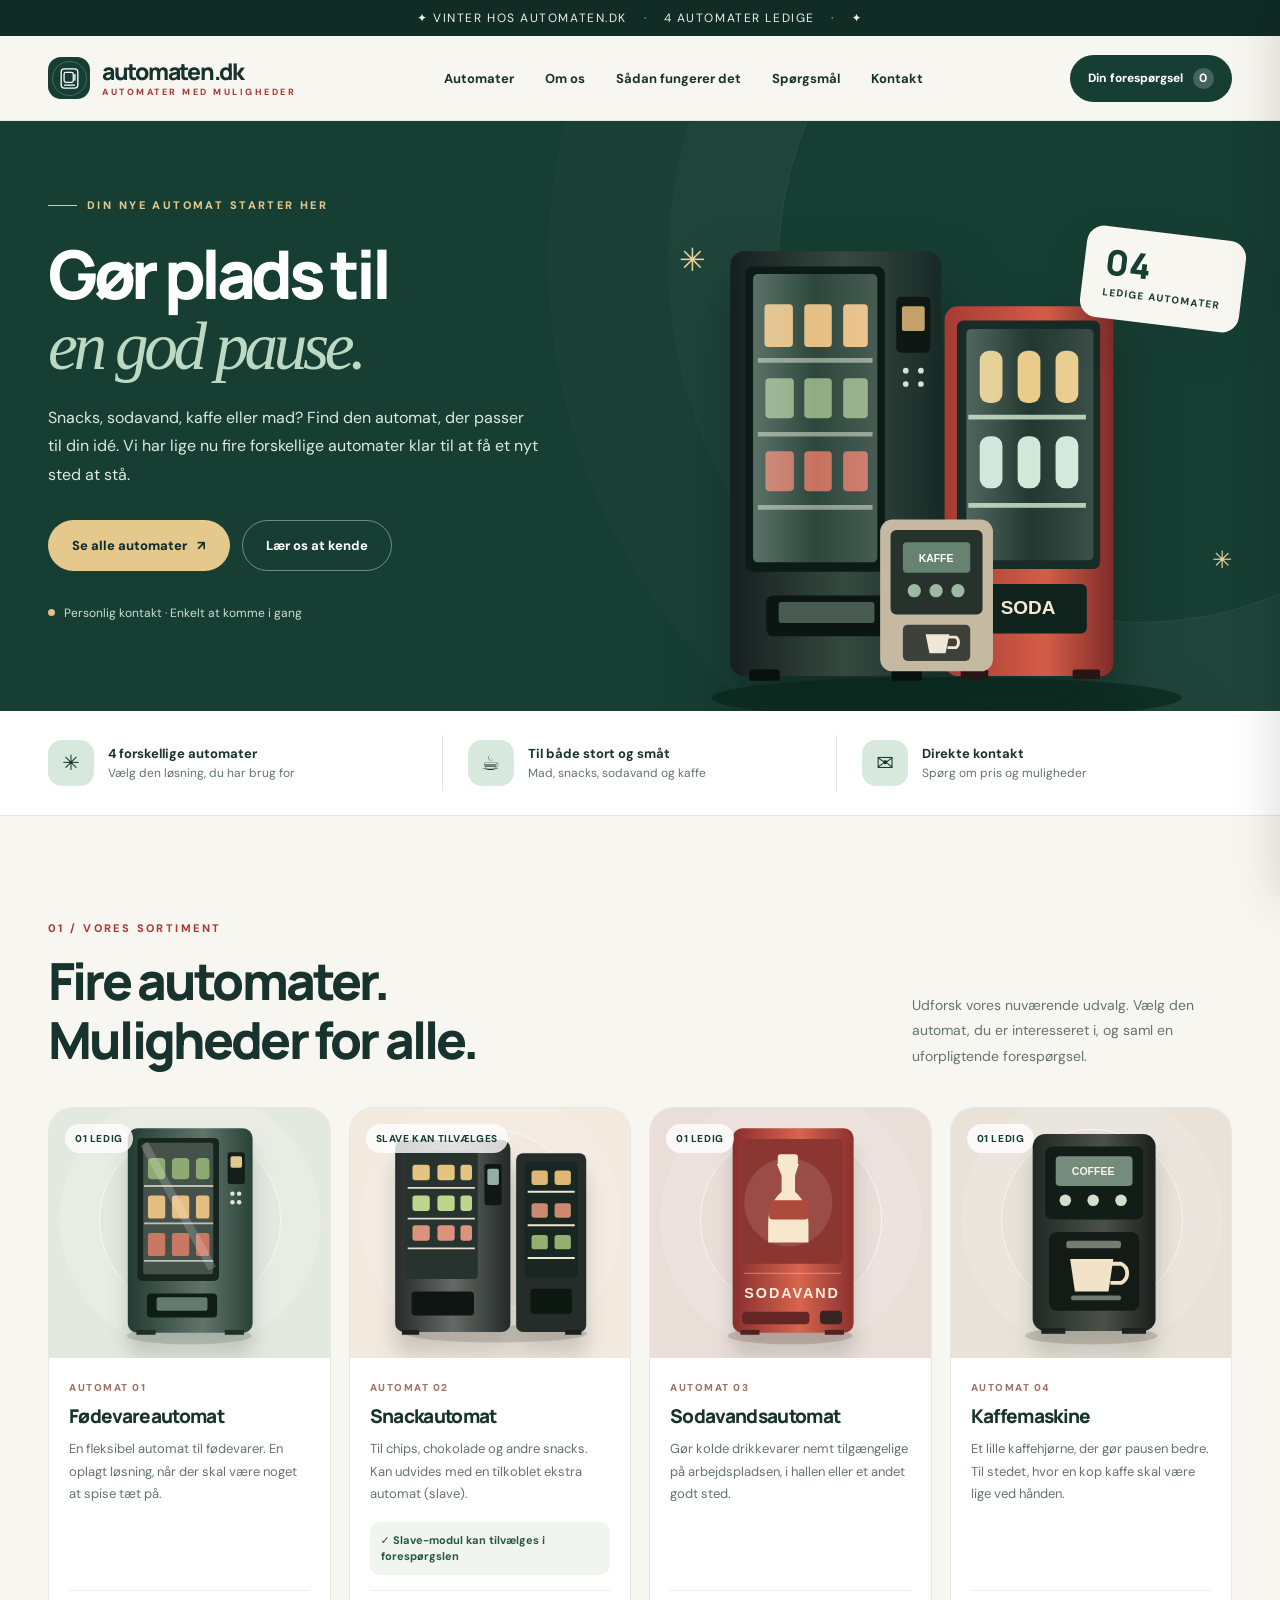
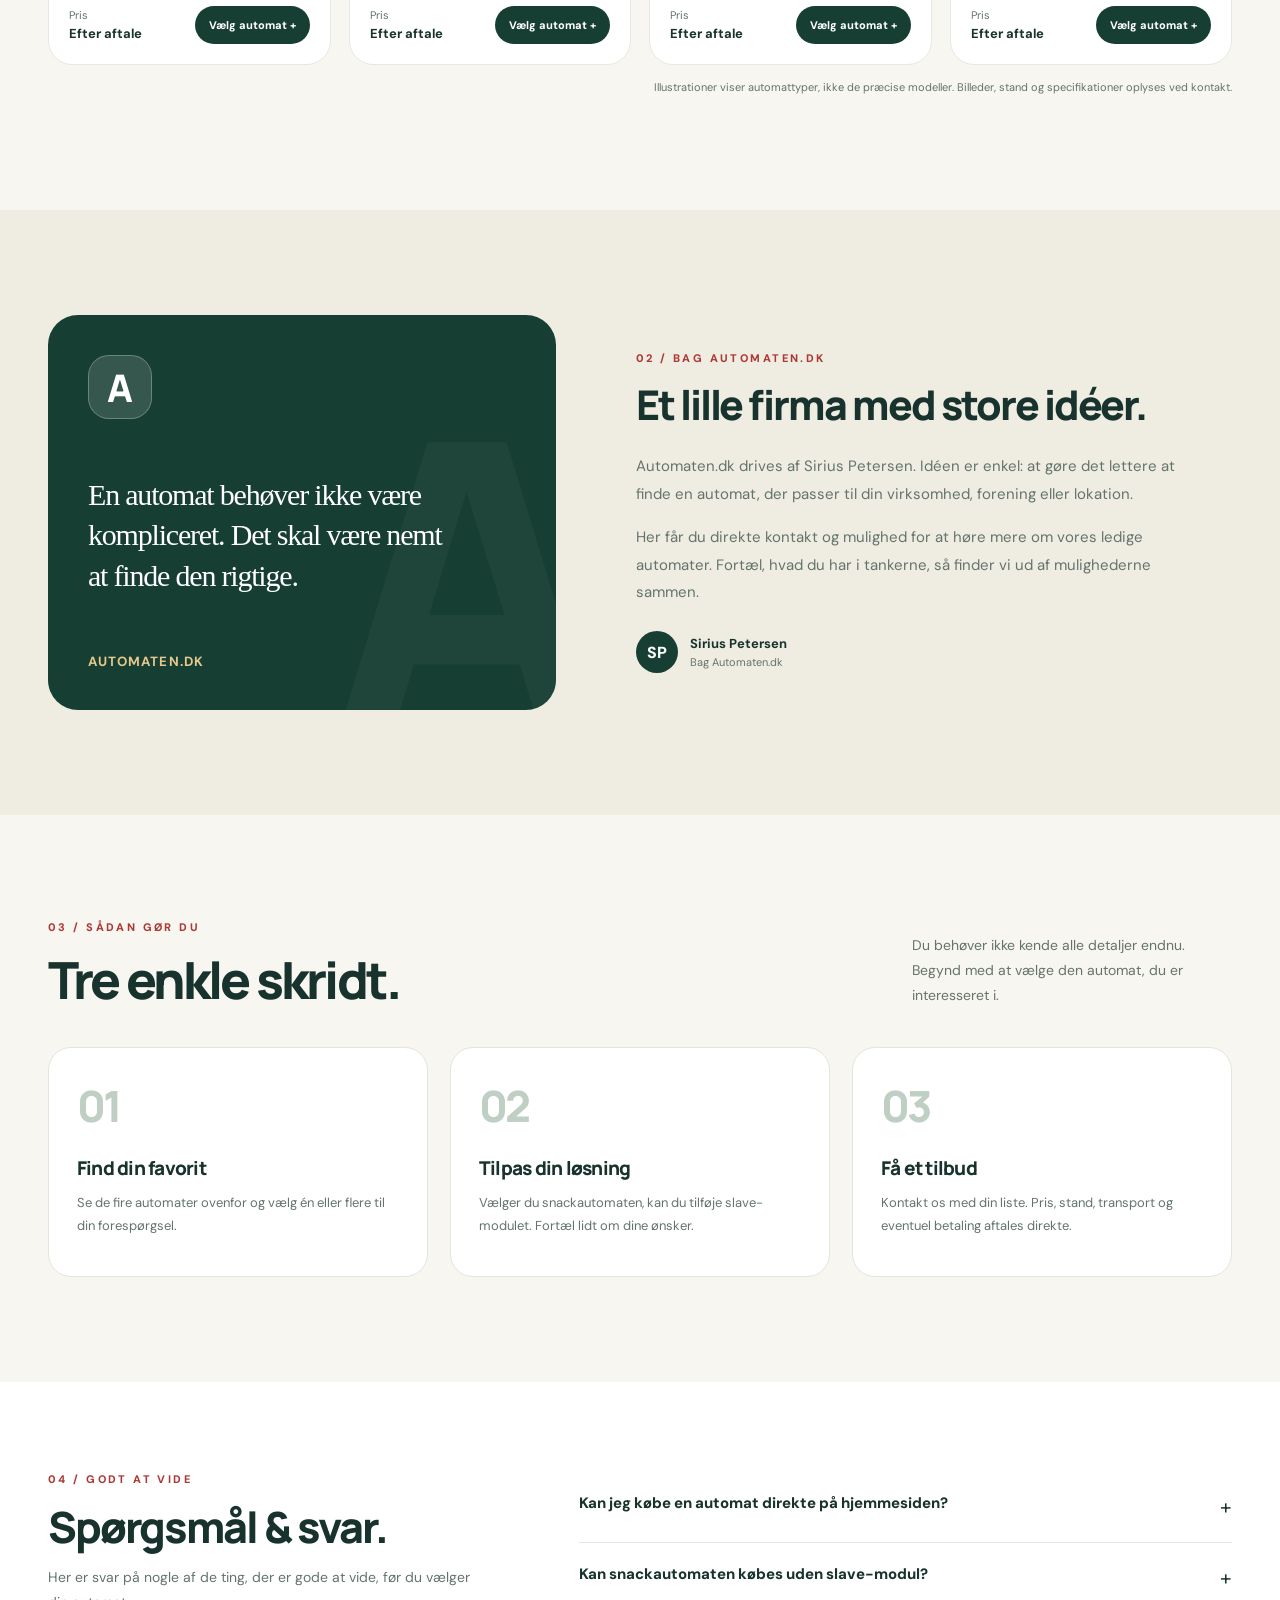
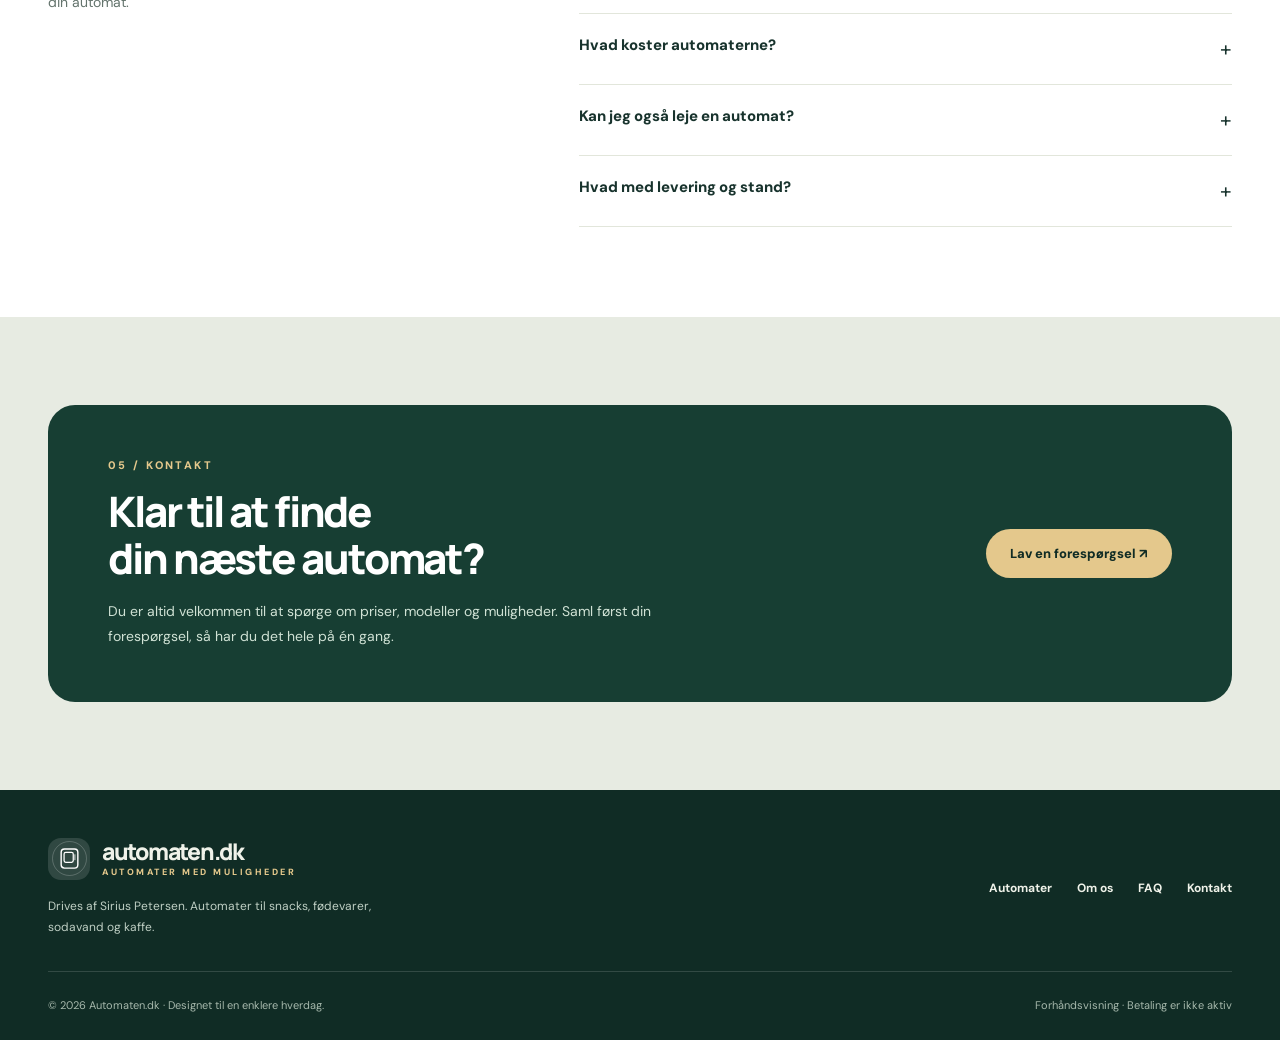
==== automaten/index.html @ 6dcc4770 "Tilføj ny Automaten.dk hjemmeside som forhåndsvisning" ====
<!doctype html>
<html lang="da">
<head>
  <meta charset="utf-8">
  <meta name="viewport" content="width=device-width, initial-scale=1">
  <meta name="theme-color" content="#173e33">
  <meta name="description" content="Automaten.dk – find en automat til din virksomhed eller lokation. Se vores fire ledige automater: fødevarer, snacks, sodavand og kaffe.">
  <meta name="robots" content="noindex, nofollow">
  <title>Automaten.dk — Automater til hverdagens pauser</title>
  <link rel="icon" href="favicon.svg" type="image/svg+xml">
  <link rel="preconnect" href="https://fonts.googleapis.com">
  <link rel="preconnect" href="https://fonts.gstatic.com" crossorigin>
  <link href="https://fonts.googleapis.com/css2?family=DM+Sans:wght@400;500;600;700&family=Manrope:wght@400;500;600;700;800&display=swap" rel="stylesheet">
  <style>
    :root{--pine:#173e33;--pine-dark:#102c25;--pine-mid:#255745;--mint:#d7e9dd;--paper:#f8f6f0;--cream:#efece2;--ink:#18332d;--muted:#64746d;--line:#e2e6db;--red:#ac3935;--gold:#e4c88c;--shadow:0 16px 50px rgba(20,45,35,.08)}
    *{box-sizing:border-box}html{scroll-behavior:smooth;scroll-padding-top:92px}body{margin:0;overflow-x:hidden;background:var(--paper);color:var(--ink);font-family:"DM Sans",system-ui,sans-serif;-webkit-font-smoothing:antialiased}button,input,textarea,select{font:inherit}button{cursor:pointer}a{color:inherit;text-decoration:none}img,svg{max-width:100%}button:focus-visible,a:focus-visible,input:focus-visible,select:focus-visible,textarea:focus-visible{outline:3px solid #c99a54;outline-offset:3px}.container{max-width:1240px;margin:auto;padding:0 28px}.skip{position:absolute;top:-70px;left:12px;z-index:200;background:#fff;padding:12px}.skip:focus{top:8px}.topbar{background:var(--pine-dark);color:#ecf1e8;text-align:center;font-size:12px;letter-spacing:.13em;text-transform:uppercase;padding:10px 16px}.topbar span{color:var(--gold);margin:0 12px}.site-header{position:sticky;top:0;z-index:50;background:rgba(248,246,240,.96);border-bottom:1px solid var(--line);backdrop-filter:blur(14px)}.nav{display:flex;align-items:center;justify-content:space-between;gap:22px;height:84px}.brand{display:flex;gap:12px;align-items:center;white-space:nowrap}.brand-symbol{height:42px;width:42px;background:var(--pine);border-radius:13px;color:#fff;display:grid;place-items:center;position:relative;overflow:hidden}.brand-symbol:after{content:"";position:absolute;width:33px;height:33px;border:1px solid #ffffff35;border-radius:50%}.brand-symbol svg{width:25px;height:25px;position:relative;z-index:1}.brand-text{display:flex;flex-direction:column;line-height:1}.brand-text strong{font-family:Manrope,sans-serif;font-weight:800;letter-spacing:-.055em;font-size:23px}.brand-text small{margin-top:5px;font-size:9px;letter-spacing:.28em;font-weight:800;color:var(--red)}.nav-links{display:flex;align-items:center;gap:31px;font-size:13px;font-weight:700}.nav-links a:hover,.footer a:hover{text-decoration:underline;text-underline-offset:5px}.nav-actions{display:flex;gap:10px;align-items:center}.cart-nav,.primary-btn,.outline-btn,.dark-btn{display:inline-flex;align-items:center;justify-content:center;gap:10px;border:0;border-radius:100px;font-weight:800;white-space:nowrap;transition:transform .2s,background .2s,box-shadow .2s}.cart-nav{background:var(--pine);color:white;padding:13px 18px;font-size:12px}.cart-nav b{display:grid;place-items:center;width:21px;height:21px;background:#fff3;color:inherit;border-radius:50%}.cart-nav:hover,.primary-btn:hover,.dark-btn:hover{transform:translateY(-2px);box-shadow:0 9px 20px #102c2533}.menu-toggle{display:none;border:1px solid var(--line);border-radius:50%;width:43px;height:43px;background:white;color:var(--pine);font-size:19px}.hero{background:var(--pine);color:#fff;overflow:hidden;position:relative}.hero:before{content:"";position:absolute;inset:-220px -220px auto auto;border:1px solid #ffffff14;border-radius:50%;width:720px;height:720px;box-shadow:0 0 0 110px #ffffff05,0 0 0 230px #ffffff04;pointer-events:none}.hero-inner{min-height:590px;display:grid;grid-template-columns:1.05fr .95fr;align-items:center;gap:20px;position:relative;z-index:1}.hero-copy{padding:70px 0 83px}.eyebrow,.section-tag{font-size:11px;letter-spacing:.22em;text-transform:uppercase;font-weight:800}.eyebrow{display:flex;align-items:center;gap:10px;color:var(--gold)}.eyebrow:before{content:"";display:block;height:1px;width:29px;background:var(--gold)}h1,h2,h3,p{margin-top:0}.hero h1{max-width:670px;font-family:Manrope,sans-serif;font-size:clamp(45px,5.25vw,79px);line-height:1.045;letter-spacing:-.065em;margin:26px 0 21px;font-weight:800}.hero h1 em{font-family:Georgia,serif;font-style:italic;font-weight:400;color:#bcd9c4;letter-spacing:-.065em}.hero-copy>p{max-width:490px;color:#dce9dd;font-size:16px;line-height:1.8;margin-bottom:30px}.hero-buttons{display:flex;flex-wrap:wrap;gap:12px}.primary-btn{padding:16px 24px;background:var(--gold);color:var(--pine-dark);font-size:13px}.outline-btn{padding:16px 23px;border:1px solid #ffffff65;color:white;background:transparent;font-size:13px}.outline-btn:hover{background:#ffffff15}.hero-note{display:flex;align-items:center;gap:9px;color:#ccded2;font-size:12px;margin-top:34px}.hero-note i{background:#e1c285;height:7px;width:7px;border-radius:50%}.hero-art{position:relative;align-self:stretch;display:flex;align-items:end;justify-content:center;min-height:520px}.hero-art svg{width:min(550px,100%);max-height:590px;transform:translateY(12px);filter:drop-shadow(0 35px 30px #091b1680)}.float-label{position:absolute;top:19%;right:-2%;padding:18px 21px;background:var(--paper);color:var(--pine);border-radius:17px;box-shadow:var(--shadow);transform:rotate(7deg)}.float-label strong{display:block;font:800 35px/1 Manrope}.float-label span{font-size:10px;letter-spacing:.12em;text-transform:uppercase;font-weight:800}.twinkle{position:absolute;color:#e5d49d;font-size:32px}.twinkle.a{top:20%;left:0}.twinkle.b{bottom:23%;right:0;font-size:24px}.highlights{border-bottom:1px solid var(--line);background:#fff}.highlights-inner{display:grid;grid-template-columns:repeat(3,1fr);padding-top:24px;padding-bottom:24px}.highlight{display:flex;gap:14px;align-items:center;padding:5px 25px;border-right:1px solid var(--line)}.highlight:first-child{padding-left:0}.highlight:last-child{border:0}.highlight-icon{border-radius:14px;height:46px;min-width:46px;display:grid;place-items:center;background:var(--mint);font-size:21px}.highlight strong{display:block;font-size:13px}.highlight small{display:block;font-size:12px;color:var(--muted);margin-top:3px;line-height:1.4}.section{padding:105px 0}.section-head{display:flex;align-items:end;justify-content:space-between;gap:30px;margin-bottom:38px}.section-tag{color:var(--red);margin-bottom:16px;display:block}.section-head h2,.heading-large{font:800 clamp(34px,4vw,53px)/1.15 Manrope,sans-serif;letter-spacing:-.055em;max-width:660px;margin:0}.section-head p{max-width:320px;color:var(--muted);font-size:14px;line-height:1.8;margin:0}.products{display:grid;grid-template-columns:repeat(4,minmax(0,1fr));gap:18px}.product{background:#fff;border:1px solid #e8e8e2;border-radius:24px;overflow:hidden;display:flex;flex-direction:column;transition:transform .25s,box-shadow .25s}.product:hover{transform:translateY(-5px);box-shadow:var(--shadow)}.product-media{height:250px;display:grid;place-items:center;position:relative;overflow:hidden;background:#e8eae2}.product[data-kind="food"] .product-media{background:#e4e9df}.product[data-kind="snack"] .product-media{background:#f2e9df}.product[data-kind="soda"] .product-media{background:#eaded9}.product[data-kind="coffee"] .product-media{background:#e8e2d8}.product-media:before{content:"";width:180px;height:180px;border:1px solid #ffffffa6;border-radius:50%;position:absolute;top:21px;left:calc(50% - 90px);box-shadow:0 0 0 40px #ffffff20}.machine-figure{width:95%;height:240px;position:relative;z-index:1;filter:drop-shadow(0 19px 10px #28372d33)}.media-label{position:absolute;z-index:2;left:16px;top:16px;border-radius:30px;background:#fffc;color:var(--pine);font-size:10px;letter-spacing:.06em;font-weight:800;padding:8px 10px}.product-body{padding:23px 20px 20px;display:flex;flex-direction:column;flex:1}.product-index{color:#a17064;letter-spacing:.15em;font-size:10px;text-transform:uppercase;font-weight:800}.product h3{font:800 19px/1.3 Manrope,sans-serif;letter-spacing:-.035em;margin:10px 0}.product p{font-size:13px;color:var(--muted);line-height:1.7;flex:1;margin-bottom:17px}.prod-extra{font-size:11px;line-height:1.5;color:var(--pine-mid);background:#f1f5ef;padding:10px 11px;border-radius:10px;margin-bottom:15px;font-weight:700}.prod-bottom{display:flex;align-items:center;justify-content:space-between;gap:8px;border-top:1px solid #eceee8;padding-top:15px}.prod-bottom span{font-size:11px;color:var(--muted)}.prod-bottom span strong{display:block;color:var(--ink);font-size:13px;margin-top:3px}.add-btn{border:0;border-radius:100px;background:var(--pine);color:white;padding:12px 14px;font-size:11px;font-weight:800;white-space:nowrap}.add-btn:hover{background:#2a5a47}.add-btn.added{background:#e9f1e8;color:var(--pine)}.note-under{margin-top:15px;font-size:11px;color:var(--muted);text-align:right}.split{background:var(--cream)}.split-inner{display:grid;grid-template-columns:.92fr 1.08fr;gap:80px;align-items:center}.story-card{border-radius:30px;background:var(--pine);min-height:395px;padding:40px;color:#fff;position:relative;overflow:hidden;display:flex;flex-direction:column;justify-content:space-between}.story-card:after{content:"A";font:800 390px/.8 Manrope;position:absolute;right:-44px;bottom:-20px;color:#ffffff09;pointer-events:none}.story-card .story-mark{height:64px;width:64px;background:#fff2;border:1px solid #fff4;border-radius:21px;display:grid;place-items:center;font:800 38px Manrope}.story-card blockquote{font:500 30px/1.36 Georgia,serif;max-width:360px;letter-spacing:-.04em;margin:30px 0;position:relative;z-index:1}.story-card small{font-weight:700;letter-spacing:.08em;color:var(--gold);position:relative;z-index:1}.story-copy h2{font:800 clamp(32px,3.2vw,49px)/1.15 Manrope;letter-spacing:-.05em;margin-bottom:25px}.story-copy p{line-height:1.85;color:var(--muted);font-size:15px;max-width:550px}.story-sign{margin-top:24px;display:flex;align-items:center;gap:12px}.avatar{height:42px;width:42px;background:var(--pine);color:#fff;display:grid;place-items:center;border-radius:50%;font-weight:800}.story-sign strong{display:block;font-size:13px}.story-sign small{display:block;font-size:11px;color:var(--muted);margin-top:3px}.steps{display:grid;grid-template-columns:repeat(3,1fr);gap:22px}.step{border:1px solid var(--line);background:#fff;border-radius:23px;padding:28px;min-height:230px}.step-num{font:800 43px Manrope;letter-spacing:-.06em;color:#c0cfc3}.step h3{font:800 19px Manrope;margin:20px 0 10px;letter-spacing:-.04em}.step p{color:var(--muted);font-size:13px;line-height:1.8;margin:0}.faq-area{background:#fff;padding:90px 0}.faq-grid{display:grid;grid-template-columns:.8fr 1.2fr;gap:95px}.faq-grid h2{font:800 43px/1.15 Manrope;letter-spacing:-.05em;margin:0 0 14px}.faq-grid p{color:var(--muted);font-size:14px;line-height:1.8}.faq-list details{border-bottom:1px solid var(--line);padding:21px 0}.faq-list summary{font-size:15px;font-weight:800;cursor:pointer;display:flex;justify-content:space-between;gap:16px;list-style:none}.faq-list summary::-webkit-details-marker{display:none}.faq-list summary:after{content:"+";font-size:21px;font-weight:400}.faq-list details[open] summary:after{content:"−"}.faq-list details p{margin:15px 25px 0 0;color:var(--muted);font-size:13px;line-height:1.8}.contact-section{background:#e7ebe2;padding:88px 0}.contact-card{border-radius:27px;background:var(--pine);color:#fff;padding:53px 60px;display:flex;justify-content:space-between;gap:50px;align-items:center}.contact-card .section-tag{color:var(--gold)}.contact-card h2{font:800 42px/1.13 Manrope;letter-spacing:-.05em;margin:0 0 16px}.contact-card p{color:#d0e2d5;max-width:580px;font-size:14px;line-height:1.8;margin:0}.contact-card .primary-btn{flex:0 0 auto}.footer{background:var(--pine-dark);color:#eff2e9;padding:48px 0 28px}.footer-top{display:flex;justify-content:space-between;gap:40px;padding-bottom:32px;border-bottom:1px solid #ffffff24}.footer .brand-symbol{background:#ffffff22}.footer .brand-text small{color:var(--gold)}.footer p{margin:16px 0 0;max-width:370px;font-size:12px;line-height:1.8;color:#bfcfc4}.footer-links{display:flex;gap:25px;align-self:center;font-size:12px;font-weight:700}.footer-bottom{display:flex;justify-content:space-between;gap:15px;color:#a6b8ac;font-size:11px;padding-top:26px}.overlay{position:fixed;inset:0;background:#06130f99;z-index:110;display:none}.overlay.open{display:block}.drawer{position:fixed;right:0;top:0;bottom:0;z-index:111;width:min(100%,510px);background:var(--paper);box-shadow:-15px 0 45px #0002;transform:translateX(102%);transition:transform .25s;display:flex;flex-direction:column}.drawer.open{transform:translateX(0)}.drawer-top{background:var(--pine);color:white;padding:29px 30px;display:flex;justify-content:space-between;gap:15px;align-items:center}.drawer-top small{color:var(--gold);font-size:10px;letter-spacing:.18em;font-weight:800;text-transform:uppercase}.drawer-top h2{font:800 25px Manrope;letter-spacing:-.045em;margin:7px 0 0}.x-button{border:1px solid #ffffff6b;width:39px;height:39px;border-radius:50%;background:transparent;color:#fff;font-size:22px}.drawer-inner{padding:26px 30px;overflow-y:auto;flex:1}.basket-empty{padding:48px 0;text-align:center;color:var(--muted);font-size:14px;line-height:1.8}.basket-empty b{display:block;color:var(--pine);font-size:36px;margin-bottom:6px}.basket-row{display:flex;justify-content:space-between;gap:12px;padding:14px 0;border-bottom:1px solid var(--line);font-size:14px}.basket-row strong{display:block}.basket-row small{font-size:11px;color:var(--muted)}.remove-btn{border:0;background:transparent;color:#9d4140;text-decoration:underline;font-size:11px;font-weight:700}.addon-label{display:flex;gap:11px;align-items:flex-start;padding:14px;background:#e9efe5;border:1px solid #dce6d8;border-radius:12px;font-size:13px;line-height:1.6;margin:18px 0}.addon-label input{margin:3px 0;accent-color:var(--pine);width:17px;height:17px}.addon-label small{display:block;color:var(--muted);font-size:11px}.drawer h3{font:800 17px Manrope;margin:25px 0 12px}.field-grid{display:grid;grid-template-columns:1fr 1fr;gap:12px}.field{display:flex;flex-direction:column;gap:7px;margin-bottom:13px}.field label{font-size:11px;font-weight:800}.field input,.field select,.field textarea{border:1px solid #d6ded1;border-radius:10px;background:#fff;padding:12px 12px;min-width:0;font-size:13px;color:var(--ink)}.field textarea{min-height:76px;resize:vertical}.drawer-actions{margin-top:17px;display:grid;gap:9px}.dark-btn{background:var(--pine);color:#fff;padding:15px;font-size:13px;width:100%}.secondary-btn{border:1px solid #b8cabb;background:transparent;color:var(--pine);font-weight:800;font-size:13px;padding:13px;border-radius:99px}.hint{font-size:11px;line-height:1.7;color:var(--muted);margin:14px 0 0}.toast{position:fixed;bottom:20px;left:50%;transform:translateX(-50%) translateY(20px);padding:12px 19px;border-radius:100px;background:var(--pine-dark);color:#fff;z-index:300;opacity:0;pointer-events:none;transition:.25s;white-space:nowrap;font-size:12px}.toast.visible{opacity:1;transform:translateX(-50%) translateY(0)}.mobile-cta{display:none}.shop-notice{border-left:3px solid var(--gold);padding-left:12px;color:var(--muted);font-size:12px;line-height:1.7;margin:15px 0}.no-scroll{overflow:hidden}
    @media(max-width:1100px){.products{grid-template-columns:repeat(2,1fr)}.product-media{height:285px}.machine-figure{height:270px}.hero h1{font-size:58px}.split-inner{gap:45px}}
    @media(max-width:750px){.container{padding-left:20px;padding-right:20px}.nav{height:70px}.brand-symbol{height:38px;width:38px}.brand-text strong{font-size:20px}.nav-links{display:none;position:absolute;top:70px;left:0;right:0;background:var(--paper);border-bottom:1px solid var(--line);padding:22px;flex-direction:column;align-items:flex-start;gap:23px;box-shadow:var(--shadow)}.nav-links.open{display:flex}.menu-toggle{display:block}.cart-nav{padding:11px 12px}.cart-nav>span{display:none}.hero-inner{grid-template-columns:1fr;min-height:0}.hero-copy{padding:66px 0 0}.hero h1{font-size:clamp(45px,9vw,66px)}.hero-art{min-height:350px;max-height:380px}.hero-art svg{width:420px;max-height:380px}.float-label{right:8%;top:6%;padding:12px 15px}.float-label strong{font-size:29px}.hero-note{margin-top:24px}.highlights-inner{grid-template-columns:1fr;gap:15px;padding-top:20px;padding-bottom:20px}.highlight,.highlight:first-child{border:0;padding:0}.section{padding:68px 0}.section-head{display:block}.section-head p{margin-top:17px;max-width:520px}.split-inner,.faq-grid{grid-template-columns:1fr;gap:35px}.story-card{min-height:300px}.story-card blockquote{font-size:27px}.steps{grid-template-columns:1fr;gap:13px}.step{min-height:0}.contact-card{display:block;padding:34px 27px}.contact-card h2{font-size:33px}.contact-card .primary-btn{margin-top:25px}.footer-top,.footer-bottom{display:block}.footer-links{margin-top:27px}.footer-bottom span{display:block;margin-top:9px}}
    @media(max-width:510px){.topbar{font-size:9px;letter-spacing:.08em}.topbar span{margin:0 5px}.hero h1{letter-spacing:-.05em}.hero-copy>p{font-size:14px}.products{grid-template-columns:1fr;gap:14px}.product-media{height:276px}.machine-figure{height:267px}.section-head h2,.heading-large{font-size:36px}.drawer-top{padding:22px}.drawer-inner{padding:22px}.field-grid{grid-template-columns:1fr;gap:0}.footer-links{flex-wrap:wrap}.mobile-cta{display:flex;position:fixed;z-index:45;bottom:0;left:0;right:0;padding:9px 15px calc(9px + env(safe-area-inset-bottom));background:#f8f6f0ed;border-top:1px solid var(--line)}.mobile-cta button{width:100%}.footer{padding-bottom:95px}}
    @media(prefers-reduced-motion:reduce){html{scroll-behavior:auto}*,*:before,*:after{animation-duration:.01ms!important;transition-duration:.01ms!important}}
  </style>
</head>
<body>
  <a class="skip" href="#main">Spring til indhold</a>
  <div class="topbar">✦ Vinter hos Automaten.dk <span>·</span> 4 automater ledige <span>·</span> ✦</div>
  <header class="site-header">
    <div class="container nav">
      <a href="#top" class="brand" aria-label="Automaten.dk – forside">
        <div class="brand-symbol"><svg viewBox="0 0 30 30" fill="none" aria-hidden="true"><rect x="5" y="3.5" width="20" height="23" rx="4" stroke="currentColor" stroke-width="1.6"/><rect x="8.5" y="7.5" width="11" height="12" rx="2" stroke="currentColor" stroke-width="1.5"/><path d="M21.5 10v7M9 23h12" stroke="currentColor" stroke-width="1.6" stroke-linecap="round"/></svg></div>
        <div class="brand-text"><strong>automaten.dk</strong><small>AUTOMATER MED MULIGHEDER</small></div>
      </a>
      <nav class="nav-links" id="navLinks" aria-label="Hovedmenu"><a href="#automater">Automater</a><a href="#om">Om os</a><a href="#saadan">Sådan fungerer det</a><a href="#faq">Spørgsmål</a><a href="#kontakt">Kontakt</a></nav>
      <div class="nav-actions"><button class="cart-nav" id="openCart" type="button" aria-label="Åbn din forespørgsel"><span>Din forespørgsel</span><b id="cartCount">0</b></button><button class="menu-toggle" id="menuToggle" type="button" aria-label="Åbn menu" aria-controls="navLinks" aria-expanded="false">☰</button></div>
    </div>
  </header>
  <main id="main">
    <section class="hero" id="top">
      <div class="container hero-inner">
        <div class="hero-copy">
          <div class="eyebrow">DIN NYE AUTOMAT STARTER HER</div>
          <h1>Gør plads til<br><em>en god pause.</em></h1>
          <p>Snacks, sodavand, kaffe eller mad? Find den automat, der passer til din idé. Vi har lige nu fire forskellige automater klar til at få et nyt sted at stå.</p>
          <div class="hero-buttons"><a href="#automater" class="primary-btn">Se alle automater <span aria-hidden="true">↗</span></a><a href="#om" class="outline-btn">Lær os at kende</a></div>
          <div class="hero-note"><i></i>Personlig kontakt · Enkelt at komme i gang</div>
        </div>
        <div class="hero-art" aria-label="Illustration af forskellige vendingautomater" role="img">
          <span class="twinkle a" aria-hidden="true">✳</span><span class="twinkle b" aria-hidden="true">✳</span>
          <svg viewBox="0 0 580 590" aria-hidden="true"><defs><linearGradient id="h1" x1="0" x2="1"><stop stop-color="#151f1d"/><stop offset=".55" stop-color="#364941"/><stop offset="1" stop-color="#182a25"/></linearGradient><linearGradient id="h2" x1="0" x2="1"><stop stop-color="#a63b34"/><stop offset=".6" stop-color="#d45d47"/><stop offset="1" stop-color="#802b29"/></linearGradient><linearGradient id="glass"><stop stop-color="#d8e8e2" stop-opacity=".3"/><stop offset=".5" stop-color="#d9fff2" stop-opacity=".05"/><stop offset="1" stop-color="#fff" stop-opacity=".16"/></linearGradient></defs>
            <ellipse cx="280" cy="563" rx="248" ry="22" fill="#09251b" opacity=".65"/><g transform="translate(52 92)"><rect width="222" height="448" rx="15" fill="url(#h1)"/><rect x="16" y="16" width="147" height="322" rx="8" fill="#0c1a18"/><rect x="24" y="24" width="131" height="304" rx="5" fill="#253d32"/>
            <g fill="#e7bb7d"><rect x="36" y="56" width="30" height="45" rx="4"/><rect x="78" y="56" width="29" height="45" rx="4"/><rect x="119" y="56" width="26" height="45" rx="4"/></g><g fill="#8da67e"><rect x="37" y="134" width="30" height="42" rx="4"/><rect x="78" y="134" width="29" height="42" rx="4"/><rect x="119" y="134" width="26" height="42" rx="4"/></g><g fill="#c76a58"><rect x="37" y="211" width="30" height="42" rx="4"/><rect x="78" y="211" width="29" height="42" rx="4"/><rect x="119" y="211" width="26" height="42" rx="4"/></g><g stroke="#d9e3d2" stroke-opacity=".55" stroke-width="5"><path d="M29 115h121M29 193h121M29 270h121"/></g><rect x="24" y="24" width="131" height="304" rx="5" fill="url(#glass)"/><rect x="175" y="48" width="36" height="59" rx="5" fill="#0f1715"/><rect x="181" y="58" width="24" height="26" rx="2" fill="#c5a16a"/><g fill="#d6e2d4"><circle cx="185" cy="126" r="3"/><circle cx="201" cy="126" r="3"/><circle cx="185" cy="140" r="3"/><circle cx="201" cy="140" r="3"/></g><rect x="38" y="363" width="128" height="43" rx="7" fill="#0b1513"/><rect x="51" y="370" width="101" height="22" rx="3" fill="#485b50"/><rect x="20" y="441" width="32" height="12" rx="3" fill="#080f0d"/><rect x="170" y="441" width="32" height="12" rx="3" fill="#080f0d"/></g>
            <g transform="translate(278 150)"><rect width="178" height="390" rx="14" fill="url(#h2)"/><rect x="13" y="15" width="151" height="262" rx="7" fill="#172c26"/><rect x="21" y="23" width="135" height="246" rx="5" fill="#182d26"/><g fill="#e9c883"><rect x="37" y="47" width="24" height="55" rx="10"/><rect x="77" y="47" width="24" height="55" rx="10"/><rect x="117" y="47" width="24" height="55" rx="10"/></g><g fill="#d1e6d9"><rect x="37" y="137" width="24" height="55" rx="10"/><rect x="77" y="137" width="24" height="55" rx="10"/><rect x="117" y="137" width="24" height="55" rx="10"/></g><path d="M25 117h124M25 210h124" stroke="#acc6a9" stroke-width="5"/><rect x="23" y="24" width="134" height="244" rx="5" fill="url(#glass)"/><rect x="27" y="293" width="123" height="52" rx="6" fill="#10231d"/><text x="88" y="325" fill="#f7e8d2" text-anchor="middle" font-family="Arial" font-weight="bold" font-size="20">SODA</text><rect x="17" y="383" width="29" height="10" rx="2" fill="#271714"/><rect x="135" y="383" width="29" height="10" rx="2" fill="#271714"/></g>
            <g transform="translate(210 375)"><rect width="119" height="160" rx="13" fill="#c6b9a2"/><rect x="11" y="11" width="97" height="89" rx="6" fill="#28322d"/><rect x="24" y="24" width="71" height="32" rx="4" fill="#668372"/><text x="59" y="45" fill="#fff" font-size="11" font-weight="bold" text-anchor="middle" font-family="Arial">KAFFE</text><g fill="#9db9a2"><circle cx="36" cy="75" r="7"/><circle cx="59" cy="75" r="7"/><circle cx="82" cy="75" r="7"/></g><rect x="24" y="111" width="71" height="38" rx="5" fill="#3d413a"/><path d="M48 121h25l-4 20H52z" fill="#f0e7d7"/><path d="M71 124h9a7 7 0 010 11h-9" fill="none" stroke="#f0e7d7" stroke-width="3"/></g>
          </svg>
          <div class="float-label"><strong>04</strong><span>ledige automater</span></div>
        </div>
      </div>
    </section>
    <section class="highlights" aria-label="Fordele"><div class="container highlights-inner"><div class="highlight"><div class="highlight-icon">✳</div><div><strong>4 forskellige automater</strong><small>Vælg den løsning, du har brug for</small></div></div><div class="highlight"><div class="highlight-icon">☕</div><div><strong>Til både stort og småt</strong><small>Mad, snacks, sodavand og kaffe</small></div></div><div class="highlight"><div class="highlight-icon">✉</div><div><strong>Direkte kontakt</strong><small>Spørg om pris og muligheder</small></div></div></div></section>
    <section class="section" id="automater"><div class="container"><div class="section-head"><div><span class="section-tag">01 / VORES SORTIMENT</span><h2>Fire automater.<br>Muligheder for alle.</h2></div><p>Udforsk vores nuværende udvalg. Vælg den automat, du er interesseret i, og saml en uforpligtende forespørgsel.</p></div>
      <div class="products">
        <article class="product" data-kind="food"><div class="product-media"><span class="media-label">01 LEDIG</span><svg class="machine-figure" viewBox="0 0 260 250" role="img" aria-label="Illustration af fødevareautomat"><defs><linearGradient id="fgrad" x1="0" x2="1"><stop stop-color="#243b33"/><stop offset=".6" stop-color="#61746a"/><stop offset="1" stop-color="#294238"/></linearGradient></defs><ellipse cx="130" cy="232" rx="65" ry="9" fill="#374f4133"/><rect x="66" y="16" width="130" height="213" rx="10" fill="url(#fgrad)"/><rect x="76" y="26" width="85" height="149" rx="5" fill="#17251f"/><rect x="82" y="31" width="73" height="137" rx="3" fill="#e4f2e5" fill-opacity=".22"/><g fill="#8eaa73"><rect x="87" y="47" width="18" height="22" rx="4"/><rect x="112" y="47" width="18" height="22" rx="4"/><rect x="137" y="47" width="14" height="22" rx="4"/></g><g fill="#e4bd83"><rect x="87" y="86" width="18" height="24" rx="3"/><rect x="112" y="86" width="18" height="24" rx="3"/><rect x="137" y="86" width="14" height="24" rx="3"/></g><g fill="#c97862"><rect x="87" y="125" width="18" height="24" rx="3"/><rect x="112" y="125" width="18" height="24" rx="3"/><rect x="137" y="125" width="14" height="24" rx="3"/></g><g stroke="#f1eee0" stroke-opacity=".7" stroke-width="2"><path d="M83 76h72M83 115h72M83 154h72"/></g><path d="M83 32l71 130" stroke="#fff" stroke-opacity=".18" stroke-width="9"/><rect x="170" y="41" width="18" height="33" rx="3" fill="#141f1a"/><rect x="173" y="45" width="12" height="12" rx="2" fill="#e2c98e"/><g fill="#e4e7db"><circle cx="175" cy="84" r="2.3"/><circle cx="182" cy="84" r="2.3"/><circle cx="175" cy="93" r="2.3"/><circle cx="182" cy="93" r="2.3"/></g><rect x="86" y="188" width="73" height="25" rx="4" fill="#0f1d17"/><rect x="96" y="192" width="53" height="14" rx="2" fill="#667b6d"/><rect x="75" y="226" width="20" height="5" fill="#202e24"/><rect x="167" y="226" width="20" height="5" fill="#202e24"/></svg></div><div class="product-body"><span class="product-index">AUTOMAT 01</span><h3>Fødevareautomat</h3><p>En fleksibel automat til fødevarer. En oplagt løsning, når der skal være noget at spise tæt på.</p><div class="prod-bottom"><span>Pris<strong>Efter aftale</strong></span><button type="button" class="add-btn" data-add="food">Vælg automat +</button></div></div></article>
        <article class="product" data-kind="snack"><div class="product-media"><span class="media-label">SLAVE KAN TILVÆLGES</span><svg class="machine-figure" viewBox="0 0 260 250" role="img" aria-label="Illustration af snackautomat med tilkoblet slave-modul"><defs><linearGradient id="sgrad"><stop stop-color="#262a2a"/><stop offset=".5" stop-color="#656a66"/><stop offset="1" stop-color="#232a28"/></linearGradient></defs><ellipse cx="137" cy="230" rx="94" ry="9" fill="#45362930"/><rect x="31" y="28" width="120" height="200" rx="9" fill="url(#sgrad)"/><rect x="41" y="40" width="76" height="133" rx="4" fill="#14221d"/><g fill="#e4be76"><rect x="49" y="54" width="18" height="16" rx="3"/><rect x="75" y="54" width="18" height="16" rx="3"/><rect x="99" y="54" width="12" height="16" rx="3"/></g><g fill="#b9d184"><rect x="49" y="86" width="18" height="16" rx="3"/><rect x="75" y="86" width="18" height="16" rx="3"/><rect x="99" y="86" width="12" height="16" rx="3"/></g><g fill="#d98a73"><rect x="49" y="117" width="18" height="16" rx="3"/><rect x="75" y="117" width="18" height="16" rx="3"/><rect x="99" y="117" width="12" height="16" rx="3"/></g><g stroke="#e1dacb" stroke-width="2"><path d="M44 78h70M44 110h70M44 141h70"/></g><rect x="41" y="40" width="76" height="133" rx="4" fill="#fff" fill-opacity=".08"/><rect x="124" y="53" width="18" height="43" rx="3" fill="#101716"/><rect x="127" y="58" width="12" height="17" rx="2" fill="#93afa3"/><rect x="48" y="186" width="65" height="25" rx="4" fill="#0d1613"/><rect x="157" y="42" width="73" height="186" rx="7" fill="#242d29"/><rect x="166" y="51" width="55" height="120" rx="4" fill="#182721"/><g fill="#dfb777"><rect x="173" y="60" width="17" height="15" rx="3"/><rect x="197" y="60" width="17" height="15" rx="3"/></g><g fill="#cc8971"><rect x="173" y="94" width="17" height="15" rx="3"/><rect x="197" y="94" width="17" height="15" rx="3"/></g><g fill="#96af70"><rect x="173" y="127" width="17" height="15" rx="3"/><rect x="197" y="127" width="17" height="15" rx="3"/></g><g stroke="#eee3d4" stroke-width="2"><path d="M169 82h49M169 117h49M169 151h49"/></g><rect x="172" y="183" width="43" height="26" rx="3" fill="#0d1812"/><rect x="38" y="226" width="18" height="5" fill="#1c201b"/><rect x="208" y="226" width="17" height="5" fill="#1c201b"/></svg></div><div class="product-body"><span class="product-index">AUTOMAT 02</span><h3>Snackautomat</h3><p>Til chips, chokolade og andre snacks. Kan udvides med en tilkoblet ekstra automat (slave).</p><div class="prod-extra">✓ Slave-modul kan tilvælges i forespørgslen</div><div class="prod-bottom"><span>Pris<strong>Efter aftale</strong></span><button type="button" class="add-btn" data-add="snack">Vælg automat +</button></div></div></article>
        <article class="product" data-kind="soda"><div class="product-media"><span class="media-label">01 LEDIG</span><svg class="machine-figure" viewBox="0 0 260 250" role="img" aria-label="Illustration af sodavandsautomat"><defs><linearGradient id="sodagrad"><stop stop-color="#892e2f"/><stop offset=".55" stop-color="#d8644d"/><stop offset="1" stop-color="#8b3030"/></linearGradient></defs><ellipse cx="130" cy="232" rx="65" ry="9" fill="#67382a38"/><rect x="70" y="16" width="126" height="213" rx="10" fill="url(#sodagrad)"/><rect x="80" y="27" width="105" height="130" rx="5" fill="#8c3631"/><circle cx="128" cy="93" r="46" fill="#f1e0cf" fill-opacity=".13"/><path d="M116 53h23l-4 12v17c9 8 14 18 14 34v19h-42v-19c0-16 5-26 14-34V65z" fill="#f7e7cc"/><rect x="117" y="43" width="21" height="12" rx="3" fill="#f7e7cc"/><rect x="108" y="91" width="41" height="20" rx="4" fill="#ad4a3c"/><path d="M82 167h101" stroke="#f6d3bd" stroke-opacity=".5"/><text x="132" y="193" fill="#fff0de" text-anchor="middle" font-family="Arial" font-size="15" font-weight="bold" letter-spacing="2">SODAVAND</text><rect x="80" y="207" width="70" height="13" rx="4" fill="#642525"/><rect x="161" y="206" width="23" height="14" rx="4" fill="#372521"/><rect x="78" y="226" width="20" height="5" fill="#4e2323"/><rect x="166" y="226" width="20" height="5" fill="#4e2323"/></svg></div><div class="product-body"><span class="product-index">AUTOMAT 03</span><h3>Sodavandsautomat</h3><p>Gør kolde drikkevarer nemt tilgængelige på arbejdspladsen, i hallen eller et andet godt sted.</p><div class="prod-bottom"><span>Pris<strong>Efter aftale</strong></span><button type="button" class="add-btn" data-add="soda">Vælg automat +</button></div></div></article>
        <article class="product" data-kind="coffee"><div class="product-media"><span class="media-label">01 LEDIG</span><svg class="machine-figure" viewBox="0 0 260 250" role="img" aria-label="Illustration af kaffemaskine"><defs><linearGradient id="cgrad"><stop stop-color="#212925"/><stop offset=".57" stop-color="#4b5149"/><stop offset="1" stop-color="#1b201d"/></linearGradient></defs><ellipse cx="130" cy="232" rx="69" ry="9" fill="#44392c33"/><rect x="69" y="22" width="128" height="205" rx="13" fill="url(#cgrad)"/><rect x="82" y="35" width="102" height="76" rx="7" fill="#131d18"/><rect x="93" y="45" width="80" height="31" rx="4" fill="#758b7b"/><text x="132" y="65" text-anchor="middle" font-size="11" fill="#f9f4e6" font-weight="bold" font-family="Arial">COFFEE</text><g fill="#d2dfc9"><circle cx="103" cy="91" r="6"/><circle cx="132" cy="91" r="6"/><circle cx="161" cy="91" r="6"/></g><rect x="86" y="124" width="94" height="82" rx="8" fill="#141b16"/><rect x="104" y="133" width="57" height="8" rx="3" fill="#737d70"/><path d="M108 152h45l-5 34h-35z" fill="#f1e2c8"/><path d="M150 157h11a11 11 0 010 20h-11" fill="none" stroke="#f1e2c8" stroke-width="4"/><rect x="109" y="190" width="52" height="5" rx="2" fill="#707970"/><rect x="78" y="224" width="25" height="6" fill="#1d221e"/><rect x="162" y="224" width="25" height="6" fill="#1d221e"/></svg></div><div class="product-body"><span class="product-index">AUTOMAT 04</span><h3>Kaffemaskine</h3><p>Et lille kaffehjørne, der gør pausen bedre. Til stedet, hvor en kop kaffe skal være lige ved hånden.</p><div class="prod-bottom"><span>Pris<strong>Efter aftale</strong></span><button type="button" class="add-btn" data-add="coffee">Vælg automat +</button></div></div></article>
      </div><p class="note-under">Illustrationer viser automattyper, ikke de præcise modeller. Billeder, stand og specifikationer oplyses ved kontakt.</p></div></section>
    <section class="section split" id="om"><div class="container split-inner"><div class="story-card"><div class="story-mark">A</div><blockquote>En automat behøver ikke være kompliceret. Det skal være nemt at finde den rigtige.</blockquote><small>AUTOMATEN.DK</small></div><div class="story-copy"><span class="section-tag">02 / BAG AUTOMATEN.DK</span><h2>Et lille firma med store idéer.</h2><p>Automaten.dk drives af Sirius Petersen. Idéen er enkel: at gøre det lettere at finde en automat, der passer til din virksomhed, forening eller lokation.</p><p>Her får du direkte kontakt og mulighed for at høre mere om vores ledige automater. Fortæl, hvad du har i tankerne, så finder vi ud af mulighederne sammen.</p><div class="story-sign"><div class="avatar">SP</div><div><strong>Sirius Petersen</strong><small>Bag Automaten.dk</small></div></div></div></div></section>
    <section class="section" id="saadan"><div class="container"><div class="section-head"><div><span class="section-tag">03 / SÅDAN GØR DU</span><h2>Tre enkle skridt.</h2></div><p>Du behøver ikke kende alle detaljer endnu. Begynd med at vælge den automat, du er interesseret i.</p></div><div class="steps"><article class="step"><div class="step-num">01</div><h3>Find din favorit</h3><p>Se de fire automater ovenfor og vælg én eller flere til din forespørgsel.</p></article><article class="step"><div class="step-num">02</div><h3>Tilpas din løsning</h3><p>Vælger du snackautomaten, kan du tilføje slave-modulet. Fortæl lidt om dine ønsker.</p></article><article class="step"><div class="step-num">03</div><h3>Få et tilbud</h3><p>Kontakt os med din liste. Pris, stand, transport og eventuel betaling aftales direkte.</p></article></div></div></section>
    <section class="faq-area" id="faq"><div class="container faq-grid"><div><span class="section-tag">04 / GODT AT VIDE</span><h2>Spørgsmål & svar.</h2><p>Her er svar på nogle af de ting, der er gode at vide, før du vælger din automat.</p></div><div class="faq-list"><details><summary>Kan jeg købe en automat direkte på hjemmesiden?</summary><p>Du kan sammensætte en forespørgsel her på siden. Onlinebetaling er endnu ikke aktiveret; selve købet og betalingen aftales efter kontakt.</p></details><details><summary>Kan snackautomaten købes uden slave-modul?</summary><p>Ja. Slave-modulet er et valgfrit tilkøb til snackautomaten og kan vælges fra eller til i din forespørgsel.</p></details><details><summary>Hvad koster automaterne?</summary><p>Priserne er ikke offentliggjort endnu. Send en forespørgsel på den automat, du er interesseret i, og få oplysninger om pris og vilkår.</p></details><details><summary>Kan jeg også leje en automat?</summary><p>Du kan angive i din forespørgsel, at du ønsker at høre om leje. Vi afklarer, om det er muligt for den valgte automat.</p></details><details><summary>Hvad med levering og stand?</summary><p>Transport, placering, stand og øvrige specifikationer aftales individuelt. Illustrationerne på siden er ikke fotografier af de konkrete maskiner.</p></details></div></div></section>
    <section class="contact-section" id="kontakt"><div class="container"><div class="contact-card"><div><span class="section-tag">05 / KONTAKT</span><h2>Klar til at finde<br>din næste automat?</h2><p>Du er altid velkommen til at spørge om priser, modeller og muligheder. Saml først din forespørgsel, så har du det hele på én gang.</p></div><button type="button" class="primary-btn" data-open-cart>Lav en forespørgsel ↗</button></div></div></section>
  </main>
  <footer class="footer"><div class="container"><div class="footer-top"><div><a class="brand" href="#top"><div class="brand-symbol"><svg viewBox="0 0 30 30" fill="none" aria-hidden="true"><rect x="5" y="3.5" width="20" height="23" rx="4" stroke="currentColor" stroke-width="1.7"/><rect x="8.5" y="7.5" width="11" height="12" rx="2" stroke="currentColor" stroke-width="1.5"/><path d="M21.5 10v7" stroke="currentColor"/></svg></div><div class="brand-text"><strong>automaten.dk</strong><small>AUTOMATER MED MULIGHEDER</small></div></a><p>Drives af Sirius Petersen. Automater til snacks, fødevarer, sodavand og kaffe.</p></div><nav class="footer-links" aria-label="Footermenu"><a href="#automater">Automater</a><a href="#om">Om os</a><a href="#faq">FAQ</a><a href="#kontakt">Kontakt</a></nav></div><div class="footer-bottom"><span>© <span id="year">2026</span> Automaten.dk · Designet til en enklere hverdag.</span><span>Forhåndsvisning · Betaling er ikke aktiv</span></div></div></footer>
  <div class="overlay" id="overlay" aria-hidden="true"></div>
  <aside class="drawer" id="drawer" role="dialog" aria-modal="true" aria-labelledby="drawerTitle" aria-hidden="true" inert><div class="drawer-top"><div><small>Din udvalgte løsning</small><h2 id="drawerTitle">Send en forespørgsel</h2></div><button type="button" class="x-button" id="closeCart" aria-label="Luk">×</button></div><div class="drawer-inner"><div id="basketContent"><div class="basket-empty"><b>✳</b>Der er ikke valgt nogen automater endnu.<br>Gå til udvalget, og vælg en automat.</div></div><form id="orderForm"><h3>Kontaktoplysninger</h3><div class="field-grid"><div class="field"><label for="customerName">Navn *</label><input id="customerName" name="name" autocomplete="name" required placeholder="Dit navn"></div><div class="field"><label for="customerEmail">E-mail *</label><input id="customerEmail" name="email" type="email" autocomplete="email" required placeholder="navn@eksempel.dk"></div></div><div class="field-grid"><div class="field"><label for="customerPhone">Telefon</label><input id="customerPhone" name="phone" type="tel" autocomplete="tel" placeholder="Valgfrit"></div><div class="field"><label for="customerArea">By / postnummer</label><input id="customerArea" name="area" autocomplete="postal-code" placeholder="Valgfrit"></div></div><div class="field"><label for="inquiryType">Jeg vil gerne høre om</label><select id="inquiryType" name="type"><option value="Køb">Køb</option><option value="Leje (hvis muligt)">Leje (hvis muligt)</option></select></div><div class="field"><label for="customerMessage">Besked (valgfri)</label><textarea id="customerMessage" name="message" placeholder="Fortæl lidt om, hvor automaten skal stå..."></textarea></div><div class="shop-notice">Dette er en forespørgsel – ikke en bindende bestilling. Der er ingen automatisk afsendelse eller betaling i denne forhåndsvisning.</div><div class="drawer-actions"><button type="submit" class="dark-btn">Kopiér min forespørgsel ↗</button><button type="button" class="secondary-btn" id="selectMore">Vælg flere automater</button></div><p class="hint" id="formStatus" role="status">Når du klikker på kopier, får du en færdig tekst, som du kan sende til Automaten.dk. Kontaktmail og betalingsmulighed tilføjes ved lancering.</p></form></div></aside>
  <div class="mobile-cta"><button type="button" class="dark-btn" data-open-cart>Min forespørgsel (<span id="mobileCount">0</span>)</button></div>
  <div class="toast" id="toast" role="status" aria-live="polite">Føjet til din forespørgsel</div>
  <script>
    (() => {
      'use strict';
      const products = {food:'Fødevareautomat',snack:'Snackautomat',soda:'Sodavandsautomat',coffee:'Kaffemaskine'};
      const selected = new Set();
      let withSlave = false;
      const drawer = document.getElementById('drawer');
      const overlay = document.getElementById('overlay');
      const basket = document.getElementById('basketContent');
      const form = document.getElementById('orderForm');
      const menu = document.getElementById('navLinks');
      let lastFocus = null;
      let toastTimer;
      document.getElementById('year').textContent = new Date().getFullYear();
      function toast(message){const el=document.getElementById('toast');el.textContent=message;el.classList.add('visible');clearTimeout(toastTimer);toastTimer=setTimeout(()=>el.classList.remove('visible'),2200)}
      function openDrawer(){lastFocus=document.activeElement;drawer.inert=false;drawer.setAttribute('aria-hidden','false');drawer.classList.add('open');overlay.classList.add('open');document.body.classList.add('no-scroll');document.getElementById('closeCart').focus()}
      function closeDrawer(){drawer.classList.remove('open');overlay.classList.remove('open');drawer.setAttribute('aria-hidden','true');drawer.inert=true;document.body.classList.remove('no-scroll');if(lastFocus?.focus)lastFocus.focus()}
      function render(){
        document.getElementById('cartCount').textContent=selected.size;
        document.getElementById('mobileCount').textContent=selected.size;
        document.querySelectorAll('[data-add]').forEach(btn=>{const active=selected.has(btn.dataset.add);btn.classList.toggle('added',active);btn.textContent=active?'Valgt ✓':'Vælg automat +';btn.setAttribute('aria-pressed',String(active))});
        basket.replaceChildren();
        if(!selected.size){const empty=document.createElement('div');empty.className='basket-empty';empty.innerHTML='<b>✳</b>Der er ikke valgt nogen automater endnu.<br>Gå til udvalget, og vælg en automat.';basket.appendChild(empty)}
        else{
          const sub=document.createElement('p');sub.className='shop-notice';sub.textContent=selected.size+' automat'+(selected.size>1?'er':'')+' valgt · Pris efter aftale';basket.appendChild(sub);
          Object.entries(products).forEach(([key,name])=>{if(!selected.has(key))return;const r=document.createElement('div');r.className='basket-row';const left=document.createElement('div');const title=document.createElement('strong');title.textContent=name;const note=document.createElement('small');note.textContent='1 stk. · Pris efter aftale';left.append(title,note);const remove=document.createElement('button');remove.type='button';remove.className='remove-btn';remove.textContent='Fjern';remove.addEventListener('click',()=>{selected.delete(key);if(key==='snack')withSlave=false;render()});r.append(left,remove);basket.appendChild(r)});
          if(selected.has('snack')){const label=document.createElement('label');label.className='addon-label';const check=document.createElement('input');check.type='checkbox';check.checked=withSlave;check.addEventListener('change',e=>{withSlave=e.target.checked});const txt=document.createElement('span');txt.innerHTML='<strong>Tilføj slave-modul</strong><small>Ekstra tilkoblet modul til snackautomaten · pris efter aftale</small>';label.append(check,txt);basket.appendChild(label)}
        }
        form.querySelector('button[type="submit"]').disabled=!selected.size;
        form.querySelector('button[type="submit"]').style.opacity=selected.size?'1':'.55';
      }
      document.querySelectorAll('[data-add]').forEach(btn=>btn.addEventListener('click',()=>{const key=btn.dataset.add;if(selected.has(key)){selected.delete(key);if(key==='snack')withSlave=false;toast('Fjernet fra forespørgslen')}else{selected.add(key);toast('Føjet til din forespørgsel')}render();openDrawer()}));
      document.querySelectorAll('[data-open-cart],#openCart').forEach(btn=>btn.addEventListener('click',openDrawer));
      document.getElementById('closeCart').addEventListener('click',closeDrawer);
      document.getElementById('selectMore').addEventListener('click',()=>{closeDrawer();document.getElementById('automater').scrollIntoView({behavior:'smooth'})});
      overlay.addEventListener('click',closeDrawer);
      document.addEventListener('keydown',e=>{if(e.key==='Escape'&&drawer.classList.contains('open'))closeDrawer();if(e.key==='Tab'&&drawer.classList.contains('open')){const focusables=[...drawer.querySelectorAll('button:not(:disabled),input,select,textarea,a[href]')];const f=focusables[0],l=focusables[focusables.length-1];if(e.shiftKey&&document.activeElement===f){e.preventDefault();l.focus()}else if(!e.shiftKey&&document.activeElement===l){e.preventDefault();f.focus()}}});
      const toggle=document.getElementById('menuToggle');toggle.addEventListener('click',()=>{const opened=menu.classList.toggle('open');toggle.setAttribute('aria-expanded',String(opened));toggle.textContent=opened?'×':'☰'});menu.querySelectorAll('a').forEach(a=>a.addEventListener('click',()=>{menu.classList.remove('open');toggle.setAttribute('aria-expanded','false');toggle.textContent='☰'}));
      form.addEventListener('submit',async e=>{e.preventDefault();if(!selected.size){toast('Vælg mindst én automat');return}if(!form.reportValidity())return;const data=new FormData(form);const safe=s=>String(s||'').trim();const choices=Object.entries(products).filter(([key])=>selected.has(key)).map(([key,name])=>'• '+name+(key==='snack'?(withSlave?' + slave-modul':' (uden slave-modul)'):'')).join('\n');const message='BESTILLINGSFORESPØRGSEL – AUTOMATEN.DK\n\nJeg er interesseret i:\n'+choices+'\n\nJeg ønsker: '+safe(data.get('type'))+'\nNavn: '+safe(data.get('name'))+'\nE-mail: '+safe(data.get('email'))+'\nTelefon: '+safe(data.get('phone'))+'\nBy/postnummer: '+safe(data.get('area'))+'\n\nBesked:\n'+safe(data.get('message'))+'\n\nJeg vil gerne høre mere om pris og muligheder. Dette er ikke en bindende ordre.';
        try{await navigator.clipboard.writeText(message);toast('Forespørgslen er kopieret!');document.getElementById('formStatus').textContent='Din forespørgsel er kopieret. Indsæt teksten i en besked til Automaten.dk. Der er ikke sendt nogen ordre eller betaling.'}catch(_){const ta=document.createElement('textarea');ta.value=message;ta.style.position='fixed';ta.style.left='-9999px';document.body.append(ta);ta.select();const ok=document.execCommand('copy');ta.remove();document.getElementById('formStatus').textContent=ok?'Forespørgslen er kopieret.':'Kopiering er ikke tilgængelig i denne browser. Brug en anden browser.';toast(ok?'Forespørgslen er kopieret!':'Kopiering mislykkedes')}
      });
      render();
    })();
  </script>
</body>
</html>
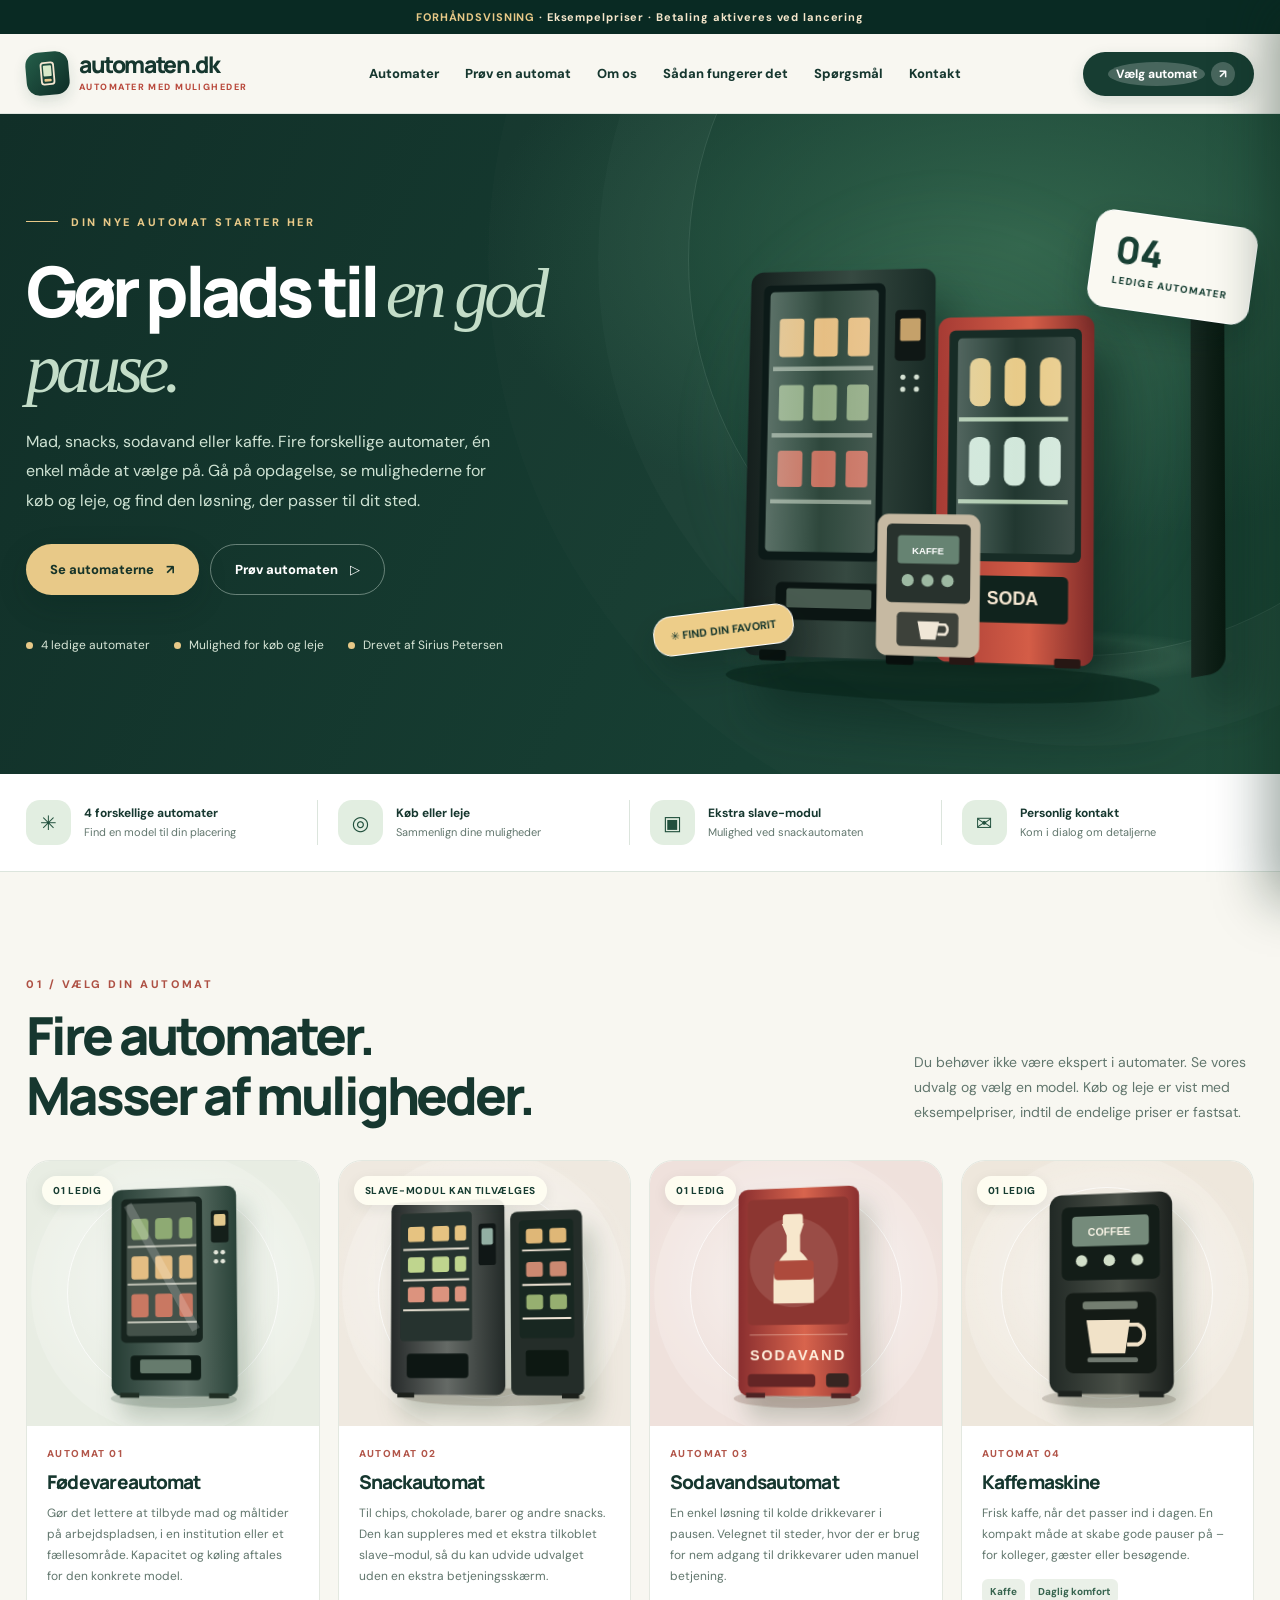
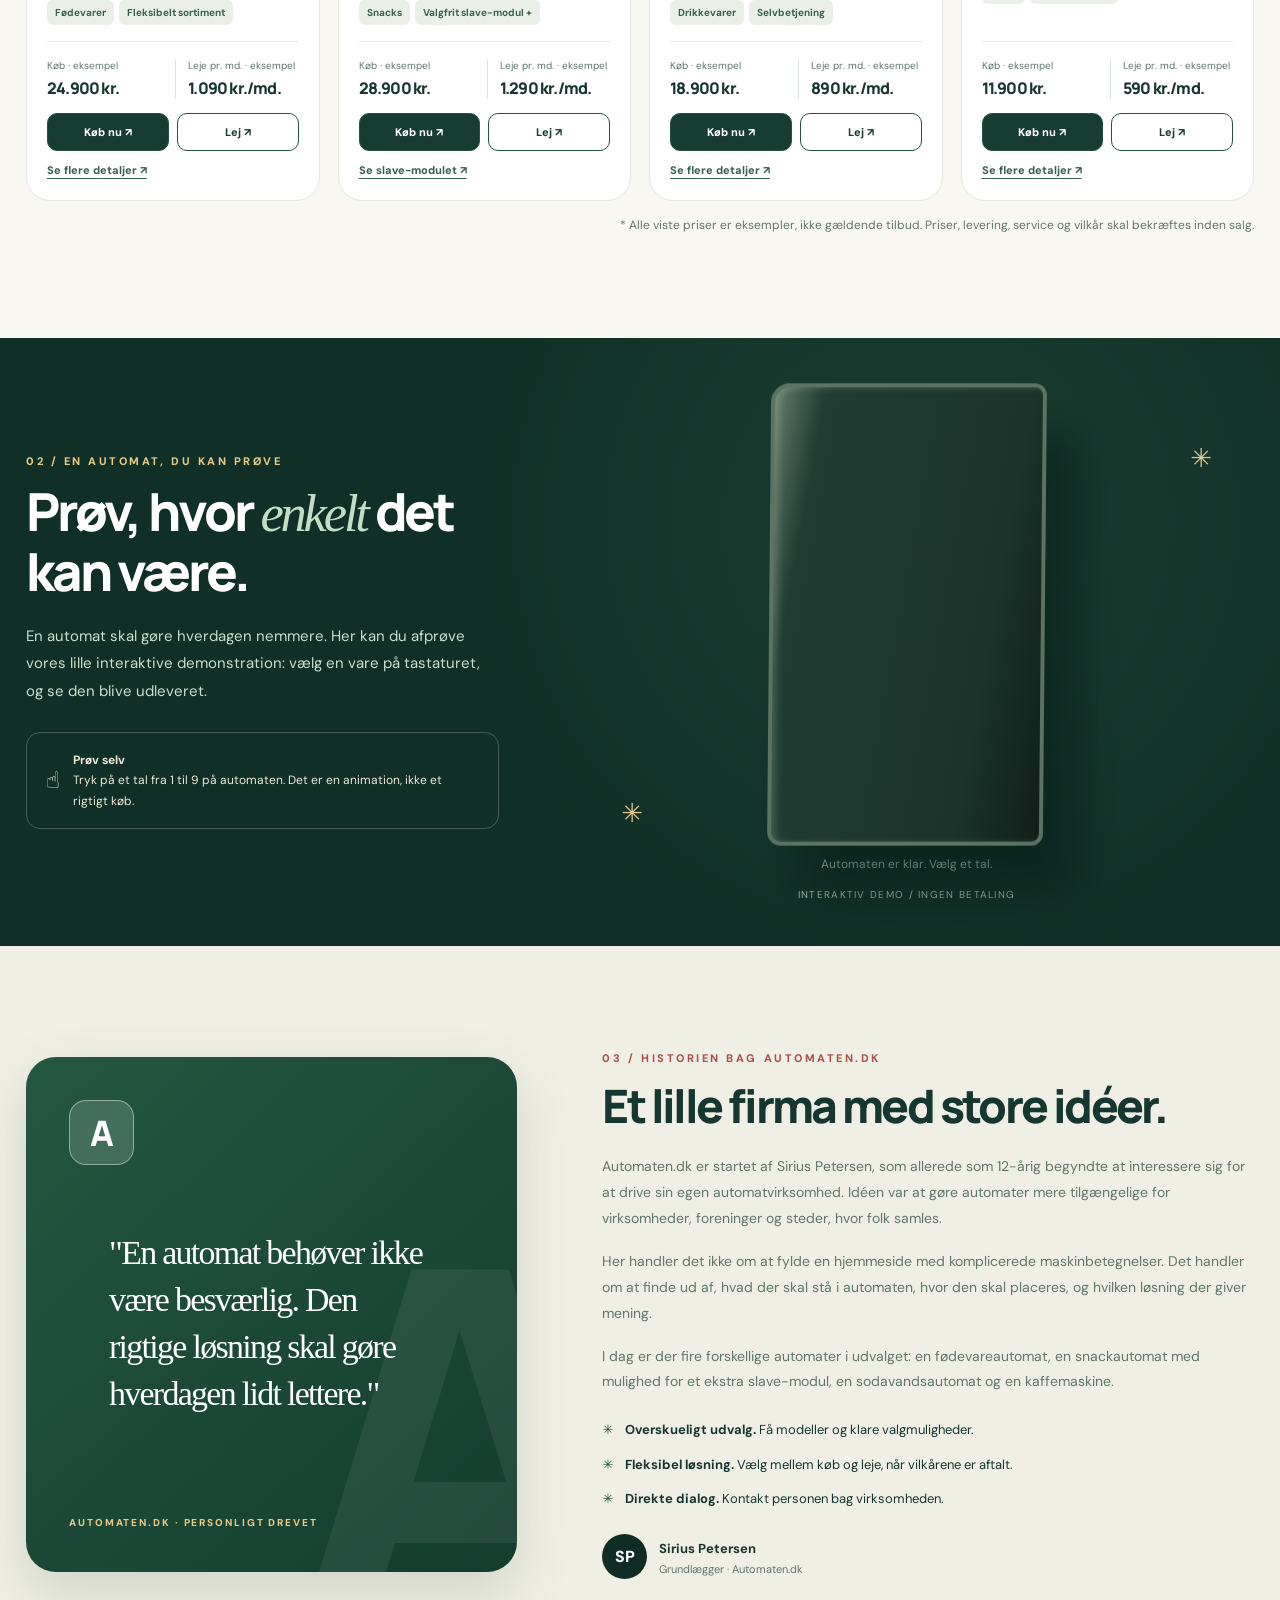
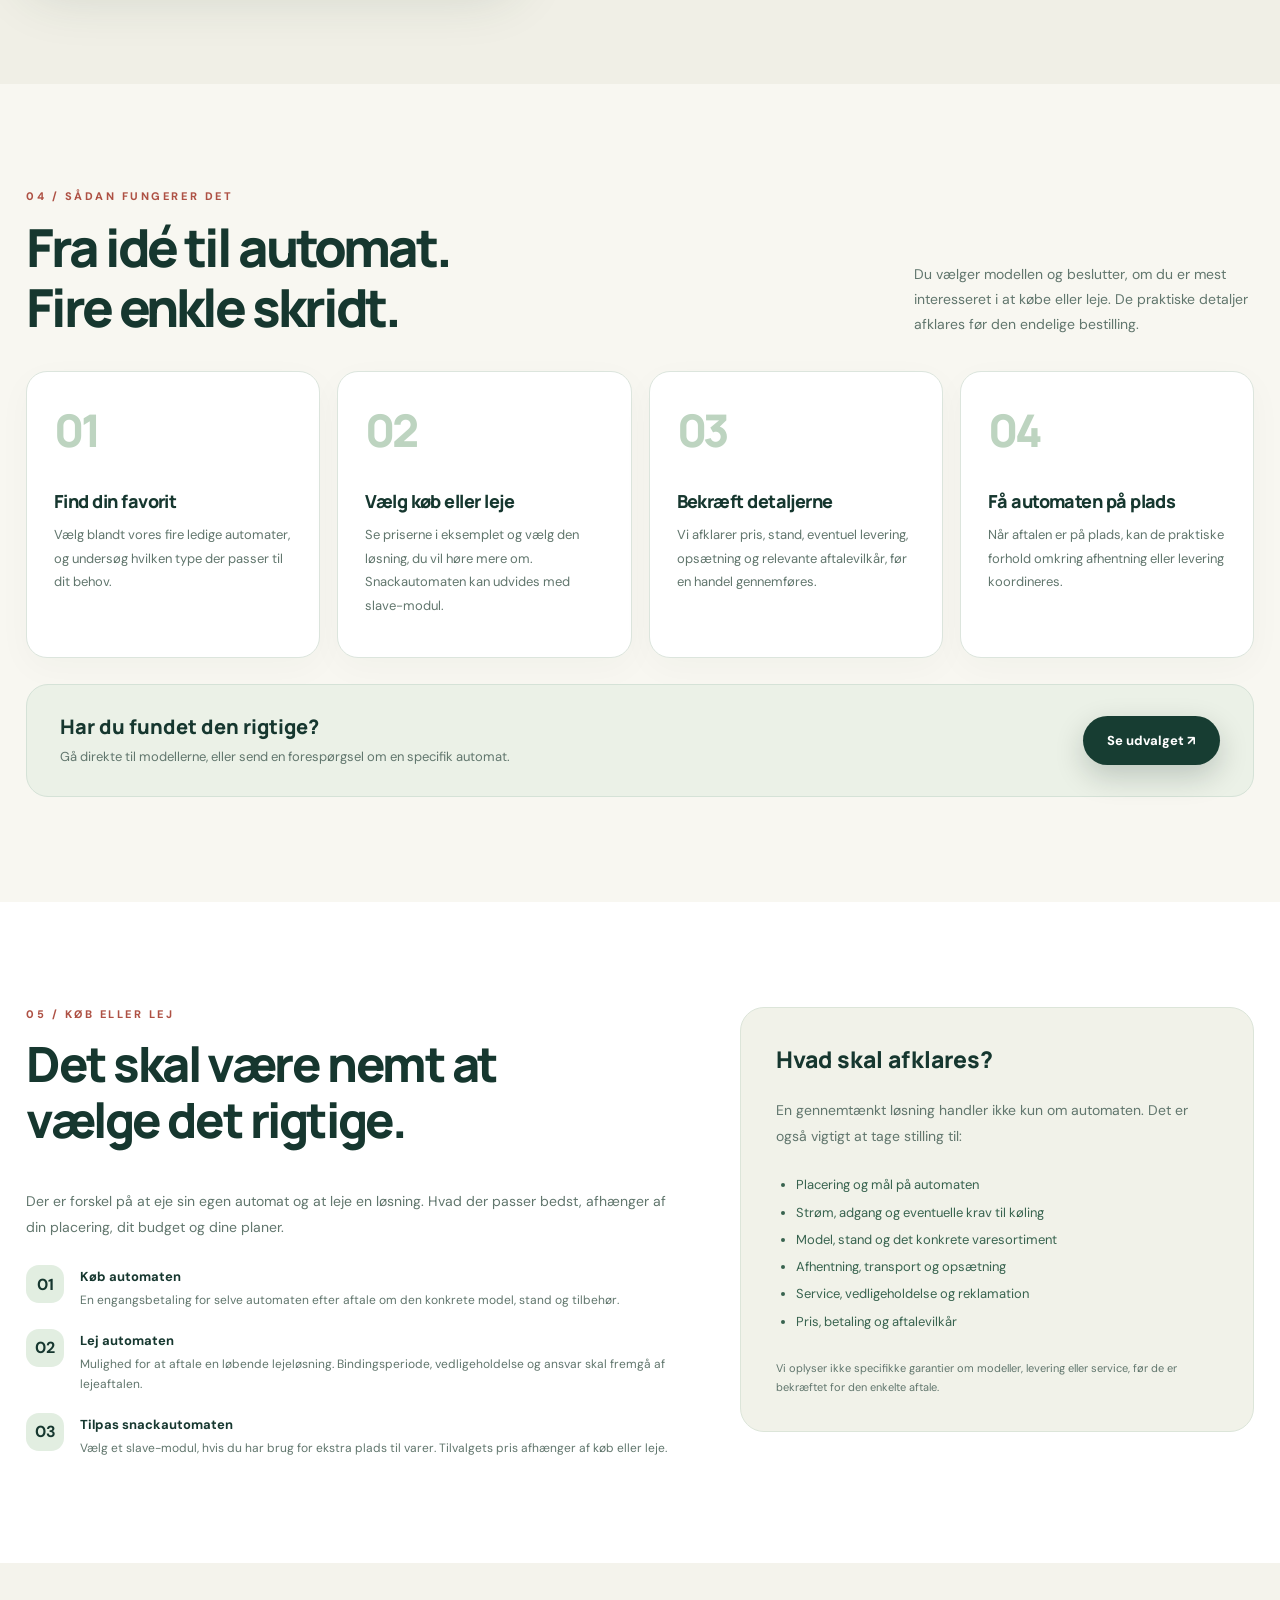
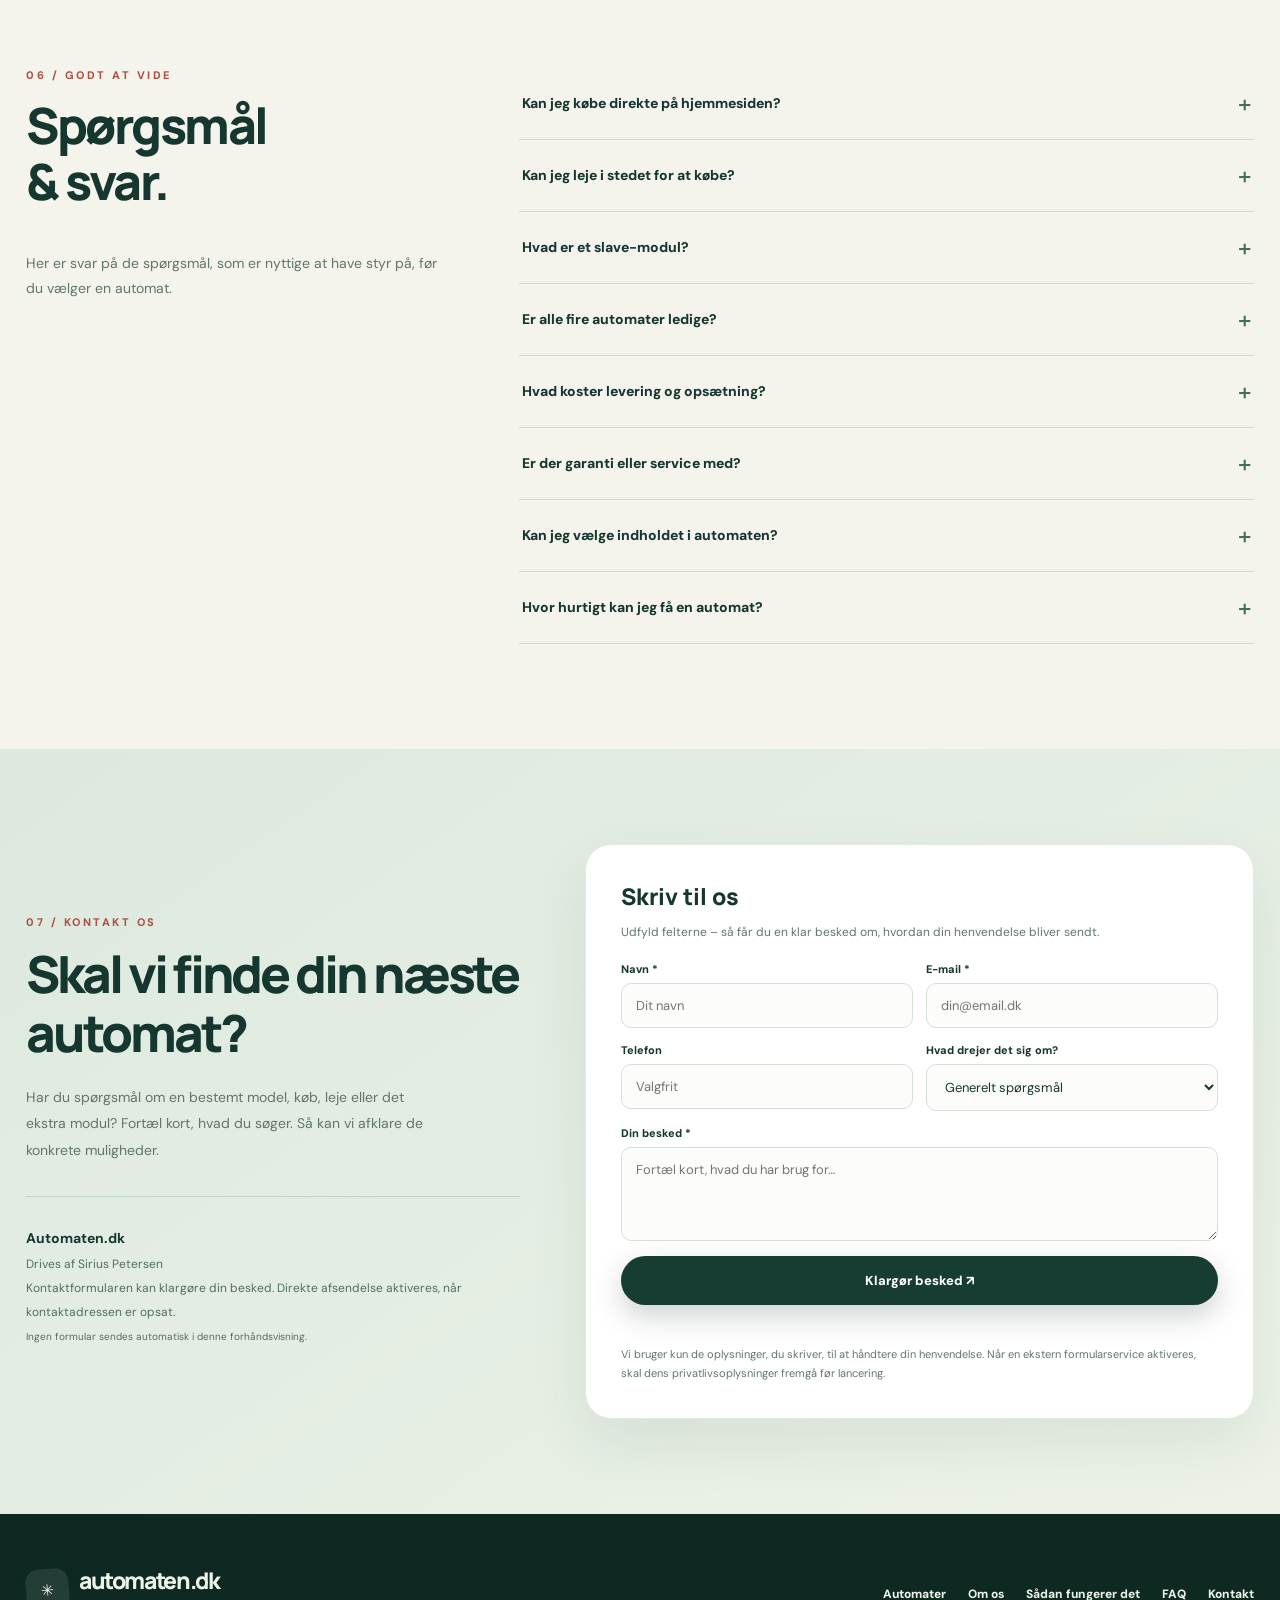
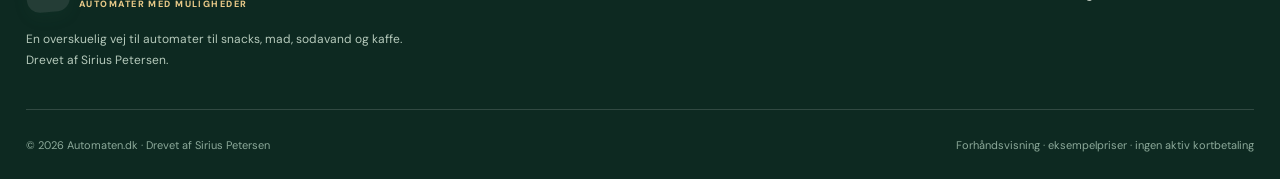
==== commit b4fe1bec: "Upgrade Automaten.dk with 3D animation, interactive machine and configurable checkout demo" ====
--- a/automaten/index.html
+++ b/automaten/index.html
@@ -1,121 +1,156 @@
 <!doctype html>
 <html lang="da">
 <head>
-  <meta charset="utf-8">
-  <meta name="viewport" content="width=device-width, initial-scale=1">
-  <meta name="theme-color" content="#173e33">
-  <meta name="description" content="Automaten.dk – find en automat til din virksomhed eller lokation. Se vores fire ledige automater: fødevarer, snacks, sodavand og kaffe.">
-  <meta name="robots" content="noindex, nofollow">
-  <title>Automaten.dk — Automater til hverdagens pauser</title>
-  <link rel="icon" href="favicon.svg" type="image/svg+xml">
-  <link rel="preconnect" href="https://fonts.googleapis.com">
-  <link rel="preconnect" href="https://fonts.gstatic.com" crossorigin>
-  <link href="https://fonts.googleapis.com/css2?family=DM+Sans:wght@400;500;600;700&family=Manrope:wght@400;500;600;700;800&display=swap" rel="stylesheet">
-  <style>
-    :root{--pine:#173e33;--pine-dark:#102c25;--pine-mid:#255745;--mint:#d7e9dd;--paper:#f8f6f0;--cream:#efece2;--ink:#18332d;--muted:#64746d;--line:#e2e6db;--red:#ac3935;--gold:#e4c88c;--shadow:0 16px 50px rgba(20,45,35,.08)}
-    *{box-sizing:border-box}html{scroll-behavior:smooth;scroll-padding-top:92px}body{margin:0;overflow-x:hidden;background:var(--paper);color:var(--ink);font-family:"DM Sans",system-ui,sans-serif;-webkit-font-smoothing:antialiased}button,input,textarea,select{font:inherit}button{cursor:pointer}a{color:inherit;text-decoration:none}img,svg{max-width:100%}button:focus-visible,a:focus-visible,input:focus-visible,select:focus-visible,textarea:focus-visible{outline:3px solid #c99a54;outline-offset:3px}.container{max-width:1240px;margin:auto;padding:0 28px}.skip{position:absolute;top:-70px;left:12px;z-index:200;background:#fff;padding:12px}.skip:focus{top:8px}.topbar{background:var(--pine-dark);color:#ecf1e8;text-align:center;font-size:12px;letter-spacing:.13em;text-transform:uppercase;padding:10px 16px}.topbar span{color:var(--gold);margin:0 12px}.site-header{position:sticky;top:0;z-index:50;background:rgba(248,246,240,.96);border-bottom:1px solid var(--line);backdrop-filter:blur(14px)}.nav{display:flex;align-items:center;justify-content:space-between;gap:22px;height:84px}.brand{display:flex;gap:12px;align-items:center;white-space:nowrap}.brand-symbol{height:42px;width:42px;background:var(--pine);border-radius:13px;color:#fff;display:grid;place-items:center;position:relative;overflow:hidden}.brand-symbol:after{content:"";position:absolute;width:33px;height:33px;border:1px solid #ffffff35;border-radius:50%}.brand-symbol svg{width:25px;height:25px;position:relative;z-index:1}.brand-text{display:flex;flex-direction:column;line-height:1}.brand-text strong{font-family:Manrope,sans-serif;font-weight:800;letter-spacing:-.055em;font-size:23px}.brand-text small{margin-top:5px;font-size:9px;letter-spacing:.28em;font-weight:800;color:var(--red)}.nav-links{display:flex;align-items:center;gap:31px;font-size:13px;font-weight:700}.nav-links a:hover,.footer a:hover{text-decoration:underline;text-underline-offset:5px}.nav-actions{display:flex;gap:10px;align-items:center}.cart-nav,.primary-btn,.outline-btn,.dark-btn{display:inline-flex;align-items:center;justify-content:center;gap:10px;border:0;border-radius:100px;font-weight:800;white-space:nowrap;transition:transform .2s,background .2s,box-shadow .2s}.cart-nav{background:var(--pine);color:white;padding:13px 18px;font-size:12px}.cart-nav b{display:grid;place-items:center;width:21px;height:21px;background:#fff3;color:inherit;border-radius:50%}.cart-nav:hover,.primary-btn:hover,.dark-btn:hover{transform:translateY(-2px);box-shadow:0 9px 20px #102c2533}.menu-toggle{display:none;border:1px solid var(--line);border-radius:50%;width:43px;height:43px;background:white;color:var(--pine);font-size:19px}.hero{background:var(--pine);color:#fff;overflow:hidden;position:relative}.hero:before{content:"";position:absolute;inset:-220px -220px auto auto;border:1px solid #ffffff14;border-radius:50%;width:720px;height:720px;box-shadow:0 0 0 110px #ffffff05,0 0 0 230px #ffffff04;pointer-events:none}.hero-inner{min-height:590px;display:grid;grid-template-columns:1.05fr .95fr;align-items:center;gap:20px;position:relative;z-index:1}.hero-copy{padding:70px 0 83px}.eyebrow,.section-tag{font-size:11px;letter-spacing:.22em;text-transform:uppercase;font-weight:800}.eyebrow{display:flex;align-items:center;gap:10px;color:var(--gold)}.eyebrow:before{content:"";display:block;height:1px;width:29px;background:var(--gold)}h1,h2,h3,p{margin-top:0}.hero h1{max-width:670px;font-family:Manrope,sans-serif;font-size:clamp(45px,5.25vw,79px);line-height:1.045;letter-spacing:-.065em;margin:26px 0 21px;font-weight:800}.hero h1 em{font-family:Georgia,serif;font-style:italic;font-weight:400;color:#bcd9c4;letter-spacing:-.065em}.hero-copy>p{max-width:490px;color:#dce9dd;font-size:16px;line-height:1.8;margin-bottom:30px}.hero-buttons{display:flex;flex-wrap:wrap;gap:12px}.primary-btn{padding:16px 24px;background:var(--gold);color:var(--pine-dark);font-size:13px}.outline-btn{padding:16px 23px;border:1px solid #ffffff65;color:white;background:transparent;font-size:13px}.outline-btn:hover{background:#ffffff15}.hero-note{display:flex;align-items:center;gap:9px;color:#ccded2;font-size:12px;margin-top:34px}.hero-note i{background:#e1c285;height:7px;width:7px;border-radius:50%}.hero-art{position:relative;align-self:stretch;display:flex;align-items:end;justify-content:center;min-height:520px}.hero-art svg{width:min(550px,100%);max-height:590px;transform:translateY(12px);filter:drop-shadow(0 35px 30px #091b1680)}.float-label{position:absolute;top:19%;right:-2%;padding:18px 21px;background:var(--paper);color:var(--pine);border-radius:17px;box-shadow:var(--shadow);transform:rotate(7deg)}.float-label strong{display:block;font:800 35px/1 Manrope}.float-label span{font-size:10px;letter-spacing:.12em;text-transform:uppercase;font-weight:800}.twinkle{position:absolute;color:#e5d49d;font-size:32px}.twinkle.a{top:20%;left:0}.twinkle.b{bottom:23%;right:0;font-size:24px}.highlights{border-bottom:1px solid var(--line);background:#fff}.highlights-inner{display:grid;grid-template-columns:repeat(3,1fr);padding-top:24px;padding-bottom:24px}.highlight{display:flex;gap:14px;align-items:center;padding:5px 25px;border-right:1px solid var(--line)}.highlight:first-child{padding-left:0}.highlight:last-child{border:0}.highlight-icon{border-radius:14px;height:46px;min-width:46px;display:grid;place-items:center;background:var(--mint);font-size:21px}.highlight strong{display:block;font-size:13px}.highlight small{display:block;font-size:12px;color:var(--muted);margin-top:3px;line-height:1.4}.section{padding:105px 0}.section-head{display:flex;align-items:end;justify-content:space-between;gap:30px;margin-bottom:38px}.section-tag{color:var(--red);margin-bottom:16px;display:block}.section-head h2,.heading-large{font:800 clamp(34px,4vw,53px)/1.15 Manrope,sans-serif;letter-spacing:-.055em;max-width:660px;margin:0}.section-head p{max-width:320px;color:var(--muted);font-size:14px;line-height:1.8;margin:0}.products{display:grid;grid-template-columns:repeat(4,minmax(0,1fr));gap:18px}.product{background:#fff;border:1px solid #e8e8e2;border-radius:24px;overflow:hidden;display:flex;flex-direction:column;transition:transform .25s,box-shadow .25s}.product:hover{transform:translateY(-5px);box-shadow:var(--shadow)}.product-media{height:250px;display:grid;place-items:center;position:relative;overflow:hidden;background:#e8eae2}.product[data-kind="food"] .product-media{background:#e4e9df}.product[data-kind="snack"] .product-media{background:#f2e9df}.product[data-kind="soda"] .product-media{background:#eaded9}.product[data-kind="coffee"] .product-media{background:#e8e2d8}.product-media:before{content:"";width:180px;height:180px;border:1px solid #ffffffa6;border-radius:50%;position:absolute;top:21px;left:calc(50% - 90px);box-shadow:0 0 0 40px #ffffff20}.machine-figure{width:95%;height:240px;position:relative;z-index:1;filter:drop-shadow(0 19px 10px #28372d33)}.media-label{position:absolute;z-index:2;left:16px;top:16px;border-radius:30px;background:#fffc;color:var(--pine);font-size:10px;letter-spacing:.06em;font-weight:800;padding:8px 10px}.product-body{padding:23px 20px 20px;display:flex;flex-direction:column;flex:1}.product-index{color:#a17064;letter-spacing:.15em;font-size:10px;text-transform:uppercase;font-weight:800}.product h3{font:800 19px/1.3 Manrope,sans-serif;letter-spacing:-.035em;margin:10px 0}.product p{font-size:13px;color:var(--muted);line-height:1.7;flex:1;margin-bottom:17px}.prod-extra{font-size:11px;line-height:1.5;color:var(--pine-mid);background:#f1f5ef;padding:10px 11px;border-radius:10px;margin-bottom:15px;font-weight:700}.prod-bottom{display:flex;align-items:center;justify-content:space-between;gap:8px;border-top:1px solid #eceee8;padding-top:15px}.prod-bottom span{font-size:11px;color:var(--muted)}.prod-bottom span strong{display:block;color:var(--ink);font-size:13px;margin-top:3px}.add-btn{border:0;border-radius:100px;background:var(--pine);color:white;padding:12px 14px;font-size:11px;font-weight:800;white-space:nowrap}.add-btn:hover{background:#2a5a47}.add-btn.added{background:#e9f1e8;color:var(--pine)}.note-under{margin-top:15px;font-size:11px;color:var(--muted);text-align:right}.split{background:var(--cream)}.split-inner{display:grid;grid-template-columns:.92fr 1.08fr;gap:80px;align-items:center}.story-card{border-radius:30px;background:var(--pine);min-height:395px;padding:40px;color:#fff;position:relative;overflow:hidden;display:flex;flex-direction:column;justify-content:space-between}.story-card:after{content:"A";font:800 390px/.8 Manrope;position:absolute;right:-44px;bottom:-20px;color:#ffffff09;pointer-events:none}.story-card .story-mark{height:64px;width:64px;background:#fff2;border:1px solid #fff4;border-radius:21px;display:grid;place-items:center;font:800 38px Manrope}.story-card blockquote{font:500 30px/1.36 Georgia,serif;max-width:360px;letter-spacing:-.04em;margin:30px 0;position:relative;z-index:1}.story-card small{font-weight:700;letter-spacing:.08em;color:var(--gold);position:relative;z-index:1}.story-copy h2{font:800 clamp(32px,3.2vw,49px)/1.15 Manrope;letter-spacing:-.05em;margin-bottom:25px}.story-copy p{line-height:1.85;color:var(--muted);font-size:15px;max-width:550px}.story-sign{margin-top:24px;display:flex;align-items:center;gap:12px}.avatar{height:42px;width:42px;background:var(--pine);color:#fff;display:grid;place-items:center;border-radius:50%;font-weight:800}.story-sign strong{display:block;font-size:13px}.story-sign small{display:block;font-size:11px;color:var(--muted);margin-top:3px}.steps{display:grid;grid-template-columns:repeat(3,1fr);gap:22px}.step{border:1px solid var(--line);background:#fff;border-radius:23px;padding:28px;min-height:230px}.step-num{font:800 43px Manrope;letter-spacing:-.06em;color:#c0cfc3}.step h3{font:800 19px Manrope;margin:20px 0 10px;letter-spacing:-.04em}.step p{color:var(--muted);font-size:13px;line-height:1.8;margin:0}.faq-area{background:#fff;padding:90px 0}.faq-grid{display:grid;grid-template-columns:.8fr 1.2fr;gap:95px}.faq-grid h2{font:800 43px/1.15 Manrope;letter-spacing:-.05em;margin:0 0 14px}.faq-grid p{color:var(--muted);font-size:14px;line-height:1.8}.faq-list details{border-bottom:1px solid var(--line);padding:21px 0}.faq-list summary{font-size:15px;font-weight:800;cursor:pointer;display:flex;justify-content:space-between;gap:16px;list-style:none}.faq-list summary::-webkit-details-marker{display:none}.faq-list summary:after{content:"+";font-size:21px;font-weight:400}.faq-list details[open] summary:after{content:"−"}.faq-list details p{margin:15px 25px 0 0;color:var(--muted);font-size:13px;line-height:1.8}.contact-section{background:#e7ebe2;padding:88px 0}.contact-card{border-radius:27px;background:var(--pine);color:#fff;padding:53px 60px;display:flex;justify-content:space-between;gap:50px;align-items:center}.contact-card .section-tag{color:var(--gold)}.contact-card h2{font:800 42px/1.13 Manrope;letter-spacing:-.05em;margin:0 0 16px}.contact-card p{color:#d0e2d5;max-width:580px;font-size:14px;line-height:1.8;margin:0}.contact-card .primary-btn{flex:0 0 auto}.footer{background:var(--pine-dark);color:#eff2e9;padding:48px 0 28px}.footer-top{display:flex;justify-content:space-between;gap:40px;padding-bottom:32px;border-bottom:1px solid #ffffff24}.footer .brand-symbol{background:#ffffff22}.footer .brand-text small{color:var(--gold)}.footer p{margin:16px 0 0;max-width:370px;font-size:12px;line-height:1.8;color:#bfcfc4}.footer-links{display:flex;gap:25px;align-self:center;font-size:12px;font-weight:700}.footer-bottom{display:flex;justify-content:space-between;gap:15px;color:#a6b8ac;font-size:11px;padding-top:26px}.overlay{position:fixed;inset:0;background:#06130f99;z-index:110;display:none}.overlay.open{display:block}.drawer{position:fixed;right:0;top:0;bottom:0;z-index:111;width:min(100%,510px);background:var(--paper);box-shadow:-15px 0 45px #0002;transform:translateX(102%);transition:transform .25s;display:flex;flex-direction:column}.drawer.open{transform:translateX(0)}.drawer-top{background:var(--pine);color:white;padding:29px 30px;display:flex;justify-content:space-between;gap:15px;align-items:center}.drawer-top small{color:var(--gold);font-size:10px;letter-spacing:.18em;font-weight:800;text-transform:uppercase}.drawer-top h2{font:800 25px Manrope;letter-spacing:-.045em;margin:7px 0 0}.x-button{border:1px solid #ffffff6b;width:39px;height:39px;border-radius:50%;background:transparent;color:#fff;font-size:22px}.drawer-inner{padding:26px 30px;overflow-y:auto;flex:1}.basket-empty{padding:48px 0;text-align:center;color:var(--muted);font-size:14px;line-height:1.8}.basket-empty b{display:block;color:var(--pine);font-size:36px;margin-bottom:6px}.basket-row{display:flex;justify-content:space-between;gap:12px;padding:14px 0;border-bottom:1px solid var(--line);font-size:14px}.basket-row strong{display:block}.basket-row small{font-size:11px;color:var(--muted)}.remove-btn{border:0;background:transparent;color:#9d4140;text-decoration:underline;font-size:11px;font-weight:700}.addon-label{display:flex;gap:11px;align-items:flex-start;padding:14px;background:#e9efe5;border:1px solid #dce6d8;border-radius:12px;font-size:13px;line-height:1.6;margin:18px 0}.addon-label input{margin:3px 0;accent-color:var(--pine);width:17px;height:17px}.addon-label small{display:block;color:var(--muted);font-size:11px}.drawer h3{font:800 17px Manrope;margin:25px 0 12px}.field-grid{display:grid;grid-template-columns:1fr 1fr;gap:12px}.field{display:flex;flex-direction:column;gap:7px;margin-bottom:13px}.field label{font-size:11px;font-weight:800}.field input,.field select,.field textarea{border:1px solid #d6ded1;border-radius:10px;background:#fff;padding:12px 12px;min-width:0;font-size:13px;color:var(--ink)}.field textarea{min-height:76px;resize:vertical}.drawer-actions{margin-top:17px;display:grid;gap:9px}.dark-btn{background:var(--pine);color:#fff;padding:15px;font-size:13px;width:100%}.secondary-btn{border:1px solid #b8cabb;background:transparent;color:var(--pine);font-weight:800;font-size:13px;padding:13px;border-radius:99px}.hint{font-size:11px;line-height:1.7;color:var(--muted);margin:14px 0 0}.toast{position:fixed;bottom:20px;left:50%;transform:translateX(-50%) translateY(20px);padding:12px 19px;border-radius:100px;background:var(--pine-dark);color:#fff;z-index:300;opacity:0;pointer-events:none;transition:.25s;white-space:nowrap;font-size:12px}.toast.visible{opacity:1;transform:translateX(-50%) translateY(0)}.mobile-cta{display:none}.shop-notice{border-left:3px solid var(--gold);padding-left:12px;color:var(--muted);font-size:12px;line-height:1.7;margin:15px 0}.no-scroll{overflow:hidden}
-    @media(max-width:1100px){.products{grid-template-columns:repeat(2,1fr)}.product-media{height:285px}.machine-figure{height:270px}.hero h1{font-size:58px}.split-inner{gap:45px}}
-    @media(max-width:750px){.container{padding-left:20px;padding-right:20px}.nav{height:70px}.brand-symbol{height:38px;width:38px}.brand-text strong{font-size:20px}.nav-links{display:none;position:absolute;top:70px;left:0;right:0;background:var(--paper);border-bottom:1px solid var(--line);padding:22px;flex-direction:column;align-items:flex-start;gap:23px;box-shadow:var(--shadow)}.nav-links.open{display:flex}.menu-toggle{display:block}.cart-nav{padding:11px 12px}.cart-nav>span{display:none}.hero-inner{grid-template-columns:1fr;min-height:0}.hero-copy{padding:66px 0 0}.hero h1{font-size:clamp(45px,9vw,66px)}.hero-art{min-height:350px;max-height:380px}.hero-art svg{width:420px;max-height:380px}.float-label{right:8%;top:6%;padding:12px 15px}.float-label strong{font-size:29px}.hero-note{margin-top:24px}.highlights-inner{grid-template-columns:1fr;gap:15px;padding-top:20px;padding-bottom:20px}.highlight,.highlight:first-child{border:0;padding:0}.section{padding:68px 0}.section-head{display:block}.section-head p{margin-top:17px;max-width:520px}.split-inner,.faq-grid{grid-template-columns:1fr;gap:35px}.story-card{min-height:300px}.story-card blockquote{font-size:27px}.steps{grid-template-columns:1fr;gap:13px}.step{min-height:0}.contact-card{display:block;padding:34px 27px}.contact-card h2{font-size:33px}.contact-card .primary-btn{margin-top:25px}.footer-top,.footer-bottom{display:block}.footer-links{margin-top:27px}.footer-bottom span{display:block;margin-top:9px}}
-    @media(max-width:510px){.topbar{font-size:9px;letter-spacing:.08em}.topbar span{margin:0 5px}.hero h1{letter-spacing:-.05em}.hero-copy>p{font-size:14px}.products{grid-template-columns:1fr;gap:14px}.product-media{height:276px}.machine-figure{height:267px}.section-head h2,.heading-large{font-size:36px}.drawer-top{padding:22px}.drawer-inner{padding:22px}.field-grid{grid-template-columns:1fr;gap:0}.footer-links{flex-wrap:wrap}.mobile-cta{display:flex;position:fixed;z-index:45;bottom:0;left:0;right:0;padding:9px 15px calc(9px + env(safe-area-inset-bottom));background:#f8f6f0ed;border-top:1px solid var(--line)}.mobile-cta button{width:100%}.footer{padding-bottom:95px}}
-    @media(prefers-reduced-motion:reduce){html{scroll-behavior:auto}*,*:before,*:after{animation-duration:.01ms!important;transition-duration:.01ms!important}}
-  </style>
+<meta charset="utf-8"><meta name="viewport" content="width=device-width, initial-scale=1"><meta name="theme-color" content="#112f29">
+<meta name="robots" content="noindex,nofollow">
+<meta name="description" content="Automaten.dk – vælg mellem fødevareautomat, snackautomat med valgfrit slave-modul, sodavandsautomat og kaffemaskine. Se muligheder for køb og leje.">
+<title>Automaten.dk · Din næste automat begynder her</title><link rel="icon" type="image/svg+xml" href="favicon.svg">
+<link rel="preconnect" href="https://fonts.googleapis.com"><link rel="preconnect" href="https://fonts.gstatic.com" crossorigin>
+<link href="https://fonts.googleapis.com/css2?family=DM+Sans:wght@400;500;600;700;800&family=Manrope:wght@400;500;600;700;800&display=swap" rel="stylesheet">
+<style>
+:root{--green:#173d32;--deep:#102c25;--forest:#245343;--sage:#d7e5d8;--red:#b94d43;--cream:#f8f7f1;--gold:#e8c988;--text:#16372f;--sub:#61766d;--line:#dce5dd;--white:#fff;--shadow:0 20px 55px #0b30221a}
+*{box-sizing:border-box}html{scroll-behavior:smooth;scroll-padding-top:85px}body{margin:0;background:var(--cream);color:var(--text);font-family:DM Sans,system-ui,sans-serif;overflow-x:hidden;-webkit-font-smoothing:antialiased}body.noscroll{overflow:hidden}a{color:inherit;text-decoration:none}button,input,textarea,select{font:inherit}button{cursor:pointer}button:disabled{cursor:not-allowed;opacity:.6}img,svg{display:block;max-width:100%}h1,h2,h3,p,blockquote{margin-top:0}button:focus-visible,a:focus-visible,input:focus-visible,textarea:focus-visible,select:focus-visible,summary:focus-visible{outline:3px solid #ddb66e;outline-offset:4px}[hidden]{display:none!important}::selection{background:#d6e7d0;color:#102c25}
+.wrap{width:min(1240px,calc(100% - 52px));margin-inline:auto}.skip{position:absolute;left:10px;top:-100px;background:#fff;padding:14px;z-index:500}.skip:focus{top:8px}.showcase{background:#092a23;color:#f6e7cc;text-align:center;font-size:11px;letter-spacing:.08em;padding:10px 20px;font-weight:700}.showcase strong{color:var(--gold)}.nav-shell{background:rgba(248,247,241,.94);position:sticky;top:0;z-index:70;border-bottom:1px solid #dfe5df;backdrop-filter:blur(18px)}.nav{min-height:79px;display:flex;align-items:center;justify-content:space-between;gap:22px}.logo{display:flex;align-items:center;gap:10px;flex-shrink:0}.logo-mark{width:43px;height:43px;border-radius:13px;display:grid;place-items:center;background:linear-gradient(135deg,#255f4a,#0e2c26);box-shadow:0 6px 14px #1b4c3a24;transform:rotate(-5deg)}.logo-mark svg{width:27px}.logo-words strong{font:800 23px/.95 Manrope;letter-spacing:-.06em;display:block}.logo-words small{display:block;font-size:9px;font-weight:800;color:#b9493c;letter-spacing:.16em;margin-top:6px}.links{display:flex;align-items:center;gap:26px;font-size:13px;font-weight:800}.links a:hover{text-decoration:underline;text-underline-offset:5px}.nav-cta{border:0;border-radius:100px;background:var(--green);color:#fff;padding:14px 19px;font-weight:800;font-size:12px;white-space:nowrap;box-shadow:0 6px 16px #19453426}.nav-cta span{border-radius:50%;background:#ffffff36;padding:4px 8px;margin-left:6px}.hamburger{display:none;background:#fff;border:1px solid var(--line);border-radius:50%;height:43px;width:43px;color:var(--green);font-size:22px}
+.hero{min-height:660px;background:radial-gradient(ellipse 65% 70% at 80% 20%,#32654c 0%,transparent 65%),linear-gradient(115deg,#112f28,#173f33 66%,#1c4937);position:relative;color:white;overflow:hidden}.hero:before{content:"";position:absolute;inset:-250px -200px auto auto;height:790px;width:790px;border-radius:50%;border:1px solid #d4eddd20;box-shadow:0 0 0 90px #ffffff05,0 0 0 200px #ffffff03}.hero-inner{display:grid;grid-template-columns:1fr 1.05fr;align-items:center;gap:30px;min-height:650px;position:relative}.hero-content{padding:80px 0 90px;z-index:2}.eyebrow,.overline{font-size:11px;letter-spacing:.23em;font-weight:800;text-transform:uppercase}.eyebrow{color:var(--gold);display:flex;align-items:center;gap:13px}.eyebrow:before{content:"";width:32px;height:1px;background:var(--gold)}.hero h1{font:800 clamp(52px,5.45vw,83px)/1.04 Manrope;letter-spacing:-.07em;margin:26px 0 21px;max-width:680px}.hero h1 i{font-family:Georgia,serif;font-weight:400;color:#c3ddc8}.hero-desc{max-width:490px;color:#cfe3d4;font-size:16px;line-height:1.85;margin-bottom:29px}.hero-actions{display:flex;flex-wrap:wrap;gap:11px}.pill-btn{border:0;border-radius:100px;background:var(--gold);color:#173429;display:inline-flex;justify-content:center;align-items:center;padding:16px 24px;gap:12px;font-weight:800;font-size:13px;box-shadow:0 11px 30px #071e1733;transition:.23s}.pill-btn:hover{transform:translateY(-3px);box-shadow:0 17px 32px #071e1744}.outline-light{background:transparent;color:#fff;box-shadow:none;border:1px solid #f2fff361}.hero-bottom{display:flex;gap:24px;flex-wrap:wrap;margin-top:42px;color:#d8e6d7;font-size:12px}.hero-bottom span{display:flex;align-items:center;gap:8px}.hero-bottom i{width:7px;height:7px;border-radius:50%;background:var(--gold)}
+.hero-visual{height:590px;position:relative;display:grid;place-items:center;perspective:1200px}.hero-glow{position:absolute;width:540px;height:540px;border-radius:50%;background:radial-gradient(circle,#63977935 0,#112f2800 70%);filter:blur(10px);animation:breathe 6s ease-in-out infinite}.hero-platform{position:absolute;left:13%;right:3%;bottom:35px;height:86px;border-radius:50%;background:radial-gradient(ellipse,#091a1559 10%,#6d967a22 55%,transparent 72%);transform:rotateX(58deg)}.hero-unit{width:min(94%,555px);height:520px;position:relative;transform-style:preserve-3d;transform:rotateY(-10deg) rotateX(4deg) translateY(5px);transition:transform .35s ease;filter:drop-shadow(18px 31px 22px #051b1580);animation:floatUp 5s ease-in-out infinite}.hero-unit::after{content:"";position:absolute;top:65px;bottom:38px;right:18px;width:32px;background:linear-gradient(90deg,#172820,#081910);transform:skewY(-12deg) translateX(11px);border-radius:0 11px 15px 0;z-index:-1}.hero-unit img{height:100%;width:100%;object-fit:contain}.floating-sticker{position:absolute;z-index:3;background:#faf9f2;color:#184034;padding:19px 22px;border:1px solid #fff;box-shadow:0 15px 35px #071d174d;border-radius:18px;transform:rotate(8deg);top:74px;right:0;animation:floatUp 4s ease-in-out infinite reverse}.floating-sticker strong{font:800 37px/1 Manrope;display:block}.floating-sticker span{font-size:10px;font-weight:800;letter-spacing:.11em}.floating-sticker.btm{top:auto;right:auto;left:2%;bottom:84px;transform:rotate(-7deg);padding:12px 16px;background:#edcd89;font-size:11px;font-weight:800;color:#19392e;animation-delay:.8s}.snowflakes{position:absolute;inset:0;pointer-events:none;overflow:hidden}.snowflakes i{position:absolute;top:-30px;left:var(--x);width:var(--s);height:var(--s);border-radius:50%;background:#f7ffec8a;animation:snowFall var(--dur) linear infinite;animation-delay:var(--delay)}@keyframes snowFall{to{transform:translateY(720px) translateX(70px);opacity:0}}@keyframes breathe{50%{transform:scale(1.12)}}@keyframes floatUp{50%{transform:translateY(-11px) rotateZ(1deg)}}
+.trust{background:#fff;border-bottom:1px solid var(--line)}.trust-in{display:grid;grid-template-columns:repeat(4,1fr);padding:26px 0;gap:20px}.trust-item{display:flex;gap:13px;align-items:center;padding-right:17px;border-right:1px solid var(--line)}.trust-item:last-child{border:0}.trust-icon{min-width:45px;height:45px;display:grid;place-items:center;border-radius:14px;color:#21503d;background:#e2eee1;font-size:20px}.trust-item b{display:block;font-size:12px}.trust-item small{display:block;color:var(--sub);line-height:1.5;font-size:11px;margin-top:3px}
+.section{padding:105px 0}.overline{color:#ae5144;display:block;margin-bottom:15px}.sec-head{display:flex;justify-content:space-between;align-items:end;gap:35px;margin-bottom:34px}.sec-head h2,h2.big{font:800 clamp(34px,4.1vw,53px)/1.14 Manrope;letter-spacing:-.059em;margin:0}.sec-head p{max-width:340px;color:var(--sub);font-size:14px;line-height:1.8;margin:0}.notice{border-left:3px solid #c29056;padding:8px 14px;color:#607469;font-size:12px;line-height:1.7;background:#f4f2e9;border-radius:0 8px 8px 0}.catalog{display:grid;grid-template-columns:repeat(4,minmax(0,1fr));gap:18px}.prod{background:white;border:1px solid #e3e8e0;border-radius:24px;overflow:hidden;display:flex;flex-direction:column;position:relative;transform-style:preserve-3d;transition:transform .25s ease,box-shadow .3s ease}.prod:hover{transform:translateY(-8px);box-shadow:0 24px 55px #1e3e2c23}.prod-visual{height:265px;background:radial-gradient(ellipse 60% 55% at 50% 45%,#ffffff9b,transparent 90%),#e8ede3;position:relative;display:flex;align-items:center;justify-content:center;perspective:850px;overflow:hidden}.prod:nth-child(2) .prod-visual{background-color:#efe9e0}.prod:nth-child(3) .prod-visual{background-color:#efe1dc}.prod:nth-child(4) .prod-visual{background-color:#eee7dc}.prod-visual:before{content:"";position:absolute;width:210px;height:210px;border-radius:50%;border:1px solid #ffffffbd;box-shadow:0 0 0 36px #ffffff29}.prod-machine{max-width:100%;height:245px;width:95%;object-fit:contain;position:relative;z-index:1;filter:drop-shadow(10px 19px 12px #28472c40);transform:rotateY(-11deg) rotateX(4deg) rotateZ(-1deg);transition:transform .5s cubic-bezier(.2,.7,.2,1),filter .4s}.prod:hover .prod-machine{transform:rotateY(11deg) rotateX(-1deg) translateY(-7px) scale(1.06);filter:drop-shadow(17px 23px 15px #294b3049)}.prod-status{position:absolute;top:15px;left:15px;background:#fffef2e9;border-radius:30px;padding:8px 11px;color:var(--green);font-size:10px;letter-spacing:.07em;font-weight:800;z-index:2;box-shadow:0 4px 14px #192f2314}.prod-inner{padding:21px 20px 23px;display:flex;flex-direction:column;flex:1}.prod-num{font-size:10px;color:#b2564a;font-weight:800;letter-spacing:.14em}.prod h3{font:800 19px Manrope;letter-spacing:-.04em;margin:9px 0 8px}.prod p{font-size:12px;line-height:1.75;color:var(--sub);margin:0 0 13px}.features{display:flex;flex-wrap:wrap;gap:5px;margin-bottom:16px}.features span{font-size:10px;background:#eaf0e8;color:#36634e;padding:6px 8px;border-radius:6px;font-weight:700}.prod-prices{margin-top:auto;border-top:1px solid #e6ebe4;padding:17px 0 14px;display:grid;grid-template-columns:1fr 1fr;gap:5px}.prod-prices div+div{border-left:1px solid var(--line);padding-left:12px}.prod-prices small{display:block;font-size:10px;color:var(--sub);margin-bottom:5px}.prod-prices strong{font:800 16px Manrope;letter-spacing:-.05em}.prod-buttons{display:grid;grid-template-columns:1fr 1fr;gap:8px}.prod-buttons button{border:1px solid var(--forest);border-radius:10px;background:var(--green);color:white;padding:11px 5px;font-size:11px;font-weight:800;transition:.2s}.prod-buttons button:hover{background:#33674f;transform:translateY(-2px)}.prod-buttons button+button{color:var(--green);background:transparent}.prod-buttons button+button:hover{background:#e9f0e6}.prod-link{background:none;border:0;color:#38614e;text-decoration:underline;text-underline-offset:4px;padding:12px 0 0;font-size:11px;font-weight:800;text-align:left}.offer-note{margin:16px 0 0;font-size:12px;color:var(--sub);text-align:right}
+.demo-area{background:radial-gradient(circle at 72% 30%,#336a5444,transparent 48%),#102f26;color:white;overflow:hidden;position:relative}.demo-grid{display:grid;grid-template-columns:.81fr 1.19fr;gap:60px;align-items:center}.demo-copy{padding:110px 0}.demo-copy .overline{color:var(--gold)}.demo-copy h2{font:800 clamp(37px,4.1vw,55px)/1.09 Manrope;letter-spacing:-.06em;margin:0 0 22px}.demo-copy h2 em{font:italic 400 1em Georgia;color:#c2dfc5}.demo-copy p{color:#cadfce;font-size:15px;line-height:1.85}.demo-instr{margin-top:26px;padding:17px 19px;border:1px solid #ffffff3a;border-radius:14px;color:#eee9d8;font-size:12px;line-height:1.7;display:flex;gap:13px;align-items:center}.demo-instr span{font-size:23px}.demo-stage{min-height:570px;display:grid;place-items:center;perspective:1000px;padding:45px 0}.demo-machine{width:280px;height:463px;border-radius:19px 12px 12px 14px;background:linear-gradient(100deg,#647c6b 0,#203d33 15%,#1a332b 75%,#101f1a 100%);border:4px solid #5a7364;box-shadow:35px 50px 45px #061a148a,inset 5px 1px 7px #f0ffe527;position:relative;transform:rotateY(-10deg) rotateX(3deg);transform-style:preserve-3d;transition:transform .2s}.demo-machine::after{content:"";position:absolute;inset:8px -28px 4px auto;width:27px;background:linear-gradient(90deg,#142c22,#091a14);transform:rotateY(65deg);transform-origin:left center;border-radius:0 7px 7px 0}.demo-face{position:absolute;inset:13px;display:grid;grid-template-columns:1fr 65px;gap:9px}.demo-window{background:linear-gradient(155deg,#344e3e,#13271f);border:5px solid #0b1c17;border-radius:9px;position:relative;overflow:hidden;padding:22px 10px;box-shadow:inset 0 2px 25px #0a1c17}.demo-window::after{content:"";position:absolute;inset:0;background:linear-gradient(115deg,#d6ffee25 0%,transparent 35%,#d6ffee0d 50%,transparent 63%);pointer-events:none}.product-shelves{display:grid;grid-template-columns:repeat(3,1fr);grid-template-rows:repeat(3,80px);gap:4px;align-items:end}.shelf-slot{position:relative;display:grid;place-items:center;height:78px;border-bottom:5px solid #9eb5a289;box-shadow:0 2px 3px #0e1e11}.shelf-item{width:29px;height:46px;border-radius:5px 5px 7px 7px;box-shadow:inset -5px 0 5px #0002,0 4px 5px #0007;transform:translateY(-4px);position:relative;background:var(--slot);transition:transform .2s}.shelf-item:before{content:"";position:absolute;top:5px;left:5px;right:5px;height:10px;border-radius:3px;background:#fff6}.shelf-item:after{content:"";position:absolute;top:21px;left:3px;right:3px;height:6px;border-radius:3px;background:#fff5}.demo-controls{display:flex;flex-direction:column;align-items:center;gap:17px;padding-top:22px}.demo-screen{background:#c8e1b5;color:#203c2e;font:800 13px Manrope;border-radius:3px;padding:12px 4px;text-align:center;width:100%;box-shadow:inset 0 0 9px #778e61}.demo-keypad{display:grid;grid-template-columns:repeat(3,1fr);gap:5px;width:100%}.demo-keypad button{width:17px;height:17px;padding:0;border:1px solid #92a899;background:#445d4d;color:white;border-radius:4px;font-weight:800;font-size:9px;box-shadow:0 3px 0 #0e1b14}.demo-keypad button:active{transform:translateY(2px);box-shadow:0 1px 0 #0e1b14}.demo-mouth{position:absolute;left:22px;bottom:20px;width:155px;height:41px;border-radius:4px 4px 8px 8px;background:linear-gradient(#081912,#3b5346);border:4px solid #0d2118;box-shadow:inset 0 7px 10px #06130c}.demo-drop{position:absolute;z-index:10;top:200px;left:90px;width:32px;height:43px;border-radius:5px;background:#e0bc83;opacity:0;transform:translateY(-40px) rotate(0deg);pointer-events:none}.demo-drop.drop{animation:dispense 1s cubic-bezier(.55,.08,.72,.22) forwards}.demo-mouth span{position:absolute;left:10px;bottom:2px;font-size:11px;font-weight:700;color:#ccd9cc}.demo-base{position:absolute;bottom:2px;left:16px;width:250px;height:8px;background:#10231c;border-radius:2px}.demo-status{font-size:12px;color:#c6dfc5;min-height:22px;margin-top:10px;text-align:center}.demo-infos{text-align:center;margin-top:10px;font-size:10px;letter-spacing:.13em;color:#b2c9b4;text-transform:uppercase}.small-star{position:absolute;color:#e1c78f;font-size:26px;top:17%;right:6%;animation:twinkle 3s ease-in-out infinite}.small-star.other{top:auto;bottom:19%;right:auto;left:9%;animation-delay:1s}@keyframes twinkle{50%{opacity:.35;transform:scale(.65)}}@keyframes dispense{0%{opacity:1;transform:translateY(-100px) rotate(-10deg)}60%{opacity:1;transform:translateY(110px) rotate(20deg)}86%{opacity:1;transform:translateY(130px) rotate(90deg)}100%{opacity:0;transform:translateY(130px) rotate(90deg)}}
+.about{background:#f0efe6}.about-grid{display:grid;grid-template-columns:.86fr 1.14fr;gap:85px;align-items:center}.about-card{min-height:515px;background:linear-gradient(137deg,#245740,#143c2e);border-radius:30px;padding:43px;color:#fff;position:relative;overflow:hidden;display:flex;flex-direction:column;justify-content:space-between;box-shadow:0 22px 55px #24452b28}.about-card:before{content:"A";position:absolute;right:-30px;bottom:-75px;font:800 480px/.9 Manrope;color:#fff1;letter-spacing:-.16em}.about-stamp{width:65px;height:65px;border-radius:17px;border:1px solid #ffffff6b;background:#ffffff28;display:grid;place-items:center;font:800 35px Manrope}.about-card blockquote{font:400 clamp(27px,2.65vw,37px)/1.38 Georgia,serif;max-width:360px;letter-spacing:-.05em;position:relative}.about-card small{color:var(--gold);letter-spacing:.19em;font-size:10px;font-weight:800}.about-text h2{font:800 clamp(33px,3.6vw,51px)/1.12 Manrope;letter-spacing:-.057em;margin-bottom:23px}.about-text p{color:var(--sub);line-height:1.85;font-size:14px;margin-bottom:17px}.about-points{display:grid;gap:13px;margin:24px 0}.about-points div{display:flex;align-items:flex-start;gap:12px;font-size:13px;line-height:1.65}.about-points i{font-style:normal;color:var(--forest);font-weight:800}.signature{margin-top:24px;display:flex;gap:12px;align-items:center}.signature span{border-radius:50%;background:var(--deep);color:white;width:45px;height:45px;display:grid;place-items:center;font-weight:800}.signature strong{font-size:13px}.signature small{display:block;font-size:11px;color:var(--sub);margin-top:4px}
+.steps{display:grid;grid-template-columns:repeat(4,1fr);gap:17px}.step{background:white;border:1px solid var(--line);border-radius:21px;padding:27px;min-height:275px;box-shadow:0 10px 35px #203c2c08;transition:.2s}.step:hover{transform:translateY(-5px)}.step strong{font:800 45px Manrope;color:#bdd4c0;letter-spacing:-.07em}.step h3{font:800 18px Manrope;margin:28px 0 10px;letter-spacing:-.03em}.step p{color:var(--sub);font-size:13px;line-height:1.8}.wide-action{border:1px solid #d5e2d7;border-radius:22px;padding:28px 33px;margin-top:26px;display:flex;align-items:center;justify-content:space-between;gap:24px;background:#ebf1e7}.wide-action p{font-size:13px;color:var(--sub);line-height:1.7;margin:6px 0 0}.wide-action h3{margin:0;font:800 20px Manrope}.wide-action .pill-btn{background:var(--green);color:white}
+.promise{background:#fff}.promise-grid{display:grid;grid-template-columns:1.12fr .88fr;gap:60px;align-items:start}.promise h2{font:800 clamp(33px,3.8vw,49px)/1.16 Manrope;letter-spacing:-.05em;max-width:520px}.promise>div p,.promise-grid p{font-size:14px;color:var(--sub);line-height:1.83}.promise-bullets{display:grid;gap:18px;margin-top:25px}.promise-bullets>div{display:flex;gap:16px;align-items:start}.promise-bullets b{width:38px;height:38px;flex:0 0 auto;border-radius:13px;background:#e2eee1;display:grid;place-items:center}.promise-bullets strong{font-size:13px}.promise-bullets span{display:block;font-size:12px;color:var(--sub);line-height:1.7;margin-top:4px}.service-card{background:#f1f2e9;border:1px solid #dce5d9;border-radius:24px;padding:35px}.service-card h3{font:800 23px Manrope}.service-card p{font-size:13px}.service-card ul{margin:22px 0 0;padding-left:20px;color:#38634f;font-size:13px;line-height:2.1}.service-card small{display:block;font-size:11px;color:var(--sub);margin-top:24px;line-height:1.7}
+.faq{background:#f4f3ec}.faq-grid{display:grid;grid-template-columns:.72fr 1.28fr;gap:80px}.faq-grid h2{font:800 clamp(34px,3.9vw,50px)/1.13 Manrope;letter-spacing:-.05em}.faq-grid p{font-size:14px;color:var(--sub);line-height:1.8}.faq-list details{padding:20px 3px;border-bottom:1px solid #cedbd0}.faq-list summary{cursor:pointer;list-style:none;font-size:14px;font-weight:800;display:flex;justify-content:space-between;align-items:center;gap:20px}.faq-list summary::-webkit-details-marker{display:none}.faq-list summary::after{content:"+";font-size:24px;color:#416e56;font-weight:500}.faq-list details[open] summary::after{content:"−"}.faq-list details p{font-size:13px;line-height:1.9;color:var(--sub);margin:13px 35px 0 0}
+.contact-section{background:linear-gradient(145deg,#dce9df,#edf2e8);padding:95px 0}.contact-grid{display:grid;grid-template-columns:.85fr 1.15fr;gap:65px;align-items:center}.contact-intro h2{font:800 clamp(34px,4vw,52px)/1.16 Manrope;letter-spacing:-.06em;margin:0 0 21px}.contact-intro p{color:var(--sub);font-size:14px;line-height:1.9;max-width:420px}.contact-address{border-top:1px solid #c0d4c5;padding-top:27px;margin-top:32px;font-size:12px;line-height:2;color:#526f5d}.contact-address strong{display:block;color:var(--text);font-size:14px}.contact-address a{text-decoration:underline}.contact-panel{background:#fff;border-radius:26px;border:1px solid #e2e9e3;box-shadow:0 25px 60px #23452d16;padding:35px}.contact-panel h3{font:800 23px Manrope;margin-bottom:10px}.contact-panel>p{color:var(--sub);font-size:12px;line-height:1.7;margin-bottom:20px}.contact-panel label,.drawer-form label{display:block;font-size:11px;font-weight:800;margin-bottom:7px}.form-row{display:grid;grid-template-columns:1fr 1fr;gap:13px}.field{margin-bottom:15px}.field input,.field select,.field textarea{display:block;width:100%;border:1px solid #d6e0d6;border-radius:10px;background:#fcfdfb;padding:13px 14px;color:var(--text);outline:0;font-size:13px}.field textarea{min-height:94px;resize:vertical}.field input:focus,.field textarea:focus,.field select:focus{border-color:#4b9371;box-shadow:0 0 0 3px #addbc32e}.contact-panel .pill-btn{background:var(--green);color:#fff;width:100%}.form-foot{font-size:11px;line-height:1.7;color:var(--sub);margin:12px 0 0}.form-feedback{font-size:12px;font-weight:800;color:#286743;min-height:18px;margin:10px 0 0}
+.footer{background:#0d2921;color:#eef3e9;padding:55px 0 25px}.footer-top{display:flex;align-items:flex-start;justify-content:space-between;gap:40px;border-bottom:1px solid #ffffff26;padding-bottom:38px}.footer .logo-mark{background:#ffffff18}.footer .logo-words small{color:var(--gold)}.footer p{font-size:12px;line-height:1.75;color:#b5c9bb;max-width:385px;margin:17px 0 0}.footer-nav{display:flex;flex-wrap:wrap;gap:22px;align-items:center;font-size:12px;font-weight:800;margin-top:17px}.footer-nav a:hover{text-decoration:underline}.footer-bottom{display:flex;justify-content:space-between;gap:20px;padding-top:27px;color:#8ca99a;font-size:11px;line-height:1.6}
+.scrim{position:fixed;inset:0;background:#071a1499;z-index:190;opacity:0;pointer-events:none;transition:.26s}.scrim.show{opacity:1;pointer-events:auto}.drawer{position:fixed;right:0;top:0;bottom:0;width:min(100%,540px);z-index:200;background:#f9faf5;box-shadow:-18px 0 50px #09251966;transform:translateX(101%);transition:transform .3s cubic-bezier(.22,.68,.3,1);display:flex;flex-direction:column}.drawer.show{transform:translateX(0)}.drawer-head{padding:26px 28px;color:white;background:linear-gradient(120deg,#163d30,#0e2d23);display:flex;align-items:center;justify-content:space-between;gap:18px}.drawer-head small{font-size:10px;letter-spacing:.19em;color:var(--gold);font-weight:800}.drawer-head h2{font:800 25px Manrope;letter-spacing:-.055em;margin:6px 0 0}.close{background:transparent;border:1px solid #ffffff69;color:white;width:41px;height:41px;border-radius:50%;font-size:25px;flex-shrink:0}.drawer-scroll{overflow:auto;padding:26px 29px 38px;flex:1}.drawer-summary{background:#e9f0e7;border:1px solid #d4e3d2;border-radius:15px;padding:18px;margin-bottom:19px}.drawer-summary h3{margin:0 0 7px;font:800 19px Manrope}.drawer-summary p{margin:0;color:#58705e;font-size:12px;line-height:1.7}.price-block{border:1px solid #dce4d9;border-radius:12px;padding:17px;background:white;display:flex;justify-content:space-between;gap:15px;align-items:center;margin-bottom:15px}.price-block small{font-size:10px;color:var(--sub)}.price-block strong{font:800 22px Manrope;letter-spacing:-.03em}.price-block span{font-size:12px;color:var(--sub)}.drawer-form{margin-top:21px}.drawer-form input,.drawer-form select,.drawer-form textarea{display:block;width:100%;border:1px solid #d7e0d6;border-radius:10px;padding:12px 13px;color:var(--text);background:#fff;font-size:13px}.drawer-form textarea{min-height:85px;resize:vertical}.drawer-form .field{margin-bottom:13px}.slave-select{background:#e9f0e6;border-radius:12px;padding:16px;display:flex!important;align-items:flex-start;gap:12px;font-size:13px!important;line-height:1.7;border:1px solid #d4e3d5}.slave-select input{width:18px;height:18px;flex:0 0 auto;margin:3px 0;accent-color:#245d40}.slave-select small{display:block;color:var(--sub);font-size:11px;margin-top:5px}.drawer-actions{display:grid;gap:9px;margin:20px 0}.drawer-actions button,.drawer-actions a{display:flex;align-items:center;justify-content:center;border-radius:12px;border:0;padding:15px 18px;font-size:13px;font-weight:800;color:white;background:var(--green);text-align:center}.drawer-actions .secondary{border:1px solid #b7cdbb;background:transparent;color:var(--green)}.drawer-hint{font-size:11px;color:#67796b;line-height:1.7;border-left:3px solid #d2af67;padding-left:13px}.drawer-status{font-size:12px;font-weight:800;color:#377347;min-height:18px;margin:8px 0}.toast{position:fixed;left:50%;bottom:22px;transform:translate(-50%,18px);opacity:0;z-index:350;pointer-events:none;padding:13px 19px;border-radius:100px;background:#102e24;color:white;box-shadow:0 15px 30px #09251a33;font-size:12px;font-weight:800;transition:.25s;max-width:90%;text-align:center}.toast.on{transform:translate(-50%,0);opacity:1}.mobile-btn{display:none}.reveal{opacity:.9;transform:translateY(8px);transition:opacity .65s ease,transform .65s ease}.reveal.in{opacity:1;transform:translateY(0)}
+@media(max-width:1090px){.links{gap:13px}.catalog{grid-template-columns:repeat(2,1fr)}.prod-visual{height:300px}.prod-machine{height:275px}.hero h1{font-size:64px}.about-grid{gap:40px}.steps{grid-template-columns:repeat(2,1fr)}}
+@media(max-width:760px){.wrap{width:min(100% - 36px,1240px)}.nav{min-height:71px}.logo-words strong{font-size:19px}.logo-words small{font-size:8px}.logo-mark{width:39px;height:39px}.hamburger{display:grid;place-items:center}.nav-cta{margin-left:auto;padding:11px 12px}.nav-cta .nav-cta-label{display:none}.links{display:none;position:absolute;top:71px;left:0;right:0;background:var(--cream);border-bottom:1px solid var(--line);padding:24px;flex-direction:column;align-items:flex-start;gap:24px;box-shadow:0 18px 28px #061f1527}.links.open{display:flex}.hero-inner{grid-template-columns:1fr;gap:0;min-height:unset}.hero{min-height:0}.hero-content{padding:65px 0 0}.hero h1{font-size:clamp(48px,10vw,73px)}.hero-desc{font-size:14px;line-height:1.8}.hero-bottom{margin-top:26px}.hero-visual{height:425px}.hero-unit{height:390px;width:min(100%,420px)}.floating-sticker{top:26px;right:3%;padding:13px}.floating-sticker strong{font-size:27px}.floating-sticker.btm{bottom:38px}.hero-platform{bottom:0}.trust-in{grid-template-columns:repeat(2,1fr);padding:22px 0}.trust-item{border:0;padding-right:0}.section{padding:71px 0}.sec-head{display:block}.sec-head p{max-width:520px;margin-top:17px}.catalog{gap:12px}.prod-inner{padding:18px 15px}.prod-visual{height:260px}.prod-machine{height:244px}.demo-grid,.about-grid,.promise-grid,.faq-grid,.contact-grid{grid-template-columns:1fr;gap:32px}.demo-copy{padding:72px 0 0}.demo-stage{min-height:530px;padding:15px 0 75px}.about-card{min-height:360px;padding:28px}.about-card:before{font-size:400px}.promise-grid{gap:26px}.faq-grid{gap:10px}.contact-section{padding:70px 0}.contact-panel{padding:23px}.footer-top{display:block}.footer-nav{margin-top:30px}.footer-bottom{flex-direction:column}.mobile-btn{display:block;position:fixed;bottom:0;left:0;right:0;z-index:68;background:#fdfefbf0;padding:10px 18px max(10px,env(safe-area-inset-bottom));border-top:1px solid #dbe5d9;backdrop-filter:blur(10px)}.mobile-btn button{background:var(--green);color:#fff;border:0;border-radius:100px;font-size:13px;font-weight:800;padding:13px 18px;width:100%}body{padding-bottom:61px}}
+@media(max-width:520px){.catalog{grid-template-columns:1fr}.prod-visual{height:290px}.prod-machine{height:270px}.trust-in{grid-template-columns:1fr 1fr;gap:17px}.trust-item{align-items:flex-start}.trust-icon{min-width:36px;height:36px;font-size:16px}.trust-item b{font-size:11px}.trust-item small{font-size:10px}.steps{grid-template-columns:1fr}.step{min-height:0;padding:24px}.step h3{margin:15px 0 7px}.wide-action{display:block;padding:23px}.wide-action .pill-btn{margin-top:17px}.form-row{grid-template-columns:1fr;gap:0}.contact-panel h3{font-size:21px}.drawer-scroll{padding:20px}.drawer-head{padding:23px 20px}.hero-visual{height:375px}.hero-unit{height:345px}.demo-machine{transform:scale(.92) rotateY(-8deg)}.hero-bottom{gap:12px}}
+@media(prefers-reduced-motion:reduce){*,*:before,*:after{animation-duration:.01ms!important;transition-duration:.01ms!important;scroll-behavior:auto!important}.reveal{opacity:1;transform:none}}
+</style>
+
 </head>
 <body>
-  <a class="skip" href="#main">Spring til indhold</a>
-  <div class="topbar">✦ Vinter hos Automaten.dk <span>·</span> 4 automater ledige <span>·</span> ✦</div>
-  <header class="site-header">
-    <div class="container nav">
-      <a href="#top" class="brand" aria-label="Automaten.dk – forside">
-        <div class="brand-symbol"><svg viewBox="0 0 30 30" fill="none" aria-hidden="true"><rect x="5" y="3.5" width="20" height="23" rx="4" stroke="currentColor" stroke-width="1.6"/><rect x="8.5" y="7.5" width="11" height="12" rx="2" stroke="currentColor" stroke-width="1.5"/><path d="M21.5 10v7M9 23h12" stroke="currentColor" stroke-width="1.6" stroke-linecap="round"/></svg></div>
-        <div class="brand-text"><strong>automaten.dk</strong><small>AUTOMATER MED MULIGHEDER</small></div>
-      </a>
-      <nav class="nav-links" id="navLinks" aria-label="Hovedmenu"><a href="#automater">Automater</a><a href="#om">Om os</a><a href="#saadan">Sådan fungerer det</a><a href="#faq">Spørgsmål</a><a href="#kontakt">Kontakt</a></nav>
-      <div class="nav-actions"><button class="cart-nav" id="openCart" type="button" aria-label="Åbn din forespørgsel"><span>Din forespørgsel</span><b id="cartCount">0</b></button><button class="menu-toggle" id="menuToggle" type="button" aria-label="Åbn menu" aria-controls="navLinks" aria-expanded="false">☰</button></div>
-    </div>
-  </header>
-  <main id="main">
-    <section class="hero" id="top">
-      <div class="container hero-inner">
-        <div class="hero-copy">
-          <div class="eyebrow">DIN NYE AUTOMAT STARTER HER</div>
-          <h1>Gør plads til<br><em>en god pause.</em></h1>
-          <p>Snacks, sodavand, kaffe eller mad? Find den automat, der passer til din idé. Vi har lige nu fire forskellige automater klar til at få et nyt sted at stå.</p>
-          <div class="hero-buttons"><a href="#automater" class="primary-btn">Se alle automater <span aria-hidden="true">↗</span></a><a href="#om" class="outline-btn">Lær os at kende</a></div>
-          <div class="hero-note"><i></i>Personlig kontakt · Enkelt at komme i gang</div>
-        </div>
-        <div class="hero-art" aria-label="Illustration af forskellige vendingautomater" role="img">
-          <span class="twinkle a" aria-hidden="true">✳</span><span class="twinkle b" aria-hidden="true">✳</span>
-          <svg viewBox="0 0 580 590" aria-hidden="true"><defs><linearGradient id="h1" x1="0" x2="1"><stop stop-color="#151f1d"/><stop offset=".55" stop-color="#364941"/><stop offset="1" stop-color="#182a25"/></linearGradient><linearGradient id="h2" x1="0" x2="1"><stop stop-color="#a63b34"/><stop offset=".6" stop-color="#d45d47"/><stop offset="1" stop-color="#802b29"/></linearGradient><linearGradient id="glass"><stop stop-color="#d8e8e2" stop-opacity=".3"/><stop offset=".5" stop-color="#d9fff2" stop-opacity=".05"/><stop offset="1" stop-color="#fff" stop-opacity=".16"/></linearGradient></defs>
-            <ellipse cx="280" cy="563" rx="248" ry="22" fill="#09251b" opacity=".65"/><g transform="translate(52 92)"><rect width="222" height="448" rx="15" fill="url(#h1)"/><rect x="16" y="16" width="147" height="322" rx="8" fill="#0c1a18"/><rect x="24" y="24" width="131" height="304" rx="5" fill="#253d32"/>
-            <g fill="#e7bb7d"><rect x="36" y="56" width="30" height="45" rx="4"/><rect x="78" y="56" width="29" height="45" rx="4"/><rect x="119" y="56" width="26" height="45" rx="4"/></g><g fill="#8da67e"><rect x="37" y="134" width="30" height="42" rx="4"/><rect x="78" y="134" width="29" height="42" rx="4"/><rect x="119" y="134" width="26" height="42" rx="4"/></g><g fill="#c76a58"><rect x="37" y="211" width="30" height="42" rx="4"/><rect x="78" y="211" width="29" height="42" rx="4"/><rect x="119" y="211" width="26" height="42" rx="4"/></g><g stroke="#d9e3d2" stroke-opacity=".55" stroke-width="5"><path d="M29 115h121M29 193h121M29 270h121"/></g><rect x="24" y="24" width="131" height="304" rx="5" fill="url(#glass)"/><rect x="175" y="48" width="36" height="59" rx="5" fill="#0f1715"/><rect x="181" y="58" width="24" height="26" rx="2" fill="#c5a16a"/><g fill="#d6e2d4"><circle cx="185" cy="126" r="3"/><circle cx="201" cy="126" r="3"/><circle cx="185" cy="140" r="3"/><circle cx="201" cy="140" r="3"/></g><rect x="38" y="363" width="128" height="43" rx="7" fill="#0b1513"/><rect x="51" y="370" width="101" height="22" rx="3" fill="#485b50"/><rect x="20" y="441" width="32" height="12" rx="3" fill="#080f0d"/><rect x="170" y="441" width="32" height="12" rx="3" fill="#080f0d"/></g>
-            <g transform="translate(278 150)"><rect width="178" height="390" rx="14" fill="url(#h2)"/><rect x="13" y="15" width="151" height="262" rx="7" fill="#172c26"/><rect x="21" y="23" width="135" height="246" rx="5" fill="#182d26"/><g fill="#e9c883"><rect x="37" y="47" width="24" height="55" rx="10"/><rect x="77" y="47" width="24" height="55" rx="10"/><rect x="117" y="47" width="24" height="55" rx="10"/></g><g fill="#d1e6d9"><rect x="37" y="137" width="24" height="55" rx="10"/><rect x="77" y="137" width="24" height="55" rx="10"/><rect x="117" y="137" width="24" height="55" rx="10"/></g><path d="M25 117h124M25 210h124" stroke="#acc6a9" stroke-width="5"/><rect x="23" y="24" width="134" height="244" rx="5" fill="url(#glass)"/><rect x="27" y="293" width="123" height="52" rx="6" fill="#10231d"/><text x="88" y="325" fill="#f7e8d2" text-anchor="middle" font-family="Arial" font-weight="bold" font-size="20">SODA</text><rect x="17" y="383" width="29" height="10" rx="2" fill="#271714"/><rect x="135" y="383" width="29" height="10" rx="2" fill="#271714"/></g>
-            <g transform="translate(210 375)"><rect width="119" height="160" rx="13" fill="#c6b9a2"/><rect x="11" y="11" width="97" height="89" rx="6" fill="#28322d"/><rect x="24" y="24" width="71" height="32" rx="4" fill="#668372"/><text x="59" y="45" fill="#fff" font-size="11" font-weight="bold" text-anchor="middle" font-family="Arial">KAFFE</text><g fill="#9db9a2"><circle cx="36" cy="75" r="7"/><circle cx="59" cy="75" r="7"/><circle cx="82" cy="75" r="7"/></g><rect x="24" y="111" width="71" height="38" rx="5" fill="#3d413a"/><path d="M48 121h25l-4 20H52z" fill="#f0e7d7"/><path d="M71 124h9a7 7 0 010 11h-9" fill="none" stroke="#f0e7d7" stroke-width="3"/></g>
-          </svg>
-          <div class="float-label"><strong>04</strong><span>ledige automater</span></div>
-        </div>
-      </div>
-    </section>
-    <section class="highlights" aria-label="Fordele"><div class="container highlights-inner"><div class="highlight"><div class="highlight-icon">✳</div><div><strong>4 forskellige automater</strong><small>Vælg den løsning, du har brug for</small></div></div><div class="highlight"><div class="highlight-icon">☕</div><div><strong>Til både stort og småt</strong><small>Mad, snacks, sodavand og kaffe</small></div></div><div class="highlight"><div class="highlight-icon">✉</div><div><strong>Direkte kontakt</strong><small>Spørg om pris og muligheder</small></div></div></div></section>
-    <section class="section" id="automater"><div class="container"><div class="section-head"><div><span class="section-tag">01 / VORES SORTIMENT</span><h2>Fire automater.<br>Muligheder for alle.</h2></div><p>Udforsk vores nuværende udvalg. Vælg den automat, du er interesseret i, og saml en uforpligtende forespørgsel.</p></div>
-      <div class="products">
-        <article class="product" data-kind="food"><div class="product-media"><span class="media-label">01 LEDIG</span><svg class="machine-figure" viewBox="0 0 260 250" role="img" aria-label="Illustration af fødevareautomat"><defs><linearGradient id="fgrad" x1="0" x2="1"><stop stop-color="#243b33"/><stop offset=".6" stop-color="#61746a"/><stop offset="1" stop-color="#294238"/></linearGradient></defs><ellipse cx="130" cy="232" rx="65" ry="9" fill="#374f4133"/><rect x="66" y="16" width="130" height="213" rx="10" fill="url(#fgrad)"/><rect x="76" y="26" width="85" height="149" rx="5" fill="#17251f"/><rect x="82" y="31" width="73" height="137" rx="3" fill="#e4f2e5" fill-opacity=".22"/><g fill="#8eaa73"><rect x="87" y="47" width="18" height="22" rx="4"/><rect x="112" y="47" width="18" height="22" rx="4"/><rect x="137" y="47" width="14" height="22" rx="4"/></g><g fill="#e4bd83"><rect x="87" y="86" width="18" height="24" rx="3"/><rect x="112" y="86" width="18" height="24" rx="3"/><rect x="137" y="86" width="14" height="24" rx="3"/></g><g fill="#c97862"><rect x="87" y="125" width="18" height="24" rx="3"/><rect x="112" y="125" width="18" height="24" rx="3"/><rect x="137" y="125" width="14" height="24" rx="3"/></g><g stroke="#f1eee0" stroke-opacity=".7" stroke-width="2"><path d="M83 76h72M83 115h72M83 154h72"/></g><path d="M83 32l71 130" stroke="#fff" stroke-opacity=".18" stroke-width="9"/><rect x="170" y="41" width="18" height="33" rx="3" fill="#141f1a"/><rect x="173" y="45" width="12" height="12" rx="2" fill="#e2c98e"/><g fill="#e4e7db"><circle cx="175" cy="84" r="2.3"/><circle cx="182" cy="84" r="2.3"/><circle cx="175" cy="93" r="2.3"/><circle cx="182" cy="93" r="2.3"/></g><rect x="86" y="188" width="73" height="25" rx="4" fill="#0f1d17"/><rect x="96" y="192" width="53" height="14" rx="2" fill="#667b6d"/><rect x="75" y="226" width="20" height="5" fill="#202e24"/><rect x="167" y="226" width="20" height="5" fill="#202e24"/></svg></div><div class="product-body"><span class="product-index">AUTOMAT 01</span><h3>Fødevareautomat</h3><p>En fleksibel automat til fødevarer. En oplagt løsning, når der skal være noget at spise tæt på.</p><div class="prod-bottom"><span>Pris<strong>Efter aftale</strong></span><button type="button" class="add-btn" data-add="food">Vælg automat +</button></div></div></article>
-        <article class="product" data-kind="snack"><div class="product-media"><span class="media-label">SLAVE KAN TILVÆLGES</span><svg class="machine-figure" viewBox="0 0 260 250" role="img" aria-label="Illustration af snackautomat med tilkoblet slave-modul"><defs><linearGradient id="sgrad"><stop stop-color="#262a2a"/><stop offset=".5" stop-color="#656a66"/><stop offset="1" stop-color="#232a28"/></linearGradient></defs><ellipse cx="137" cy="230" rx="94" ry="9" fill="#45362930"/><rect x="31" y="28" width="120" height="200" rx="9" fill="url(#sgrad)"/><rect x="41" y="40" width="76" height="133" rx="4" fill="#14221d"/><g fill="#e4be76"><rect x="49" y="54" width="18" height="16" rx="3"/><rect x="75" y="54" width="18" height="16" rx="3"/><rect x="99" y="54" width="12" height="16" rx="3"/></g><g fill="#b9d184"><rect x="49" y="86" width="18" height="16" rx="3"/><rect x="75" y="86" width="18" height="16" rx="3"/><rect x="99" y="86" width="12" height="16" rx="3"/></g><g fill="#d98a73"><rect x="49" y="117" width="18" height="16" rx="3"/><rect x="75" y="117" width="18" height="16" rx="3"/><rect x="99" y="117" width="12" height="16" rx="3"/></g><g stroke="#e1dacb" stroke-width="2"><path d="M44 78h70M44 110h70M44 141h70"/></g><rect x="41" y="40" width="76" height="133" rx="4" fill="#fff" fill-opacity=".08"/><rect x="124" y="53" width="18" height="43" rx="3" fill="#101716"/><rect x="127" y="58" width="12" height="17" rx="2" fill="#93afa3"/><rect x="48" y="186" width="65" height="25" rx="4" fill="#0d1613"/><rect x="157" y="42" width="73" height="186" rx="7" fill="#242d29"/><rect x="166" y="51" width="55" height="120" rx="4" fill="#182721"/><g fill="#dfb777"><rect x="173" y="60" width="17" height="15" rx="3"/><rect x="197" y="60" width="17" height="15" rx="3"/></g><g fill="#cc8971"><rect x="173" y="94" width="17" height="15" rx="3"/><rect x="197" y="94" width="17" height="15" rx="3"/></g><g fill="#96af70"><rect x="173" y="127" width="17" height="15" rx="3"/><rect x="197" y="127" width="17" height="15" rx="3"/></g><g stroke="#eee3d4" stroke-width="2"><path d="M169 82h49M169 117h49M169 151h49"/></g><rect x="172" y="183" width="43" height="26" rx="3" fill="#0d1812"/><rect x="38" y="226" width="18" height="5" fill="#1c201b"/><rect x="208" y="226" width="17" height="5" fill="#1c201b"/></svg></div><div class="product-body"><span class="product-index">AUTOMAT 02</span><h3>Snackautomat</h3><p>Til chips, chokolade og andre snacks. Kan udvides med en tilkoblet ekstra automat (slave).</p><div class="prod-extra">✓ Slave-modul kan tilvælges i forespørgslen</div><div class="prod-bottom"><span>Pris<strong>Efter aftale</strong></span><button type="button" class="add-btn" data-add="snack">Vælg automat +</button></div></div></article>
-        <article class="product" data-kind="soda"><div class="product-media"><span class="media-label">01 LEDIG</span><svg class="machine-figure" viewBox="0 0 260 250" role="img" aria-label="Illustration af sodavandsautomat"><defs><linearGradient id="sodagrad"><stop stop-color="#892e2f"/><stop offset=".55" stop-color="#d8644d"/><stop offset="1" stop-color="#8b3030"/></linearGradient></defs><ellipse cx="130" cy="232" rx="65" ry="9" fill="#67382a38"/><rect x="70" y="16" width="126" height="213" rx="10" fill="url(#sodagrad)"/><rect x="80" y="27" width="105" height="130" rx="5" fill="#8c3631"/><circle cx="128" cy="93" r="46" fill="#f1e0cf" fill-opacity=".13"/><path d="M116 53h23l-4 12v17c9 8 14 18 14 34v19h-42v-19c0-16 5-26 14-34V65z" fill="#f7e7cc"/><rect x="117" y="43" width="21" height="12" rx="3" fill="#f7e7cc"/><rect x="108" y="91" width="41" height="20" rx="4" fill="#ad4a3c"/><path d="M82 167h101" stroke="#f6d3bd" stroke-opacity=".5"/><text x="132" y="193" fill="#fff0de" text-anchor="middle" font-family="Arial" font-size="15" font-weight="bold" letter-spacing="2">SODAVAND</text><rect x="80" y="207" width="70" height="13" rx="4" fill="#642525"/><rect x="161" y="206" width="23" height="14" rx="4" fill="#372521"/><rect x="78" y="226" width="20" height="5" fill="#4e2323"/><rect x="166" y="226" width="20" height="5" fill="#4e2323"/></svg></div><div class="product-body"><span class="product-index">AUTOMAT 03</span><h3>Sodavandsautomat</h3><p>Gør kolde drikkevarer nemt tilgængelige på arbejdspladsen, i hallen eller et andet godt sted.</p><div class="prod-bottom"><span>Pris<strong>Efter aftale</strong></span><button type="button" class="add-btn" data-add="soda">Vælg automat +</button></div></div></article>
-        <article class="product" data-kind="coffee"><div class="product-media"><span class="media-label">01 LEDIG</span><svg class="machine-figure" viewBox="0 0 260 250" role="img" aria-label="Illustration af kaffemaskine"><defs><linearGradient id="cgrad"><stop stop-color="#212925"/><stop offset=".57" stop-color="#4b5149"/><stop offset="1" stop-color="#1b201d"/></linearGradient></defs><ellipse cx="130" cy="232" rx="69" ry="9" fill="#44392c33"/><rect x="69" y="22" width="128" height="205" rx="13" fill="url(#cgrad)"/><rect x="82" y="35" width="102" height="76" rx="7" fill="#131d18"/><rect x="93" y="45" width="80" height="31" rx="4" fill="#758b7b"/><text x="132" y="65" text-anchor="middle" font-size="11" fill="#f9f4e6" font-weight="bold" font-family="Arial">COFFEE</text><g fill="#d2dfc9"><circle cx="103" cy="91" r="6"/><circle cx="132" cy="91" r="6"/><circle cx="161" cy="91" r="6"/></g><rect x="86" y="124" width="94" height="82" rx="8" fill="#141b16"/><rect x="104" y="133" width="57" height="8" rx="3" fill="#737d70"/><path d="M108 152h45l-5 34h-35z" fill="#f1e2c8"/><path d="M150 157h11a11 11 0 010 20h-11" fill="none" stroke="#f1e2c8" stroke-width="4"/><rect x="109" y="190" width="52" height="5" rx="2" fill="#707970"/><rect x="78" y="224" width="25" height="6" fill="#1d221e"/><rect x="162" y="224" width="25" height="6" fill="#1d221e"/></svg></div><div class="product-body"><span class="product-index">AUTOMAT 04</span><h3>Kaffemaskine</h3><p>Et lille kaffehjørne, der gør pausen bedre. Til stedet, hvor en kop kaffe skal være lige ved hånden.</p><div class="prod-bottom"><span>Pris<strong>Efter aftale</strong></span><button type="button" class="add-btn" data-add="coffee">Vælg automat +</button></div></div></article>
-      </div><p class="note-under">Illustrationer viser automattyper, ikke de præcise modeller. Billeder, stand og specifikationer oplyses ved kontakt.</p></div></section>
-    <section class="section split" id="om"><div class="container split-inner"><div class="story-card"><div class="story-mark">A</div><blockquote>En automat behøver ikke være kompliceret. Det skal være nemt at finde den rigtige.</blockquote><small>AUTOMATEN.DK</small></div><div class="story-copy"><span class="section-tag">02 / BAG AUTOMATEN.DK</span><h2>Et lille firma med store idéer.</h2><p>Automaten.dk drives af Sirius Petersen. Idéen er enkel: at gøre det lettere at finde en automat, der passer til din virksomhed, forening eller lokation.</p><p>Her får du direkte kontakt og mulighed for at høre mere om vores ledige automater. Fortæl, hvad du har i tankerne, så finder vi ud af mulighederne sammen.</p><div class="story-sign"><div class="avatar">SP</div><div><strong>Sirius Petersen</strong><small>Bag Automaten.dk</small></div></div></div></div></section>
-    <section class="section" id="saadan"><div class="container"><div class="section-head"><div><span class="section-tag">03 / SÅDAN GØR DU</span><h2>Tre enkle skridt.</h2></div><p>Du behøver ikke kende alle detaljer endnu. Begynd med at vælge den automat, du er interesseret i.</p></div><div class="steps"><article class="step"><div class="step-num">01</div><h3>Find din favorit</h3><p>Se de fire automater ovenfor og vælg én eller flere til din forespørgsel.</p></article><article class="step"><div class="step-num">02</div><h3>Tilpas din løsning</h3><p>Vælger du snackautomaten, kan du tilføje slave-modulet. Fortæl lidt om dine ønsker.</p></article><article class="step"><div class="step-num">03</div><h3>Få et tilbud</h3><p>Kontakt os med din liste. Pris, stand, transport og eventuel betaling aftales direkte.</p></article></div></div></section>
-    <section class="faq-area" id="faq"><div class="container faq-grid"><div><span class="section-tag">04 / GODT AT VIDE</span><h2>Spørgsmål & svar.</h2><p>Her er svar på nogle af de ting, der er gode at vide, før du vælger din automat.</p></div><div class="faq-list"><details><summary>Kan jeg købe en automat direkte på hjemmesiden?</summary><p>Du kan sammensætte en forespørgsel her på siden. Onlinebetaling er endnu ikke aktiveret; selve købet og betalingen aftales efter kontakt.</p></details><details><summary>Kan snackautomaten købes uden slave-modul?</summary><p>Ja. Slave-modulet er et valgfrit tilkøb til snackautomaten og kan vælges fra eller til i din forespørgsel.</p></details><details><summary>Hvad koster automaterne?</summary><p>Priserne er ikke offentliggjort endnu. Send en forespørgsel på den automat, du er interesseret i, og få oplysninger om pris og vilkår.</p></details><details><summary>Kan jeg også leje en automat?</summary><p>Du kan angive i din forespørgsel, at du ønsker at høre om leje. Vi afklarer, om det er muligt for den valgte automat.</p></details><details><summary>Hvad med levering og stand?</summary><p>Transport, placering, stand og øvrige specifikationer aftales individuelt. Illustrationerne på siden er ikke fotografier af de konkrete maskiner.</p></details></div></div></section>
-    <section class="contact-section" id="kontakt"><div class="container"><div class="contact-card"><div><span class="section-tag">05 / KONTAKT</span><h2>Klar til at finde<br>din næste automat?</h2><p>Du er altid velkommen til at spørge om priser, modeller og muligheder. Saml først din forespørgsel, så har du det hele på én gang.</p></div><button type="button" class="primary-btn" data-open-cart>Lav en forespørgsel ↗</button></div></div></section>
-  </main>
-  <footer class="footer"><div class="container"><div class="footer-top"><div><a class="brand" href="#top"><div class="brand-symbol"><svg viewBox="0 0 30 30" fill="none" aria-hidden="true"><rect x="5" y="3.5" width="20" height="23" rx="4" stroke="currentColor" stroke-width="1.7"/><rect x="8.5" y="7.5" width="11" height="12" rx="2" stroke="currentColor" stroke-width="1.5"/><path d="M21.5 10v7" stroke="currentColor"/></svg></div><div class="brand-text"><strong>automaten.dk</strong><small>AUTOMATER MED MULIGHEDER</small></div></a><p>Drives af Sirius Petersen. Automater til snacks, fødevarer, sodavand og kaffe.</p></div><nav class="footer-links" aria-label="Footermenu"><a href="#automater">Automater</a><a href="#om">Om os</a><a href="#faq">FAQ</a><a href="#kontakt">Kontakt</a></nav></div><div class="footer-bottom"><span>© <span id="year">2026</span> Automaten.dk · Designet til en enklere hverdag.</span><span>Forhåndsvisning · Betaling er ikke aktiv</span></div></div></footer>
-  <div class="overlay" id="overlay" aria-hidden="true"></div>
-  <aside class="drawer" id="drawer" role="dialog" aria-modal="true" aria-labelledby="drawerTitle" aria-hidden="true" inert><div class="drawer-top"><div><small>Din udvalgte løsning</small><h2 id="drawerTitle">Send en forespørgsel</h2></div><button type="button" class="x-button" id="closeCart" aria-label="Luk">×</button></div><div class="drawer-inner"><div id="basketContent"><div class="basket-empty"><b>✳</b>Der er ikke valgt nogen automater endnu.<br>Gå til udvalget, og vælg en automat.</div></div><form id="orderForm"><h3>Kontaktoplysninger</h3><div class="field-grid"><div class="field"><label for="customerName">Navn *</label><input id="customerName" name="name" autocomplete="name" required placeholder="Dit navn"></div><div class="field"><label for="customerEmail">E-mail *</label><input id="customerEmail" name="email" type="email" autocomplete="email" required placeholder="navn@eksempel.dk"></div></div><div class="field-grid"><div class="field"><label for="customerPhone">Telefon</label><input id="customerPhone" name="phone" type="tel" autocomplete="tel" placeholder="Valgfrit"></div><div class="field"><label for="customerArea">By / postnummer</label><input id="customerArea" name="area" autocomplete="postal-code" placeholder="Valgfrit"></div></div><div class="field"><label for="inquiryType">Jeg vil gerne høre om</label><select id="inquiryType" name="type"><option value="Køb">Køb</option><option value="Leje (hvis muligt)">Leje (hvis muligt)</option></select></div><div class="field"><label for="customerMessage">Besked (valgfri)</label><textarea id="customerMessage" name="message" placeholder="Fortæl lidt om, hvor automaten skal stå..."></textarea></div><div class="shop-notice">Dette er en forespørgsel – ikke en bindende bestilling. Der er ingen automatisk afsendelse eller betaling i denne forhåndsvisning.</div><div class="drawer-actions"><button type="submit" class="dark-btn">Kopiér min forespørgsel ↗</button><button type="button" class="secondary-btn" id="selectMore">Vælg flere automater</button></div><p class="hint" id="formStatus" role="status">Når du klikker på kopier, får du en færdig tekst, som du kan sende til Automaten.dk. Kontaktmail og betalingsmulighed tilføjes ved lancering.</p></form></div></aside>
-  <div class="mobile-cta"><button type="button" class="dark-btn" data-open-cart>Min forespørgsel (<span id="mobileCount">0</span>)</button></div>
-  <div class="toast" id="toast" role="status" aria-live="polite">Føjet til din forespørgsel</div>
-  <script>
-    (() => {
-      'use strict';
-      const products = {food:'Fødevareautomat',snack:'Snackautomat',soda:'Sodavandsautomat',coffee:'Kaffemaskine'};
-      const selected = new Set();
-      let withSlave = false;
-      const drawer = document.getElementById('drawer');
-      const overlay = document.getElementById('overlay');
-      const basket = document.getElementById('basketContent');
-      const form = document.getElementById('orderForm');
-      const menu = document.getElementById('navLinks');
-      let lastFocus = null;
-      let toastTimer;
-      document.getElementById('year').textContent = new Date().getFullYear();
-      function toast(message){const el=document.getElementById('toast');el.textContent=message;el.classList.add('visible');clearTimeout(toastTimer);toastTimer=setTimeout(()=>el.classList.remove('visible'),2200)}
-      function openDrawer(){lastFocus=document.activeElement;drawer.inert=false;drawer.setAttribute('aria-hidden','false');drawer.classList.add('open');overlay.classList.add('open');document.body.classList.add('no-scroll');document.getElementById('closeCart').focus()}
-      function closeDrawer(){drawer.classList.remove('open');overlay.classList.remove('open');drawer.setAttribute('aria-hidden','true');drawer.inert=true;document.body.classList.remove('no-scroll');if(lastFocus?.focus)lastFocus.focus()}
-      function render(){
-        document.getElementById('cartCount').textContent=selected.size;
-        document.getElementById('mobileCount').textContent=selected.size;
-        document.querySelectorAll('[data-add]').forEach(btn=>{const active=selected.has(btn.dataset.add);btn.classList.toggle('added',active);btn.textContent=active?'Valgt ✓':'Vælg automat +';btn.setAttribute('aria-pressed',String(active))});
-        basket.replaceChildren();
-        if(!selected.size){const empty=document.createElement('div');empty.className='basket-empty';empty.innerHTML='<b>✳</b>Der er ikke valgt nogen automater endnu.<br>Gå til udvalget, og vælg en automat.';basket.appendChild(empty)}
-        else{
-          const sub=document.createElement('p');sub.className='shop-notice';sub.textContent=selected.size+' automat'+(selected.size>1?'er':'')+' valgt · Pris efter aftale';basket.appendChild(sub);
-          Object.entries(products).forEach(([key,name])=>{if(!selected.has(key))return;const r=document.createElement('div');r.className='basket-row';const left=document.createElement('div');const title=document.createElement('strong');title.textContent=name;const note=document.createElement('small');note.textContent='1 stk. · Pris efter aftale';left.append(title,note);const remove=document.createElement('button');remove.type='button';remove.className='remove-btn';remove.textContent='Fjern';remove.addEventListener('click',()=>{selected.delete(key);if(key==='snack')withSlave=false;render()});r.append(left,remove);basket.appendChild(r)});
-          if(selected.has('snack')){const label=document.createElement('label');label.className='addon-label';const check=document.createElement('input');check.type='checkbox';check.checked=withSlave;check.addEventListener('change',e=>{withSlave=e.target.checked});const txt=document.createElement('span');txt.innerHTML='<strong>Tilføj slave-modul</strong><small>Ekstra tilkoblet modul til snackautomaten · pris efter aftale</small>';label.append(check,txt);basket.appendChild(label)}
-        }
-        form.querySelector('button[type="submit"]').disabled=!selected.size;
-        form.querySelector('button[type="submit"]').style.opacity=selected.size?'1':'.55';
-      }
-      document.querySelectorAll('[data-add]').forEach(btn=>btn.addEventListener('click',()=>{const key=btn.dataset.add;if(selected.has(key)){selected.delete(key);if(key==='snack')withSlave=false;toast('Fjernet fra forespørgslen')}else{selected.add(key);toast('Føjet til din forespørgsel')}render();openDrawer()}));
-      document.querySelectorAll('[data-open-cart],#openCart').forEach(btn=>btn.addEventListener('click',openDrawer));
-      document.getElementById('closeCart').addEventListener('click',closeDrawer);
-      document.getElementById('selectMore').addEventListener('click',()=>{closeDrawer();document.getElementById('automater').scrollIntoView({behavior:'smooth'})});
-      overlay.addEventListener('click',closeDrawer);
-      document.addEventListener('keydown',e=>{if(e.key==='Escape'&&drawer.classList.contains('open'))closeDrawer();if(e.key==='Tab'&&drawer.classList.contains('open')){const focusables=[...drawer.querySelectorAll('button:not(:disabled),input,select,textarea,a[href]')];const f=focusables[0],l=focusables[focusables.length-1];if(e.shiftKey&&document.activeElement===f){e.preventDefault();l.focus()}else if(!e.shiftKey&&document.activeElement===l){e.preventDefault();f.focus()}}});
-      const toggle=document.getElementById('menuToggle');toggle.addEventListener('click',()=>{const opened=menu.classList.toggle('open');toggle.setAttribute('aria-expanded',String(opened));toggle.textContent=opened?'×':'☰'});menu.querySelectorAll('a').forEach(a=>a.addEventListener('click',()=>{menu.classList.remove('open');toggle.setAttribute('aria-expanded','false');toggle.textContent='☰'}));
-      form.addEventListener('submit',async e=>{e.preventDefault();if(!selected.size){toast('Vælg mindst én automat');return}if(!form.reportValidity())return;const data=new FormData(form);const safe=s=>String(s||'').trim();const choices=Object.entries(products).filter(([key])=>selected.has(key)).map(([key,name])=>'• '+name+(key==='snack'?(withSlave?' + slave-modul':' (uden slave-modul)'):'')).join('\n');const message='BESTILLINGSFORESPØRGSEL – AUTOMATEN.DK\n\nJeg er interesseret i:\n'+choices+'\n\nJeg ønsker: '+safe(data.get('type'))+'\nNavn: '+safe(data.get('name'))+'\nE-mail: '+safe(data.get('email'))+'\nTelefon: '+safe(data.get('phone'))+'\nBy/postnummer: '+safe(data.get('area'))+'\n\nBesked:\n'+safe(data.get('message'))+'\n\nJeg vil gerne høre mere om pris og muligheder. Dette er ikke en bindende ordre.';
-        try{await navigator.clipboard.writeText(message);toast('Forespørgslen er kopieret!');document.getElementById('formStatus').textContent='Din forespørgsel er kopieret. Indsæt teksten i en besked til Automaten.dk. Der er ikke sendt nogen ordre eller betaling.'}catch(_){const ta=document.createElement('textarea');ta.value=message;ta.style.position='fixed';ta.style.left='-9999px';document.body.append(ta);ta.select();const ok=document.execCommand('copy');ta.remove();document.getElementById('formStatus').textContent=ok?'Forespørgslen er kopieret.':'Kopiering er ikke tilgængelig i denne browser. Brug en anden browser.';toast(ok?'Forespørgslen er kopieret!':'Kopiering mislykkedes')}
-      });
-      render();
-    })();
-  </script>
-</body>
-</html>+<a class="skip" href="#main">Spring til indhold</a>
+<div class="showcase" id="demoBanner"><strong>FORHÅNDSVISNING</strong> · Eksempelpriser · Betaling aktiveres ved lancering</div>
+<header class="nav-shell"><div class="wrap nav">
+<a class="logo" href="#top" aria-label="Automaten.dk — forside"><span class="logo-mark" aria-hidden="true"><svg viewBox="0 0 30 30" fill="none"><rect x="8" y="3" width="14" height="24" rx="3" stroke="#f6e7d2" stroke-width="2"/><rect x="10.5" y="6" width="9" height="12" rx="1" fill="#d8e9c9"/><rect x="11" y="21" width="8" height="3" rx="1" fill="#edc98c"/></svg></span><span class="logo-words"><strong>automaten.dk</strong><small>AUTOMATER MED MULIGHEDER</small></span></a>
+<nav class="links" id="navLinks" aria-label="Hovedmenu"><a href="#automater">Automater</a><a href="#prøv">Prøv en automat</a><a href="#om">Om os</a><a href="#saadan">Sådan fungerer det</a><a href="#faq">Spørgsmål</a><a href="#kontakt">Kontakt</a></nav>
+<button class="nav-cta" type="button" id="navOrder"><span class="nav-cta-label">Vælg automat</span><span aria-hidden="true">↗</span></button><button class="hamburger" id="hamburger" type="button" aria-controls="navLinks" aria-expanded="false" aria-label="Åbn menu">☰</button>
+</div></header>
+<main id="main">
+<section class="hero" id="top"><div class="snowflakes" aria-hidden="true" id="snowflakes"></div><div class="wrap hero-inner">
+<div class="hero-content"><span class="eyebrow">DIN NYE AUTOMAT STARTER HER</span><h1>Gør plads til <i>en god pause.</i></h1><p class="hero-desc">Mad, snacks, sodavand eller kaffe. Fire forskellige automater, én enkel måde at vælge på. Gå på opdagelse, se mulighederne for køb og leje, og find den løsning, der passer til dit sted.</p><div class="hero-actions"><a href="#automater" class="pill-btn">Se automaterne <span aria-hidden="true">↗</span></a><a href="#prøv" class="pill-btn outline-light">Prøv automaten <span aria-hidden="true">▷</span></a></div><div class="hero-bottom"><span><i></i> 4 ledige automater</span><span><i></i> Mulighed for køb og leje</span><span><i></i> Drevet af Sirius Petersen</span></div></div>
+<div class="hero-visual" id="heroVisual"><div class="hero-glow"></div><div class="hero-platform"></div><div class="hero-unit" id="heroUnit"><img src="data:image/svg+xml;charset=UTF-8,%3Csvg%20xmlns%3D%22http%3A//www.w3.org/2000/svg%22%20viewBox%3D%220%200%20580%20590%22%20aria-hidden%3D%22true%22%3E%3Cdefs%3E%3ClinearGradient%20id%3D%22h1%22%20x1%3D%220%22%20x2%3D%221%22%3E%3Cstop%20stop-color%3D%22%23151f1d%22/%3E%3Cstop%20offset%3D%22.55%22%20stop-color%3D%22%23364941%22/%3E%3Cstop%20offset%3D%221%22%20stop-color%3D%22%23182a25%22/%3E%3C/linearGradient%3E%3ClinearGradient%20id%3D%22h2%22%20x1%3D%220%22%20x2%3D%221%22%3E%3Cstop%20stop-color%3D%22%23a63b34%22/%3E%3Cstop%20offset%3D%22.6%22%20stop-color%3D%22%23d45d47%22/%3E%3Cstop%20offset%3D%221%22%20stop-color%3D%22%23802b29%22/%3E%3C/linearGradient%3E%3ClinearGradient%20id%3D%22glass%22%3E%3Cstop%20stop-color%3D%22%23d8e8e2%22%20stop-opacity%3D%22.3%22/%3E%3Cstop%20offset%3D%22.5%22%20stop-color%3D%22%23d9fff2%22%20stop-opacity%3D%22.05%22/%3E%3Cstop%20offset%3D%221%22%20stop-color%3D%22%23fff%22%20stop-opacity%3D%22.16%22/%3E%3C/linearGradient%3E%3C/defs%3E%0A%20%20%20%20%20%20%20%20%20%20%20%20%3Cellipse%20cx%3D%22280%22%20cy%3D%22563%22%20rx%3D%22248%22%20ry%3D%2222%22%20fill%3D%22%2309251b%22%20opacity%3D%22.65%22/%3E%3Cg%20transform%3D%22translate%2852%2092%29%22%3E%3Crect%20width%3D%22222%22%20height%3D%22448%22%20rx%3D%2215%22%20fill%3D%22url%28%23h1%29%22/%3E%3Crect%20x%3D%2216%22%20y%3D%2216%22%20width%3D%22147%22%20height%3D%22322%22%20rx%3D%228%22%20fill%3D%22%230c1a18%22/%3E%3Crect%20x%3D%2224%22%20y%3D%2224%22%20width%3D%22131%22%20height%3D%22304%22%20rx%3D%225%22%20fill%3D%22%23253d32%22/%3E%0A%20%20%20%20%20%20%20%20%20%20%20%20%3Cg%20fill%3D%22%23e7bb7d%22%3E%3Crect%20x%3D%2236%22%20y%3D%2256%22%20width%3D%2230%22%20height%3D%2245%22%20rx%3D%224%22/%3E%3Crect%20x%3D%2278%22%20y%3D%2256%22%20width%3D%2229%22%20height%3D%2245%22%20rx%3D%224%22/%3E%3Crect%20x%3D%22119%22%20y%3D%2256%22%20width%3D%2226%22%20height%3D%2245%22%20rx%3D%224%22/%3E%3C/g%3E%3Cg%20fill%3D%22%238da67e%22%3E%3Crect%20x%3D%2237%22%20y%3D%22134%22%20width%3D%2230%22%20height%3D%2242%22%20rx%3D%224%22/%3E%3Crect%20x%3D%2278%22%20y%3D%22134%22%20width%3D%2229%22%20height%3D%2242%22%20rx%3D%224%22/%3E%3Crect%20x%3D%22119%22%20y%3D%22134%22%20width%3D%2226%22%20height%3D%2242%22%20rx%3D%224%22/%3E%3C/g%3E%3Cg%20fill%3D%22%23c76a58%22%3E%3Crect%20x%3D%2237%22%20y%3D%22211%22%20width%3D%2230%22%20height%3D%2242%22%20rx%3D%224%22/%3E%3Crect%20x%3D%2278%22%20y%3D%22211%22%20width%3D%2229%22%20height%3D%2242%22%20rx%3D%224%22/%3E%3Crect%20x%3D%22119%22%20y%3D%22211%22%20width%3D%2226%22%20height%3D%2242%22%20rx%3D%224%22/%3E%3C/g%3E%3Cg%20stroke%3D%22%23d9e3d2%22%20stroke-opacity%3D%22.55%22%20stroke-width%3D%225%22%3E%3Cpath%20d%3D%22M29%20115h121M29%20193h121M29%20270h121%22/%3E%3C/g%3E%3Crect%20x%3D%2224%22%20y%3D%2224%22%20width%3D%22131%22%20height%3D%22304%22%20rx%3D%225%22%20fill%3D%22url%28%23glass%29%22/%3E%3Crect%20x%3D%22175%22%20y%3D%2248%22%20width%3D%2236%22%20height%3D%2259%22%20rx%3D%225%22%20fill%3D%22%230f1715%22/%3E%3Crect%20x%3D%22181%22%20y%3D%2258%22%20width%3D%2224%22%20height%3D%2226%22%20rx%3D%222%22%20fill%3D%22%23c5a16a%22/%3E%3Cg%20fill%3D%22%23d6e2d4%22%3E%3Ccircle%20cx%3D%22185%22%20cy%3D%22126%22%20r%3D%223%22/%3E%3Ccircle%20cx%3D%22201%22%20cy%3D%22126%22%20r%3D%223%22/%3E%3Ccircle%20cx%3D%22185%22%20cy%3D%22140%22%20r%3D%223%22/%3E%3Ccircle%20cx%3D%22201%22%20cy%3D%22140%22%20r%3D%223%22/%3E%3C/g%3E%3Crect%20x%3D%2238%22%20y%3D%22363%22%20width%3D%22128%22%20height%3D%2243%22%20rx%3D%227%22%20fill%3D%22%230b1513%22/%3E%3Crect%20x%3D%2251%22%20y%3D%22370%22%20width%3D%22101%22%20height%3D%2222%22%20rx%3D%223%22%20fill%3D%22%23485b50%22/%3E%3Crect%20x%3D%2220%22%20y%3D%22441%22%20width%3D%2232%22%20height%3D%2212%22%20rx%3D%223%22%20fill%3D%22%23080f0d%22/%3E%3Crect%20x%3D%22170%22%20y%3D%22441%22%20width%3D%2232%22%20height%3D%2212%22%20rx%3D%223%22%20fill%3D%22%23080f0d%22/%3E%3C/g%3E%0A%20%20%20%20%20%20%20%20%20%20%20%20%3Cg%20transform%3D%22translate%28278%20150%29%22%3E%3Crect%20width%3D%22178%22%20height%3D%22390%22%20rx%3D%2214%22%20fill%3D%22url%28%23h2%29%22/%3E%3Crect%20x%3D%2213%22%20y%3D%2215%22%20width%3D%22151%22%20height%3D%22262%22%20rx%3D%227%22%20fill%3D%22%23172c26%22/%3E%3Crect%20x%3D%2221%22%20y%3D%2223%22%20width%3D%22135%22%20height%3D%22246%22%20rx%3D%225%22%20fill%3D%22%23182d26%22/%3E%3Cg%20fill%3D%22%23e9c883%22%3E%3Crect%20x%3D%2237%22%20y%3D%2247%22%20width%3D%2224%22%20height%3D%2255%22%20rx%3D%2210%22/%3E%3Crect%20x%3D%2277%22%20y%3D%2247%22%20width%3D%2224%22%20height%3D%2255%22%20rx%3D%2210%22/%3E%3Crect%20x%3D%22117%22%20y%3D%2247%22%20width%3D%2224%22%20height%3D%2255%22%20rx%3D%2210%22/%3E%3C/g%3E%3Cg%20fill%3D%22%23d1e6d9%22%3E%3Crect%20x%3D%2237%22%20y%3D%22137%22%20width%3D%2224%22%20height%3D%2255%22%20rx%3D%2210%22/%3E%3Crect%20x%3D%2277%22%20y%3D%22137%22%20width%3D%2224%22%20height%3D%2255%22%20rx%3D%2210%22/%3E%3Crect%20x%3D%22117%22%20y%3D%22137%22%20width%3D%2224%22%20height%3D%2255%22%20rx%3D%2210%22/%3E%3C/g%3E%3Cpath%20d%3D%22M25%20117h124M25%20210h124%22%20stroke%3D%22%23acc6a9%22%20stroke-width%3D%225%22/%3E%3Crect%20x%3D%2223%22%20y%3D%2224%22%20width%3D%22134%22%20height%3D%22244%22%20rx%3D%225%22%20fill%3D%22url%28%23glass%29%22/%3E%3Crect%20x%3D%2227%22%20y%3D%22293%22%20width%3D%22123%22%20height%3D%2252%22%20rx%3D%226%22%20fill%3D%22%2310231d%22/%3E%3Ctext%20x%3D%2288%22%20y%3D%22325%22%20fill%3D%22%23f7e8d2%22%20text-anchor%3D%22middle%22%20font-family%3D%22Arial%22%20font-weight%3D%22bold%22%20font-size%3D%2220%22%3ESODA%3C/text%3E%3Crect%20x%3D%2217%22%20y%3D%22383%22%20width%3D%2229%22%20height%3D%2210%22%20rx%3D%222%22%20fill%3D%22%23271714%22/%3E%3Crect%20x%3D%22135%22%20y%3D%22383%22%20width%3D%2229%22%20height%3D%2210%22%20rx%3D%222%22%20fill%3D%22%23271714%22/%3E%3C/g%3E%0A%20%20%20%20%20%20%20%20%20%20%20%20%3Cg%20transform%3D%22translate%28210%20375%29%22%3E%3Crect%20width%3D%22119%22%20height%3D%22160%22%20rx%3D%2213%22%20fill%3D%22%23c6b9a2%22/%3E%3Crect%20x%3D%2211%22%20y%3D%2211%22%20width%3D%2297%22%20height%3D%2289%22%20rx%3D%226%22%20fill%3D%22%2328322d%22/%3E%3Crect%20x%3D%2224%22%20y%3D%2224%22%20width%3D%2271%22%20height%3D%2232%22%20rx%3D%224%22%20fill%3D%22%23668372%22/%3E%3Ctext%20x%3D%2259%22%20y%3D%2245%22%20fill%3D%22%23fff%22%20font-size%3D%2211%22%20font-weight%3D%22bold%22%20text-anchor%3D%22middle%22%20font-family%3D%22Arial%22%3EKAFFE%3C/text%3E%3Cg%20fill%3D%22%239db9a2%22%3E%3Ccircle%20cx%3D%2236%22%20cy%3D%2275%22%20r%3D%227%22/%3E%3Ccircle%20cx%3D%2259%22%20cy%3D%2275%22%20r%3D%227%22/%3E%3Ccircle%20cx%3D%2282%22%20cy%3D%2275%22%20r%3D%227%22/%3E%3C/g%3E%3Crect%20x%3D%2224%22%20y%3D%22111%22%20width%3D%2271%22%20height%3D%2238%22%20rx%3D%225%22%20fill%3D%22%233d413a%22/%3E%3Cpath%20d%3D%22M48%20121h25l-4%2020H52z%22%20fill%3D%22%23f0e7d7%22/%3E%3Cpath%20d%3D%22M71%20124h9a7%207%200%20010%2011h-9%22%20fill%3D%22none%22%20stroke%3D%22%23f0e7d7%22%20stroke-width%3D%223%22/%3E%3C/g%3E%0A%20%20%20%20%20%20%20%20%20%20%3C/svg%3E" width="580" height="590" alt="Illustration af automater til snacks, sodavand og kaffe"></div><div class="floating-sticker"><strong>04</strong><span>LEDIGE AUTOMATER</span></div><div class="floating-sticker btm">✳ FIND DIN FAVORIT</div></div>
+</div></section>
+<section class="trust" aria-label="Overblik"><div class="wrap trust-in"><div class="trust-item"><span class="trust-icon">✳</span><div><b>4 forskellige automater</b><small>Find en model til din placering</small></div></div><div class="trust-item"><span class="trust-icon">◎</span><div><b>Køb eller leje</b><small>Sammenlign dine muligheder</small></div></div><div class="trust-item"><span class="trust-icon">▣</span><div><b>Ekstra slave-modul</b><small>Mulighed ved snackautomaten</small></div></div><div class="trust-item"><span class="trust-icon">✉</span><div><b>Personlig kontakt</b><small>Kom i dialog om detaljerne</small></div></div></div></section>
+<section class="section" id="automater"><div class="wrap"><div class="sec-head reveal"><div><span class="overline">01 / VÆLG DIN AUTOMAT</span><h2>Fire automater.<br>Masser af muligheder.</h2></div><p>Du behøver ikke være ekspert i automater. Se vores udvalg og vælg en model. Køb og leje er vist med eksempelpriser, indtil de endelige priser er fastsat.</p></div>
+<div class="catalog" id="catalog">
+<article class="prod reveal" data-product="food"><div class="prod-visual"><span class="prod-status">01 LEDIG</span><img class="prod-machine" src="data:image/svg+xml;charset=UTF-8,%3Csvg%20xmlns%3D%22http%3A//www.w3.org/2000/svg%22%20class%3D%22machine-figure%22%20viewBox%3D%220%200%20260%20250%22%20role%3D%22img%22%20aria-label%3D%22Illustration%20af%20f%C3%B8devareautomat%22%3E%3Cdefs%3E%3ClinearGradient%20id%3D%22fgrad%22%20x1%3D%220%22%20x2%3D%221%22%3E%3Cstop%20stop-color%3D%22%23243b33%22/%3E%3Cstop%20offset%3D%22.6%22%20stop-color%3D%22%2361746a%22/%3E%3Cstop%20offset%3D%221%22%20stop-color%3D%22%23294238%22/%3E%3C/linearGradient%3E%3C/defs%3E%3Cellipse%20cx%3D%22130%22%20cy%3D%22232%22%20rx%3D%2265%22%20ry%3D%229%22%20fill%3D%22%23374f4133%22/%3E%3Crect%20x%3D%2266%22%20y%3D%2216%22%20width%3D%22130%22%20height%3D%22213%22%20rx%3D%2210%22%20fill%3D%22url%28%23fgrad%29%22/%3E%3Crect%20x%3D%2276%22%20y%3D%2226%22%20width%3D%2285%22%20height%3D%22149%22%20rx%3D%225%22%20fill%3D%22%2317251f%22/%3E%3Crect%20x%3D%2282%22%20y%3D%2231%22%20width%3D%2273%22%20height%3D%22137%22%20rx%3D%223%22%20fill%3D%22%23e4f2e5%22%20fill-opacity%3D%22.22%22/%3E%3Cg%20fill%3D%22%238eaa73%22%3E%3Crect%20x%3D%2287%22%20y%3D%2247%22%20width%3D%2218%22%20height%3D%2222%22%20rx%3D%224%22/%3E%3Crect%20x%3D%22112%22%20y%3D%2247%22%20width%3D%2218%22%20height%3D%2222%22%20rx%3D%224%22/%3E%3Crect%20x%3D%22137%22%20y%3D%2247%22%20width%3D%2214%22%20height%3D%2222%22%20rx%3D%224%22/%3E%3C/g%3E%3Cg%20fill%3D%22%23e4bd83%22%3E%3Crect%20x%3D%2287%22%20y%3D%2286%22%20width%3D%2218%22%20height%3D%2224%22%20rx%3D%223%22/%3E%3Crect%20x%3D%22112%22%20y%3D%2286%22%20width%3D%2218%22%20height%3D%2224%22%20rx%3D%223%22/%3E%3Crect%20x%3D%22137%22%20y%3D%2286%22%20width%3D%2214%22%20height%3D%2224%22%20rx%3D%223%22/%3E%3C/g%3E%3Cg%20fill%3D%22%23c97862%22%3E%3Crect%20x%3D%2287%22%20y%3D%22125%22%20width%3D%2218%22%20height%3D%2224%22%20rx%3D%223%22/%3E%3Crect%20x%3D%22112%22%20y%3D%22125%22%20width%3D%2218%22%20height%3D%2224%22%20rx%3D%223%22/%3E%3Crect%20x%3D%22137%22%20y%3D%22125%22%20width%3D%2214%22%20height%3D%2224%22%20rx%3D%223%22/%3E%3C/g%3E%3Cg%20stroke%3D%22%23f1eee0%22%20stroke-opacity%3D%22.7%22%20stroke-width%3D%222%22%3E%3Cpath%20d%3D%22M83%2076h72M83%20115h72M83%20154h72%22/%3E%3C/g%3E%3Cpath%20d%3D%22M83%2032l71%20130%22%20stroke%3D%22%23fff%22%20stroke-opacity%3D%22.18%22%20stroke-width%3D%229%22/%3E%3Crect%20x%3D%22170%22%20y%3D%2241%22%20width%3D%2218%22%20height%3D%2233%22%20rx%3D%223%22%20fill%3D%22%23141f1a%22/%3E%3Crect%20x%3D%22173%22%20y%3D%2245%22%20width%3D%2212%22%20height%3D%2212%22%20rx%3D%222%22%20fill%3D%22%23e2c98e%22/%3E%3Cg%20fill%3D%22%23e4e7db%22%3E%3Ccircle%20cx%3D%22175%22%20cy%3D%2284%22%20r%3D%222.3%22/%3E%3Ccircle%20cx%3D%22182%22%20cy%3D%2284%22%20r%3D%222.3%22/%3E%3Ccircle%20cx%3D%22175%22%20cy%3D%2293%22%20r%3D%222.3%22/%3E%3Ccircle%20cx%3D%22182%22%20cy%3D%2293%22%20r%3D%222.3%22/%3E%3C/g%3E%3Crect%20x%3D%2286%22%20y%3D%22188%22%20width%3D%2273%22%20height%3D%2225%22%20rx%3D%224%22%20fill%3D%22%230f1d17%22/%3E%3Crect%20x%3D%2296%22%20y%3D%22192%22%20width%3D%2253%22%20height%3D%2214%22%20rx%3D%222%22%20fill%3D%22%23667b6d%22/%3E%3Crect%20x%3D%2275%22%20y%3D%22226%22%20width%3D%2220%22%20height%3D%225%22%20fill%3D%22%23202e24%22/%3E%3Crect%20x%3D%22167%22%20y%3D%22226%22%20width%3D%2220%22%20height%3D%225%22%20fill%3D%22%23202e24%22/%3E%3C/svg%3E" alt="Illustration af en fødevareautomat" loading="lazy"></div><div class="prod-inner"><span class="prod-num">AUTOMAT 01</span><h3>Fødevareautomat</h3><p>Gør det lettere at tilbyde mad og måltider på arbejdspladsen, i en institution eller et fællesområde. Kapacitet og køling aftales for den konkrete model.</p><div class="features"><span>Fødevarer</span><span>Fleksibelt sortiment</span></div><div class="prod-prices"><div><small>Køb · eksempel</small><strong data-price="food:buy">–</strong></div><div><small>Leje pr. md. · eksempel</small><strong data-price="food:rent">–</strong></div></div><div class="prod-buttons"><button type="button" data-order="food:buy">Køb nu ↗</button><button type="button" data-order="food:rent">Lej ↗</button></div><button type="button" class="prod-link" data-details="food">Se flere detaljer ↗</button></div></article>
+<article class="prod reveal" data-product="snack"><div class="prod-visual"><span class="prod-status">SLAVE-MODUL KAN TILVÆLGES</span><img class="prod-machine" src="data:image/svg+xml;charset=UTF-8,%3Csvg%20xmlns%3D%22http%3A//www.w3.org/2000/svg%22%20class%3D%22machine-figure%22%20viewBox%3D%220%200%20260%20250%22%20role%3D%22img%22%20aria-label%3D%22Illustration%20af%20snackautomat%20med%20tilkoblet%20slave-modul%22%3E%3Cdefs%3E%3ClinearGradient%20id%3D%22sgrad%22%3E%3Cstop%20stop-color%3D%22%23262a2a%22/%3E%3Cstop%20offset%3D%22.5%22%20stop-color%3D%22%23656a66%22/%3E%3Cstop%20offset%3D%221%22%20stop-color%3D%22%23232a28%22/%3E%3C/linearGradient%3E%3C/defs%3E%3Cellipse%20cx%3D%22137%22%20cy%3D%22230%22%20rx%3D%2294%22%20ry%3D%229%22%20fill%3D%22%2345362930%22/%3E%3Crect%20x%3D%2231%22%20y%3D%2228%22%20width%3D%22120%22%20height%3D%22200%22%20rx%3D%229%22%20fill%3D%22url%28%23sgrad%29%22/%3E%3Crect%20x%3D%2241%22%20y%3D%2240%22%20width%3D%2276%22%20height%3D%22133%22%20rx%3D%224%22%20fill%3D%22%2314221d%22/%3E%3Cg%20fill%3D%22%23e4be76%22%3E%3Crect%20x%3D%2249%22%20y%3D%2254%22%20width%3D%2218%22%20height%3D%2216%22%20rx%3D%223%22/%3E%3Crect%20x%3D%2275%22%20y%3D%2254%22%20width%3D%2218%22%20height%3D%2216%22%20rx%3D%223%22/%3E%3Crect%20x%3D%2299%22%20y%3D%2254%22%20width%3D%2212%22%20height%3D%2216%22%20rx%3D%223%22/%3E%3C/g%3E%3Cg%20fill%3D%22%23b9d184%22%3E%3Crect%20x%3D%2249%22%20y%3D%2286%22%20width%3D%2218%22%20height%3D%2216%22%20rx%3D%223%22/%3E%3Crect%20x%3D%2275%22%20y%3D%2286%22%20width%3D%2218%22%20height%3D%2216%22%20rx%3D%223%22/%3E%3Crect%20x%3D%2299%22%20y%3D%2286%22%20width%3D%2212%22%20height%3D%2216%22%20rx%3D%223%22/%3E%3C/g%3E%3Cg%20fill%3D%22%23d98a73%22%3E%3Crect%20x%3D%2249%22%20y%3D%22117%22%20width%3D%2218%22%20height%3D%2216%22%20rx%3D%223%22/%3E%3Crect%20x%3D%2275%22%20y%3D%22117%22%20width%3D%2218%22%20height%3D%2216%22%20rx%3D%223%22/%3E%3Crect%20x%3D%2299%22%20y%3D%22117%22%20width%3D%2212%22%20height%3D%2216%22%20rx%3D%223%22/%3E%3C/g%3E%3Cg%20stroke%3D%22%23e1dacb%22%20stroke-width%3D%222%22%3E%3Cpath%20d%3D%22M44%2078h70M44%20110h70M44%20141h70%22/%3E%3C/g%3E%3Crect%20x%3D%2241%22%20y%3D%2240%22%20width%3D%2276%22%20height%3D%22133%22%20rx%3D%224%22%20fill%3D%22%23fff%22%20fill-opacity%3D%22.08%22/%3E%3Crect%20x%3D%22124%22%20y%3D%2253%22%20width%3D%2218%22%20height%3D%2243%22%20rx%3D%223%22%20fill%3D%22%23101716%22/%3E%3Crect%20x%3D%22127%22%20y%3D%2258%22%20width%3D%2212%22%20height%3D%2217%22%20rx%3D%222%22%20fill%3D%22%2393afa3%22/%3E%3Crect%20x%3D%2248%22%20y%3D%22186%22%20width%3D%2265%22%20height%3D%2225%22%20rx%3D%224%22%20fill%3D%22%230d1613%22/%3E%3Crect%20x%3D%22157%22%20y%3D%2242%22%20width%3D%2273%22%20height%3D%22186%22%20rx%3D%227%22%20fill%3D%22%23242d29%22/%3E%3Crect%20x%3D%22166%22%20y%3D%2251%22%20width%3D%2255%22%20height%3D%22120%22%20rx%3D%224%22%20fill%3D%22%23182721%22/%3E%3Cg%20fill%3D%22%23dfb777%22%3E%3Crect%20x%3D%22173%22%20y%3D%2260%22%20width%3D%2217%22%20height%3D%2215%22%20rx%3D%223%22/%3E%3Crect%20x%3D%22197%22%20y%3D%2260%22%20width%3D%2217%22%20height%3D%2215%22%20rx%3D%223%22/%3E%3C/g%3E%3Cg%20fill%3D%22%23cc8971%22%3E%3Crect%20x%3D%22173%22%20y%3D%2294%22%20width%3D%2217%22%20height%3D%2215%22%20rx%3D%223%22/%3E%3Crect%20x%3D%22197%22%20y%3D%2294%22%20width%3D%2217%22%20height%3D%2215%22%20rx%3D%223%22/%3E%3C/g%3E%3Cg%20fill%3D%22%2396af70%22%3E%3Crect%20x%3D%22173%22%20y%3D%22127%22%20width%3D%2217%22%20height%3D%2215%22%20rx%3D%223%22/%3E%3Crect%20x%3D%22197%22%20y%3D%22127%22%20width%3D%2217%22%20height%3D%2215%22%20rx%3D%223%22/%3E%3C/g%3E%3Cg%20stroke%3D%22%23eee3d4%22%20stroke-width%3D%222%22%3E%3Cpath%20d%3D%22M169%2082h49M169%20117h49M169%20151h49%22/%3E%3C/g%3E%3Crect%20x%3D%22172%22%20y%3D%22183%22%20width%3D%2243%22%20height%3D%2226%22%20rx%3D%223%22%20fill%3D%22%230d1812%22/%3E%3Crect%20x%3D%2238%22%20y%3D%22226%22%20width%3D%2218%22%20height%3D%225%22%20fill%3D%22%231c201b%22/%3E%3Crect%20x%3D%22208%22%20y%3D%22226%22%20width%3D%2217%22%20height%3D%225%22%20fill%3D%22%231c201b%22/%3E%3C/svg%3E" alt="Illustration af snackautomat med tilkoblet modul" loading="lazy"></div><div class="prod-inner"><span class="prod-num">AUTOMAT 02</span><h3>Snackautomat</h3><p>Til chips, chokolade, barer og andre snacks. Den kan suppleres med et ekstra tilkoblet slave-modul, så du kan udvide udvalget uden en ekstra betjeningsskærm.</p><div class="features"><span>Snacks</span><span>Valgfrit slave-modul +</span></div><div class="prod-prices"><div><small>Køb · eksempel</small><strong data-price="snack:buy">–</strong></div><div><small>Leje pr. md. · eksempel</small><strong data-price="snack:rent">–</strong></div></div><div class="prod-buttons"><button type="button" data-order="snack:buy">Køb nu ↗</button><button type="button" data-order="snack:rent">Lej ↗</button></div><button type="button" class="prod-link" data-details="snack">Se slave-modulet ↗</button></div></article>
+<article class="prod reveal" data-product="soda"><div class="prod-visual"><span class="prod-status">01 LEDIG</span><img class="prod-machine" src="data:image/svg+xml;charset=UTF-8,%3Csvg%20xmlns%3D%22http%3A//www.w3.org/2000/svg%22%20class%3D%22machine-figure%22%20viewBox%3D%220%200%20260%20250%22%20role%3D%22img%22%20aria-label%3D%22Illustration%20af%20sodavandsautomat%22%3E%3Cdefs%3E%3ClinearGradient%20id%3D%22sodagrad%22%3E%3Cstop%20stop-color%3D%22%23892e2f%22/%3E%3Cstop%20offset%3D%22.55%22%20stop-color%3D%22%23d8644d%22/%3E%3Cstop%20offset%3D%221%22%20stop-color%3D%22%238b3030%22/%3E%3C/linearGradient%3E%3C/defs%3E%3Cellipse%20cx%3D%22130%22%20cy%3D%22232%22%20rx%3D%2265%22%20ry%3D%229%22%20fill%3D%22%2367382a38%22/%3E%3Crect%20x%3D%2270%22%20y%3D%2216%22%20width%3D%22126%22%20height%3D%22213%22%20rx%3D%2210%22%20fill%3D%22url%28%23sodagrad%29%22/%3E%3Crect%20x%3D%2280%22%20y%3D%2227%22%20width%3D%22105%22%20height%3D%22130%22%20rx%3D%225%22%20fill%3D%22%238c3631%22/%3E%3Ccircle%20cx%3D%22128%22%20cy%3D%2293%22%20r%3D%2246%22%20fill%3D%22%23f1e0cf%22%20fill-opacity%3D%22.13%22/%3E%3Cpath%20d%3D%22M116%2053h23l-4%2012v17c9%208%2014%2018%2014%2034v19h-42v-19c0-16%205-26%2014-34V65z%22%20fill%3D%22%23f7e7cc%22/%3E%3Crect%20x%3D%22117%22%20y%3D%2243%22%20width%3D%2221%22%20height%3D%2212%22%20rx%3D%223%22%20fill%3D%22%23f7e7cc%22/%3E%3Crect%20x%3D%22108%22%20y%3D%2291%22%20width%3D%2241%22%20height%3D%2220%22%20rx%3D%224%22%20fill%3D%22%23ad4a3c%22/%3E%3Cpath%20d%3D%22M82%20167h101%22%20stroke%3D%22%23f6d3bd%22%20stroke-opacity%3D%22.5%22/%3E%3Ctext%20x%3D%22132%22%20y%3D%22193%22%20fill%3D%22%23fff0de%22%20text-anchor%3D%22middle%22%20font-family%3D%22Arial%22%20font-size%3D%2215%22%20font-weight%3D%22bold%22%20letter-spacing%3D%222%22%3ESODAVAND%3C/text%3E%3Crect%20x%3D%2280%22%20y%3D%22207%22%20width%3D%2270%22%20height%3D%2213%22%20rx%3D%224%22%20fill%3D%22%23642525%22/%3E%3Crect%20x%3D%22161%22%20y%3D%22206%22%20width%3D%2223%22%20height%3D%2214%22%20rx%3D%224%22%20fill%3D%22%23372521%22/%3E%3Crect%20x%3D%2278%22%20y%3D%22226%22%20width%3D%2220%22%20height%3D%225%22%20fill%3D%22%234e2323%22/%3E%3Crect%20x%3D%22166%22%20y%3D%22226%22%20width%3D%2220%22%20height%3D%225%22%20fill%3D%22%234e2323%22/%3E%3C/svg%3E" alt="Illustration af sodavandsautomat" loading="lazy"></div><div class="prod-inner"><span class="prod-num">AUTOMAT 03</span><h3>Sodavandsautomat</h3><p>En enkel løsning til kolde drikkevarer i pausen. Velegnet til steder, hvor der er brug for nem adgang til drikkevarer uden manuel betjening.</p><div class="features"><span>Drikkevarer</span><span>Selvbetjening</span></div><div class="prod-prices"><div><small>Køb · eksempel</small><strong data-price="soda:buy">–</strong></div><div><small>Leje pr. md. · eksempel</small><strong data-price="soda:rent">–</strong></div></div><div class="prod-buttons"><button type="button" data-order="soda:buy">Køb nu ↗</button><button type="button" data-order="soda:rent">Lej ↗</button></div><button type="button" class="prod-link" data-details="soda">Se flere detaljer ↗</button></div></article>
+<article class="prod reveal" data-product="coffee"><div class="prod-visual"><span class="prod-status">01 LEDIG</span><img class="prod-machine" src="data:image/svg+xml;charset=UTF-8,%3Csvg%20xmlns%3D%22http%3A//www.w3.org/2000/svg%22%20class%3D%22machine-figure%22%20viewBox%3D%220%200%20260%20250%22%20role%3D%22img%22%20aria-label%3D%22Illustration%20af%20kaffemaskine%22%3E%3Cdefs%3E%3ClinearGradient%20id%3D%22cgrad%22%3E%3Cstop%20stop-color%3D%22%23212925%22/%3E%3Cstop%20offset%3D%22.57%22%20stop-color%3D%22%234b5149%22/%3E%3Cstop%20offset%3D%221%22%20stop-color%3D%22%231b201d%22/%3E%3C/linearGradient%3E%3C/defs%3E%3Cellipse%20cx%3D%22130%22%20cy%3D%22232%22%20rx%3D%2269%22%20ry%3D%229%22%20fill%3D%22%2344392c33%22/%3E%3Crect%20x%3D%2269%22%20y%3D%2222%22%20width%3D%22128%22%20height%3D%22205%22%20rx%3D%2213%22%20fill%3D%22url%28%23cgrad%29%22/%3E%3Crect%20x%3D%2282%22%20y%3D%2235%22%20width%3D%22102%22%20height%3D%2276%22%20rx%3D%227%22%20fill%3D%22%23131d18%22/%3E%3Crect%20x%3D%2293%22%20y%3D%2245%22%20width%3D%2280%22%20height%3D%2231%22%20rx%3D%224%22%20fill%3D%22%23758b7b%22/%3E%3Ctext%20x%3D%22132%22%20y%3D%2265%22%20text-anchor%3D%22middle%22%20font-size%3D%2211%22%20fill%3D%22%23f9f4e6%22%20font-weight%3D%22bold%22%20font-family%3D%22Arial%22%3ECOFFEE%3C/text%3E%3Cg%20fill%3D%22%23d2dfc9%22%3E%3Ccircle%20cx%3D%22103%22%20cy%3D%2291%22%20r%3D%226%22/%3E%3Ccircle%20cx%3D%22132%22%20cy%3D%2291%22%20r%3D%226%22/%3E%3Ccircle%20cx%3D%22161%22%20cy%3D%2291%22%20r%3D%226%22/%3E%3C/g%3E%3Crect%20x%3D%2286%22%20y%3D%22124%22%20width%3D%2294%22%20height%3D%2282%22%20rx%3D%228%22%20fill%3D%22%23141b16%22/%3E%3Crect%20x%3D%22104%22%20y%3D%22133%22%20width%3D%2257%22%20height%3D%228%22%20rx%3D%223%22%20fill%3D%22%23737d70%22/%3E%3Cpath%20d%3D%22M108%20152h45l-5%2034h-35z%22%20fill%3D%22%23f1e2c8%22/%3E%3Cpath%20d%3D%22M150%20157h11a11%2011%200%20010%2020h-11%22%20fill%3D%22none%22%20stroke%3D%22%23f1e2c8%22%20stroke-width%3D%224%22/%3E%3Crect%20x%3D%22109%22%20y%3D%22190%22%20width%3D%2252%22%20height%3D%225%22%20rx%3D%222%22%20fill%3D%22%23707970%22/%3E%3Crect%20x%3D%2278%22%20y%3D%22224%22%20width%3D%2225%22%20height%3D%226%22%20fill%3D%22%231d221e%22/%3E%3Crect%20x%3D%22162%22%20y%3D%22224%22%20width%3D%2225%22%20height%3D%226%22%20fill%3D%22%231d221e%22/%3E%3C/svg%3E" alt="Illustration af kaffemaskine" loading="lazy"></div><div class="prod-inner"><span class="prod-num">AUTOMAT 04</span><h3>Kaffemaskine</h3><p>Frisk kaffe, når det passer ind i dagen. En kompakt måde at skabe gode pauser på – for kolleger, gæster eller besøgende.</p><div class="features"><span>Kaffe</span><span>Daglig komfort</span></div><div class="prod-prices"><div><small>Køb · eksempel</small><strong data-price="coffee:buy">–</strong></div><div><small>Leje pr. md. · eksempel</small><strong data-price="coffee:rent">–</strong></div></div><div class="prod-buttons"><button type="button" data-order="coffee:buy">Køb nu ↗</button><button type="button" data-order="coffee:rent">Lej ↗</button></div><button type="button" class="prod-link" data-details="coffee">Se flere detaljer ↗</button></div></article>
+</div><p class="offer-note">* Alle viste priser er eksempler, ikke gældende tilbud. Priser, levering, service og vilkår skal bekræftes inden salg.</p></div></section>
+<section class="demo-area" id="prøv"><div class="wrap demo-grid"><div class="demo-copy reveal"><span class="overline">02 / EN AUTOMAT, DU KAN PRØVE</span><h2>Prøv, hvor <em>enkelt</em> det kan være.</h2><p>En automat skal gøre hverdagen nemmere. Her kan du afprøve vores lille interaktive demonstration: vælg en vare på tastaturet, og se den blive udleveret.</p><div class="demo-instr"><span>☝</span><div><strong>Prøv selv</strong><br>Tryk på et tal fra 1 til 9 på automaten. Det er en animation, ikke et rigtigt køb.</div></div></div>
+<div class="demo-stage"><span class="small-star" aria-hidden="true">✳</span><span class="small-star other" aria-hidden="true">✳</span><div><div class="demo-machine" id="demoMachine" aria-label="Interaktiv automatdemo"><div class="demo-face"><div class="demo-window"><div class="product-shelves" aria-hidden="true"><div class="shelf-slot"><span class="shelf-item" style="--slot:#e6c48c"></span></div><div class="shelf-slot"><span class="shelf-item" style="--slot:#ca6b57"></span></div><div class="shelf-slot"><span class="shelf-item" style="--slot:#93b58b"></span></div><div class="shelf-slot"><span class="shelf-item" style="--slot:#88a7c7"></span></div><div class="shelf-slot"><span class="shelf-item" style="--slot:#e5c58d"></span></div><div class="shelf-slot"><span class="shelf-item" style="--slot:#d76e57"></span></div><div class="shelf-slot"><span class="shelf-item" style="--slot:#afc88d"></span></div><div class="shelf-slot"><span class="shelf-item" style="--slot:#bfa9c7"></span></div><div class="shelf-slot"><span class="shelf-item" style="--slot:#e4a676"></span></div></div></div><div class="demo-controls"><div class="demo-screen" id="demoScreen" aria-live="polite">VÆLG</div><div class="demo-keypad" aria-label="Vælg vare"><button type="button" data-dispense="1" aria-label="Vælg vare 1">1</button><button type="button" data-dispense="2" aria-label="Vælg vare 2">2</button><button type="button" data-dispense="3" aria-label="Vælg vare 3">3</button><button type="button" data-dispense="4" aria-label="Vælg vare 4">4</button><button type="button" data-dispense="5" aria-label="Vælg vare 5">5</button><button type="button" data-dispense="6" aria-label="Vælg vare 6">6</button><button type="button" data-dispense="7" aria-label="Vælg vare 7">7</button><button type="button" data-dispense="8" aria-label="Vælg vare 8">8</button><button type="button" data-dispense="9" aria-label="Vælg vare 9">9</button></div></div></div><div class="demo-mouth"><span>UDLEVERING</span></div><div class="demo-drop" id="demoDrop" aria-hidden="true"></div><div class="demo-base"></div></div><div class="demo-status" id="demoStatus" role="status" aria-live="polite">Automaten er klar. Vælg et tal.</div><div class="demo-infos">INTERAKTIV DEMO / INGEN BETALING</div></div></div></div></section>
+<section class="section about" id="om"><div class="wrap about-grid"><div class="about-card reveal"><div class="about-stamp">A</div><blockquote>"En automat behøver ikke være besværlig. Den rigtige løsning skal gøre hverdagen lidt lettere."</blockquote><small>AUTOMATEN.DK · PERSONLIGT DREVET</small></div><div class="about-text reveal"><span class="overline">03 / HISTORIEN BAG AUTOMATEN.DK</span><h2>Et lille firma med store idéer.</h2><p>Automaten.dk er startet af Sirius Petersen, som allerede som 12-årig begyndte at interessere sig for at drive sin egen automatvirksomhed. Idéen var at gøre automater mere tilgængelige for virksomheder, foreninger og steder, hvor folk samles.</p><p>Her handler det ikke om at fylde en hjemmeside med komplicerede maskinbetegnelser. Det handler om at finde ud af, hvad der skal stå i automaten, hvor den skal placeres, og hvilken løsning der giver mening.</p><p>I dag er der fire forskellige automater i udvalget: en fødevareautomat, en snackautomat med mulighed for et ekstra slave-modul, en sodavandsautomat og en kaffemaskine.</p><div class="about-points"><div><i>✳</i><span><strong>Overskueligt udvalg.</strong> Få modeller og klare valgmuligheder.</span></div><div><i>✳</i><span><strong>Fleksibel løsning.</strong> Vælg mellem køb og leje, når vilkårene er aftalt.</span></div><div><i>✳</i><span><strong>Direkte dialog.</strong> Kontakt personen bag virksomheden.</span></div></div><div class="signature"><span>SP</span><div><strong>Sirius Petersen</strong><small>Grundlægger · Automaten.dk</small></div></div></div></div></section>
+<section class="section" id="saadan"><div class="wrap"><div class="sec-head reveal"><div><span class="overline">04 / SÅDAN FUNGERER DET</span><h2>Fra idé til automat.<br>Fire enkle skridt.</h2></div><p>Du vælger modellen og beslutter, om du er mest interesseret i at købe eller leje. De praktiske detaljer afklares før den endelige bestilling.</p></div><div class="steps"><div class="step reveal"><strong>01</strong><h3>Find din favorit</h3><p>Vælg blandt vores fire ledige automater, og undersøg hvilken type der passer til dit behov.</p></div><div class="step reveal"><strong>02</strong><h3>Vælg køb eller leje</h3><p>Se priserne i eksemplet og vælg den løsning, du vil høre mere om. Snackautomaten kan udvides med slave-modul.</p></div><div class="step reveal"><strong>03</strong><h3>Bekræft detaljerne</h3><p>Vi afklarer pris, stand, eventuel levering, opsætning og relevante aftalevilkår, før en handel gennemføres.</p></div><div class="step reveal"><strong>04</strong><h3>Få automaten på plads</h3><p>Når aftalen er på plads, kan de praktiske forhold omkring afhentning eller levering koordineres.</p></div></div><div class="wide-action reveal"><div><h3>Har du fundet den rigtige?</h3><p>Gå direkte til modellerne, eller send en forespørgsel om en specifik automat.</p></div><a href="#automater" class="pill-btn">Se udvalget ↗</a></div></div></section>
+<section class="section promise"><div class="wrap promise-grid"><div class="reveal"><span class="overline">05 / KØB ELLER LEJ</span><h2>Det skal være nemt at vælge det rigtige.</h2><p>Der er forskel på at eje sin egen automat og at leje en løsning. Hvad der passer bedst, afhænger af din placering, dit budget og dine planer.</p><div class="promise-bullets"><div><b>01</b><div><strong>Køb automaten</strong><span>En engangsbetaling for selve automaten efter aftale om den konkrete model, stand og tilbehør.</span></div></div><div><b>02</b><div><strong>Lej automaten</strong><span>Mulighed for at aftale en løbende lejeløsning. Bindingsperiode, vedligeholdelse og ansvar skal fremgå af lejeaftalen.</span></div></div><div><b>03</b><div><strong>Tilpas snackautomaten</strong><span>Vælg et slave-modul, hvis du har brug for ekstra plads til varer. Tilvalgets pris afhænger af køb eller leje.</span></div></div></div></div><aside class="service-card reveal"><h3>Hvad skal afklares?</h3><p>En gennemtænkt løsning handler ikke kun om automaten. Det er også vigtigt at tage stilling til:</p><ul><li>Placering og mål på automaten</li><li>Strøm, adgang og eventuelle krav til køling</li><li>Model, stand og det konkrete varesortiment</li><li>Afhentning, transport og opsætning</li><li>Service, vedligeholdelse og reklamation</li><li>Pris, betaling og aftalevilkår</li></ul><small>Vi oplyser ikke specifikke garantier om modeller, levering eller service, før de er bekræftet for den enkelte aftale.</small></aside></div></section>
+<section class="section faq" id="faq"><div class="wrap faq-grid"><div class="reveal"><span class="overline">06 / GODT AT VIDE</span><h2>Spørgsmål<br>& svar.</h2><p>Her er svar på de spørgsmål, som er nyttige at have styr på, før du vælger en automat.</p></div><div class="faq-list reveal"><details><summary>Kan jeg købe direkte på hjemmesiden?</summary><p>Siden er forberedt til direkte betaling via sikre betalingslinks. Indtil priser og betalingslinks er sat op, kan du sende en uforpligtende forespørgsel. Du bliver ikke trukket penge uden en aktiv betalingsside.</p></details><details><summary>Kan jeg leje i stedet for at købe?</summary><p>Du kan vælge leje som ønsket løsning. En eventuel lejeaftale kræver, at pris, periode, ansvar og øvrige betingelser er afklaret, før den indgås.</p></details><details><summary>Hvad er et slave-modul?</summary><p>Et slave-modul er en ekstra, tilkoblet del til snackautomaten. Det kan udvide antallet af varer, mens betjeningen sker via hovedautomaten. Modulet kan vælges til ved køb eller leje.</p></details><details><summary>Er alle fire automater ledige?</summary><p>Det aktuelle udvalg er oplyst som fire ledige automater. Tilgængeligheden skal altid bekræftes, før du indgår en aftale.</p></details><details><summary>Hvad koster levering og opsætning?</summary><p>Det afhænger blandt andet af placering, afstand og maskintype. Levering og opsætning er ikke inkluderet i eksempelpriserne, medmindre det aftales særskilt.</p></details><details><summary>Er der garanti eller service med?</summary><p>Det afhænger af den konkrete maskine og aftale. Spørg gerne om maskinens stand og hvilke rettigheder, vedligeholdelses- eller servicevilkår der gælder.</p></details><details><summary>Kan jeg vælge indholdet i automaten?</summary><p>Automaternes indretning og sortiment varierer. Du er velkommen til at beskrive dine ønsker, så det kan undersøges, om modellen passer til dem.</p></details><details><summary>Hvor hurtigt kan jeg få en automat?</summary><p>Det afhænger af tilgængelighed og aftale om afhentning eller levering. En præcis dato kan først aftales efter kontakt.</p></details></div></div></section>
+<section class="contact-section" id="kontakt"><div class="wrap contact-grid"><div class="contact-intro reveal"><span class="overline">07 / KONTAKT OS</span><h2>Skal vi finde din næste automat?</h2><p>Har du spørgsmål om en bestemt model, køb, leje eller det ekstra modul? Fortæl kort, hvad du søger. Så kan vi afklare de konkrete muligheder.</p><div class="contact-address"><strong>Automaten.dk</strong><span>Drives af Sirius Petersen</span><div id="contactEmailLine">Kontaktformularen kan klargøre din besked. Direkte afsendelse aktiveres, når kontaktadressen er opsat.</div><small id="contactModeHint">Ingen formular sendes automatisk i denne forhåndsvisning.</small></div></div><div class="contact-panel reveal"><h3>Skriv til os</h3><p>Udfyld felterne – så får du en klar besked om, hvordan din henvendelse bliver sendt.</p><form id="contactForm"><div class="form-row"><div class="field"><label for="contactName">Navn *</label><input id="contactName" name="name" required autocomplete="name" placeholder="Dit navn" maxlength="100"></div><div class="field"><label for="contactEmail">E-mail *</label><input id="contactEmail" type="email" name="email" required autocomplete="email" placeholder="din@email.dk" maxlength="150"></div></div><div class="form-row"><div class="field"><label for="contactPhone">Telefon</label><input id="contactPhone" type="tel" name="phone" autocomplete="tel" placeholder="Valgfrit" maxlength="40"></div><div class="field"><label for="contactTopic">Hvad drejer det sig om?</label><select name="topic" id="contactTopic"><option>Generelt spørgsmål</option><option>Køb af automat</option><option>Leje af automat</option><option>Snackautomat + slave-modul</option><option>Andet</option></select></div></div><div class="field"><label for="contactMessage">Din besked *</label><textarea id="contactMessage" name="message" required maxlength="4000" placeholder="Fortæl kort, hvad du har brug for…"></textarea></div><button class="pill-btn" type="submit" id="contactSubmit">Klargør besked ↗</button><div class="form-feedback" id="contactStatus" role="status" aria-live="polite"></div><p class="form-foot">Vi bruger kun de oplysninger, du skriver, til at håndtere din henvendelse. Når en ekstern formularservice aktiveres, skal dens privatlivsoplysninger fremgå før lancering.</p></form></div></div></section>
+</main><footer class="footer"><div class="wrap"><div class="footer-top"><div><a class="logo" href="#top"><span class="logo-mark" aria-hidden="true">✳</span><span class="logo-words"><strong>automaten.dk</strong><small>AUTOMATER MED MULIGHEDER</small></span></a><p>En overskuelig vej til automater til snacks, mad, sodavand og kaffe. Drevet af Sirius Petersen.</p></div><nav class="footer-nav" aria-label="Footermenu"><a href="#automater">Automater</a><a href="#om">Om os</a><a href="#saadan">Sådan fungerer det</a><a href="#faq">FAQ</a><a href="#kontakt">Kontakt</a></nav></div><div class="footer-bottom"><span>© <span id="year">2026</span> Automaten.dk · Drevet af Sirius Petersen</span><span id="footerDemo">Forhåndsvisning · eksempelpriser · ingen aktiv kortbetaling</span></div></div></footer>
+<div class="scrim" id="scrim"></div><aside class="drawer" id="drawer" aria-hidden="true" inert aria-label="Bestilling og forespørgsel" role="dialog" aria-modal="true"><div class="drawer-head"><div><small>DIN AUTOMAT · NÆSTE SKRIDT</small><h2 id="drawerTitle">Vælg din løsning</h2></div><button class="close" type="button" id="drawerClose" aria-label="Luk">×</button></div><div class="drawer-scroll"><div class="drawer-summary"><h3 id="drawerProduct">Vælg en automat</h3><p id="drawerDescription"></p></div><div class="price-block"><div><small id="drawerPriceLabel">Eksempelpris</small><br><strong id="drawerPrice">–</strong></div><span id="drawerPriceExtra">Pris skal bekræftes</span></div><div id="slaveWrap"><label class="slave-select" for="slaveAddon"><input type="checkbox" id="slaveAddon"><span><strong>Tilføj slave-modul</strong><small>Ekstra tilkoblet modul. Den samlede eksempelpris opdateres automatisk.</small></span></label></div><div class="drawer-actions"><a href="#" id="stripeButton" hidden rel="noopener noreferrer" target="_self">Betal sikkert ↗</a></div><p class="drawer-hint" id="checkoutHint">Du kan sende en forespørgsel nedenfor. Der sker ingen betaling i denne forhåndsvisning.</p><form class="drawer-form" id="orderForm"><h3>Din forespørgsel</h3><div class="form-row"><div class="field"><label for="buyerName">Navn *</label><input id="buyerName" name="name" required autocomplete="name" maxlength="100"></div><div class="field"><label for="buyerEmail">E-mail *</label><input id="buyerEmail" name="email" type="email" required autocomplete="email" maxlength="150"></div></div><div class="form-row"><div class="field"><label for="buyerPhone">Telefon</label><input id="buyerPhone" type="tel" name="phone" autocomplete="tel" maxlength="40"></div><div class="field"><label for="buyerArea">By / postnummer</label><input id="buyerArea" name="area" maxlength="120" placeholder="Valgfrit"></div></div><div class="field"><label for="buyerMessage">Andet, vi skal vide?</label><textarea id="buyerMessage" name="message" maxlength="4000" placeholder="Hvor skal automaten stå? Har du særlige ønsker?"></textarea></div><div class="drawer-actions"><button id="orderSubmit" type="submit">Klargør forespørgsel ↗</button><button id="drawerBack" type="button" class="secondary">Se andre automater</button></div><div class="drawer-status" id="orderStatus" aria-live="polite" role="status"></div><p class="drawer-hint">Valget er ikke bindende, før pris og vilkår er bekræftet. Eksempelpriser må ikke opfattes som et købstilbud.</p></form></div></aside>
+<div class="toast" id="toast" role="status" aria-live="polite"></div><div class="mobile-btn"><button type="button" id="mobileOrder">Se ledige automater ↗</button></div>
+<script>
+/* AUTOMATEN.DK – redigér oplysninger her.
+   Det er bevidst kun offentlige indstillinger. Læg ALDRIG API-nøgler,
+   adgangskoder, Stripe secret keys eller personoplysninger her. */
+window.AUTOMATEN_CONFIG = {
+  preview: true,                 // Slå først fra, når alt er juridisk/teknisk klar
+  pricesAreExamples: true,       // Eksempelpriser er IKKE bindende tilbud
+  contactEmail: "",              // Skriv kun den e-mail, du vil offentliggøre
+  formspreeEndpoint: "",         // Fx https://formspree.io/f/DITFORMID
+  products: {
+    food: {
+      name: "Fødevareautomat",
+      purchase: 24900, monthly: 1090,
+      description: "En automat til fødevarer. Specifikationer og køling bekræftes for den konkrete model.",
+      links: { purchase: "", monthly: "" }
+    },
+    snack: {
+      name: "Snackautomat",
+      purchase: 28900, monthly: 1290,
+      description: "En snackautomat, som kan udvides med et slave-modul.",
+      links: { purchase: "", monthly: "", purchaseWithSlave: "", monthlyWithSlave: "" }
+    },
+    soda: {
+      name: "Sodavandsautomat",
+      purchase: 18900, monthly: 890,
+      description: "En automat til kolde drikkevarer. Model og stand bekræftes før aftale.",
+      links: { purchase: "", monthly: "" }
+    },
+    coffee: {
+      name: "Kaffemaskine",
+      purchase: 11900, monthly: 590,
+      description: "En kaffeløsning til dagligdagen. Varesortiment og model afklares før aftale.",
+      links: { purchase: "", monthly: "" }
+    }
+  },
+  slave: { purchase: 6900, monthly: 290 }
+};
+
+</script><script>
+(() => {
+'use strict';
+const cfg=window.AUTOMATEN_CONFIG;
+const $=(sel,root=document)=>root.querySelector(sel);
+const $$=(sel,root=document)=>Array.from(root.querySelectorAll(sel));
+const format=(value)=>new Intl.NumberFormat('da-DK',{style:'currency',currency:'DKK',maximumFractionDigits:0}).format(value);
+const names={food:'Fødevareautomat',snack:'Snackautomat',soda:'Sodavandsautomat',coffee:'Kaffemaskine'};
+const draw=$('#drawer'),scrim=$('#scrim');
+let selection={id:'snack',kind:'purchase',slave:false};let previousFocus=null;let toastHandle=null;
+const endpointValid=()=>/^https:\/\/formspree\.io\/f\/[a-zA-Z0-9]+\/?$/.test((cfg.formspreeEndpoint||'').trim());
+const contactValid=()=>/^[^\s@]+@[^\s@]+\.[^\s@]+$/.test((cfg.contactEmail||'').trim());
+const isPaymentUrl=(url)=>{try{const u=new URL(url);return u.protocol==='https:'&&(['buy.stripe.com','checkout.stripe.com'].includes(u.hostname))}catch{return false}};
+const resetStatus=()=>{$('#orderStatus').textContent='';};
+function toast(text){const t=$('#toast');t.textContent=text;t.classList.add('on');clearTimeout(toastHandle);toastHandle=setTimeout(()=>t.classList.remove('on'),2500)}
+function openDrawer(){previousFocus=document.activeElement;draw.inert=false;draw.classList.add('show');scrim.classList.add('show');draw.setAttribute('aria-hidden','false');document.body.classList.add('noscroll');$('#drawerClose').focus()}
+function closeDrawer(){draw.classList.remove('show');scrim.classList.remove('show');draw.setAttribute('aria-hidden','true');draw.inert=true;document.body.classList.remove('noscroll');previousFocus?.focus?.()}
+function getLink(){const p=cfg.products[selection.id];const key=selection.kind+(selection.slave&&selection.id==='snack'?'WithSlave':'');return p.links?.[key]||''}
+function selectedPrice(){const p=cfg.products[selection.id];return p[selection.kind==='purchase'?'purchase':'monthly'] + (selection.slave&&selection.id==='snack'?cfg.slave[selection.kind==='purchase'?'purchase':'monthly']:0)}
+function refreshDrawer(){const p=cfg.products[selection.id],type=selection.kind==='purchase'?'Køb':'Leje';$('#drawerTitle').textContent=selection.kind==='purchase'?'Køb af automat':'Leje af automat';$('#drawerProduct').textContent=p.name+(selection.slave?' + slave-modul':'');$('#drawerDescription').textContent=p.description;$('#slaveWrap').hidden=selection.id!=='snack';$('#slaveAddon').checked=selection.slave;$('#drawerPrice').textContent=format(selectedPrice())+(selection.kind==='monthly'?' / md.':'');$('#drawerPriceLabel').textContent=(cfg.pricesAreExamples?'Eksempelpris · ':'')+type;$('#drawerPriceExtra').textContent=selection.kind==='monthly'?'Lejevilkår aftales':'Pris inkl. valgt tilbehør';const link=getLink();const live=!cfg.preview&&!cfg.pricesAreExamples&&isPaymentUrl(link);const btn=$('#stripeButton');btn.hidden=!live;if(live){btn.href=link;btn.textContent=selection.kind==='purchase'?'Gå til sikker betaling ↗':'Gå til sikker lejeaftale ↗';}
+$('#checkoutHint').textContent=live?'Du sendes til en sikker, ekstern betalingsside. Gennemgå alle betingelser, inden du betaler.':'Onlinebetaling er endnu ikke aktiv for dette valg. Brug forespørgslen nedenfor – der bliver ikke trukket penge.';$('#orderSubmit').textContent=endpointValid()?'Send forespørgsel ↗':contactValid()?'Åbn e-mail med forespørgsel ↗':'Kopiér forespørgsel ↗';resetStatus();}
+function choose(id,kind,details=false){selection={id,kind,slave:false};refreshDrawer();openDrawer();if(details){$('#drawerDescription').textContent+=' Vi gennemgår dimensioner, stand, muligheder for opfyldning og andre detaljer, når modellen er bekræftet.';}}
+function buildInquiry(type,values){const p=cfg.products[selection.id];return `AUTOMATEN.DK – ${type}\n\nØnsket automat: ${p.name}${selection.slave?' + slave-modul':''}\nØnsket løsning: ${selection.kind==='purchase'?'Køb':'Leje'}\nVejledende eksempelpris: ${format(selectedPrice())}${selection.kind==='monthly'?' pr. måned':''}\nBemærk: Eksempelprisen er IKKE bindende og skal bekræftes.\n\nNavn: ${values.get('name')||''}\nE-mail: ${values.get('email')||''}\nTelefon: ${values.get('phone')||''}\nOmråde: ${values.get('area')||''}\nBesked: ${values.get('message')||''}\n\nJeg vil gerne høre mere om tilgængelighed og de endelige vilkår.`;}
+async function copyText(text){try{await navigator.clipboard.writeText(text);return true}catch{try{const el=document.createElement('textarea');el.value=text;el.style.position='fixed';el.style.left='-9999px';document.body.append(el);el.select();const ok=document.execCommand('copy');el.remove();return ok}catch{return false}}}
+async function transmit({text,email,name,formType,status,subject}){const e=cfg.contactEmail.trim();if(endpointValid()){
+ const body=new FormData();body.append('name',name);body.append('email',email);body.append('message',text);body.append('_subject',subject);body.append('type',formType);
+ status.textContent='Sender henvendelsen…';try{const response=await fetch(cfg.formspreeEndpoint,{method:'POST',headers:{Accept:'application/json'},body});if(!response.ok)throw new Error('Kunne ikke sende');status.textContent='Henvendelsen er sendt. Tak!';toast('Henvendelsen er sendt');return 'sent'}catch(error){status.textContent='Afsendelsen mislykkedes. Du kan prøve igen eller kopiere beskeden.';toast('Kunne ikke sende');return 'failed'}}
+ if(contactValid()){const url='mailto:'+encodeURIComponent(e)+'?subject='+encodeURIComponent(subject)+'&body='+encodeURIComponent(text);window.location.href=url;status.textContent='Dit e-mailprogram åbnes med teksten. Husk at trykke Send dér – intet er afsendt endnu.';return 'mailto'}
+ const ok=await copyText(text);status.textContent=ok?'Beskeden er kopieret. Der er endnu ikke angivet en kontaktadresse, så den er ikke sendt.':'Kunne ikke kopiere automatisk. Kontaktadressen skal sættes op før lancering.';toast(ok?'Beskeden er kopieret':'Der er ingen aktiv modtager');return ok?'copied':'failed'
+}
+$$('[data-price]').forEach(el=>{const [id,type]=el.dataset.price.split(':');el.textContent=format(cfg.products[id][type==='buy'?'purchase':'monthly'])+(type==='rent'?'/md.':'')});
+$$('[data-order]').forEach(button=>button.addEventListener('click',()=>{const [id,type]=button.dataset.order.split(':');const kind=type==='buy'?'purchase':'monthly';const link=cfg.products[id]?.links?.[kind]||'';if(id!=='snack'&&!cfg.preview&&!cfg.pricesAreExamples&&isPaymentUrl(link)){window.location.assign(link);return;}choose(id,kind)}));
+$$('[data-details]').forEach(button=>button.addEventListener('click',()=>choose(button.dataset.details,'purchase',true)));
+$('#slaveAddon').addEventListener('change',e=>{selection.slave=e.target.checked;refreshDrawer()});
+$('#drawerClose').addEventListener('click',closeDrawer);scrim.addEventListener('click',closeDrawer);
+$('#drawerBack').addEventListener('click',()=>{closeDrawer();$('#automater').scrollIntoView({behavior:'smooth'})});
+$('#navOrder').addEventListener('click',()=>{$('#automater').scrollIntoView({behavior:'smooth'})});
+$('#mobileOrder').addEventListener('click',()=>{$('#automater').scrollIntoView({behavior:'smooth'})});
+const menu=$('#navLinks'),burger=$('#hamburger');burger.addEventListener('click',()=>{const active=menu.classList.toggle('open');burger.setAttribute('aria-expanded',String(active));burger.textContent=active?'×':'☰'});$$('a',menu).forEach(link=>link.addEventListener('click',()=>{menu.classList.remove('open');burger.setAttribute('aria-expanded','false');burger.textContent='☰'}));
+document.addEventListener('keydown',(e)=>{if(e.key==='Escape'&&draw.classList.contains('show'))closeDrawer();if(e.key==='Tab'&&draw.classList.contains('show')){const nodes=$$('a[href]:not([hidden]),button:not(:disabled):not([hidden]),input,textarea,select',draw).filter(el=>el.offsetParent!==null);if(!nodes.length)return;const first=nodes[0],last=nodes[nodes.length-1];if(e.shiftKey&&document.activeElement===first){e.preventDefault();last.focus()}else if(!e.shiftKey&&document.activeElement===last){e.preventDefault();first.focus()}}});
+$('#orderForm').addEventListener('submit',async(e)=>{e.preventDefault();const form=e.target;if(!form.reportValidity())return;const data=new FormData(form);const text=buildInquiry('BESTILLINGSFORESPØRGSEL',data);const button=$('#orderSubmit');button.disabled=true;await transmit({text,email:String(data.get('email')||''),name:String(data.get('name')||''),formType:'Bestillingsforespørgsel',status:$('#orderStatus'),subject:'Forespørgsel: '+cfg.products[selection.id].name});button.disabled=false});
+$('#contactForm').addEventListener('submit',async(e)=>{e.preventDefault();const form=e.target;if(!form.reportValidity())return;const data=new FormData(form);const text=`AUTOMATEN.DK – KONTAKT\n\nNavn: ${data.get('name')}\nE-mail: ${data.get('email')}\nTelefon: ${data.get('phone')}\nEmne: ${data.get('topic')}\n\nBesked:\n${data.get('message')}`;const button=$('#contactSubmit');button.disabled=true;const result=await transmit({text,email:String(data.get('email')||''),name:String(data.get('name')||''),formType:String(data.get('topic')||''),status:$('#contactStatus'),subject:'Automaten.dk – '+data.get('topic')});button.disabled=false;if(result==='sent')form.reset()});
+if(contactValid()){$('#contactEmailLine').textContent=cfg.contactEmail;$('#contactModeHint').textContent='Kontaktformularen kan åbne dit e-mailprogram med en forudfyldt besked.'}if(endpointValid()){$('#contactModeHint').textContent='Formularen sender din besked sikkert via vores kontaktformular.';$('#contactSubmit').textContent='Send besked ↗'}else if(contactValid()){$('#contactSubmit').textContent='Åbn e-mail ↗'}
+if(!cfg.preview&&!cfg.pricesAreExamples){$('#demoBanner').hidden=true;$('#footerDemo').textContent='Kontakt os for levering, service og aftalevilkår';$$('.offer-note').forEach(e=>e.textContent='Priser og vilkår skal altid bekræftes i bestillingsprocessen.')} 
+$('#year').textContent=new Date().getFullYear();
+const m=$('#demoMachine'),screen=$('#demoScreen'),status=$('#demoStatus'),drop=$('#demoDrop');let dispensing=false;
+function dispense(i){if(dispensing)return;dispensing=true;const slot=$$('.shelf-item')[i-1];screen.textContent='VARE '+i;status.textContent='Vare '+i+' udleveres…';drop.style.background=getComputedStyle(slot).backgroundColor;drop.classList.remove('drop');void drop.offsetWidth;drop.classList.add('drop');slot.style.transform='translateY(-4px) scale(.8)';setTimeout(()=>{screen.textContent='TAK!';status.textContent='Vare '+i+' er leveret. Prøv igen!';slot.style.transform='';dispensing=false},1050)}
+$$('[data-dispense]').forEach(button=>button.addEventListener('click',()=>dispense(Number(button.dataset.dispense))));
+if(window.matchMedia('(prefers-reduced-motion: no-preference)').matches){
+  const obs=new IntersectionObserver((entries)=>entries.forEach(entry=>{if(entry.isIntersecting){entry.target.classList.add('in');obs.unobserve(entry.target)}}),{rootMargin:'0px 0px -70px 0px',threshold:.05});$$('.reveal').forEach(el=>obs.observe(el));
+  const hero=$('#heroVisual');hero.addEventListener('pointermove',e=>{if(e.pointerType==='touch')return;const r=hero.getBoundingClientRect();const x=(e.clientX-r.left)/r.width-.5,y=(e.clientY-r.top)/r.height-.5;$('#heroUnit').style.transform=`rotateY(${(-10+x*13).toFixed(1)}deg) rotateX(${(4-y*8).toFixed(1)}deg) translateY(5px)`});hero.addEventListener('pointerleave',()=>$('#heroUnit').style.transform='');
+  const flakes=$('#snowflakes');for(let i=0;i<17;i++){const x=(i*37.7)%100,delay=-((i*1.37)%17),duration=12+((i*3.7)%12),size=2+(i%4)*1.25;const flake=document.createElement('i');flake.style.cssText=`--x:${x}%;--s:${size}px;--dur:${duration}s;--delay:${delay}s;opacity:.5`;flakes.append(flake)}
+} else $$('.reveal').forEach(e=>e.classList.add('in'));
+})();
+</script></body></html>
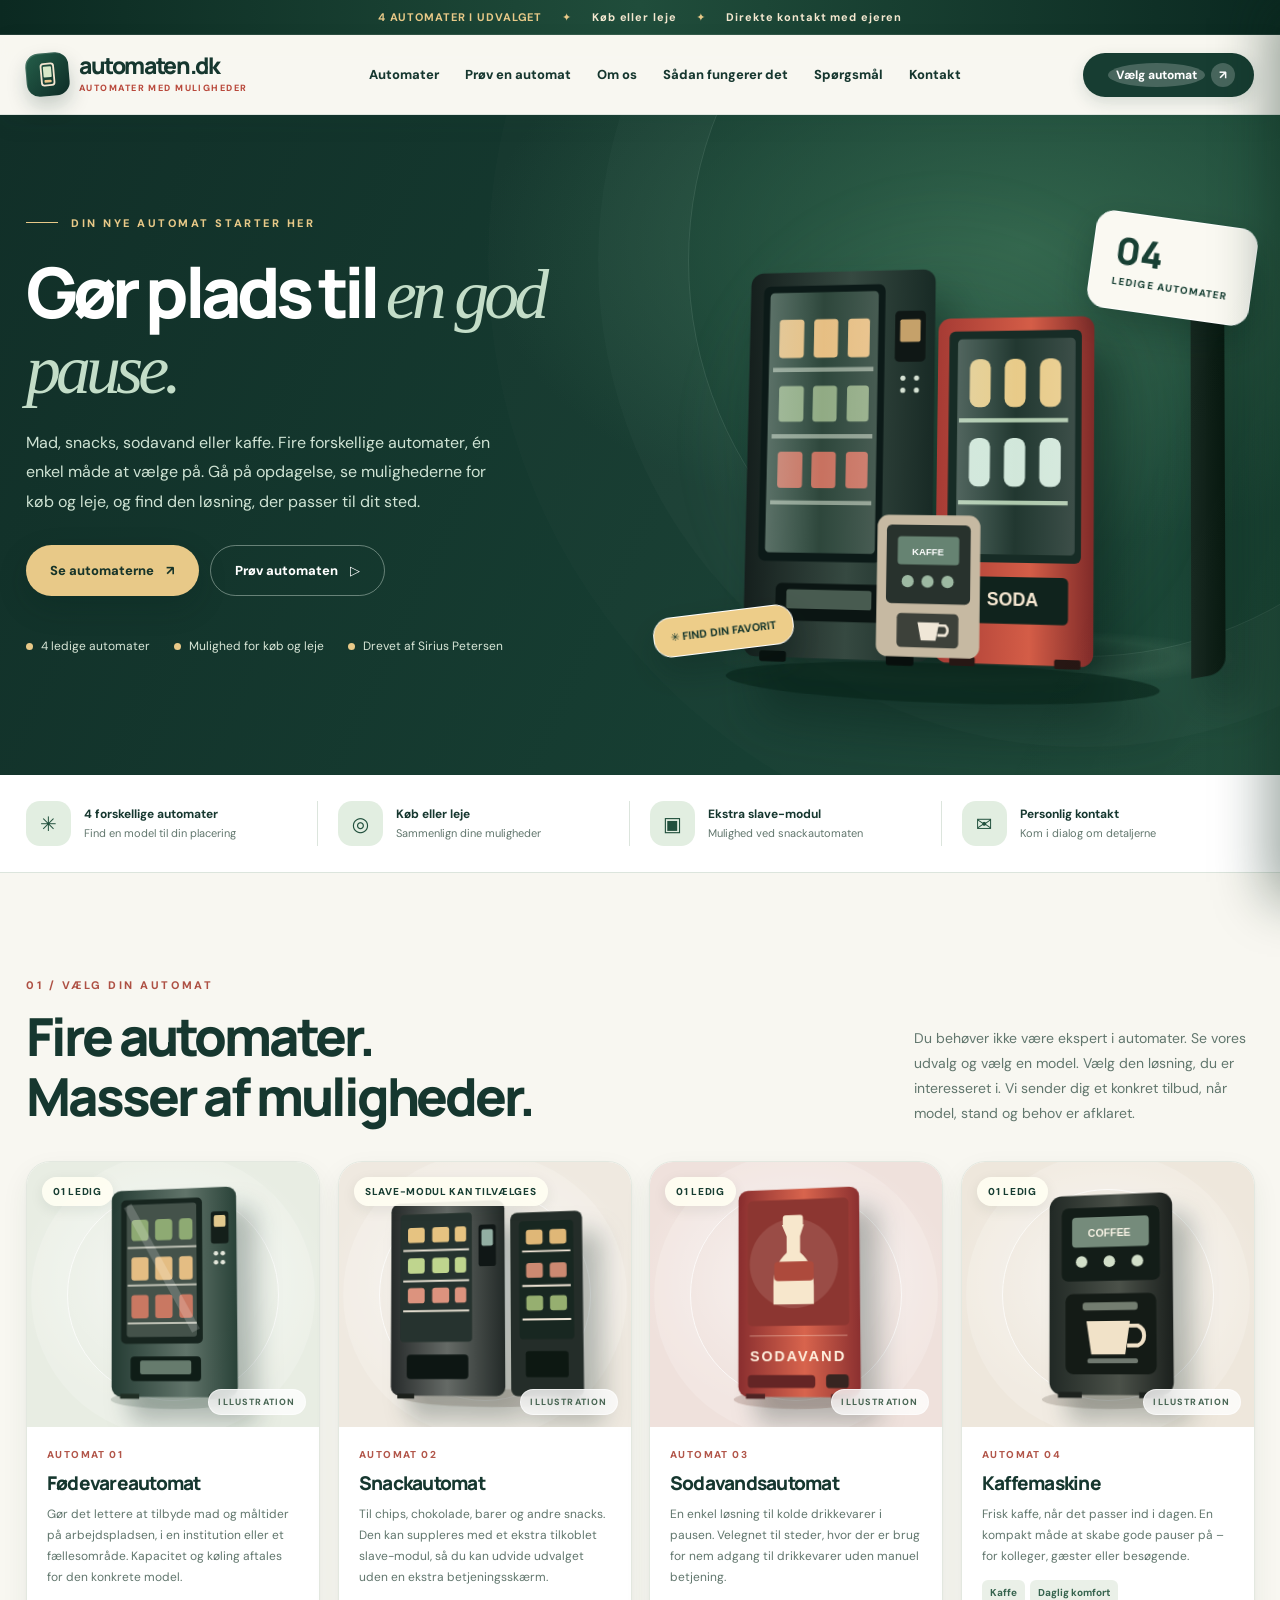
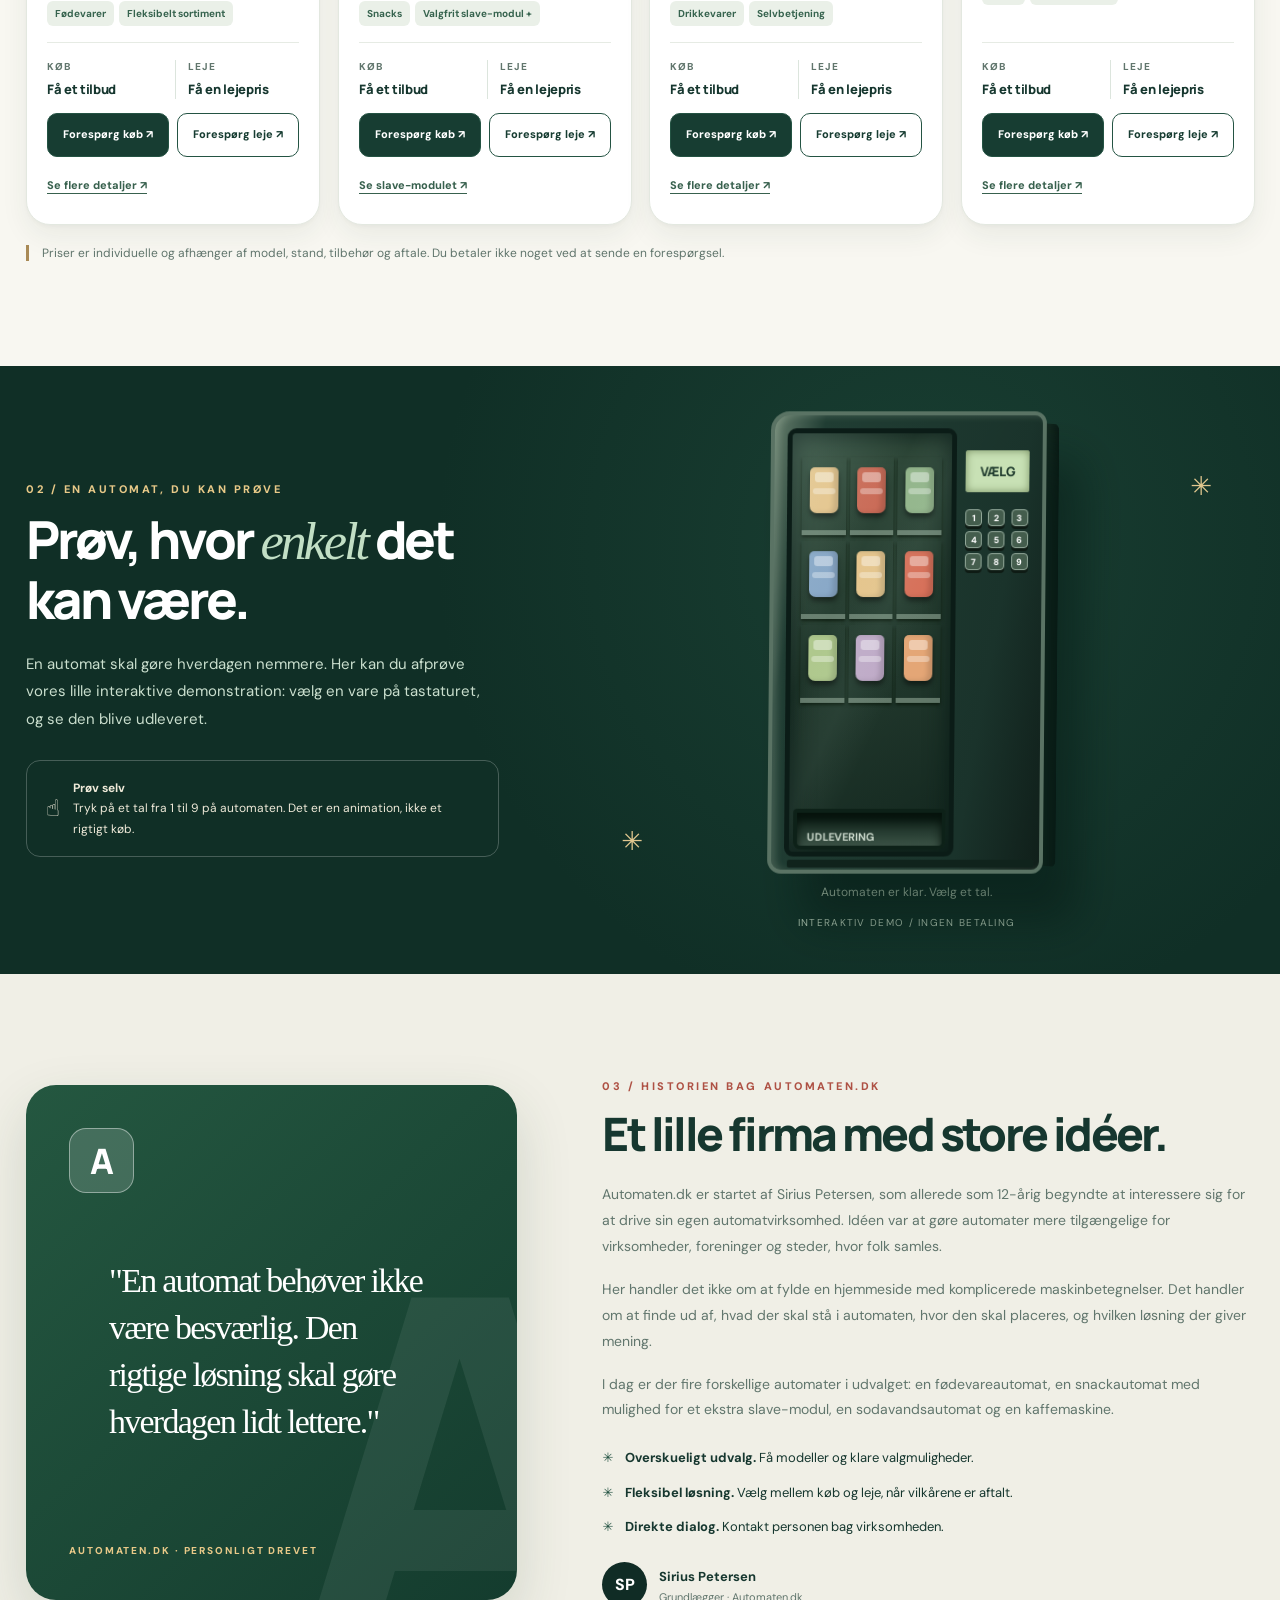
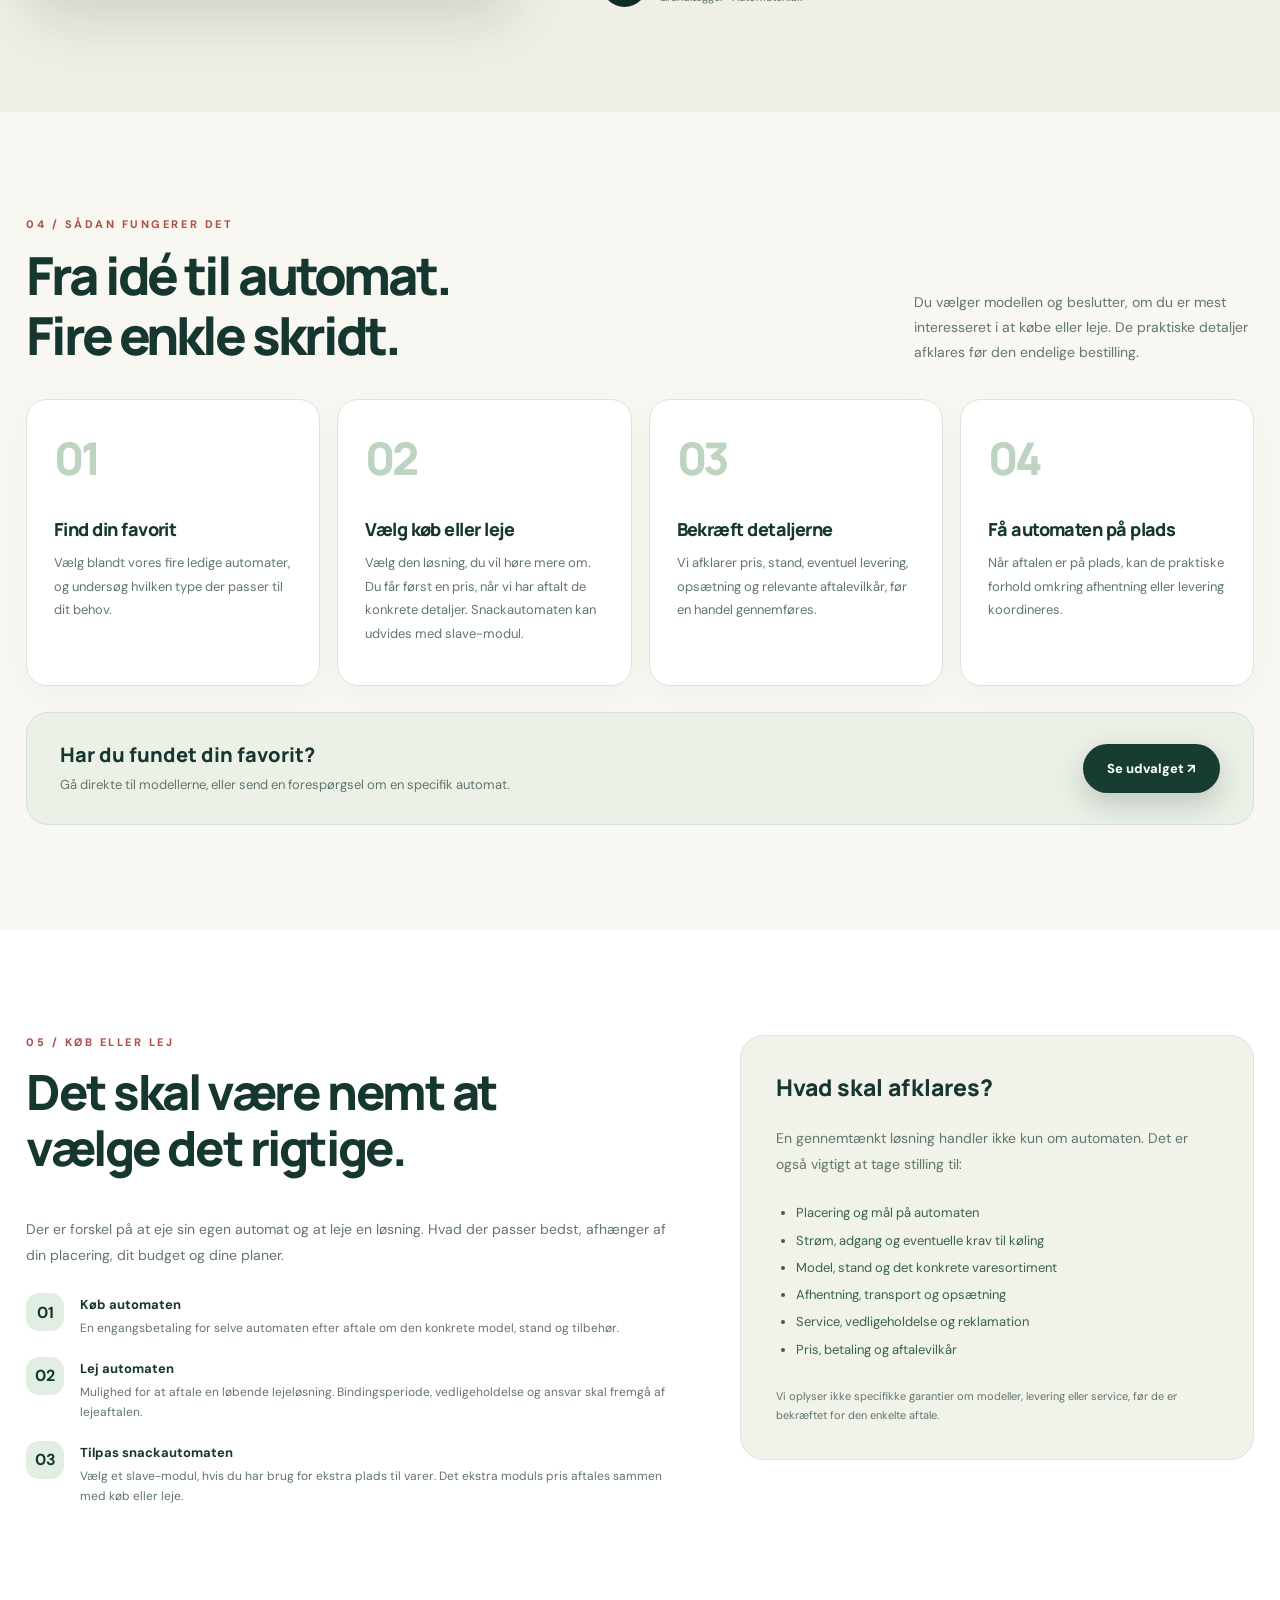
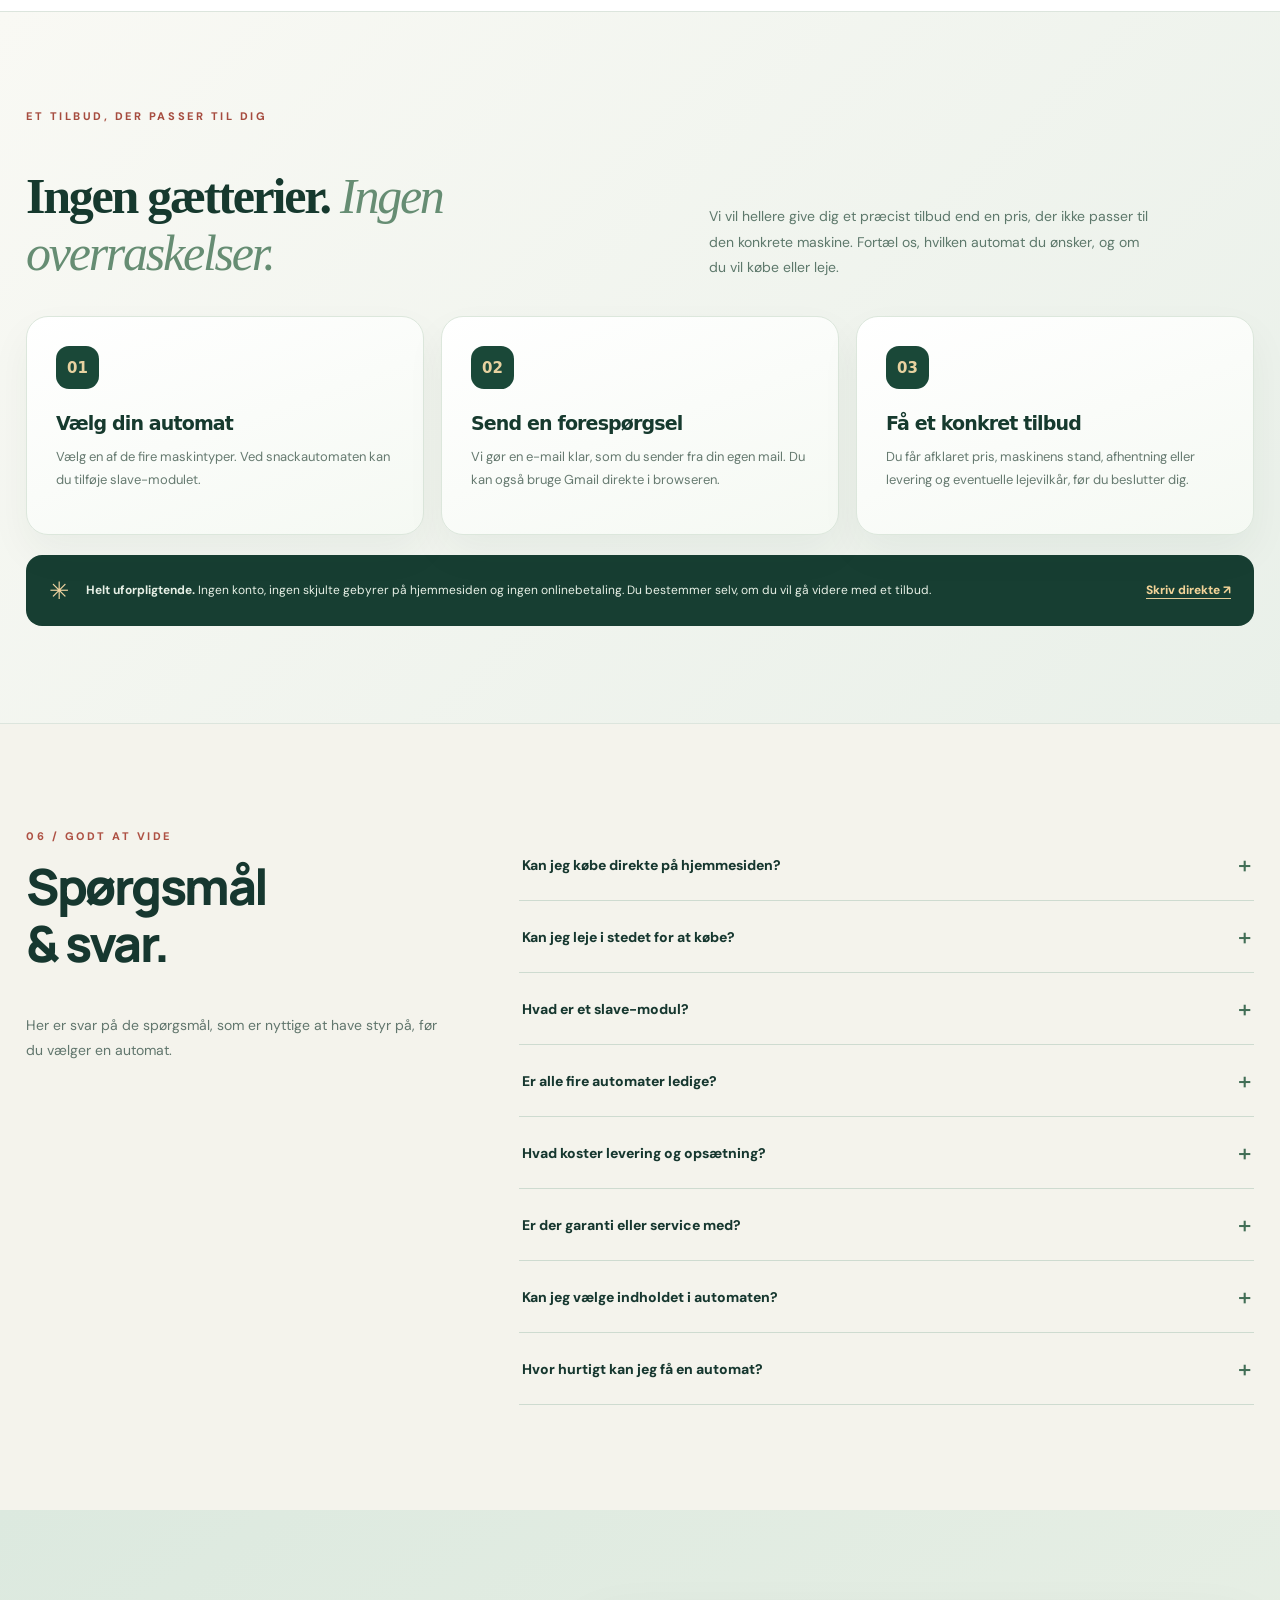
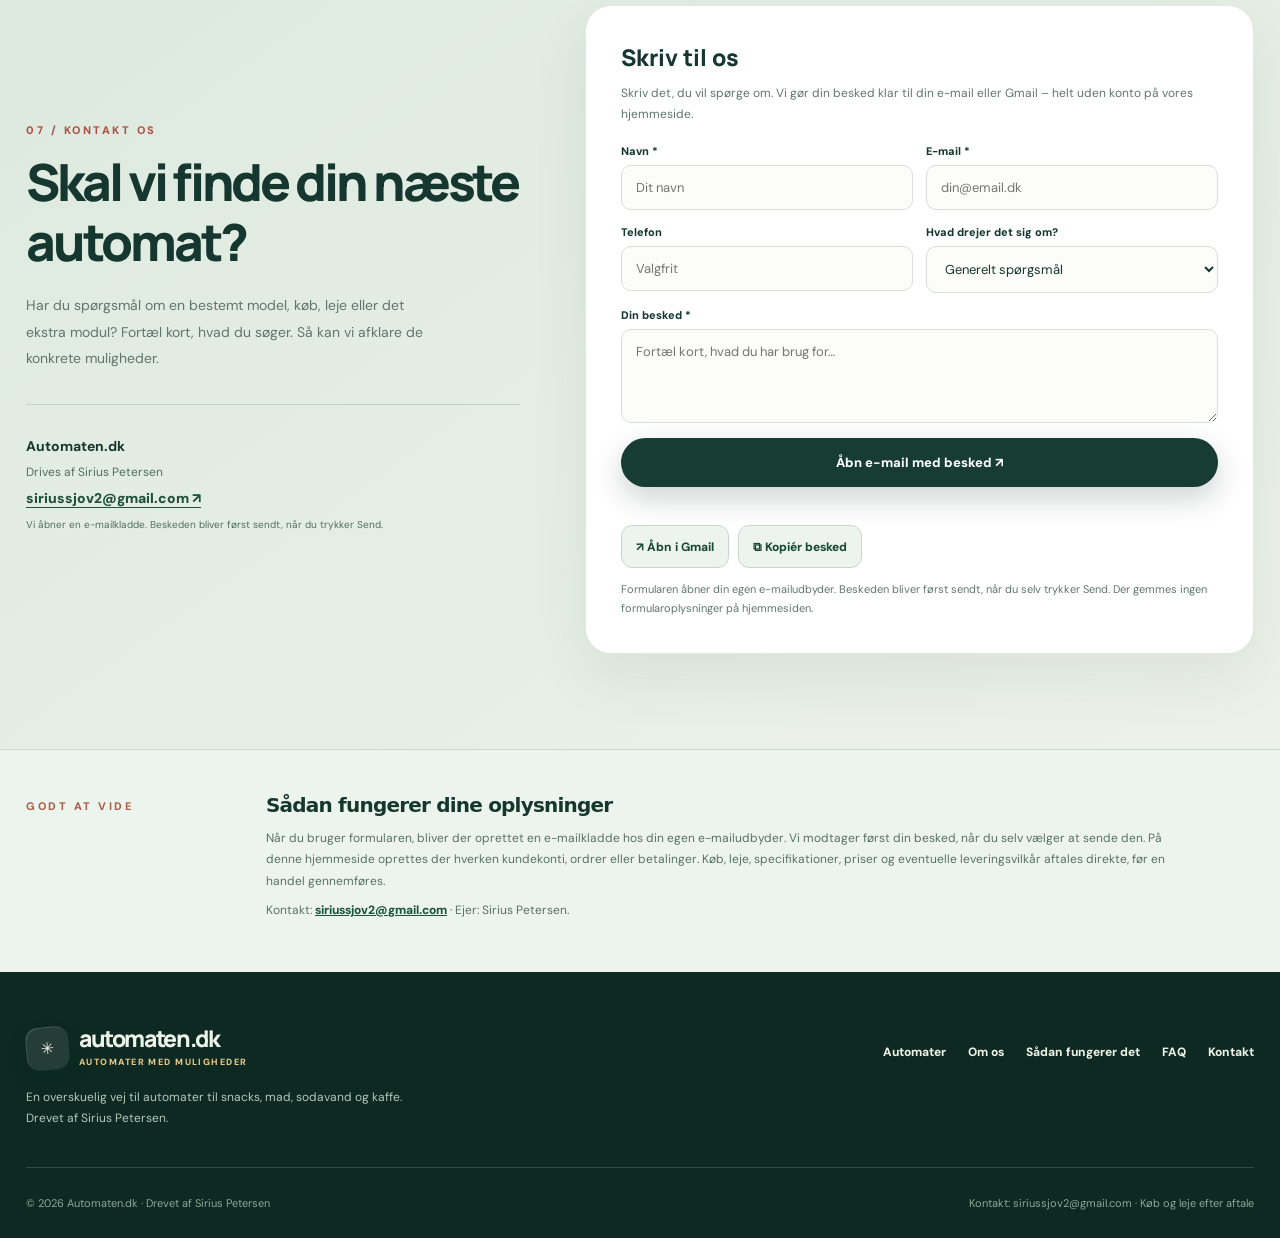
==== commit 2944d5b8: "Publish Automaten.dk inquiry-ready site: honest pricing, working email and Gmail contact, polished 3" ====
--- a/automaten/index.html
+++ b/automaten/index.html
@@ -2,9 +2,11 @@
 <html lang="da">
 <head>
 <meta charset="utf-8"><meta name="viewport" content="width=device-width, initial-scale=1"><meta name="theme-color" content="#112f29">
-<meta name="robots" content="noindex,nofollow">
+<meta name="robots" content="index,follow,max-image-preview:large">
 <meta name="description" content="Automaten.dk – vælg mellem fødevareautomat, snackautomat med valgfrit slave-modul, sodavandsautomat og kaffemaskine. Se muligheder for køb og leje.">
-<title>Automaten.dk · Din næste automat begynder her</title><link rel="icon" type="image/svg+xml" href="favicon.svg">
+<link rel="canonical" href="https://sirius-petersen.github.io/sirius-petersen/automaten/">
+<meta property="og:type" content="website"><meta property="og:locale" content="da_DK"><meta property="og:title" content="Automaten.dk – køb eller lej en automat"><meta property="og:description" content="Fire automater. Køb eller leje. Snackautomat med valgfrit slave-modul. Kontakt direkte – få et tilbud på den rigtige løsning."><meta property="og:url" content="https://sirius-petersen.github.io/sirius-petersen/automaten/"><meta name="color-scheme" content="light">
+<title>Automaten.dk – Køb eller lej en automat | 4 modeller</title><link rel="icon" type="image/svg+xml" href="favicon.svg">
 <link rel="preconnect" href="https://fonts.googleapis.com"><link rel="preconnect" href="https://fonts.gstatic.com" crossorigin>
 <link href="https://fonts.googleapis.com/css2?family=DM+Sans:wght@400;500;600;700;800&family=Manrope:wght@400;500;600;700;800&display=swap" rel="stylesheet">
 <style>
@@ -27,12 +29,69 @@
 @media(max-width:760px){.wrap{width:min(100% - 36px,1240px)}.nav{min-height:71px}.logo-words strong{font-size:19px}.logo-words small{font-size:8px}.logo-mark{width:39px;height:39px}.hamburger{display:grid;place-items:center}.nav-cta{margin-left:auto;padding:11px 12px}.nav-cta .nav-cta-label{display:none}.links{display:none;position:absolute;top:71px;left:0;right:0;background:var(--cream);border-bottom:1px solid var(--line);padding:24px;flex-direction:column;align-items:flex-start;gap:24px;box-shadow:0 18px 28px #061f1527}.links.open{display:flex}.hero-inner{grid-template-columns:1fr;gap:0;min-height:unset}.hero{min-height:0}.hero-content{padding:65px 0 0}.hero h1{font-size:clamp(48px,10vw,73px)}.hero-desc{font-size:14px;line-height:1.8}.hero-bottom{margin-top:26px}.hero-visual{height:425px}.hero-unit{height:390px;width:min(100%,420px)}.floating-sticker{top:26px;right:3%;padding:13px}.floating-sticker strong{font-size:27px}.floating-sticker.btm{bottom:38px}.hero-platform{bottom:0}.trust-in{grid-template-columns:repeat(2,1fr);padding:22px 0}.trust-item{border:0;padding-right:0}.section{padding:71px 0}.sec-head{display:block}.sec-head p{max-width:520px;margin-top:17px}.catalog{gap:12px}.prod-inner{padding:18px 15px}.prod-visual{height:260px}.prod-machine{height:244px}.demo-grid,.about-grid,.promise-grid,.faq-grid,.contact-grid{grid-template-columns:1fr;gap:32px}.demo-copy{padding:72px 0 0}.demo-stage{min-height:530px;padding:15px 0 75px}.about-card{min-height:360px;padding:28px}.about-card:before{font-size:400px}.promise-grid{gap:26px}.faq-grid{gap:10px}.contact-section{padding:70px 0}.contact-panel{padding:23px}.footer-top{display:block}.footer-nav{margin-top:30px}.footer-bottom{flex-direction:column}.mobile-btn{display:block;position:fixed;bottom:0;left:0;right:0;z-index:68;background:#fdfefbf0;padding:10px 18px max(10px,env(safe-area-inset-bottom));border-top:1px solid #dbe5d9;backdrop-filter:blur(10px)}.mobile-btn button{background:var(--green);color:#fff;border:0;border-radius:100px;font-size:13px;font-weight:800;padding:13px 18px;width:100%}body{padding-bottom:61px}}
 @media(max-width:520px){.catalog{grid-template-columns:1fr}.prod-visual{height:290px}.prod-machine{height:270px}.trust-in{grid-template-columns:1fr 1fr;gap:17px}.trust-item{align-items:flex-start}.trust-icon{min-width:36px;height:36px;font-size:16px}.trust-item b{font-size:11px}.trust-item small{font-size:10px}.steps{grid-template-columns:1fr}.step{min-height:0;padding:24px}.step h3{margin:15px 0 7px}.wide-action{display:block;padding:23px}.wide-action .pill-btn{margin-top:17px}.form-row{grid-template-columns:1fr;gap:0}.contact-panel h3{font-size:21px}.drawer-scroll{padding:20px}.drawer-head{padding:23px 20px}.hero-visual{height:375px}.hero-unit{height:345px}.demo-machine{transform:scale(.92) rotateY(-8deg)}.hero-bottom{gap:12px}}
 @media(prefers-reduced-motion:reduce){*,*:before,*:after{animation-duration:.01ms!important;transition-duration:.01ms!important;scroll-behavior:auto!important}.reveal{opacity:1;transform:none}}
+
+/* AUTOMATEN.DK – publikationsklar designpolering */
+:root{--shadow:0 24px 66px #0b302222}
+.showcase{background:linear-gradient(90deg,#0b2921,#204d3b,#0b2921);color:#f4e8d0;border-bottom:1px solid #ffffff19}
+.showcase-dot{color:var(--gold);margin:0 16px}
+.nav-shell{box-shadow:0 8px 26px #113e3110}
+.logo-mark{box-shadow:0 10px 20px #0a302436,inset 1px 1px 0 #ffffff25}
+.hero{isolation:isolate}
+.hero:after{content:"";position:absolute;inset:0;pointer-events:none;background:linear-gradient(115deg,transparent 38%,#ffffff05 49%,transparent 56%);background-size:240% 100%;animation:heroSheen 14s linear infinite;z-index:0}
+@keyframes heroSheen{0%{background-position:120% 0}100%{background-position:-110% 0}}
+.prod{box-shadow:0 11px 28px #193b2811,0 2px 5px #193b2809;transform-style:preserve-3d;will-change:transform;transition:transform .35s cubic-bezier(.2,.8,.2,1),box-shadow .35s}
+.prod:hover{box-shadow:0 28px 70px #0c3d2930,0 10px 25px #0c3d2918}
+.prod-visual{isolation:isolate}
+.prod-visual:after{content:"";pointer-events:none;position:absolute;top:-20%;left:-70%;width:70%;height:160%;background:linear-gradient(105deg,transparent 30%,#ffffff5d 50%,transparent 65%);transform:rotate(16deg) translateX(-180%);transition:transform .85s cubic-bezier(.2,.7,.2,1);z-index:3;mix-blend-mode:screen}
+.prod:hover .prod-visual:after{transform:rotate(16deg) translateX(480%)}
+.prod-machine{filter:drop-shadow(18px 22px 12px #051f1b45)!important;transition:transform .4s cubic-bezier(.2,.8,.2,1),filter .4s}
+.prod:hover .prod-machine{transform:translateY(-7px) rotateY(-4deg) scale(1.035);filter:drop-shadow(22px 28px 13px #051f1b59)!important}
+.render-note{position:absolute;bottom:12px;right:13px;z-index:4;font-size:9px;font-weight:800;letter-spacing:.13em;text-transform:uppercase;color:#496654;background:#ffffffc7;border:1px solid #ffffff95;padding:6px 9px;border-radius:100px;backdrop-filter:blur(8px)}
+.prod-prices strong{font-size:13px!important;letter-spacing:-.025em!important;white-space:normal}
+.prod-prices small{font-size:10px;text-transform:uppercase;letter-spacing:.08em;font-weight:800}
+.prod-buttons button{min-height:44px;font-size:11px;padding:10px 6px;line-height:1.2}
+.prod-link{min-height:44px}
+.offer-note{text-align:left;border-left:3px solid #a98a56;padding-left:13px;margin-top:20px}
+.direct-mail-link{font-weight:850;font-size:14px;color:#1f523c;text-decoration:underline;text-underline-offset:4px}
+.contact-panel,.story-panel,.step-card{box-shadow:0 24px 60px #173a2c13}
+.email-alternatives{display:flex;gap:9px;flex-wrap:wrap;margin-top:10px}
+.email-alternatives button{border:1px solid #c6d9c9;background:#edf4ed;color:#174936;padding:11px 14px;border-radius:11px;font-size:12px;font-weight:800;min-height:43px;transition:.2s}
+.email-alternatives button:hover{background:#dfece2;transform:translateY(-2px)}
+.drawer .email-alternatives button{flex:1}
+.services-more{padding:97px 0;background:linear-gradient(135deg,#f9f9f4,#e9f0e9);border-top:1px solid #dce5dd;border-bottom:1px solid #dce5dd}
+.detail-heading{display:grid;grid-template-columns:1.2fr 1fr;align-items:end;gap:30px;margin-bottom:35px}
+.detail-heading .overline{grid-column:1/-1;color:#a64c3f}
+.detail-heading h2{font:800 clamp(32px,4vw,50px)/1.13 Georgia,serif;color:#16392e;letter-spacing:-.045em;margin:0}
+.detail-heading h2 em{font-weight:400;color:#668d73}
+.detail-heading>p{margin:0;max-width:450px;font-size:14px;line-height:1.85;color:#5d786b}
+.detail-grid{display:grid;grid-template-columns:repeat(3,minmax(0,1fr));gap:17px}
+.detail-tile{padding:29px;border-radius:22px;min-height:219px;border:1px solid #dce7dc;background:linear-gradient(160deg,#fff,#f5f9f3);box-shadow:0 18px 40px #183e2c0d;transition:transform .25s}
+.detail-tile:hover{transform:translateY(-4px)}
+.detail-tile>span{display:inline-grid;place-items:center;width:43px;height:43px;border-radius:13px;background:#1a4838;color:#e8d2a0;font:800 15px system-ui}
+.detail-tile h3{font:800 19px/1.3 system-ui;margin:22px 0 9px;color:#163a2e;letter-spacing:-.045em}
+.detail-tile p{font-size:13px;line-height:1.8;color:#667a70;margin:0}
+.privacy-ribbon{display:flex;gap:17px;align-items:center;margin-top:20px;border-radius:16px;padding:20px 23px;background:#173e32;color:#e7f0e6}
+.privacy-ribbon>span{font-size:24px;color:#efd3a1}
+.privacy-ribbon p{font-size:12px;line-height:1.65;margin:0;flex:1}
+.privacy-ribbon a{font-size:12px;font-weight:800;flex:0 0 auto;color:#f2d398;border-bottom:1px solid #e6cd99}
+.clarity{background:#edf4ed;border-top:1px solid #cbdace;padding:42px 0}
+.clarity-inner{display:grid;grid-template-columns:210px 1fr;gap:30px;align-items:start}
+.clarity .overline{color:#ac5f48;padding-top:7px}
+.clarity h2{font:800 20px/1.3 system-ui;letter-spacing:-.04em;margin:0 0 10px}
+.clarity p{max-width:920px;color:#587265;font-size:12px;line-height:1.8;margin:0 0 8px}
+.clarity a{font-weight:800;color:#16543b;text-decoration:underline}
+.no-js{margin:0;padding:30px;text-align:center;background:#fff4d0;color:#17362b}
+#orderStatus,#contactStatus{line-height:1.7}
+:focus-visible{outline:3px solid #d2a84f!important;outline-offset:3px!important}
+@media(max-width:850px){.detail-heading{display:block}.detail-heading>p{margin-top:18px}.detail-grid{grid-template-columns:1fr;gap:11px}.detail-tile{min-height:0}.privacy-ribbon{flex-wrap:wrap}.clarity-inner{grid-template-columns:1fr;gap:12px}}
+@media(max-width:560px){.showcase{font-size:9px;letter-spacing:0}.showcase-dot{margin:0 4px}.services-more{padding:63px 0}.detail-tile{padding:23px}.privacy-ribbon{padding:20px}.privacy-ribbon a{flex-basis:100%}.email-alternatives{display:grid;grid-template-columns:1fr 1fr}.email-alternatives button{font-size:11px;padding:9px 8px}.prod-prices strong{font-size:12px!important}}
+@media(prefers-reduced-motion:reduce){.hero:after{animation:none}.prod:hover .prod-machine,.prod:hover{transform:none}.prod-visual:after{display:none}}
 </style>
 
 </head>
 <body>
 <a class="skip" href="#main">Spring til indhold</a>
-<div class="showcase" id="demoBanner"><strong>FORHÅNDSVISNING</strong> · Eksempelpriser · Betaling aktiveres ved lancering</div>
+<div class="showcase" id="demoBanner"><strong>4 AUTOMATER I UDVALGET</strong> <span class="showcase-dot" aria-hidden="true">✦</span> Køb eller leje <span class="showcase-dot" aria-hidden="true">✦</span> Direkte kontakt med ejeren</div>
 <header class="nav-shell"><div class="wrap nav">
 <a class="logo" href="#top" aria-label="Automaten.dk — forside"><span class="logo-mark" aria-hidden="true"><svg viewBox="0 0 30 30" fill="none"><rect x="8" y="3" width="14" height="24" rx="3" stroke="#f6e7d2" stroke-width="2"/><rect x="10.5" y="6" width="9" height="12" rx="1" fill="#d8e9c9"/><rect x="11" y="21" width="8" height="3" rx="1" fill="#edc98c"/></svg></span><span class="logo-words"><strong>automaten.dk</strong><small>AUTOMATER MED MULIGHEDER</small></span></a>
 <nav class="links" id="navLinks" aria-label="Hovedmenu"><a href="#automater">Automater</a><a href="#prøv">Prøv en automat</a><a href="#om">Om os</a><a href="#saadan">Sådan fungerer det</a><a href="#faq">Spørgsmål</a><a href="#kontakt">Kontakt</a></nav>
@@ -44,59 +103,52 @@
 <div class="hero-visual" id="heroVisual"><div class="hero-glow"></div><div class="hero-platform"></div><div class="hero-unit" id="heroUnit"><img src="data:image/svg+xml;charset=UTF-8,%3Csvg%20xmlns%3D%22http%3A//www.w3.org/2000/svg%22%20viewBox%3D%220%200%20580%20590%22%20aria-hidden%3D%22true%22%3E%3Cdefs%3E%3ClinearGradient%20id%3D%22h1%22%20x1%3D%220%22%20x2%3D%221%22%3E%3Cstop%20stop-color%3D%22%23151f1d%22/%3E%3Cstop%20offset%3D%22.55%22%20stop-color%3D%22%23364941%22/%3E%3Cstop%20offset%3D%221%22%20stop-color%3D%22%23182a25%22/%3E%3C/linearGradient%3E%3ClinearGradient%20id%3D%22h2%22%20x1%3D%220%22%20x2%3D%221%22%3E%3Cstop%20stop-color%3D%22%23a63b34%22/%3E%3Cstop%20offset%3D%22.6%22%20stop-color%3D%22%23d45d47%22/%3E%3Cstop%20offset%3D%221%22%20stop-color%3D%22%23802b29%22/%3E%3C/linearGradient%3E%3ClinearGradient%20id%3D%22glass%22%3E%3Cstop%20stop-color%3D%22%23d8e8e2%22%20stop-opacity%3D%22.3%22/%3E%3Cstop%20offset%3D%22.5%22%20stop-color%3D%22%23d9fff2%22%20stop-opacity%3D%22.05%22/%3E%3Cstop%20offset%3D%221%22%20stop-color%3D%22%23fff%22%20stop-opacity%3D%22.16%22/%3E%3C/linearGradient%3E%3C/defs%3E%0A%20%20%20%20%20%20%20%20%20%20%20%20%3Cellipse%20cx%3D%22280%22%20cy%3D%22563%22%20rx%3D%22248%22%20ry%3D%2222%22%20fill%3D%22%2309251b%22%20opacity%3D%22.65%22/%3E%3Cg%20transform%3D%22translate%2852%2092%29%22%3E%3Crect%20width%3D%22222%22%20height%3D%22448%22%20rx%3D%2215%22%20fill%3D%22url%28%23h1%29%22/%3E%3Crect%20x%3D%2216%22%20y%3D%2216%22%20width%3D%22147%22%20height%3D%22322%22%20rx%3D%228%22%20fill%3D%22%230c1a18%22/%3E%3Crect%20x%3D%2224%22%20y%3D%2224%22%20width%3D%22131%22%20height%3D%22304%22%20rx%3D%225%22%20fill%3D%22%23253d32%22/%3E%0A%20%20%20%20%20%20%20%20%20%20%20%20%3Cg%20fill%3D%22%23e7bb7d%22%3E%3Crect%20x%3D%2236%22%20y%3D%2256%22%20width%3D%2230%22%20height%3D%2245%22%20rx%3D%224%22/%3E%3Crect%20x%3D%2278%22%20y%3D%2256%22%20width%3D%2229%22%20height%3D%2245%22%20rx%3D%224%22/%3E%3Crect%20x%3D%22119%22%20y%3D%2256%22%20width%3D%2226%22%20height%3D%2245%22%20rx%3D%224%22/%3E%3C/g%3E%3Cg%20fill%3D%22%238da67e%22%3E%3Crect%20x%3D%2237%22%20y%3D%22134%22%20width%3D%2230%22%20height%3D%2242%22%20rx%3D%224%22/%3E%3Crect%20x%3D%2278%22%20y%3D%22134%22%20width%3D%2229%22%20height%3D%2242%22%20rx%3D%224%22/%3E%3Crect%20x%3D%22119%22%20y%3D%22134%22%20width%3D%2226%22%20height%3D%2242%22%20rx%3D%224%22/%3E%3C/g%3E%3Cg%20fill%3D%22%23c76a58%22%3E%3Crect%20x%3D%2237%22%20y%3D%22211%22%20width%3D%2230%22%20height%3D%2242%22%20rx%3D%224%22/%3E%3Crect%20x%3D%2278%22%20y%3D%22211%22%20width%3D%2229%22%20height%3D%2242%22%20rx%3D%224%22/%3E%3Crect%20x%3D%22119%22%20y%3D%22211%22%20width%3D%2226%22%20height%3D%2242%22%20rx%3D%224%22/%3E%3C/g%3E%3Cg%20stroke%3D%22%23d9e3d2%22%20stroke-opacity%3D%22.55%22%20stroke-width%3D%225%22%3E%3Cpath%20d%3D%22M29%20115h121M29%20193h121M29%20270h121%22/%3E%3C/g%3E%3Crect%20x%3D%2224%22%20y%3D%2224%22%20width%3D%22131%22%20height%3D%22304%22%20rx%3D%225%22%20fill%3D%22url%28%23glass%29%22/%3E%3Crect%20x%3D%22175%22%20y%3D%2248%22%20width%3D%2236%22%20height%3D%2259%22%20rx%3D%225%22%20fill%3D%22%230f1715%22/%3E%3Crect%20x%3D%22181%22%20y%3D%2258%22%20width%3D%2224%22%20height%3D%2226%22%20rx%3D%222%22%20fill%3D%22%23c5a16a%22/%3E%3Cg%20fill%3D%22%23d6e2d4%22%3E%3Ccircle%20cx%3D%22185%22%20cy%3D%22126%22%20r%3D%223%22/%3E%3Ccircle%20cx%3D%22201%22%20cy%3D%22126%22%20r%3D%223%22/%3E%3Ccircle%20cx%3D%22185%22%20cy%3D%22140%22%20r%3D%223%22/%3E%3Ccircle%20cx%3D%22201%22%20cy%3D%22140%22%20r%3D%223%22/%3E%3C/g%3E%3Crect%20x%3D%2238%22%20y%3D%22363%22%20width%3D%22128%22%20height%3D%2243%22%20rx%3D%227%22%20fill%3D%22%230b1513%22/%3E%3Crect%20x%3D%2251%22%20y%3D%22370%22%20width%3D%22101%22%20height%3D%2222%22%20rx%3D%223%22%20fill%3D%22%23485b50%22/%3E%3Crect%20x%3D%2220%22%20y%3D%22441%22%20width%3D%2232%22%20height%3D%2212%22%20rx%3D%223%22%20fill%3D%22%23080f0d%22/%3E%3Crect%20x%3D%22170%22%20y%3D%22441%22%20width%3D%2232%22%20height%3D%2212%22%20rx%3D%223%22%20fill%3D%22%23080f0d%22/%3E%3C/g%3E%0A%20%20%20%20%20%20%20%20%20%20%20%20%3Cg%20transform%3D%22translate%28278%20150%29%22%3E%3Crect%20width%3D%22178%22%20height%3D%22390%22%20rx%3D%2214%22%20fill%3D%22url%28%23h2%29%22/%3E%3Crect%20x%3D%2213%22%20y%3D%2215%22%20width%3D%22151%22%20height%3D%22262%22%20rx%3D%227%22%20fill%3D%22%23172c26%22/%3E%3Crect%20x%3D%2221%22%20y%3D%2223%22%20width%3D%22135%22%20height%3D%22246%22%20rx%3D%225%22%20fill%3D%22%23182d26%22/%3E%3Cg%20fill%3D%22%23e9c883%22%3E%3Crect%20x%3D%2237%22%20y%3D%2247%22%20width%3D%2224%22%20height%3D%2255%22%20rx%3D%2210%22/%3E%3Crect%20x%3D%2277%22%20y%3D%2247%22%20width%3D%2224%22%20height%3D%2255%22%20rx%3D%2210%22/%3E%3Crect%20x%3D%22117%22%20y%3D%2247%22%20width%3D%2224%22%20height%3D%2255%22%20rx%3D%2210%22/%3E%3C/g%3E%3Cg%20fill%3D%22%23d1e6d9%22%3E%3Crect%20x%3D%2237%22%20y%3D%22137%22%20width%3D%2224%22%20height%3D%2255%22%20rx%3D%2210%22/%3E%3Crect%20x%3D%2277%22%20y%3D%22137%22%20width%3D%2224%22%20height%3D%2255%22%20rx%3D%2210%22/%3E%3Crect%20x%3D%22117%22%20y%3D%22137%22%20width%3D%2224%22%20height%3D%2255%22%20rx%3D%2210%22/%3E%3C/g%3E%3Cpath%20d%3D%22M25%20117h124M25%20210h124%22%20stroke%3D%22%23acc6a9%22%20stroke-width%3D%225%22/%3E%3Crect%20x%3D%2223%22%20y%3D%2224%22%20width%3D%22134%22%20height%3D%22244%22%20rx%3D%225%22%20fill%3D%22url%28%23glass%29%22/%3E%3Crect%20x%3D%2227%22%20y%3D%22293%22%20width%3D%22123%22%20height%3D%2252%22%20rx%3D%226%22%20fill%3D%22%2310231d%22/%3E%3Ctext%20x%3D%2288%22%20y%3D%22325%22%20fill%3D%22%23f7e8d2%22%20text-anchor%3D%22middle%22%20font-family%3D%22Arial%22%20font-weight%3D%22bold%22%20font-size%3D%2220%22%3ESODA%3C/text%3E%3Crect%20x%3D%2217%22%20y%3D%22383%22%20width%3D%2229%22%20height%3D%2210%22%20rx%3D%222%22%20fill%3D%22%23271714%22/%3E%3Crect%20x%3D%22135%22%20y%3D%22383%22%20width%3D%2229%22%20height%3D%2210%22%20rx%3D%222%22%20fill%3D%22%23271714%22/%3E%3C/g%3E%0A%20%20%20%20%20%20%20%20%20%20%20%20%3Cg%20transform%3D%22translate%28210%20375%29%22%3E%3Crect%20width%3D%22119%22%20height%3D%22160%22%20rx%3D%2213%22%20fill%3D%22%23c6b9a2%22/%3E%3Crect%20x%3D%2211%22%20y%3D%2211%22%20width%3D%2297%22%20height%3D%2289%22%20rx%3D%226%22%20fill%3D%22%2328322d%22/%3E%3Crect%20x%3D%2224%22%20y%3D%2224%22%20width%3D%2271%22%20height%3D%2232%22%20rx%3D%224%22%20fill%3D%22%23668372%22/%3E%3Ctext%20x%3D%2259%22%20y%3D%2245%22%20fill%3D%22%23fff%22%20font-size%3D%2211%22%20font-weight%3D%22bold%22%20text-anchor%3D%22middle%22%20font-family%3D%22Arial%22%3EKAFFE%3C/text%3E%3Cg%20fill%3D%22%239db9a2%22%3E%3Ccircle%20cx%3D%2236%22%20cy%3D%2275%22%20r%3D%227%22/%3E%3Ccircle%20cx%3D%2259%22%20cy%3D%2275%22%20r%3D%227%22/%3E%3Ccircle%20cx%3D%2282%22%20cy%3D%2275%22%20r%3D%227%22/%3E%3C/g%3E%3Crect%20x%3D%2224%22%20y%3D%22111%22%20width%3D%2271%22%20height%3D%2238%22%20rx%3D%225%22%20fill%3D%22%233d413a%22/%3E%3Cpath%20d%3D%22M48%20121h25l-4%2020H52z%22%20fill%3D%22%23f0e7d7%22/%3E%3Cpath%20d%3D%22M71%20124h9a7%207%200%20010%2011h-9%22%20fill%3D%22none%22%20stroke%3D%22%23f0e7d7%22%20stroke-width%3D%223%22/%3E%3C/g%3E%0A%20%20%20%20%20%20%20%20%20%20%3C/svg%3E" width="580" height="590" alt="Illustration af automater til snacks, sodavand og kaffe"></div><div class="floating-sticker"><strong>04</strong><span>LEDIGE AUTOMATER</span></div><div class="floating-sticker btm">✳ FIND DIN FAVORIT</div></div>
 </div></section>
 <section class="trust" aria-label="Overblik"><div class="wrap trust-in"><div class="trust-item"><span class="trust-icon">✳</span><div><b>4 forskellige automater</b><small>Find en model til din placering</small></div></div><div class="trust-item"><span class="trust-icon">◎</span><div><b>Køb eller leje</b><small>Sammenlign dine muligheder</small></div></div><div class="trust-item"><span class="trust-icon">▣</span><div><b>Ekstra slave-modul</b><small>Mulighed ved snackautomaten</small></div></div><div class="trust-item"><span class="trust-icon">✉</span><div><b>Personlig kontakt</b><small>Kom i dialog om detaljerne</small></div></div></div></section>
-<section class="section" id="automater"><div class="wrap"><div class="sec-head reveal"><div><span class="overline">01 / VÆLG DIN AUTOMAT</span><h2>Fire automater.<br>Masser af muligheder.</h2></div><p>Du behøver ikke være ekspert i automater. Se vores udvalg og vælg en model. Køb og leje er vist med eksempelpriser, indtil de endelige priser er fastsat.</p></div>
+<section class="section" id="automater"><div class="wrap"><div class="sec-head reveal"><div><span class="overline">01 / VÆLG DIN AUTOMAT</span><h2>Fire automater.<br>Masser af muligheder.</h2></div><p>Du behøver ikke være ekspert i automater. Se vores udvalg og vælg en model. Vælg den løsning, du er interesseret i. Vi sender dig et konkret tilbud, når model, stand og behov er afklaret.</p></div>
 <div class="catalog" id="catalog">
-<article class="prod reveal" data-product="food"><div class="prod-visual"><span class="prod-status">01 LEDIG</span><img class="prod-machine" src="data:image/svg+xml;charset=UTF-8,%3Csvg%20xmlns%3D%22http%3A//www.w3.org/2000/svg%22%20class%3D%22machine-figure%22%20viewBox%3D%220%200%20260%20250%22%20role%3D%22img%22%20aria-label%3D%22Illustration%20af%20f%C3%B8devareautomat%22%3E%3Cdefs%3E%3ClinearGradient%20id%3D%22fgrad%22%20x1%3D%220%22%20x2%3D%221%22%3E%3Cstop%20stop-color%3D%22%23243b33%22/%3E%3Cstop%20offset%3D%22.6%22%20stop-color%3D%22%2361746a%22/%3E%3Cstop%20offset%3D%221%22%20stop-color%3D%22%23294238%22/%3E%3C/linearGradient%3E%3C/defs%3E%3Cellipse%20cx%3D%22130%22%20cy%3D%22232%22%20rx%3D%2265%22%20ry%3D%229%22%20fill%3D%22%23374f4133%22/%3E%3Crect%20x%3D%2266%22%20y%3D%2216%22%20width%3D%22130%22%20height%3D%22213%22%20rx%3D%2210%22%20fill%3D%22url%28%23fgrad%29%22/%3E%3Crect%20x%3D%2276%22%20y%3D%2226%22%20width%3D%2285%22%20height%3D%22149%22%20rx%3D%225%22%20fill%3D%22%2317251f%22/%3E%3Crect%20x%3D%2282%22%20y%3D%2231%22%20width%3D%2273%22%20height%3D%22137%22%20rx%3D%223%22%20fill%3D%22%23e4f2e5%22%20fill-opacity%3D%22.22%22/%3E%3Cg%20fill%3D%22%238eaa73%22%3E%3Crect%20x%3D%2287%22%20y%3D%2247%22%20width%3D%2218%22%20height%3D%2222%22%20rx%3D%224%22/%3E%3Crect%20x%3D%22112%22%20y%3D%2247%22%20width%3D%2218%22%20height%3D%2222%22%20rx%3D%224%22/%3E%3Crect%20x%3D%22137%22%20y%3D%2247%22%20width%3D%2214%22%20height%3D%2222%22%20rx%3D%224%22/%3E%3C/g%3E%3Cg%20fill%3D%22%23e4bd83%22%3E%3Crect%20x%3D%2287%22%20y%3D%2286%22%20width%3D%2218%22%20height%3D%2224%22%20rx%3D%223%22/%3E%3Crect%20x%3D%22112%22%20y%3D%2286%22%20width%3D%2218%22%20height%3D%2224%22%20rx%3D%223%22/%3E%3Crect%20x%3D%22137%22%20y%3D%2286%22%20width%3D%2214%22%20height%3D%2224%22%20rx%3D%223%22/%3E%3C/g%3E%3Cg%20fill%3D%22%23c97862%22%3E%3Crect%20x%3D%2287%22%20y%3D%22125%22%20width%3D%2218%22%20height%3D%2224%22%20rx%3D%223%22/%3E%3Crect%20x%3D%22112%22%20y%3D%22125%22%20width%3D%2218%22%20height%3D%2224%22%20rx%3D%223%22/%3E%3Crect%20x%3D%22137%22%20y%3D%22125%22%20width%3D%2214%22%20height%3D%2224%22%20rx%3D%223%22/%3E%3C/g%3E%3Cg%20stroke%3D%22%23f1eee0%22%20stroke-opacity%3D%22.7%22%20stroke-width%3D%222%22%3E%3Cpath%20d%3D%22M83%2076h72M83%20115h72M83%20154h72%22/%3E%3C/g%3E%3Cpath%20d%3D%22M83%2032l71%20130%22%20stroke%3D%22%23fff%22%20stroke-opacity%3D%22.18%22%20stroke-width%3D%229%22/%3E%3Crect%20x%3D%22170%22%20y%3D%2241%22%20width%3D%2218%22%20height%3D%2233%22%20rx%3D%223%22%20fill%3D%22%23141f1a%22/%3E%3Crect%20x%3D%22173%22%20y%3D%2245%22%20width%3D%2212%22%20height%3D%2212%22%20rx%3D%222%22%20fill%3D%22%23e2c98e%22/%3E%3Cg%20fill%3D%22%23e4e7db%22%3E%3Ccircle%20cx%3D%22175%22%20cy%3D%2284%22%20r%3D%222.3%22/%3E%3Ccircle%20cx%3D%22182%22%20cy%3D%2284%22%20r%3D%222.3%22/%3E%3Ccircle%20cx%3D%22175%22%20cy%3D%2293%22%20r%3D%222.3%22/%3E%3Ccircle%20cx%3D%22182%22%20cy%3D%2293%22%20r%3D%222.3%22/%3E%3C/g%3E%3Crect%20x%3D%2286%22%20y%3D%22188%22%20width%3D%2273%22%20height%3D%2225%22%20rx%3D%224%22%20fill%3D%22%230f1d17%22/%3E%3Crect%20x%3D%2296%22%20y%3D%22192%22%20width%3D%2253%22%20height%3D%2214%22%20rx%3D%222%22%20fill%3D%22%23667b6d%22/%3E%3Crect%20x%3D%2275%22%20y%3D%22226%22%20width%3D%2220%22%20height%3D%225%22%20fill%3D%22%23202e24%22/%3E%3Crect%20x%3D%22167%22%20y%3D%22226%22%20width%3D%2220%22%20height%3D%225%22%20fill%3D%22%23202e24%22/%3E%3C/svg%3E" alt="Illustration af en fødevareautomat" loading="lazy"></div><div class="prod-inner"><span class="prod-num">AUTOMAT 01</span><h3>Fødevareautomat</h3><p>Gør det lettere at tilbyde mad og måltider på arbejdspladsen, i en institution eller et fællesområde. Kapacitet og køling aftales for den konkrete model.</p><div class="features"><span>Fødevarer</span><span>Fleksibelt sortiment</span></div><div class="prod-prices"><div><small>Køb · eksempel</small><strong data-price="food:buy">–</strong></div><div><small>Leje pr. md. · eksempel</small><strong data-price="food:rent">–</strong></div></div><div class="prod-buttons"><button type="button" data-order="food:buy">Køb nu ↗</button><button type="button" data-order="food:rent">Lej ↗</button></div><button type="button" class="prod-link" data-details="food">Se flere detaljer ↗</button></div></article>
-<article class="prod reveal" data-product="snack"><div class="prod-visual"><span class="prod-status">SLAVE-MODUL KAN TILVÆLGES</span><img class="prod-machine" src="data:image/svg+xml;charset=UTF-8,%3Csvg%20xmlns%3D%22http%3A//www.w3.org/2000/svg%22%20class%3D%22machine-figure%22%20viewBox%3D%220%200%20260%20250%22%20role%3D%22img%22%20aria-label%3D%22Illustration%20af%20snackautomat%20med%20tilkoblet%20slave-modul%22%3E%3Cdefs%3E%3ClinearGradient%20id%3D%22sgrad%22%3E%3Cstop%20stop-color%3D%22%23262a2a%22/%3E%3Cstop%20offset%3D%22.5%22%20stop-color%3D%22%23656a66%22/%3E%3Cstop%20offset%3D%221%22%20stop-color%3D%22%23232a28%22/%3E%3C/linearGradient%3E%3C/defs%3E%3Cellipse%20cx%3D%22137%22%20cy%3D%22230%22%20rx%3D%2294%22%20ry%3D%229%22%20fill%3D%22%2345362930%22/%3E%3Crect%20x%3D%2231%22%20y%3D%2228%22%20width%3D%22120%22%20height%3D%22200%22%20rx%3D%229%22%20fill%3D%22url%28%23sgrad%29%22/%3E%3Crect%20x%3D%2241%22%20y%3D%2240%22%20width%3D%2276%22%20height%3D%22133%22%20rx%3D%224%22%20fill%3D%22%2314221d%22/%3E%3Cg%20fill%3D%22%23e4be76%22%3E%3Crect%20x%3D%2249%22%20y%3D%2254%22%20width%3D%2218%22%20height%3D%2216%22%20rx%3D%223%22/%3E%3Crect%20x%3D%2275%22%20y%3D%2254%22%20width%3D%2218%22%20height%3D%2216%22%20rx%3D%223%22/%3E%3Crect%20x%3D%2299%22%20y%3D%2254%22%20width%3D%2212%22%20height%3D%2216%22%20rx%3D%223%22/%3E%3C/g%3E%3Cg%20fill%3D%22%23b9d184%22%3E%3Crect%20x%3D%2249%22%20y%3D%2286%22%20width%3D%2218%22%20height%3D%2216%22%20rx%3D%223%22/%3E%3Crect%20x%3D%2275%22%20y%3D%2286%22%20width%3D%2218%22%20height%3D%2216%22%20rx%3D%223%22/%3E%3Crect%20x%3D%2299%22%20y%3D%2286%22%20width%3D%2212%22%20height%3D%2216%22%20rx%3D%223%22/%3E%3C/g%3E%3Cg%20fill%3D%22%23d98a73%22%3E%3Crect%20x%3D%2249%22%20y%3D%22117%22%20width%3D%2218%22%20height%3D%2216%22%20rx%3D%223%22/%3E%3Crect%20x%3D%2275%22%20y%3D%22117%22%20width%3D%2218%22%20height%3D%2216%22%20rx%3D%223%22/%3E%3Crect%20x%3D%2299%22%20y%3D%22117%22%20width%3D%2212%22%20height%3D%2216%22%20rx%3D%223%22/%3E%3C/g%3E%3Cg%20stroke%3D%22%23e1dacb%22%20stroke-width%3D%222%22%3E%3Cpath%20d%3D%22M44%2078h70M44%20110h70M44%20141h70%22/%3E%3C/g%3E%3Crect%20x%3D%2241%22%20y%3D%2240%22%20width%3D%2276%22%20height%3D%22133%22%20rx%3D%224%22%20fill%3D%22%23fff%22%20fill-opacity%3D%22.08%22/%3E%3Crect%20x%3D%22124%22%20y%3D%2253%22%20width%3D%2218%22%20height%3D%2243%22%20rx%3D%223%22%20fill%3D%22%23101716%22/%3E%3Crect%20x%3D%22127%22%20y%3D%2258%22%20width%3D%2212%22%20height%3D%2217%22%20rx%3D%222%22%20fill%3D%22%2393afa3%22/%3E%3Crect%20x%3D%2248%22%20y%3D%22186%22%20width%3D%2265%22%20height%3D%2225%22%20rx%3D%224%22%20fill%3D%22%230d1613%22/%3E%3Crect%20x%3D%22157%22%20y%3D%2242%22%20width%3D%2273%22%20height%3D%22186%22%20rx%3D%227%22%20fill%3D%22%23242d29%22/%3E%3Crect%20x%3D%22166%22%20y%3D%2251%22%20width%3D%2255%22%20height%3D%22120%22%20rx%3D%224%22%20fill%3D%22%23182721%22/%3E%3Cg%20fill%3D%22%23dfb777%22%3E%3Crect%20x%3D%22173%22%20y%3D%2260%22%20width%3D%2217%22%20height%3D%2215%22%20rx%3D%223%22/%3E%3Crect%20x%3D%22197%22%20y%3D%2260%22%20width%3D%2217%22%20height%3D%2215%22%20rx%3D%223%22/%3E%3C/g%3E%3Cg%20fill%3D%22%23cc8971%22%3E%3Crect%20x%3D%22173%22%20y%3D%2294%22%20width%3D%2217%22%20height%3D%2215%22%20rx%3D%223%22/%3E%3Crect%20x%3D%22197%22%20y%3D%2294%22%20width%3D%2217%22%20height%3D%2215%22%20rx%3D%223%22/%3E%3C/g%3E%3Cg%20fill%3D%22%2396af70%22%3E%3Crect%20x%3D%22173%22%20y%3D%22127%22%20width%3D%2217%22%20height%3D%2215%22%20rx%3D%223%22/%3E%3Crect%20x%3D%22197%22%20y%3D%22127%22%20width%3D%2217%22%20height%3D%2215%22%20rx%3D%223%22/%3E%3C/g%3E%3Cg%20stroke%3D%22%23eee3d4%22%20stroke-width%3D%222%22%3E%3Cpath%20d%3D%22M169%2082h49M169%20117h49M169%20151h49%22/%3E%3C/g%3E%3Crect%20x%3D%22172%22%20y%3D%22183%22%20width%3D%2243%22%20height%3D%2226%22%20rx%3D%223%22%20fill%3D%22%230d1812%22/%3E%3Crect%20x%3D%2238%22%20y%3D%22226%22%20width%3D%2218%22%20height%3D%225%22%20fill%3D%22%231c201b%22/%3E%3Crect%20x%3D%22208%22%20y%3D%22226%22%20width%3D%2217%22%20height%3D%225%22%20fill%3D%22%231c201b%22/%3E%3C/svg%3E" alt="Illustration af snackautomat med tilkoblet modul" loading="lazy"></div><div class="prod-inner"><span class="prod-num">AUTOMAT 02</span><h3>Snackautomat</h3><p>Til chips, chokolade, barer og andre snacks. Den kan suppleres med et ekstra tilkoblet slave-modul, så du kan udvide udvalget uden en ekstra betjeningsskærm.</p><div class="features"><span>Snacks</span><span>Valgfrit slave-modul +</span></div><div class="prod-prices"><div><small>Køb · eksempel</small><strong data-price="snack:buy">–</strong></div><div><small>Leje pr. md. · eksempel</small><strong data-price="snack:rent">–</strong></div></div><div class="prod-buttons"><button type="button" data-order="snack:buy">Køb nu ↗</button><button type="button" data-order="snack:rent">Lej ↗</button></div><button type="button" class="prod-link" data-details="snack">Se slave-modulet ↗</button></div></article>
-<article class="prod reveal" data-product="soda"><div class="prod-visual"><span class="prod-status">01 LEDIG</span><img class="prod-machine" src="data:image/svg+xml;charset=UTF-8,%3Csvg%20xmlns%3D%22http%3A//www.w3.org/2000/svg%22%20class%3D%22machine-figure%22%20viewBox%3D%220%200%20260%20250%22%20role%3D%22img%22%20aria-label%3D%22Illustration%20af%20sodavandsautomat%22%3E%3Cdefs%3E%3ClinearGradient%20id%3D%22sodagrad%22%3E%3Cstop%20stop-color%3D%22%23892e2f%22/%3E%3Cstop%20offset%3D%22.55%22%20stop-color%3D%22%23d8644d%22/%3E%3Cstop%20offset%3D%221%22%20stop-color%3D%22%238b3030%22/%3E%3C/linearGradient%3E%3C/defs%3E%3Cellipse%20cx%3D%22130%22%20cy%3D%22232%22%20rx%3D%2265%22%20ry%3D%229%22%20fill%3D%22%2367382a38%22/%3E%3Crect%20x%3D%2270%22%20y%3D%2216%22%20width%3D%22126%22%20height%3D%22213%22%20rx%3D%2210%22%20fill%3D%22url%28%23sodagrad%29%22/%3E%3Crect%20x%3D%2280%22%20y%3D%2227%22%20width%3D%22105%22%20height%3D%22130%22%20rx%3D%225%22%20fill%3D%22%238c3631%22/%3E%3Ccircle%20cx%3D%22128%22%20cy%3D%2293%22%20r%3D%2246%22%20fill%3D%22%23f1e0cf%22%20fill-opacity%3D%22.13%22/%3E%3Cpath%20d%3D%22M116%2053h23l-4%2012v17c9%208%2014%2018%2014%2034v19h-42v-19c0-16%205-26%2014-34V65z%22%20fill%3D%22%23f7e7cc%22/%3E%3Crect%20x%3D%22117%22%20y%3D%2243%22%20width%3D%2221%22%20height%3D%2212%22%20rx%3D%223%22%20fill%3D%22%23f7e7cc%22/%3E%3Crect%20x%3D%22108%22%20y%3D%2291%22%20width%3D%2241%22%20height%3D%2220%22%20rx%3D%224%22%20fill%3D%22%23ad4a3c%22/%3E%3Cpath%20d%3D%22M82%20167h101%22%20stroke%3D%22%23f6d3bd%22%20stroke-opacity%3D%22.5%22/%3E%3Ctext%20x%3D%22132%22%20y%3D%22193%22%20fill%3D%22%23fff0de%22%20text-anchor%3D%22middle%22%20font-family%3D%22Arial%22%20font-size%3D%2215%22%20font-weight%3D%22bold%22%20letter-spacing%3D%222%22%3ESODAVAND%3C/text%3E%3Crect%20x%3D%2280%22%20y%3D%22207%22%20width%3D%2270%22%20height%3D%2213%22%20rx%3D%224%22%20fill%3D%22%23642525%22/%3E%3Crect%20x%3D%22161%22%20y%3D%22206%22%20width%3D%2223%22%20height%3D%2214%22%20rx%3D%224%22%20fill%3D%22%23372521%22/%3E%3Crect%20x%3D%2278%22%20y%3D%22226%22%20width%3D%2220%22%20height%3D%225%22%20fill%3D%22%234e2323%22/%3E%3Crect%20x%3D%22166%22%20y%3D%22226%22%20width%3D%2220%22%20height%3D%225%22%20fill%3D%22%234e2323%22/%3E%3C/svg%3E" alt="Illustration af sodavandsautomat" loading="lazy"></div><div class="prod-inner"><span class="prod-num">AUTOMAT 03</span><h3>Sodavandsautomat</h3><p>En enkel løsning til kolde drikkevarer i pausen. Velegnet til steder, hvor der er brug for nem adgang til drikkevarer uden manuel betjening.</p><div class="features"><span>Drikkevarer</span><span>Selvbetjening</span></div><div class="prod-prices"><div><small>Køb · eksempel</small><strong data-price="soda:buy">–</strong></div><div><small>Leje pr. md. · eksempel</small><strong data-price="soda:rent">–</strong></div></div><div class="prod-buttons"><button type="button" data-order="soda:buy">Køb nu ↗</button><button type="button" data-order="soda:rent">Lej ↗</button></div><button type="button" class="prod-link" data-details="soda">Se flere detaljer ↗</button></div></article>
-<article class="prod reveal" data-product="coffee"><div class="prod-visual"><span class="prod-status">01 LEDIG</span><img class="prod-machine" src="data:image/svg+xml;charset=UTF-8,%3Csvg%20xmlns%3D%22http%3A//www.w3.org/2000/svg%22%20class%3D%22machine-figure%22%20viewBox%3D%220%200%20260%20250%22%20role%3D%22img%22%20aria-label%3D%22Illustration%20af%20kaffemaskine%22%3E%3Cdefs%3E%3ClinearGradient%20id%3D%22cgrad%22%3E%3Cstop%20stop-color%3D%22%23212925%22/%3E%3Cstop%20offset%3D%22.57%22%20stop-color%3D%22%234b5149%22/%3E%3Cstop%20offset%3D%221%22%20stop-color%3D%22%231b201d%22/%3E%3C/linearGradient%3E%3C/defs%3E%3Cellipse%20cx%3D%22130%22%20cy%3D%22232%22%20rx%3D%2269%22%20ry%3D%229%22%20fill%3D%22%2344392c33%22/%3E%3Crect%20x%3D%2269%22%20y%3D%2222%22%20width%3D%22128%22%20height%3D%22205%22%20rx%3D%2213%22%20fill%3D%22url%28%23cgrad%29%22/%3E%3Crect%20x%3D%2282%22%20y%3D%2235%22%20width%3D%22102%22%20height%3D%2276%22%20rx%3D%227%22%20fill%3D%22%23131d18%22/%3E%3Crect%20x%3D%2293%22%20y%3D%2245%22%20width%3D%2280%22%20height%3D%2231%22%20rx%3D%224%22%20fill%3D%22%23758b7b%22/%3E%3Ctext%20x%3D%22132%22%20y%3D%2265%22%20text-anchor%3D%22middle%22%20font-size%3D%2211%22%20fill%3D%22%23f9f4e6%22%20font-weight%3D%22bold%22%20font-family%3D%22Arial%22%3ECOFFEE%3C/text%3E%3Cg%20fill%3D%22%23d2dfc9%22%3E%3Ccircle%20cx%3D%22103%22%20cy%3D%2291%22%20r%3D%226%22/%3E%3Ccircle%20cx%3D%22132%22%20cy%3D%2291%22%20r%3D%226%22/%3E%3Ccircle%20cx%3D%22161%22%20cy%3D%2291%22%20r%3D%226%22/%3E%3C/g%3E%3Crect%20x%3D%2286%22%20y%3D%22124%22%20width%3D%2294%22%20height%3D%2282%22%20rx%3D%228%22%20fill%3D%22%23141b16%22/%3E%3Crect%20x%3D%22104%22%20y%3D%22133%22%20width%3D%2257%22%20height%3D%228%22%20rx%3D%223%22%20fill%3D%22%23737d70%22/%3E%3Cpath%20d%3D%22M108%20152h45l-5%2034h-35z%22%20fill%3D%22%23f1e2c8%22/%3E%3Cpath%20d%3D%22M150%20157h11a11%2011%200%20010%2020h-11%22%20fill%3D%22none%22%20stroke%3D%22%23f1e2c8%22%20stroke-width%3D%224%22/%3E%3Crect%20x%3D%22109%22%20y%3D%22190%22%20width%3D%2252%22%20height%3D%225%22%20rx%3D%222%22%20fill%3D%22%23707970%22/%3E%3Crect%20x%3D%2278%22%20y%3D%22224%22%20width%3D%2225%22%20height%3D%226%22%20fill%3D%22%231d221e%22/%3E%3Crect%20x%3D%22162%22%20y%3D%22224%22%20width%3D%2225%22%20height%3D%226%22%20fill%3D%22%231d221e%22/%3E%3C/svg%3E" alt="Illustration af kaffemaskine" loading="lazy"></div><div class="prod-inner"><span class="prod-num">AUTOMAT 04</span><h3>Kaffemaskine</h3><p>Frisk kaffe, når det passer ind i dagen. En kompakt måde at skabe gode pauser på – for kolleger, gæster eller besøgende.</p><div class="features"><span>Kaffe</span><span>Daglig komfort</span></div><div class="prod-prices"><div><small>Køb · eksempel</small><strong data-price="coffee:buy">–</strong></div><div><small>Leje pr. md. · eksempel</small><strong data-price="coffee:rent">–</strong></div></div><div class="prod-buttons"><button type="button" data-order="coffee:buy">Køb nu ↗</button><button type="button" data-order="coffee:rent">Lej ↗</button></div><button type="button" class="prod-link" data-details="coffee">Se flere detaljer ↗</button></div></article>
-</div><p class="offer-note">* Alle viste priser er eksempler, ikke gældende tilbud. Priser, levering, service og vilkår skal bekræftes inden salg.</p></div></section>
+<article class="prod reveal" data-product="food"><div class="prod-visual"><span class="render-note">Illustration</span><span class="prod-status">01 LEDIG</span><img class="prod-machine" src="data:image/svg+xml;charset=UTF-8,%3Csvg%20xmlns%3D%22http%3A//www.w3.org/2000/svg%22%20class%3D%22machine-figure%22%20viewBox%3D%220%200%20260%20250%22%20role%3D%22img%22%20aria-label%3D%22Illustration%20af%20f%C3%B8devareautomat%22%3E%3Cdefs%3E%3ClinearGradient%20id%3D%22fgrad%22%20x1%3D%220%22%20x2%3D%221%22%3E%3Cstop%20stop-color%3D%22%23243b33%22/%3E%3Cstop%20offset%3D%22.6%22%20stop-color%3D%22%2361746a%22/%3E%3Cstop%20offset%3D%221%22%20stop-color%3D%22%23294238%22/%3E%3C/linearGradient%3E%3C/defs%3E%3Cellipse%20cx%3D%22130%22%20cy%3D%22232%22%20rx%3D%2265%22%20ry%3D%229%22%20fill%3D%22%23374f4133%22/%3E%3Crect%20x%3D%2266%22%20y%3D%2216%22%20width%3D%22130%22%20height%3D%22213%22%20rx%3D%2210%22%20fill%3D%22url%28%23fgrad%29%22/%3E%3Crect%20x%3D%2276%22%20y%3D%2226%22%20width%3D%2285%22%20height%3D%22149%22%20rx%3D%225%22%20fill%3D%22%2317251f%22/%3E%3Crect%20x%3D%2282%22%20y%3D%2231%22%20width%3D%2273%22%20height%3D%22137%22%20rx%3D%223%22%20fill%3D%22%23e4f2e5%22%20fill-opacity%3D%22.22%22/%3E%3Cg%20fill%3D%22%238eaa73%22%3E%3Crect%20x%3D%2287%22%20y%3D%2247%22%20width%3D%2218%22%20height%3D%2222%22%20rx%3D%224%22/%3E%3Crect%20x%3D%22112%22%20y%3D%2247%22%20width%3D%2218%22%20height%3D%2222%22%20rx%3D%224%22/%3E%3Crect%20x%3D%22137%22%20y%3D%2247%22%20width%3D%2214%22%20height%3D%2222%22%20rx%3D%224%22/%3E%3C/g%3E%3Cg%20fill%3D%22%23e4bd83%22%3E%3Crect%20x%3D%2287%22%20y%3D%2286%22%20width%3D%2218%22%20height%3D%2224%22%20rx%3D%223%22/%3E%3Crect%20x%3D%22112%22%20y%3D%2286%22%20width%3D%2218%22%20height%3D%2224%22%20rx%3D%223%22/%3E%3Crect%20x%3D%22137%22%20y%3D%2286%22%20width%3D%2214%22%20height%3D%2224%22%20rx%3D%223%22/%3E%3C/g%3E%3Cg%20fill%3D%22%23c97862%22%3E%3Crect%20x%3D%2287%22%20y%3D%22125%22%20width%3D%2218%22%20height%3D%2224%22%20rx%3D%223%22/%3E%3Crect%20x%3D%22112%22%20y%3D%22125%22%20width%3D%2218%22%20height%3D%2224%22%20rx%3D%223%22/%3E%3Crect%20x%3D%22137%22%20y%3D%22125%22%20width%3D%2214%22%20height%3D%2224%22%20rx%3D%223%22/%3E%3C/g%3E%3Cg%20stroke%3D%22%23f1eee0%22%20stroke-opacity%3D%22.7%22%20stroke-width%3D%222%22%3E%3Cpath%20d%3D%22M83%2076h72M83%20115h72M83%20154h72%22/%3E%3C/g%3E%3Cpath%20d%3D%22M83%2032l71%20130%22%20stroke%3D%22%23fff%22%20stroke-opacity%3D%22.18%22%20stroke-width%3D%229%22/%3E%3Crect%20x%3D%22170%22%20y%3D%2241%22%20width%3D%2218%22%20height%3D%2233%22%20rx%3D%223%22%20fill%3D%22%23141f1a%22/%3E%3Crect%20x%3D%22173%22%20y%3D%2245%22%20width%3D%2212%22%20height%3D%2212%22%20rx%3D%222%22%20fill%3D%22%23e2c98e%22/%3E%3Cg%20fill%3D%22%23e4e7db%22%3E%3Ccircle%20cx%3D%22175%22%20cy%3D%2284%22%20r%3D%222.3%22/%3E%3Ccircle%20cx%3D%22182%22%20cy%3D%2284%22%20r%3D%222.3%22/%3E%3Ccircle%20cx%3D%22175%22%20cy%3D%2293%22%20r%3D%222.3%22/%3E%3Ccircle%20cx%3D%22182%22%20cy%3D%2293%22%20r%3D%222.3%22/%3E%3C/g%3E%3Crect%20x%3D%2286%22%20y%3D%22188%22%20width%3D%2273%22%20height%3D%2225%22%20rx%3D%224%22%20fill%3D%22%230f1d17%22/%3E%3Crect%20x%3D%2296%22%20y%3D%22192%22%20width%3D%2253%22%20height%3D%2214%22%20rx%3D%222%22%20fill%3D%22%23667b6d%22/%3E%3Crect%20x%3D%2275%22%20y%3D%22226%22%20width%3D%2220%22%20height%3D%225%22%20fill%3D%22%23202e24%22/%3E%3Crect%20x%3D%22167%22%20y%3D%22226%22%20width%3D%2220%22%20height%3D%225%22%20fill%3D%22%23202e24%22/%3E%3C/svg%3E" alt="Illustration af en fødevareautomat" loading="lazy"></div><div class="prod-inner"><span class="prod-num">AUTOMAT 01</span><h3>Fødevareautomat</h3><p>Gør det lettere at tilbyde mad og måltider på arbejdspladsen, i en institution eller et fællesområde. Kapacitet og køling aftales for den konkrete model.</p><div class="features"><span>Fødevarer</span><span>Fleksibelt sortiment</span></div><div class="prod-prices"><div><small>KØB</small><strong>Få et tilbud</strong></div><div><small>LEJE</small><strong>Få en lejepris</strong></div></div><div class="prod-buttons"><button type="button" data-order="food:buy">Forespørg køb ↗</button><button type="button" data-order="food:rent">Forespørg leje ↗</button></div><button type="button" class="prod-link" data-details="food">Se flere detaljer ↗</button></div></article>
+<article class="prod reveal" data-product="snack"><div class="prod-visual"><span class="render-note">Illustration</span><span class="prod-status">SLAVE-MODUL KAN TILVÆLGES</span><img class="prod-machine" src="data:image/svg+xml;charset=UTF-8,%3Csvg%20xmlns%3D%22http%3A//www.w3.org/2000/svg%22%20class%3D%22machine-figure%22%20viewBox%3D%220%200%20260%20250%22%20role%3D%22img%22%20aria-label%3D%22Illustration%20af%20snackautomat%20med%20tilkoblet%20slave-modul%22%3E%3Cdefs%3E%3ClinearGradient%20id%3D%22sgrad%22%3E%3Cstop%20stop-color%3D%22%23262a2a%22/%3E%3Cstop%20offset%3D%22.5%22%20stop-color%3D%22%23656a66%22/%3E%3Cstop%20offset%3D%221%22%20stop-color%3D%22%23232a28%22/%3E%3C/linearGradient%3E%3C/defs%3E%3Cellipse%20cx%3D%22137%22%20cy%3D%22230%22%20rx%3D%2294%22%20ry%3D%229%22%20fill%3D%22%2345362930%22/%3E%3Crect%20x%3D%2231%22%20y%3D%2228%22%20width%3D%22120%22%20height%3D%22200%22%20rx%3D%229%22%20fill%3D%22url%28%23sgrad%29%22/%3E%3Crect%20x%3D%2241%22%20y%3D%2240%22%20width%3D%2276%22%20height%3D%22133%22%20rx%3D%224%22%20fill%3D%22%2314221d%22/%3E%3Cg%20fill%3D%22%23e4be76%22%3E%3Crect%20x%3D%2249%22%20y%3D%2254%22%20width%3D%2218%22%20height%3D%2216%22%20rx%3D%223%22/%3E%3Crect%20x%3D%2275%22%20y%3D%2254%22%20width%3D%2218%22%20height%3D%2216%22%20rx%3D%223%22/%3E%3Crect%20x%3D%2299%22%20y%3D%2254%22%20width%3D%2212%22%20height%3D%2216%22%20rx%3D%223%22/%3E%3C/g%3E%3Cg%20fill%3D%22%23b9d184%22%3E%3Crect%20x%3D%2249%22%20y%3D%2286%22%20width%3D%2218%22%20height%3D%2216%22%20rx%3D%223%22/%3E%3Crect%20x%3D%2275%22%20y%3D%2286%22%20width%3D%2218%22%20height%3D%2216%22%20rx%3D%223%22/%3E%3Crect%20x%3D%2299%22%20y%3D%2286%22%20width%3D%2212%22%20height%3D%2216%22%20rx%3D%223%22/%3E%3C/g%3E%3Cg%20fill%3D%22%23d98a73%22%3E%3Crect%20x%3D%2249%22%20y%3D%22117%22%20width%3D%2218%22%20height%3D%2216%22%20rx%3D%223%22/%3E%3Crect%20x%3D%2275%22%20y%3D%22117%22%20width%3D%2218%22%20height%3D%2216%22%20rx%3D%223%22/%3E%3Crect%20x%3D%2299%22%20y%3D%22117%22%20width%3D%2212%22%20height%3D%2216%22%20rx%3D%223%22/%3E%3C/g%3E%3Cg%20stroke%3D%22%23e1dacb%22%20stroke-width%3D%222%22%3E%3Cpath%20d%3D%22M44%2078h70M44%20110h70M44%20141h70%22/%3E%3C/g%3E%3Crect%20x%3D%2241%22%20y%3D%2240%22%20width%3D%2276%22%20height%3D%22133%22%20rx%3D%224%22%20fill%3D%22%23fff%22%20fill-opacity%3D%22.08%22/%3E%3Crect%20x%3D%22124%22%20y%3D%2253%22%20width%3D%2218%22%20height%3D%2243%22%20rx%3D%223%22%20fill%3D%22%23101716%22/%3E%3Crect%20x%3D%22127%22%20y%3D%2258%22%20width%3D%2212%22%20height%3D%2217%22%20rx%3D%222%22%20fill%3D%22%2393afa3%22/%3E%3Crect%20x%3D%2248%22%20y%3D%22186%22%20width%3D%2265%22%20height%3D%2225%22%20rx%3D%224%22%20fill%3D%22%230d1613%22/%3E%3Crect%20x%3D%22157%22%20y%3D%2242%22%20width%3D%2273%22%20height%3D%22186%22%20rx%3D%227%22%20fill%3D%22%23242d29%22/%3E%3Crect%20x%3D%22166%22%20y%3D%2251%22%20width%3D%2255%22%20height%3D%22120%22%20rx%3D%224%22%20fill%3D%22%23182721%22/%3E%3Cg%20fill%3D%22%23dfb777%22%3E%3Crect%20x%3D%22173%22%20y%3D%2260%22%20width%3D%2217%22%20height%3D%2215%22%20rx%3D%223%22/%3E%3Crect%20x%3D%22197%22%20y%3D%2260%22%20width%3D%2217%22%20height%3D%2215%22%20rx%3D%223%22/%3E%3C/g%3E%3Cg%20fill%3D%22%23cc8971%22%3E%3Crect%20x%3D%22173%22%20y%3D%2294%22%20width%3D%2217%22%20height%3D%2215%22%20rx%3D%223%22/%3E%3Crect%20x%3D%22197%22%20y%3D%2294%22%20width%3D%2217%22%20height%3D%2215%22%20rx%3D%223%22/%3E%3C/g%3E%3Cg%20fill%3D%22%2396af70%22%3E%3Crect%20x%3D%22173%22%20y%3D%22127%22%20width%3D%2217%22%20height%3D%2215%22%20rx%3D%223%22/%3E%3Crect%20x%3D%22197%22%20y%3D%22127%22%20width%3D%2217%22%20height%3D%2215%22%20rx%3D%223%22/%3E%3C/g%3E%3Cg%20stroke%3D%22%23eee3d4%22%20stroke-width%3D%222%22%3E%3Cpath%20d%3D%22M169%2082h49M169%20117h49M169%20151h49%22/%3E%3C/g%3E%3Crect%20x%3D%22172%22%20y%3D%22183%22%20width%3D%2243%22%20height%3D%2226%22%20rx%3D%223%22%20fill%3D%22%230d1812%22/%3E%3Crect%20x%3D%2238%22%20y%3D%22226%22%20width%3D%2218%22%20height%3D%225%22%20fill%3D%22%231c201b%22/%3E%3Crect%20x%3D%22208%22%20y%3D%22226%22%20width%3D%2217%22%20height%3D%225%22%20fill%3D%22%231c201b%22/%3E%3C/svg%3E" alt="Illustration af snackautomat med tilkoblet modul" loading="lazy"></div><div class="prod-inner"><span class="prod-num">AUTOMAT 02</span><h3>Snackautomat</h3><p>Til chips, chokolade, barer og andre snacks. Den kan suppleres med et ekstra tilkoblet slave-modul, så du kan udvide udvalget uden en ekstra betjeningsskærm.</p><div class="features"><span>Snacks</span><span>Valgfrit slave-modul +</span></div><div class="prod-prices"><div><small>KØB</small><strong>Få et tilbud</strong></div><div><small>LEJE</small><strong>Få en lejepris</strong></div></div><div class="prod-buttons"><button type="button" data-order="snack:buy">Forespørg køb ↗</button><button type="button" data-order="snack:rent">Forespørg leje ↗</button></div><button type="button" class="prod-link" data-details="snack">Se slave-modulet ↗</button></div></article>
+<article class="prod reveal" data-product="soda"><div class="prod-visual"><span class="render-note">Illustration</span><span class="prod-status">01 LEDIG</span><img class="prod-machine" src="data:image/svg+xml;charset=UTF-8,%3Csvg%20xmlns%3D%22http%3A//www.w3.org/2000/svg%22%20class%3D%22machine-figure%22%20viewBox%3D%220%200%20260%20250%22%20role%3D%22img%22%20aria-label%3D%22Illustration%20af%20sodavandsautomat%22%3E%3Cdefs%3E%3ClinearGradient%20id%3D%22sodagrad%22%3E%3Cstop%20stop-color%3D%22%23892e2f%22/%3E%3Cstop%20offset%3D%22.55%22%20stop-color%3D%22%23d8644d%22/%3E%3Cstop%20offset%3D%221%22%20stop-color%3D%22%238b3030%22/%3E%3C/linearGradient%3E%3C/defs%3E%3Cellipse%20cx%3D%22130%22%20cy%3D%22232%22%20rx%3D%2265%22%20ry%3D%229%22%20fill%3D%22%2367382a38%22/%3E%3Crect%20x%3D%2270%22%20y%3D%2216%22%20width%3D%22126%22%20height%3D%22213%22%20rx%3D%2210%22%20fill%3D%22url%28%23sodagrad%29%22/%3E%3Crect%20x%3D%2280%22%20y%3D%2227%22%20width%3D%22105%22%20height%3D%22130%22%20rx%3D%225%22%20fill%3D%22%238c3631%22/%3E%3Ccircle%20cx%3D%22128%22%20cy%3D%2293%22%20r%3D%2246%22%20fill%3D%22%23f1e0cf%22%20fill-opacity%3D%22.13%22/%3E%3Cpath%20d%3D%22M116%2053h23l-4%2012v17c9%208%2014%2018%2014%2034v19h-42v-19c0-16%205-26%2014-34V65z%22%20fill%3D%22%23f7e7cc%22/%3E%3Crect%20x%3D%22117%22%20y%3D%2243%22%20width%3D%2221%22%20height%3D%2212%22%20rx%3D%223%22%20fill%3D%22%23f7e7cc%22/%3E%3Crect%20x%3D%22108%22%20y%3D%2291%22%20width%3D%2241%22%20height%3D%2220%22%20rx%3D%224%22%20fill%3D%22%23ad4a3c%22/%3E%3Cpath%20d%3D%22M82%20167h101%22%20stroke%3D%22%23f6d3bd%22%20stroke-opacity%3D%22.5%22/%3E%3Ctext%20x%3D%22132%22%20y%3D%22193%22%20fill%3D%22%23fff0de%22%20text-anchor%3D%22middle%22%20font-family%3D%22Arial%22%20font-size%3D%2215%22%20font-weight%3D%22bold%22%20letter-spacing%3D%222%22%3ESODAVAND%3C/text%3E%3Crect%20x%3D%2280%22%20y%3D%22207%22%20width%3D%2270%22%20height%3D%2213%22%20rx%3D%224%22%20fill%3D%22%23642525%22/%3E%3Crect%20x%3D%22161%22%20y%3D%22206%22%20width%3D%2223%22%20height%3D%2214%22%20rx%3D%224%22%20fill%3D%22%23372521%22/%3E%3Crect%20x%3D%2278%22%20y%3D%22226%22%20width%3D%2220%22%20height%3D%225%22%20fill%3D%22%234e2323%22/%3E%3Crect%20x%3D%22166%22%20y%3D%22226%22%20width%3D%2220%22%20height%3D%225%22%20fill%3D%22%234e2323%22/%3E%3C/svg%3E" alt="Illustration af sodavandsautomat" loading="lazy"></div><div class="prod-inner"><span class="prod-num">AUTOMAT 03</span><h3>Sodavandsautomat</h3><p>En enkel løsning til kolde drikkevarer i pausen. Velegnet til steder, hvor der er brug for nem adgang til drikkevarer uden manuel betjening.</p><div class="features"><span>Drikkevarer</span><span>Selvbetjening</span></div><div class="prod-prices"><div><small>KØB</small><strong>Få et tilbud</strong></div><div><small>LEJE</small><strong>Få en lejepris</strong></div></div><div class="prod-buttons"><button type="button" data-order="soda:buy">Forespørg køb ↗</button><button type="button" data-order="soda:rent">Forespørg leje ↗</button></div><button type="button" class="prod-link" data-details="soda">Se flere detaljer ↗</button></div></article>
+<article class="prod reveal" data-product="coffee"><div class="prod-visual"><span class="render-note">Illustration</span><span class="prod-status">01 LEDIG</span><img class="prod-machine" src="data:image/svg+xml;charset=UTF-8,%3Csvg%20xmlns%3D%22http%3A//www.w3.org/2000/svg%22%20class%3D%22machine-figure%22%20viewBox%3D%220%200%20260%20250%22%20role%3D%22img%22%20aria-label%3D%22Illustration%20af%20kaffemaskine%22%3E%3Cdefs%3E%3ClinearGradient%20id%3D%22cgrad%22%3E%3Cstop%20stop-color%3D%22%23212925%22/%3E%3Cstop%20offset%3D%22.57%22%20stop-color%3D%22%234b5149%22/%3E%3Cstop%20offset%3D%221%22%20stop-color%3D%22%231b201d%22/%3E%3C/linearGradient%3E%3C/defs%3E%3Cellipse%20cx%3D%22130%22%20cy%3D%22232%22%20rx%3D%2269%22%20ry%3D%229%22%20fill%3D%22%2344392c33%22/%3E%3Crect%20x%3D%2269%22%20y%3D%2222%22%20width%3D%22128%22%20height%3D%22205%22%20rx%3D%2213%22%20fill%3D%22url%28%23cgrad%29%22/%3E%3Crect%20x%3D%2282%22%20y%3D%2235%22%20width%3D%22102%22%20height%3D%2276%22%20rx%3D%227%22%20fill%3D%22%23131d18%22/%3E%3Crect%20x%3D%2293%22%20y%3D%2245%22%20width%3D%2280%22%20height%3D%2231%22%20rx%3D%224%22%20fill%3D%22%23758b7b%22/%3E%3Ctext%20x%3D%22132%22%20y%3D%2265%22%20text-anchor%3D%22middle%22%20font-size%3D%2211%22%20fill%3D%22%23f9f4e6%22%20font-weight%3D%22bold%22%20font-family%3D%22Arial%22%3ECOFFEE%3C/text%3E%3Cg%20fill%3D%22%23d2dfc9%22%3E%3Ccircle%20cx%3D%22103%22%20cy%3D%2291%22%20r%3D%226%22/%3E%3Ccircle%20cx%3D%22132%22%20cy%3D%2291%22%20r%3D%226%22/%3E%3Ccircle%20cx%3D%22161%22%20cy%3D%2291%22%20r%3D%226%22/%3E%3C/g%3E%3Crect%20x%3D%2286%22%20y%3D%22124%22%20width%3D%2294%22%20height%3D%2282%22%20rx%3D%228%22%20fill%3D%22%23141b16%22/%3E%3Crect%20x%3D%22104%22%20y%3D%22133%22%20width%3D%2257%22%20height%3D%228%22%20rx%3D%223%22%20fill%3D%22%23737d70%22/%3E%3Cpath%20d%3D%22M108%20152h45l-5%2034h-35z%22%20fill%3D%22%23f1e2c8%22/%3E%3Cpath%20d%3D%22M150%20157h11a11%2011%200%20010%2020h-11%22%20fill%3D%22none%22%20stroke%3D%22%23f1e2c8%22%20stroke-width%3D%224%22/%3E%3Crect%20x%3D%22109%22%20y%3D%22190%22%20width%3D%2252%22%20height%3D%225%22%20rx%3D%222%22%20fill%3D%22%23707970%22/%3E%3Crect%20x%3D%2278%22%20y%3D%22224%22%20width%3D%2225%22%20height%3D%226%22%20fill%3D%22%231d221e%22/%3E%3Crect%20x%3D%22162%22%20y%3D%22224%22%20width%3D%2225%22%20height%3D%226%22%20fill%3D%22%231d221e%22/%3E%3C/svg%3E" alt="Illustration af kaffemaskine" loading="lazy"></div><div class="prod-inner"><span class="prod-num">AUTOMAT 04</span><h3>Kaffemaskine</h3><p>Frisk kaffe, når det passer ind i dagen. En kompakt måde at skabe gode pauser på – for kolleger, gæster eller besøgende.</p><div class="features"><span>Kaffe</span><span>Daglig komfort</span></div><div class="prod-prices"><div><small>KØB</small><strong>Få et tilbud</strong></div><div><small>LEJE</small><strong>Få en lejepris</strong></div></div><div class="prod-buttons"><button type="button" data-order="coffee:buy">Forespørg køb ↗</button><button type="button" data-order="coffee:rent">Forespørg leje ↗</button></div><button type="button" class="prod-link" data-details="coffee">Se flere detaljer ↗</button></div></article>
+</div><p class="offer-note">Priser er individuelle og afhænger af model, stand, tilbehør og aftale. Du betaler ikke noget ved at sende en forespørgsel.</p></div></section>
 <section class="demo-area" id="prøv"><div class="wrap demo-grid"><div class="demo-copy reveal"><span class="overline">02 / EN AUTOMAT, DU KAN PRØVE</span><h2>Prøv, hvor <em>enkelt</em> det kan være.</h2><p>En automat skal gøre hverdagen nemmere. Her kan du afprøve vores lille interaktive demonstration: vælg en vare på tastaturet, og se den blive udleveret.</p><div class="demo-instr"><span>☝</span><div><strong>Prøv selv</strong><br>Tryk på et tal fra 1 til 9 på automaten. Det er en animation, ikke et rigtigt køb.</div></div></div>
 <div class="demo-stage"><span class="small-star" aria-hidden="true">✳</span><span class="small-star other" aria-hidden="true">✳</span><div><div class="demo-machine" id="demoMachine" aria-label="Interaktiv automatdemo"><div class="demo-face"><div class="demo-window"><div class="product-shelves" aria-hidden="true"><div class="shelf-slot"><span class="shelf-item" style="--slot:#e6c48c"></span></div><div class="shelf-slot"><span class="shelf-item" style="--slot:#ca6b57"></span></div><div class="shelf-slot"><span class="shelf-item" style="--slot:#93b58b"></span></div><div class="shelf-slot"><span class="shelf-item" style="--slot:#88a7c7"></span></div><div class="shelf-slot"><span class="shelf-item" style="--slot:#e5c58d"></span></div><div class="shelf-slot"><span class="shelf-item" style="--slot:#d76e57"></span></div><div class="shelf-slot"><span class="shelf-item" style="--slot:#afc88d"></span></div><div class="shelf-slot"><span class="shelf-item" style="--slot:#bfa9c7"></span></div><div class="shelf-slot"><span class="shelf-item" style="--slot:#e4a676"></span></div></div></div><div class="demo-controls"><div class="demo-screen" id="demoScreen" aria-live="polite">VÆLG</div><div class="demo-keypad" aria-label="Vælg vare"><button type="button" data-dispense="1" aria-label="Vælg vare 1">1</button><button type="button" data-dispense="2" aria-label="Vælg vare 2">2</button><button type="button" data-dispense="3" aria-label="Vælg vare 3">3</button><button type="button" data-dispense="4" aria-label="Vælg vare 4">4</button><button type="button" data-dispense="5" aria-label="Vælg vare 5">5</button><button type="button" data-dispense="6" aria-label="Vælg vare 6">6</button><button type="button" data-dispense="7" aria-label="Vælg vare 7">7</button><button type="button" data-dispense="8" aria-label="Vælg vare 8">8</button><button type="button" data-dispense="9" aria-label="Vælg vare 9">9</button></div></div></div><div class="demo-mouth"><span>UDLEVERING</span></div><div class="demo-drop" id="demoDrop" aria-hidden="true"></div><div class="demo-base"></div></div><div class="demo-status" id="demoStatus" role="status" aria-live="polite">Automaten er klar. Vælg et tal.</div><div class="demo-infos">INTERAKTIV DEMO / INGEN BETALING</div></div></div></div></section>
 <section class="section about" id="om"><div class="wrap about-grid"><div class="about-card reveal"><div class="about-stamp">A</div><blockquote>"En automat behøver ikke være besværlig. Den rigtige løsning skal gøre hverdagen lidt lettere."</blockquote><small>AUTOMATEN.DK · PERSONLIGT DREVET</small></div><div class="about-text reveal"><span class="overline">03 / HISTORIEN BAG AUTOMATEN.DK</span><h2>Et lille firma med store idéer.</h2><p>Automaten.dk er startet af Sirius Petersen, som allerede som 12-årig begyndte at interessere sig for at drive sin egen automatvirksomhed. Idéen var at gøre automater mere tilgængelige for virksomheder, foreninger og steder, hvor folk samles.</p><p>Her handler det ikke om at fylde en hjemmeside med komplicerede maskinbetegnelser. Det handler om at finde ud af, hvad der skal stå i automaten, hvor den skal placeres, og hvilken løsning der giver mening.</p><p>I dag er der fire forskellige automater i udvalget: en fødevareautomat, en snackautomat med mulighed for et ekstra slave-modul, en sodavandsautomat og en kaffemaskine.</p><div class="about-points"><div><i>✳</i><span><strong>Overskueligt udvalg.</strong> Få modeller og klare valgmuligheder.</span></div><div><i>✳</i><span><strong>Fleksibel løsning.</strong> Vælg mellem køb og leje, når vilkårene er aftalt.</span></div><div><i>✳</i><span><strong>Direkte dialog.</strong> Kontakt personen bag virksomheden.</span></div></div><div class="signature"><span>SP</span><div><strong>Sirius Petersen</strong><small>Grundlægger · Automaten.dk</small></div></div></div></div></section>
-<section class="section" id="saadan"><div class="wrap"><div class="sec-head reveal"><div><span class="overline">04 / SÅDAN FUNGERER DET</span><h2>Fra idé til automat.<br>Fire enkle skridt.</h2></div><p>Du vælger modellen og beslutter, om du er mest interesseret i at købe eller leje. De praktiske detaljer afklares før den endelige bestilling.</p></div><div class="steps"><div class="step reveal"><strong>01</strong><h3>Find din favorit</h3><p>Vælg blandt vores fire ledige automater, og undersøg hvilken type der passer til dit behov.</p></div><div class="step reveal"><strong>02</strong><h3>Vælg køb eller leje</h3><p>Se priserne i eksemplet og vælg den løsning, du vil høre mere om. Snackautomaten kan udvides med slave-modul.</p></div><div class="step reveal"><strong>03</strong><h3>Bekræft detaljerne</h3><p>Vi afklarer pris, stand, eventuel levering, opsætning og relevante aftalevilkår, før en handel gennemføres.</p></div><div class="step reveal"><strong>04</strong><h3>Få automaten på plads</h3><p>Når aftalen er på plads, kan de praktiske forhold omkring afhentning eller levering koordineres.</p></div></div><div class="wide-action reveal"><div><h3>Har du fundet den rigtige?</h3><p>Gå direkte til modellerne, eller send en forespørgsel om en specifik automat.</p></div><a href="#automater" class="pill-btn">Se udvalget ↗</a></div></div></section>
-<section class="section promise"><div class="wrap promise-grid"><div class="reveal"><span class="overline">05 / KØB ELLER LEJ</span><h2>Det skal være nemt at vælge det rigtige.</h2><p>Der er forskel på at eje sin egen automat og at leje en løsning. Hvad der passer bedst, afhænger af din placering, dit budget og dine planer.</p><div class="promise-bullets"><div><b>01</b><div><strong>Køb automaten</strong><span>En engangsbetaling for selve automaten efter aftale om den konkrete model, stand og tilbehør.</span></div></div><div><b>02</b><div><strong>Lej automaten</strong><span>Mulighed for at aftale en løbende lejeløsning. Bindingsperiode, vedligeholdelse og ansvar skal fremgå af lejeaftalen.</span></div></div><div><b>03</b><div><strong>Tilpas snackautomaten</strong><span>Vælg et slave-modul, hvis du har brug for ekstra plads til varer. Tilvalgets pris afhænger af køb eller leje.</span></div></div></div></div><aside class="service-card reveal"><h3>Hvad skal afklares?</h3><p>En gennemtænkt løsning handler ikke kun om automaten. Det er også vigtigt at tage stilling til:</p><ul><li>Placering og mål på automaten</li><li>Strøm, adgang og eventuelle krav til køling</li><li>Model, stand og det konkrete varesortiment</li><li>Afhentning, transport og opsætning</li><li>Service, vedligeholdelse og reklamation</li><li>Pris, betaling og aftalevilkår</li></ul><small>Vi oplyser ikke specifikke garantier om modeller, levering eller service, før de er bekræftet for den enkelte aftale.</small></aside></div></section>
-<section class="section faq" id="faq"><div class="wrap faq-grid"><div class="reveal"><span class="overline">06 / GODT AT VIDE</span><h2>Spørgsmål<br>& svar.</h2><p>Her er svar på de spørgsmål, som er nyttige at have styr på, før du vælger en automat.</p></div><div class="faq-list reveal"><details><summary>Kan jeg købe direkte på hjemmesiden?</summary><p>Siden er forberedt til direkte betaling via sikre betalingslinks. Indtil priser og betalingslinks er sat op, kan du sende en uforpligtende forespørgsel. Du bliver ikke trukket penge uden en aktiv betalingsside.</p></details><details><summary>Kan jeg leje i stedet for at købe?</summary><p>Du kan vælge leje som ønsket løsning. En eventuel lejeaftale kræver, at pris, periode, ansvar og øvrige betingelser er afklaret, før den indgås.</p></details><details><summary>Hvad er et slave-modul?</summary><p>Et slave-modul er en ekstra, tilkoblet del til snackautomaten. Det kan udvide antallet af varer, mens betjeningen sker via hovedautomaten. Modulet kan vælges til ved køb eller leje.</p></details><details><summary>Er alle fire automater ledige?</summary><p>Det aktuelle udvalg er oplyst som fire ledige automater. Tilgængeligheden skal altid bekræftes, før du indgår en aftale.</p></details><details><summary>Hvad koster levering og opsætning?</summary><p>Det afhænger blandt andet af placering, afstand og maskintype. Levering og opsætning er ikke inkluderet i eksempelpriserne, medmindre det aftales særskilt.</p></details><details><summary>Er der garanti eller service med?</summary><p>Det afhænger af den konkrete maskine og aftale. Spørg gerne om maskinens stand og hvilke rettigheder, vedligeholdelses- eller servicevilkår der gælder.</p></details><details><summary>Kan jeg vælge indholdet i automaten?</summary><p>Automaternes indretning og sortiment varierer. Du er velkommen til at beskrive dine ønsker, så det kan undersøges, om modellen passer til dem.</p></details><details><summary>Hvor hurtigt kan jeg få en automat?</summary><p>Det afhænger af tilgængelighed og aftale om afhentning eller levering. En præcis dato kan først aftales efter kontakt.</p></details></div></div></section>
-<section class="contact-section" id="kontakt"><div class="wrap contact-grid"><div class="contact-intro reveal"><span class="overline">07 / KONTAKT OS</span><h2>Skal vi finde din næste automat?</h2><p>Har du spørgsmål om en bestemt model, køb, leje eller det ekstra modul? Fortæl kort, hvad du søger. Så kan vi afklare de konkrete muligheder.</p><div class="contact-address"><strong>Automaten.dk</strong><span>Drives af Sirius Petersen</span><div id="contactEmailLine">Kontaktformularen kan klargøre din besked. Direkte afsendelse aktiveres, når kontaktadressen er opsat.</div><small id="contactModeHint">Ingen formular sendes automatisk i denne forhåndsvisning.</small></div></div><div class="contact-panel reveal"><h3>Skriv til os</h3><p>Udfyld felterne – så får du en klar besked om, hvordan din henvendelse bliver sendt.</p><form id="contactForm"><div class="form-row"><div class="field"><label for="contactName">Navn *</label><input id="contactName" name="name" required autocomplete="name" placeholder="Dit navn" maxlength="100"></div><div class="field"><label for="contactEmail">E-mail *</label><input id="contactEmail" type="email" name="email" required autocomplete="email" placeholder="din@email.dk" maxlength="150"></div></div><div class="form-row"><div class="field"><label for="contactPhone">Telefon</label><input id="contactPhone" type="tel" name="phone" autocomplete="tel" placeholder="Valgfrit" maxlength="40"></div><div class="field"><label for="contactTopic">Hvad drejer det sig om?</label><select name="topic" id="contactTopic"><option>Generelt spørgsmål</option><option>Køb af automat</option><option>Leje af automat</option><option>Snackautomat + slave-modul</option><option>Andet</option></select></div></div><div class="field"><label for="contactMessage">Din besked *</label><textarea id="contactMessage" name="message" required maxlength="4000" placeholder="Fortæl kort, hvad du har brug for…"></textarea></div><button class="pill-btn" type="submit" id="contactSubmit">Klargør besked ↗</button><div class="form-feedback" id="contactStatus" role="status" aria-live="polite"></div><p class="form-foot">Vi bruger kun de oplysninger, du skriver, til at håndtere din henvendelse. Når en ekstern formularservice aktiveres, skal dens privatlivsoplysninger fremgå før lancering.</p></form></div></div></section>
-</main><footer class="footer"><div class="wrap"><div class="footer-top"><div><a class="logo" href="#top"><span class="logo-mark" aria-hidden="true">✳</span><span class="logo-words"><strong>automaten.dk</strong><small>AUTOMATER MED MULIGHEDER</small></span></a><p>En overskuelig vej til automater til snacks, mad, sodavand og kaffe. Drevet af Sirius Petersen.</p></div><nav class="footer-nav" aria-label="Footermenu"><a href="#automater">Automater</a><a href="#om">Om os</a><a href="#saadan">Sådan fungerer det</a><a href="#faq">FAQ</a><a href="#kontakt">Kontakt</a></nav></div><div class="footer-bottom"><span>© <span id="year">2026</span> Automaten.dk · Drevet af Sirius Petersen</span><span id="footerDemo">Forhåndsvisning · eksempelpriser · ingen aktiv kortbetaling</span></div></div></footer>
-<div class="scrim" id="scrim"></div><aside class="drawer" id="drawer" aria-hidden="true" inert aria-label="Bestilling og forespørgsel" role="dialog" aria-modal="true"><div class="drawer-head"><div><small>DIN AUTOMAT · NÆSTE SKRIDT</small><h2 id="drawerTitle">Vælg din løsning</h2></div><button class="close" type="button" id="drawerClose" aria-label="Luk">×</button></div><div class="drawer-scroll"><div class="drawer-summary"><h3 id="drawerProduct">Vælg en automat</h3><p id="drawerDescription"></p></div><div class="price-block"><div><small id="drawerPriceLabel">Eksempelpris</small><br><strong id="drawerPrice">–</strong></div><span id="drawerPriceExtra">Pris skal bekræftes</span></div><div id="slaveWrap"><label class="slave-select" for="slaveAddon"><input type="checkbox" id="slaveAddon"><span><strong>Tilføj slave-modul</strong><small>Ekstra tilkoblet modul. Den samlede eksempelpris opdateres automatisk.</small></span></label></div><div class="drawer-actions"><a href="#" id="stripeButton" hidden rel="noopener noreferrer" target="_self">Betal sikkert ↗</a></div><p class="drawer-hint" id="checkoutHint">Du kan sende en forespørgsel nedenfor. Der sker ingen betaling i denne forhåndsvisning.</p><form class="drawer-form" id="orderForm"><h3>Din forespørgsel</h3><div class="form-row"><div class="field"><label for="buyerName">Navn *</label><input id="buyerName" name="name" required autocomplete="name" maxlength="100"></div><div class="field"><label for="buyerEmail">E-mail *</label><input id="buyerEmail" name="email" type="email" required autocomplete="email" maxlength="150"></div></div><div class="form-row"><div class="field"><label for="buyerPhone">Telefon</label><input id="buyerPhone" type="tel" name="phone" autocomplete="tel" maxlength="40"></div><div class="field"><label for="buyerArea">By / postnummer</label><input id="buyerArea" name="area" maxlength="120" placeholder="Valgfrit"></div></div><div class="field"><label for="buyerMessage">Andet, vi skal vide?</label><textarea id="buyerMessage" name="message" maxlength="4000" placeholder="Hvor skal automaten stå? Har du særlige ønsker?"></textarea></div><div class="drawer-actions"><button id="orderSubmit" type="submit">Klargør forespørgsel ↗</button><button id="drawerBack" type="button" class="secondary">Se andre automater</button></div><div class="drawer-status" id="orderStatus" aria-live="polite" role="status"></div><p class="drawer-hint">Valget er ikke bindende, før pris og vilkår er bekræftet. Eksempelpriser må ikke opfattes som et købstilbud.</p></form></div></aside>
+<section class="section" id="saadan"><div class="wrap"><div class="sec-head reveal"><div><span class="overline">04 / SÅDAN FUNGERER DET</span><h2>Fra idé til automat.<br>Fire enkle skridt.</h2></div><p>Du vælger modellen og beslutter, om du er mest interesseret i at købe eller leje. De praktiske detaljer afklares før den endelige bestilling.</p></div><div class="steps"><div class="step reveal"><strong>01</strong><h3>Find din favorit</h3><p>Vælg blandt vores fire ledige automater, og undersøg hvilken type der passer til dit behov.</p></div><div class="step reveal"><strong>02</strong><h3>Vælg køb eller leje</h3><p>Vælg den løsning, du vil høre mere om. Du får først en pris, når vi har aftalt de konkrete detaljer. Snackautomaten kan udvides med slave-modul.</p></div><div class="step reveal"><strong>03</strong><h3>Bekræft detaljerne</h3><p>Vi afklarer pris, stand, eventuel levering, opsætning og relevante aftalevilkår, før en handel gennemføres.</p></div><div class="step reveal"><strong>04</strong><h3>Få automaten på plads</h3><p>Når aftalen er på plads, kan de praktiske forhold omkring afhentning eller levering koordineres.</p></div></div><div class="wide-action reveal"><div><h3>Har du fundet din favorit?</h3><p>Gå direkte til modellerne, eller send en forespørgsel om en specifik automat.</p></div><a href="#automater" class="pill-btn">Se udvalget ↗</a></div></div></section>
+<section class="section promise"><div class="wrap promise-grid"><div class="reveal"><span class="overline">05 / KØB ELLER LEJ</span><h2>Det skal være nemt at vælge det rigtige.</h2><p>Der er forskel på at eje sin egen automat og at leje en løsning. Hvad der passer bedst, afhænger af din placering, dit budget og dine planer.</p><div class="promise-bullets"><div><b>01</b><div><strong>Køb automaten</strong><span>En engangsbetaling for selve automaten efter aftale om den konkrete model, stand og tilbehør.</span></div></div><div><b>02</b><div><strong>Lej automaten</strong><span>Mulighed for at aftale en løbende lejeløsning. Bindingsperiode, vedligeholdelse og ansvar skal fremgå af lejeaftalen.</span></div></div><div><b>03</b><div><strong>Tilpas snackautomaten</strong><span>Vælg et slave-modul, hvis du har brug for ekstra plads til varer. Det ekstra moduls pris aftales sammen med køb eller leje.</span></div></div></div></div><aside class="service-card reveal"><h3>Hvad skal afklares?</h3><p>En gennemtænkt løsning handler ikke kun om automaten. Det er også vigtigt at tage stilling til:</p><ul><li>Placering og mål på automaten</li><li>Strøm, adgang og eventuelle krav til køling</li><li>Model, stand og det konkrete varesortiment</li><li>Afhentning, transport og opsætning</li><li>Service, vedligeholdelse og reklamation</li><li>Pris, betaling og aftalevilkår</li></ul><small>Vi oplyser ikke specifikke garantier om modeller, levering eller service, før de er bekræftet for den enkelte aftale.</small></aside></div></section>
+<section class="services-more" id="forespoergsel"><div class="wrap"><div class="detail-heading reveal"><span class="overline">ET TILBUD, DER PASSER TIL DIG</span><h2>Ingen gætterier. <em>Ingen overraskelser.</em></h2><p>Vi vil hellere give dig et præcist tilbud end en pris, der ikke passer til den konkrete maskine. Fortæl os, hvilken automat du ønsker, og om du vil købe eller leje.</p></div><div class="detail-grid">
+<div class="detail-tile reveal"><span aria-hidden="true">01</span><h3>Vælg din automat</h3><p>Vælg en af de fire maskintyper. Ved snackautomaten kan du tilføje slave-modulet.</p></div>
+<div class="detail-tile reveal"><span aria-hidden="true">02</span><h3>Send en forespørgsel</h3><p>Vi gør en e-mail klar, som du sender fra din egen mail. Du kan også bruge Gmail direkte i browseren.</p></div>
+<div class="detail-tile reveal"><span aria-hidden="true">03</span><h3>Få et konkret tilbud</h3><p>Du får afklaret pris, maskinens stand, afhentning eller levering og eventuelle lejevilkår, før du beslutter dig.</p></div></div>
+<div class="privacy-ribbon"><span aria-hidden="true">✳</span><p><strong>Helt uforpligtende.</strong> Ingen konto, ingen skjulte gebyrer på hjemmesiden og ingen onlinebetaling. Du bestemmer selv, om du vil gå videre med et tilbud.</p><a href="mailto:siriussjov2@gmail.com?subject=Sp%C3%B8rgsm%C3%A5l%20til%20Automaten.dk">Skriv direkte ↗</a></div></div></section>
+<section class="section faq" id="faq"><div class="wrap faq-grid"><div class="reveal"><span class="overline">06 / GODT AT VIDE</span><h2>Spørgsmål<br>& svar.</h2><p>Her er svar på de spørgsmål, som er nyttige at have styr på, før du vælger en automat.</p></div><div class="faq-list reveal"><details><summary>Kan jeg købe direkte på hjemmesiden?</summary><p>Du kan sende en køb- eller lejeforspørgsel direkte fra hjemmesiden. Vi svarer med pris, relevante oplysninger og næste skridt. Selve handlen og betaling sker først efter en konkret aftale – ikke på denne hjemmeside.</p></details><details><summary>Kan jeg leje i stedet for at købe?</summary><p>Du kan vælge leje som ønsket løsning. En eventuel lejeaftale kræver, at pris, periode, ansvar og øvrige betingelser er afklaret, før den indgås.</p></details><details><summary>Hvad er et slave-modul?</summary><p>Et slave-modul er en ekstra, tilkoblet del til snackautomaten. Det kan udvide antallet af varer, mens betjeningen sker via hovedautomaten. Modulet kan vælges til ved køb eller leje.</p></details><details><summary>Er alle fire automater ledige?</summary><p>Det aktuelle udvalg er oplyst som fire ledige automater. Tilgængeligheden skal altid bekræftes, før du indgår en aftale.</p></details><details><summary>Hvad koster levering og opsætning?</summary><p>Det afhænger blandt andet af placering, afstand og maskintype. Oplys gerne by eller postnummer i din forespørgsel, så vi kan afklare eventuelle leverings- og opsætningsomkostninger.</p></details><details><summary>Er der garanti eller service med?</summary><p>Det afhænger af den konkrete maskine og aftale. Spørg gerne om maskinens stand og hvilke rettigheder, vedligeholdelses- eller servicevilkår der gælder.</p></details><details><summary>Kan jeg vælge indholdet i automaten?</summary><p>Automaternes indretning og sortiment varierer. Du er velkommen til at beskrive dine ønsker, så det kan undersøges, om modellen passer til dem.</p></details><details><summary>Hvor hurtigt kan jeg få en automat?</summary><p>Det afhænger af tilgængelighed og aftale om afhentning eller levering. En præcis dato kan først aftales efter kontakt.</p></details></div></div></section>
+<section class="contact-section" id="kontakt"><div class="wrap contact-grid"><div class="contact-intro reveal"><span class="overline">07 / KONTAKT OS</span><h2>Skal vi finde din næste automat?</h2><p>Har du spørgsmål om en bestemt model, køb, leje eller det ekstra modul? Fortæl kort, hvad du søger. Så kan vi afklare de konkrete muligheder.</p><div class="contact-address"><strong>Automaten.dk</strong><span>Drives af Sirius Petersen</span><div id="contactEmailLine"><a class="direct-mail-link" href="mailto:siriussjov2@gmail.com">siriussjov2@gmail.com ↗</a></div><small id="contactModeHint">Skriv direkte, eller udfyld formularen. Vi åbner en e-mail, som du selv sender.</small></div></div><div class="contact-panel reveal"><h3>Skriv til os</h3><p>Skriv det, du vil spørge om. Vi gør din besked klar til din e-mail eller Gmail – helt uden konto på vores hjemmeside.</p><form id="contactForm"><div class="form-row"><div class="field"><label for="contactName">Navn *</label><input id="contactName" name="name" required autocomplete="name" placeholder="Dit navn" maxlength="100"></div><div class="field"><label for="contactEmail">E-mail *</label><input id="contactEmail" type="email" name="email" required autocomplete="email" placeholder="din@email.dk" maxlength="150"></div></div><div class="form-row"><div class="field"><label for="contactPhone">Telefon</label><input id="contactPhone" type="tel" name="phone" autocomplete="tel" placeholder="Valgfrit" maxlength="40"></div><div class="field"><label for="contactTopic">Hvad drejer det sig om?</label><select name="topic" id="contactTopic"><option>Generelt spørgsmål</option><option>Køb af automat</option><option>Leje af automat</option><option>Snackautomat + slave-modul</option><option>Andet</option></select></div></div><div class="field"><label for="contactMessage">Din besked *</label><textarea id="contactMessage" name="message" required maxlength="4000" placeholder="Fortæl kort, hvad du har brug for…"></textarea></div><button class="pill-btn" type="submit" id="contactSubmit">Åbn e-mail med besked ↗</button><div class="form-feedback" id="contactStatus" role="status" aria-live="polite"></div><div class="email-alternatives" aria-label="Alternative måder at sende din besked"><button type="button" id="contactGmail">↗ Åbn i Gmail</button><button type="button" id="contactCopy">⧉ Kopiér besked</button></div><p class="form-foot">Formularen åbner din egen e-mailudbyder. Beskeden bliver først sendt, når du selv trykker Send. Der gemmes ingen formularoplysninger på hjemmesiden.</p></form></div></div></section>
+</main><section class="clarity" id="vilkaar"><div class="wrap clarity-inner"><span class="overline">GODT AT VIDE</span><div><h2>Sådan fungerer dine oplysninger</h2><p>Når du bruger formularen, bliver der oprettet en e-mailkladde hos din egen e-mailudbyder. Vi modtager først din besked, når du selv vælger at sende den. På denne hjemmeside oprettes der hverken kundekonti, ordrer eller betalinger. Køb, leje, specifikationer, priser og eventuelle leveringsvilkår aftales direkte, før en handel gennemføres.</p><p>Kontakt: <a href="mailto:siriussjov2@gmail.com">siriussjov2@gmail.com</a> · Ejer: Sirius Petersen.</p></div></div></section>
+<footer class="footer"><div class="wrap"><div class="footer-top"><div><a class="logo" href="#top"><span class="logo-mark" aria-hidden="true">✳</span><span class="logo-words"><strong>automaten.dk</strong><small>AUTOMATER MED MULIGHEDER</small></span></a><p>En overskuelig vej til automater til snacks, mad, sodavand og kaffe. Drevet af Sirius Petersen.</p></div><nav class="footer-nav" aria-label="Footermenu"><a href="#automater">Automater</a><a href="#om">Om os</a><a href="#saadan">Sådan fungerer det</a><a href="#faq">FAQ</a><a href="#kontakt">Kontakt</a></nav></div><div class="footer-bottom"><span>© <span id="year">2026</span> Automaten.dk · Drevet af Sirius Petersen</span><span id="footerDemo">Kontakt: siriussjov2@gmail.com · Køb og leje efter aftale</span></div></div></footer>
+<div class="scrim" id="scrim"></div><aside class="drawer" id="drawer" aria-hidden="true" inert aria-label="Bestilling og forespørgsel" role="dialog" aria-modal="true"><div class="drawer-head"><div><small>DIN AUTOMAT · NÆSTE SKRIDT</small><h2 id="drawerTitle">Vælg din løsning</h2></div><button class="close" type="button" id="drawerClose" aria-label="Luk">×</button></div><div class="drawer-scroll"><div class="drawer-summary"><h3 id="drawerProduct">Vælg en automat</h3><p id="drawerDescription"></p></div><div class="price-block"><div><small id="drawerPriceLabel">Tilbud</small><br><strong id="drawerPrice">Pris efter aftale</strong></div><span id="drawerPriceExtra">Uforpligtende</span></div><div id="slaveWrap"><label class="slave-select" for="slaveAddon"><input type="checkbox" id="slaveAddon"><span><strong>Tilføj slave-modul</strong><small>Et ekstra tilkoblet modul til snackautomaten. Vi oplyser pris og muligheder i tilbuddet.</small></span></label></div><p class="drawer-hint" id="checkoutHint">Forespørgslen er gratis og uforpligtende. Der gennemføres ingen betaling på hjemmesiden.</p><form class="drawer-form" id="orderForm"><h3>Din forespørgsel</h3><div class="form-row"><div class="field"><label for="buyerName">Navn *</label><input id="buyerName" name="name" required autocomplete="name" maxlength="100"></div><div class="field"><label for="buyerEmail">E-mail *</label><input id="buyerEmail" name="email" type="email" required autocomplete="email" maxlength="150"></div></div><div class="form-row"><div class="field"><label for="buyerPhone">Telefon</label><input id="buyerPhone" type="tel" name="phone" autocomplete="tel" maxlength="40"></div><div class="field"><label for="buyerArea">By / postnummer</label><input id="buyerArea" name="area" maxlength="120" placeholder="Valgfrit"></div></div><div class="field"><label for="buyerMessage">Andet, vi skal vide?</label><textarea id="buyerMessage" name="message" maxlength="4000" placeholder="Hvor skal automaten stå? Har du særlige ønsker?"></textarea></div><div class="drawer-actions"><button id="orderSubmit" type="submit">Åbn e-mail med forespørgsel ↗</button><div class="email-alternatives"><button type="button" id="orderGmail">↗ Åbn i Gmail</button><button type="button" id="orderCopy">⧉ Kopiér besked</button></div><button id="drawerBack" type="button" class="secondary">Se andre automater</button></div><div class="drawer-status" id="orderStatus" aria-live="polite" role="status"></div><p class="drawer-hint">Dette er en uforpligtende henvendelse – ikke et gennemført køb. Vi aftaler pris, stand, levering og vilkår, inden du beslutter dig.</p></form></div></aside>
 <div class="toast" id="toast" role="status" aria-live="polite"></div><div class="mobile-btn"><button type="button" id="mobileOrder">Se ledige automater ↗</button></div>
 <script>
 /* AUTOMATEN.DK – redigér oplysninger her.
-   Det er bevidst kun offentlige indstillinger. Læg ALDRIG API-nøgler,
-   adgangskoder, Stripe secret keys eller personoplysninger her. */
+   Det er bevidst kun offentlige indstillinger. Læg ALDRIG API-nøgler eller adgangskoder her. */
 window.AUTOMATEN_CONFIG = {
-  preview: true,                 // Slå først fra, når alt er juridisk/teknisk klar
-  pricesAreExamples: true,       // Eksempelpriser er IKKE bindende tilbud
-  contactEmail: "",              // Skriv kun den e-mail, du vil offentliggøre
-  formspreeEndpoint: "",         // Fx https://formspree.io/f/DITFORMID
+  contactEmail: "siriussjov2@gmail.com", // Kontaktadresse til forespørgsler
   products: {
     food: {
       name: "Fødevareautomat",
-      purchase: 24900, monthly: 1090,
-      description: "En automat til fødevarer. Specifikationer og køling bekræftes for den konkrete model.",
-      links: { purchase: "", monthly: "" }
+      description: "En automat til fødevarer. Specifikationer og køling bekræftes for den konkrete model."
     },
     snack: {
       name: "Snackautomat",
-      purchase: 28900, monthly: 1290,
-      description: "En snackautomat, som kan udvides med et slave-modul.",
-      links: { purchase: "", monthly: "", purchaseWithSlave: "", monthlyWithSlave: "" }
+      description: "En snackautomat, som kan udvides med et slave-modul."
     },
     soda: {
       name: "Sodavandsautomat",
-      purchase: 18900, monthly: 890,
-      description: "En automat til kolde drikkevarer. Model og stand bekræftes før aftale.",
-      links: { purchase: "", monthly: "" }
+      description: "En automat til kolde drikkevarer. Model og stand bekræftes før aftale."
     },
     coffee: {
       name: "Kaffemaskine",
-      purchase: 11900, monthly: 590,
-      description: "En kaffeløsning til dagligdagen. Varesortiment og model afklares før aftale.",
-      links: { purchase: "", monthly: "" }
+      description: "En kaffeløsning til dagligdagen. Varesortiment og model afklares før aftale."
     }
-  },
-  slave: { purchase: 6900, monthly: 290 }
+  }
 };
 
 </script><script>
@@ -105,32 +157,51 @@
 const cfg=window.AUTOMATEN_CONFIG;
 const $=(sel,root=document)=>root.querySelector(sel);
 const $$=(sel,root=document)=>Array.from(root.querySelectorAll(sel));
-const format=(value)=>new Intl.NumberFormat('da-DK',{style:'currency',currency:'DKK',maximumFractionDigits:0}).format(value);
 const names={food:'Fødevareautomat',snack:'Snackautomat',soda:'Sodavandsautomat',coffee:'Kaffemaskine'};
 const draw=$('#drawer'),scrim=$('#scrim');
 let selection={id:'snack',kind:'purchase',slave:false};let previousFocus=null;let toastHandle=null;
-const endpointValid=()=>/^https:\/\/formspree\.io\/f\/[a-zA-Z0-9]+\/?$/.test((cfg.formspreeEndpoint||'').trim());
-const contactValid=()=>/^[^\s@]+@[^\s@]+\.[^\s@]+$/.test((cfg.contactEmail||'').trim());
-const isPaymentUrl=(url)=>{try{const u=new URL(url);return u.protocol==='https:'&&(['buy.stripe.com','checkout.stripe.com'].includes(u.hostname))}catch{return false}};
 const resetStatus=()=>{$('#orderStatus').textContent='';};
 function toast(text){const t=$('#toast');t.textContent=text;t.classList.add('on');clearTimeout(toastHandle);toastHandle=setTimeout(()=>t.classList.remove('on'),2500)}
 function openDrawer(){previousFocus=document.activeElement;draw.inert=false;draw.classList.add('show');scrim.classList.add('show');draw.setAttribute('aria-hidden','false');document.body.classList.add('noscroll');$('#drawerClose').focus()}
 function closeDrawer(){draw.classList.remove('show');scrim.classList.remove('show');draw.setAttribute('aria-hidden','true');draw.inert=true;document.body.classList.remove('noscroll');previousFocus?.focus?.()}
-function getLink(){const p=cfg.products[selection.id];const key=selection.kind+(selection.slave&&selection.id==='snack'?'WithSlave':'');return p.links?.[key]||''}
-function selectedPrice(){const p=cfg.products[selection.id];return p[selection.kind==='purchase'?'purchase':'monthly'] + (selection.slave&&selection.id==='snack'?cfg.slave[selection.kind==='purchase'?'purchase':'monthly']:0)}
-function refreshDrawer(){const p=cfg.products[selection.id],type=selection.kind==='purchase'?'Køb':'Leje';$('#drawerTitle').textContent=selection.kind==='purchase'?'Køb af automat':'Leje af automat';$('#drawerProduct').textContent=p.name+(selection.slave?' + slave-modul':'');$('#drawerDescription').textContent=p.description;$('#slaveWrap').hidden=selection.id!=='snack';$('#slaveAddon').checked=selection.slave;$('#drawerPrice').textContent=format(selectedPrice())+(selection.kind==='monthly'?' / md.':'');$('#drawerPriceLabel').textContent=(cfg.pricesAreExamples?'Eksempelpris · ':'')+type;$('#drawerPriceExtra').textContent=selection.kind==='monthly'?'Lejevilkår aftales':'Pris inkl. valgt tilbehør';const link=getLink();const live=!cfg.preview&&!cfg.pricesAreExamples&&isPaymentUrl(link);const btn=$('#stripeButton');btn.hidden=!live;if(live){btn.href=link;btn.textContent=selection.kind==='purchase'?'Gå til sikker betaling ↗':'Gå til sikker lejeaftale ↗';}
-$('#checkoutHint').textContent=live?'Du sendes til en sikker, ekstern betalingsside. Gennemgå alle betingelser, inden du betaler.':'Onlinebetaling er endnu ikke aktiv for dette valg. Brug forespørgslen nedenfor – der bliver ikke trukket penge.';$('#orderSubmit').textContent=endpointValid()?'Send forespørgsel ↗':contactValid()?'Åbn e-mail med forespørgsel ↗':'Kopiér forespørgsel ↗';resetStatus();}
+function refreshDrawer(){
+ const p=cfg.products[selection.id];const buying=selection.kind==='purchase';
+ $('#drawerTitle').textContent=buying?'Forespørgsel om køb':'Forespørgsel om leje';
+ $('#drawerProduct').textContent=p.name+(selection.slave?' + slave-modul':'');
+ $('#drawerDescription').textContent=p.description;
+ $('#slaveWrap').hidden=selection.id!=='snack';$('#slaveAddon').checked=selection.slave;
+ $('#drawerPrice').textContent='Pris efter aftale';$('#drawerPriceLabel').textContent=buying?'Ønsker du at købe?':'Ønsker du at leje?';
+ $('#drawerPriceExtra').textContent='Gratis forespørgsel';
+ $('#checkoutHint').textContent='Du får et konkret tilbud med pris og vilkår. Intet bliver købt, reserveret eller betalt ved at sende en forespørgsel.';
+ $('#orderSubmit').textContent='Åbn e-mail med '+(buying?'købs':'leje')+'forespørgsel ↗';
+ resetStatus();
+}
 function choose(id,kind,details=false){selection={id,kind,slave:false};refreshDrawer();openDrawer();if(details){$('#drawerDescription').textContent+=' Vi gennemgår dimensioner, stand, muligheder for opfyldning og andre detaljer, når modellen er bekræftet.';}}
-function buildInquiry(type,values){const p=cfg.products[selection.id];return `AUTOMATEN.DK – ${type}\n\nØnsket automat: ${p.name}${selection.slave?' + slave-modul':''}\nØnsket løsning: ${selection.kind==='purchase'?'Køb':'Leje'}\nVejledende eksempelpris: ${format(selectedPrice())}${selection.kind==='monthly'?' pr. måned':''}\nBemærk: Eksempelprisen er IKKE bindende og skal bekræftes.\n\nNavn: ${values.get('name')||''}\nE-mail: ${values.get('email')||''}\nTelefon: ${values.get('phone')||''}\nOmråde: ${values.get('area')||''}\nBesked: ${values.get('message')||''}\n\nJeg vil gerne høre mere om tilgængelighed og de endelige vilkår.`;}
+function buildInquiry(type,values){
+ const p=cfg.products[selection.id];
+ return `AUTOMATEN.DK – ${type}\n\nAutomat: ${p.name}${selection.slave?' + slave-modul':' (uden slave-modul)'}\nØnske: ${selection.kind==='purchase'?'Jeg vil gerne KØBE':'Jeg vil gerne LEJE'}\nPris: Jeg vil gerne modtage et konkret tilbud med vilkår.\n\nNavn: ${values.get('name')||''}\nE-mail: ${values.get('email')||''}\nTelefon: ${values.get('phone')||''}\nBy / postnummer: ${values.get('area')||''}\nBesked: ${values.get('message')||''}\n\nJeg forstår, at dette er en uforpligtende forespørgsel, og at der endnu ikke er indgået nogen aftale.`;
+}
 async function copyText(text){try{await navigator.clipboard.writeText(text);return true}catch{try{const el=document.createElement('textarea');el.value=text;el.style.position='fixed';el.style.left='-9999px';document.body.append(el);el.select();const ok=document.execCommand('copy');el.remove();return ok}catch{return false}}}
-async function transmit({text,email,name,formType,status,subject}){const e=cfg.contactEmail.trim();if(endpointValid()){
- const body=new FormData();body.append('name',name);body.append('email',email);body.append('message',text);body.append('_subject',subject);body.append('type',formType);
- status.textContent='Sender henvendelsen…';try{const response=await fetch(cfg.formspreeEndpoint,{method:'POST',headers:{Accept:'application/json'},body});if(!response.ok)throw new Error('Kunne ikke sende');status.textContent='Henvendelsen er sendt. Tak!';toast('Henvendelsen er sendt');return 'sent'}catch(error){status.textContent='Afsendelsen mislykkedes. Du kan prøve igen eller kopiere beskeden.';toast('Kunne ikke sende');return 'failed'}}
- if(contactValid()){const url='mailto:'+encodeURIComponent(e)+'?subject='+encodeURIComponent(subject)+'&body='+encodeURIComponent(text);window.location.href=url;status.textContent='Dit e-mailprogram åbnes med teksten. Husk at trykke Send dér – intet er afsendt endnu.';return 'mailto'}
- const ok=await copyText(text);status.textContent=ok?'Beskeden er kopieret. Der er endnu ikke angivet en kontaktadresse, så den er ikke sendt.':'Kunne ikke kopiere automatisk. Kontaktadressen skal sættes op før lancering.';toast(ok?'Beskeden er kopieret':'Der er ingen aktiv modtager');return ok?'copied':'failed'
-}
-$$('[data-price]').forEach(el=>{const [id,type]=el.dataset.price.split(':');el.textContent=format(cfg.products[id][type==='buy'?'purchase':'monthly'])+(type==='rent'?'/md.':'')});
-$$('[data-order]').forEach(button=>button.addEventListener('click',()=>{const [id,type]=button.dataset.order.split(':');const kind=type==='buy'?'purchase':'monthly';const link=cfg.products[id]?.links?.[kind]||'';if(id!=='snack'&&!cfg.preview&&!cfg.pricesAreExamples&&isPaymentUrl(link)){window.location.assign(link);return;}choose(id,kind)}));
+let lastDraft={subject:'',body:''};
+function gmailUrl(subject,body){return 'https://mail.google.com/mail/?view=cm&fs=1&to='+encodeURIComponent(cfg.contactEmail)+'&su='+encodeURIComponent(subject)+'&body='+encodeURIComponent(body)}
+function createDraft(type,form){const data=new FormData(form);if(type==='order')return {subject:'Automaten.dk: '+(selection.kind==='purchase'?'Køb':'Leje')+' af '+cfg.products[selection.id].name+(selection.slave?' med slave-modul':''),body:buildInquiry('FORESPØRGSEL',data)};return {subject:'Automaten.dk – '+String(data.get('topic')||'Henvendelse'),body:`AUTOMATEN.DK – KONTAKT\n\nNavn: ${data.get('name')}\nE-mail: ${data.get('email')}\nTelefon: ${data.get('phone')||''}\nEmne: ${data.get('topic')}\n\nBesked:\n${data.get('message')}`}}
+function openEmailDraft(subject,body,status){
+ lastDraft={subject,body};const url='mailto:'+encodeURIComponent(cfg.contactEmail)+'?subject='+encodeURIComponent(subject)+'&body='+encodeURIComponent(body);
+ status.textContent='Vi har åbnet en e-mailkladde. Beskeden er IKKE sendt endnu – tryk Send i dit e-mailprogram. Bruger du Gmail i browseren? Vælg “Åbn i Gmail” herunder.';
+ window.location.href=url;
+}
+function prepareAlternative(type,channel){
+ const form=$(type==='contact'?'#contactForm':'#orderForm');if(!form.reportValidity())return;
+ const data=createDraft(type,form),status=$(type==='contact'?'#contactStatus':'#orderStatus');lastDraft=data;
+ if(channel==='gmail'){
+  window.open(gmailUrl(data.subject,data.body),'_blank','noopener,noreferrer');
+  status.textContent='Gmail er åbnet i en ny fane. Du skal selv trykke Send. Hvis fanen blev blokeret, så brug e-mailknappen eller kopiering.';
+  return;
+ }
+ copyText(data.body).then(ok=>{status.textContent=ok?'Beskeden er kopieret. Indsæt den i en e-mail til '+cfg.contactEmail+'. Der er ikke sendt noget endnu.':'Kunne ikke kopiere. Brug e-mailknappen i stedet.';toast(ok?'Beskeden er kopieret':'Kopiering mislykkedes')});
+}
+
+$$('[data-order]').forEach(button=>button.addEventListener('click',()=>{const [id,type]=button.dataset.order.split(':');const kind=type==='buy'?'purchase':'monthly';choose(id,kind)}));
 $$('[data-details]').forEach(button=>button.addEventListener('click',()=>choose(button.dataset.details,'purchase',true)));
 $('#slaveAddon').addEventListener('change',e=>{selection.slave=e.target.checked;refreshDrawer()});
 $('#drawerClose').addEventListener('click',closeDrawer);scrim.addEventListener('click',closeDrawer);
@@ -139,10 +210,17 @@
 $('#mobileOrder').addEventListener('click',()=>{$('#automater').scrollIntoView({behavior:'smooth'})});
 const menu=$('#navLinks'),burger=$('#hamburger');burger.addEventListener('click',()=>{const active=menu.classList.toggle('open');burger.setAttribute('aria-expanded',String(active));burger.textContent=active?'×':'☰'});$$('a',menu).forEach(link=>link.addEventListener('click',()=>{menu.classList.remove('open');burger.setAttribute('aria-expanded','false');burger.textContent='☰'}));
 document.addEventListener('keydown',(e)=>{if(e.key==='Escape'&&draw.classList.contains('show'))closeDrawer();if(e.key==='Tab'&&draw.classList.contains('show')){const nodes=$$('a[href]:not([hidden]),button:not(:disabled):not([hidden]),input,textarea,select',draw).filter(el=>el.offsetParent!==null);if(!nodes.length)return;const first=nodes[0],last=nodes[nodes.length-1];if(e.shiftKey&&document.activeElement===first){e.preventDefault();last.focus()}else if(!e.shiftKey&&document.activeElement===last){e.preventDefault();first.focus()}}});
-$('#orderForm').addEventListener('submit',async(e)=>{e.preventDefault();const form=e.target;if(!form.reportValidity())return;const data=new FormData(form);const text=buildInquiry('BESTILLINGSFORESPØRGSEL',data);const button=$('#orderSubmit');button.disabled=true;await transmit({text,email:String(data.get('email')||''),name:String(data.get('name')||''),formType:'Bestillingsforespørgsel',status:$('#orderStatus'),subject:'Forespørgsel: '+cfg.products[selection.id].name});button.disabled=false});
-$('#contactForm').addEventListener('submit',async(e)=>{e.preventDefault();const form=e.target;if(!form.reportValidity())return;const data=new FormData(form);const text=`AUTOMATEN.DK – KONTAKT\n\nNavn: ${data.get('name')}\nE-mail: ${data.get('email')}\nTelefon: ${data.get('phone')}\nEmne: ${data.get('topic')}\n\nBesked:\n${data.get('message')}`;const button=$('#contactSubmit');button.disabled=true;const result=await transmit({text,email:String(data.get('email')||''),name:String(data.get('name')||''),formType:String(data.get('topic')||''),status:$('#contactStatus'),subject:'Automaten.dk – '+data.get('topic')});button.disabled=false;if(result==='sent')form.reset()});
-if(contactValid()){$('#contactEmailLine').textContent=cfg.contactEmail;$('#contactModeHint').textContent='Kontaktformularen kan åbne dit e-mailprogram med en forudfyldt besked.'}if(endpointValid()){$('#contactModeHint').textContent='Formularen sender din besked sikkert via vores kontaktformular.';$('#contactSubmit').textContent='Send besked ↗'}else if(contactValid()){$('#contactSubmit').textContent='Åbn e-mail ↗'}
-if(!cfg.preview&&!cfg.pricesAreExamples){$('#demoBanner').hidden=true;$('#footerDemo').textContent='Kontakt os for levering, service og aftalevilkår';$$('.offer-note').forEach(e=>e.textContent='Priser og vilkår skal altid bekræftes i bestillingsprocessen.')} 
+$('#orderForm').addEventListener('submit',e=>{e.preventDefault();if(!e.target.reportValidity())return;const draft=createDraft('order',e.target);openEmailDraft(draft.subject,draft.body,$('#orderStatus'))});
+$('#contactForm').addEventListener('submit',e=>{e.preventDefault();if(!e.target.reportValidity())return;const draft=createDraft('contact',e.target);openEmailDraft(draft.subject,draft.body,$('#contactStatus'))});
+$('#contactGmail').addEventListener('click',()=>prepareAlternative('contact','gmail'));
+$('#contactCopy').addEventListener('click',()=>prepareAlternative('contact','copy'));
+$('#orderGmail').addEventListener('click',()=>prepareAlternative('order','gmail'));
+$('#orderCopy').addEventListener('click',()=>prepareAlternative('order','copy'));
+// All contact actions are available immediately without a server or third-party form account.
+$('#contactEmailLine').innerHTML='<a class="direct-mail-link" href="mailto:'+cfg.contactEmail+'">'+cfg.contactEmail+' ↗</a>';
+$('#contactModeHint').textContent='Vi åbner en e-mailkladde. Beskeden bliver først sendt, når du trykker Send.';
+$('#contactSubmit').textContent='Åbn e-mail med besked ↗';
+$('#demoBanner').hidden=false;
 $('#year').textContent=new Date().getFullYear();
 const m=$('#demoMachine'),screen=$('#demoScreen'),status=$('#demoStatus'),drop=$('#demoDrop');let dispensing=false;
 function dispense(i){if(dispensing)return;dispensing=true;const slot=$$('.shelf-item')[i-1];screen.textContent='VARE '+i;status.textContent='Vare '+i+' udleveres…';drop.style.background=getComputedStyle(slot).backgroundColor;drop.classList.remove('drop');void drop.offsetWidth;drop.classList.add('drop');slot.style.transform='translateY(-4px) scale(.8)';setTimeout(()=>{screen.textContent='TAK!';status.textContent='Vare '+i+' er leveret. Prøv igen!';slot.style.transform='';dispensing=false},1050)}
@@ -153,4 +231,4 @@
   const flakes=$('#snowflakes');for(let i=0;i<17;i++){const x=(i*37.7)%100,delay=-((i*1.37)%17),duration=12+((i*3.7)%12),size=2+(i%4)*1.25;const flake=document.createElement('i');flake.style.cssText=`--x:${x}%;--s:${size}px;--dur:${duration}s;--delay:${delay}s;opacity:.5`;flakes.append(flake)}
 } else $$('.reveal').forEach(e=>e.classList.add('in'));
 })();
-</script></body></html>+</script><noscript><p class="no-js">JavaScript er slået fra. Kontakt os på <a href="mailto:siriussjov2@gmail.com">siriussjov2@gmail.com</a> for at høre om køb og leje.</p></noscript></body></html>
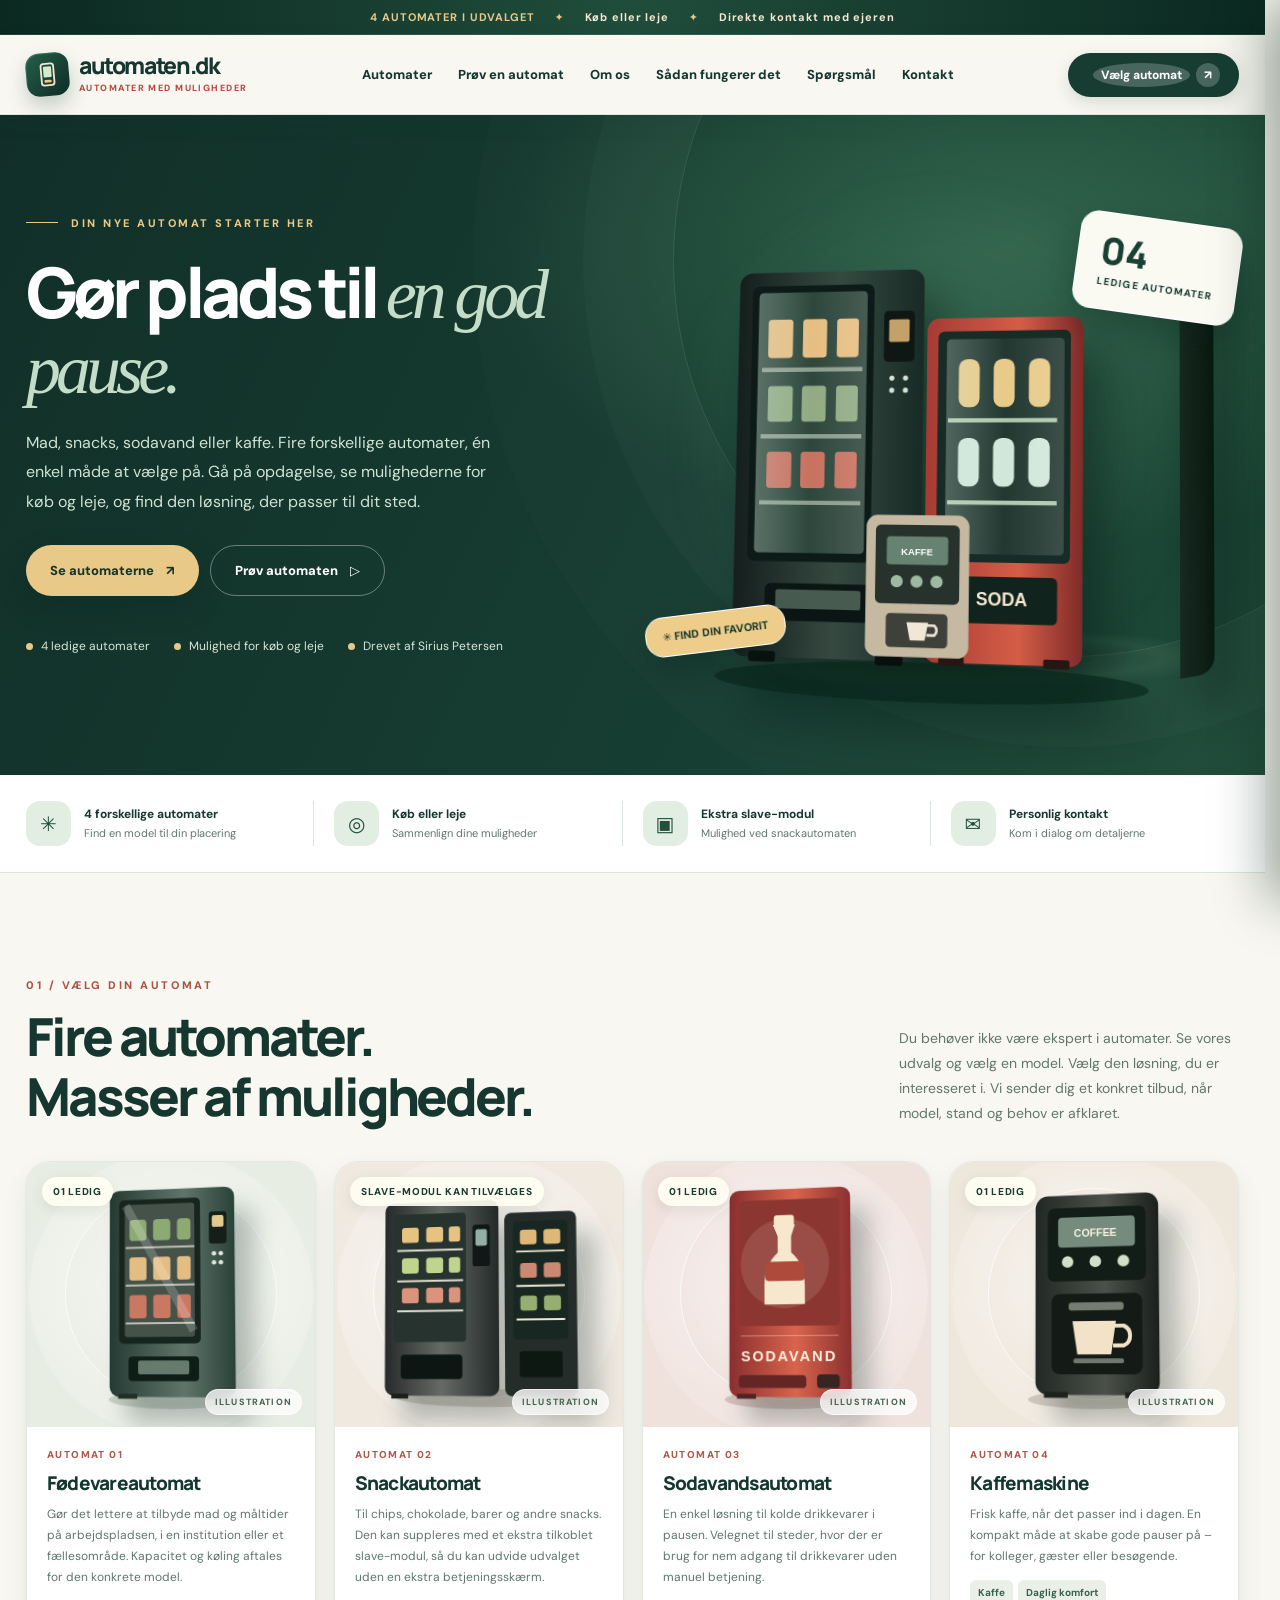
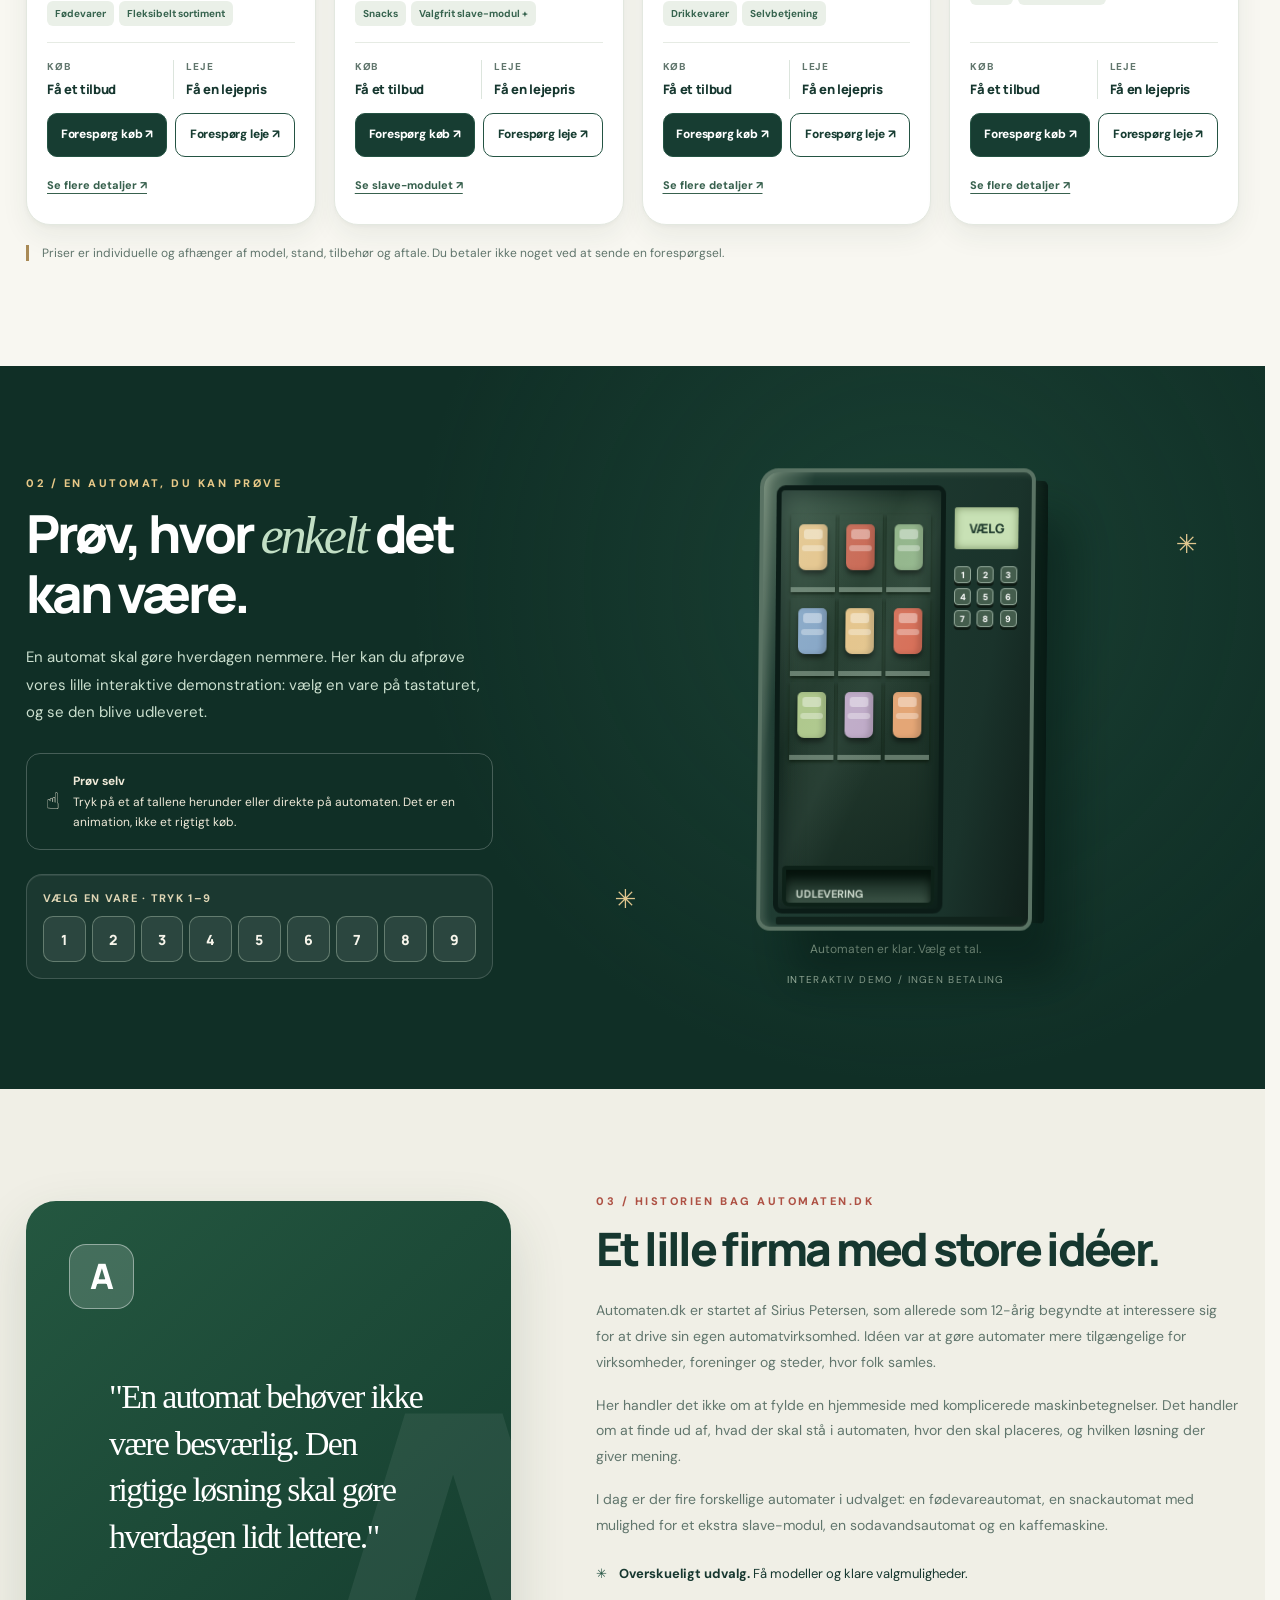
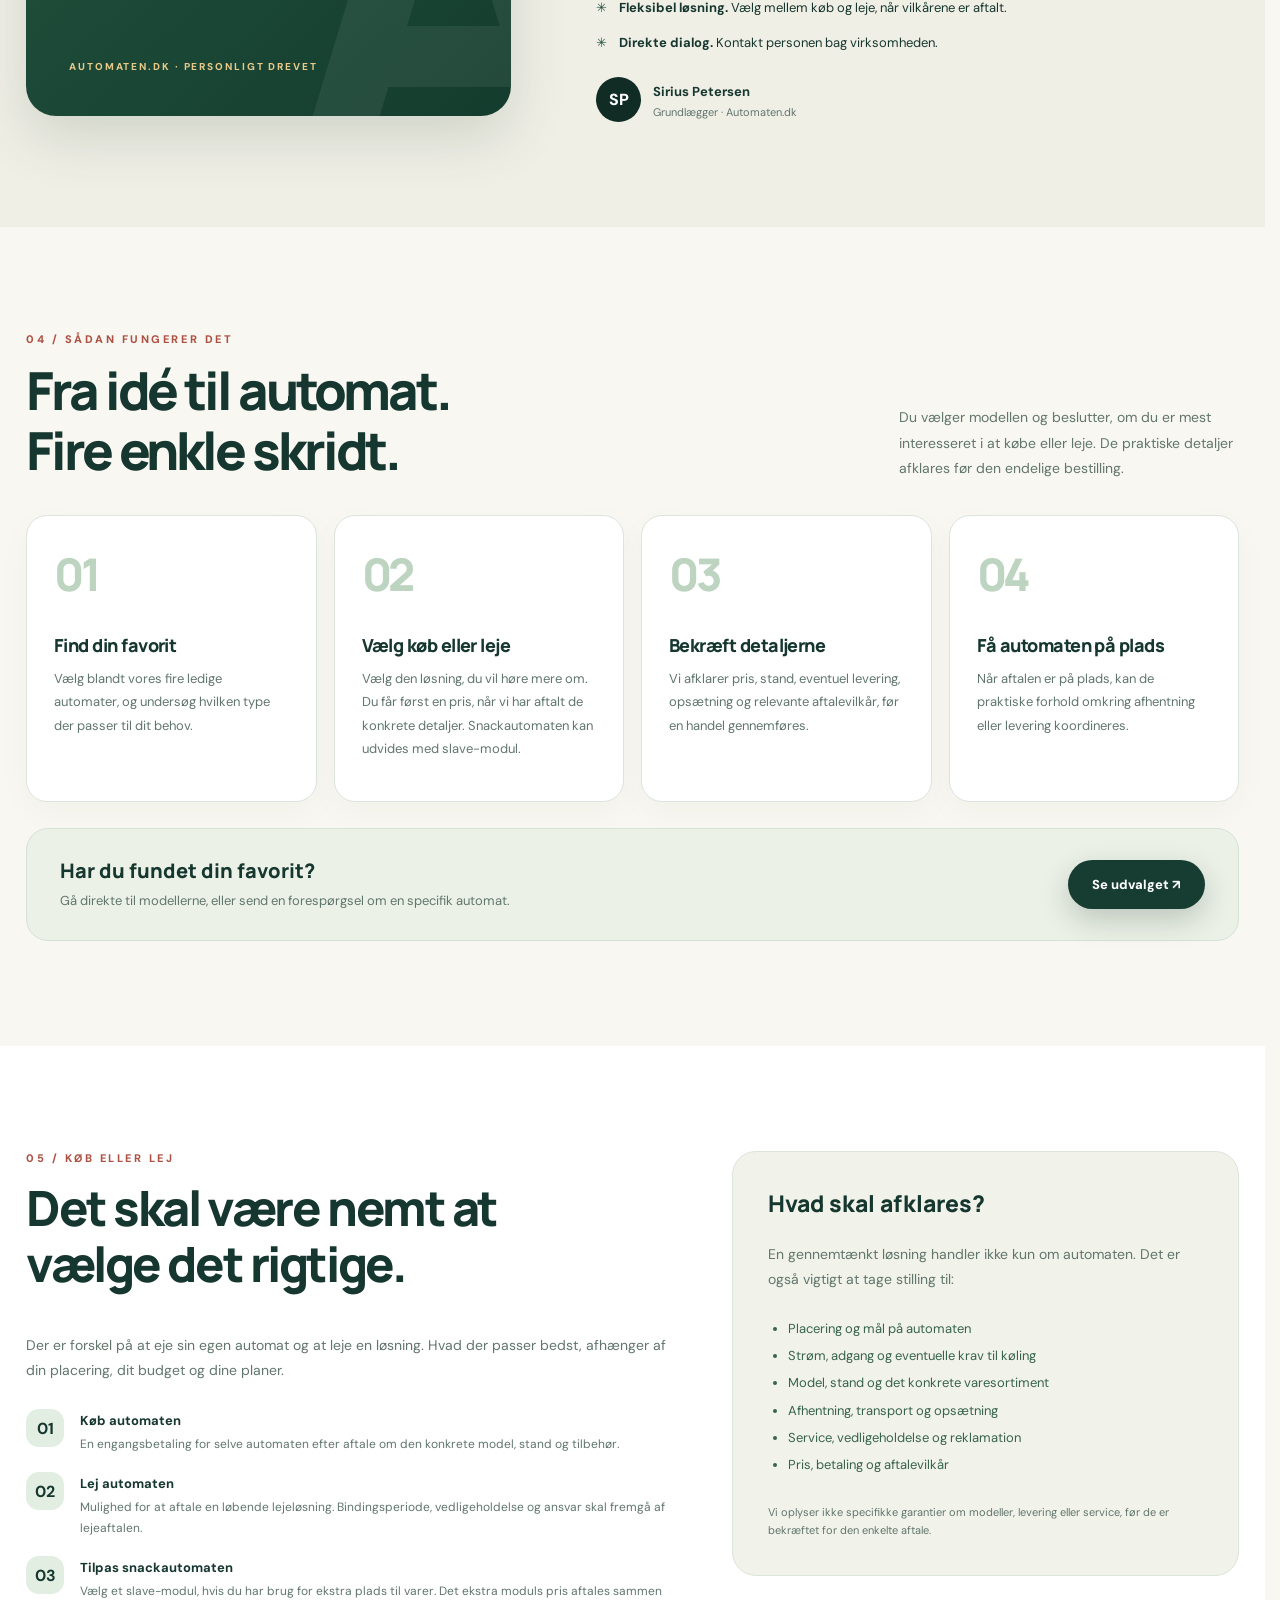
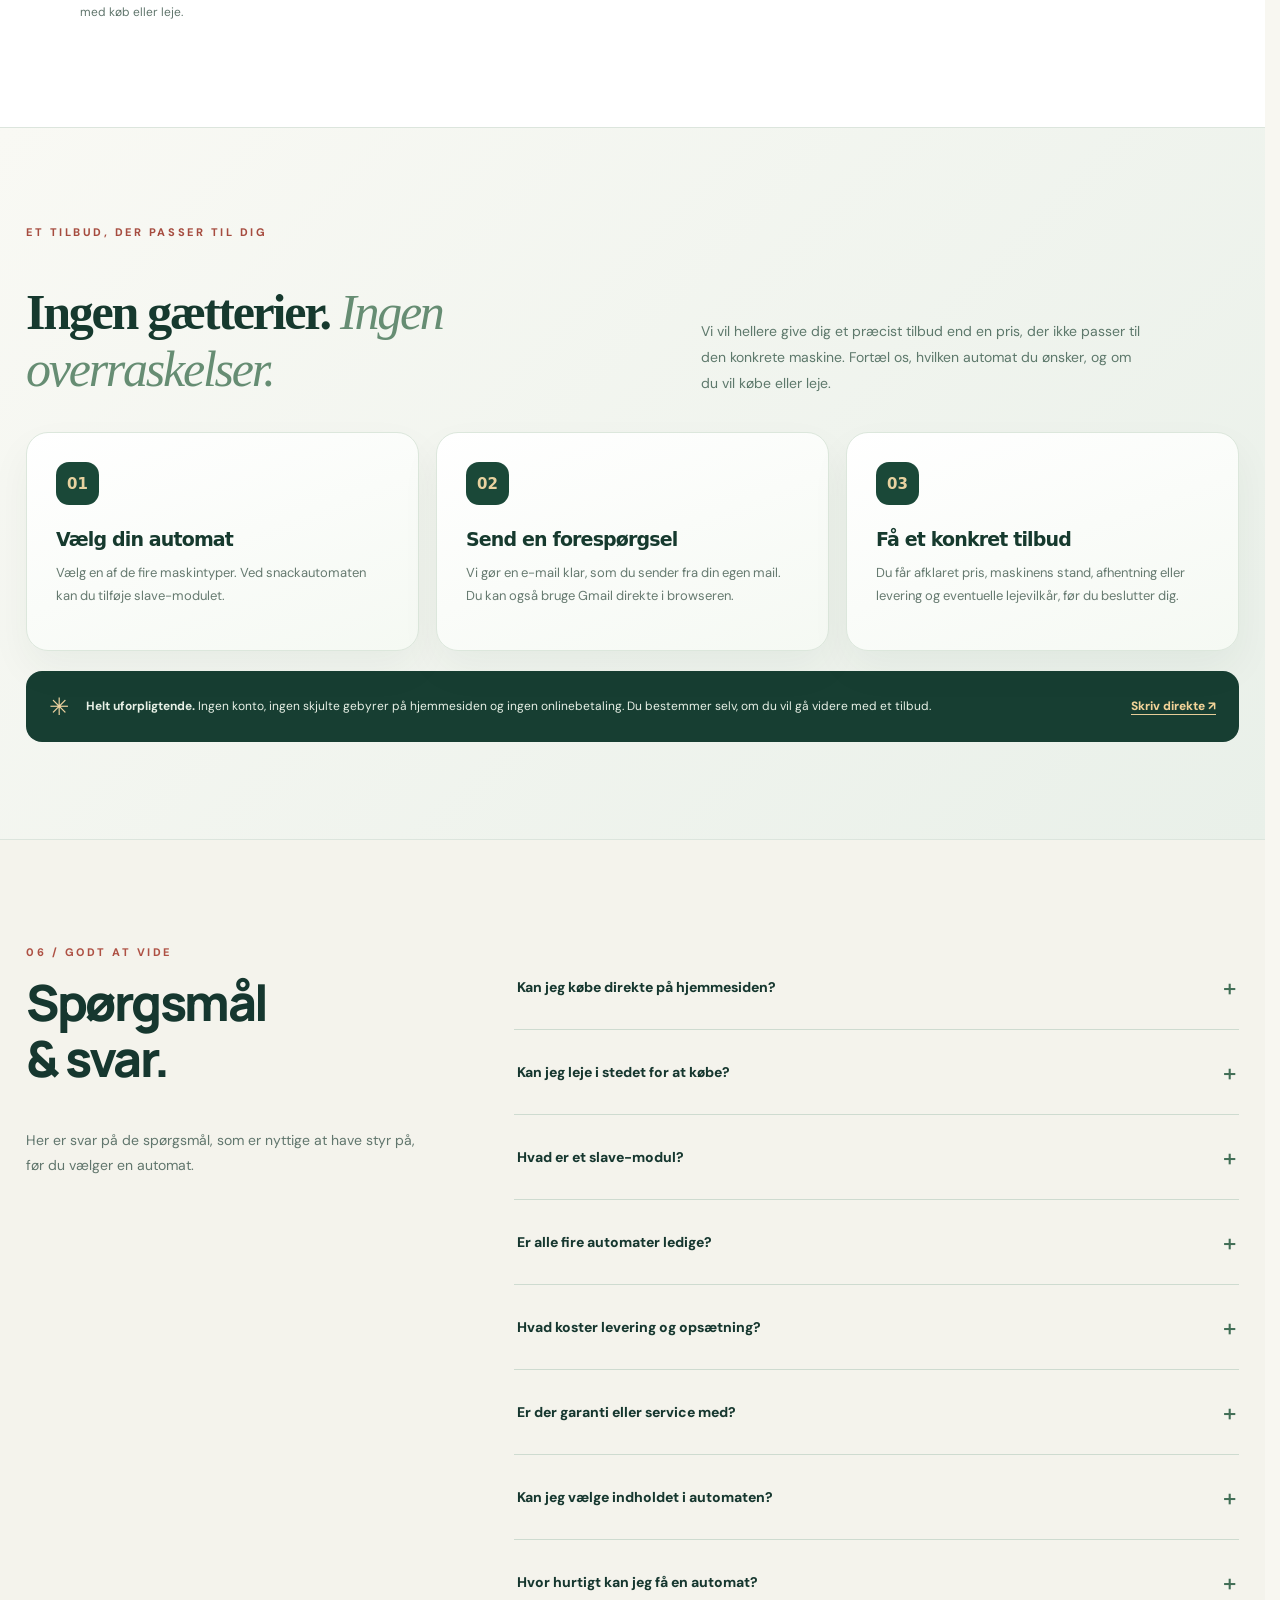
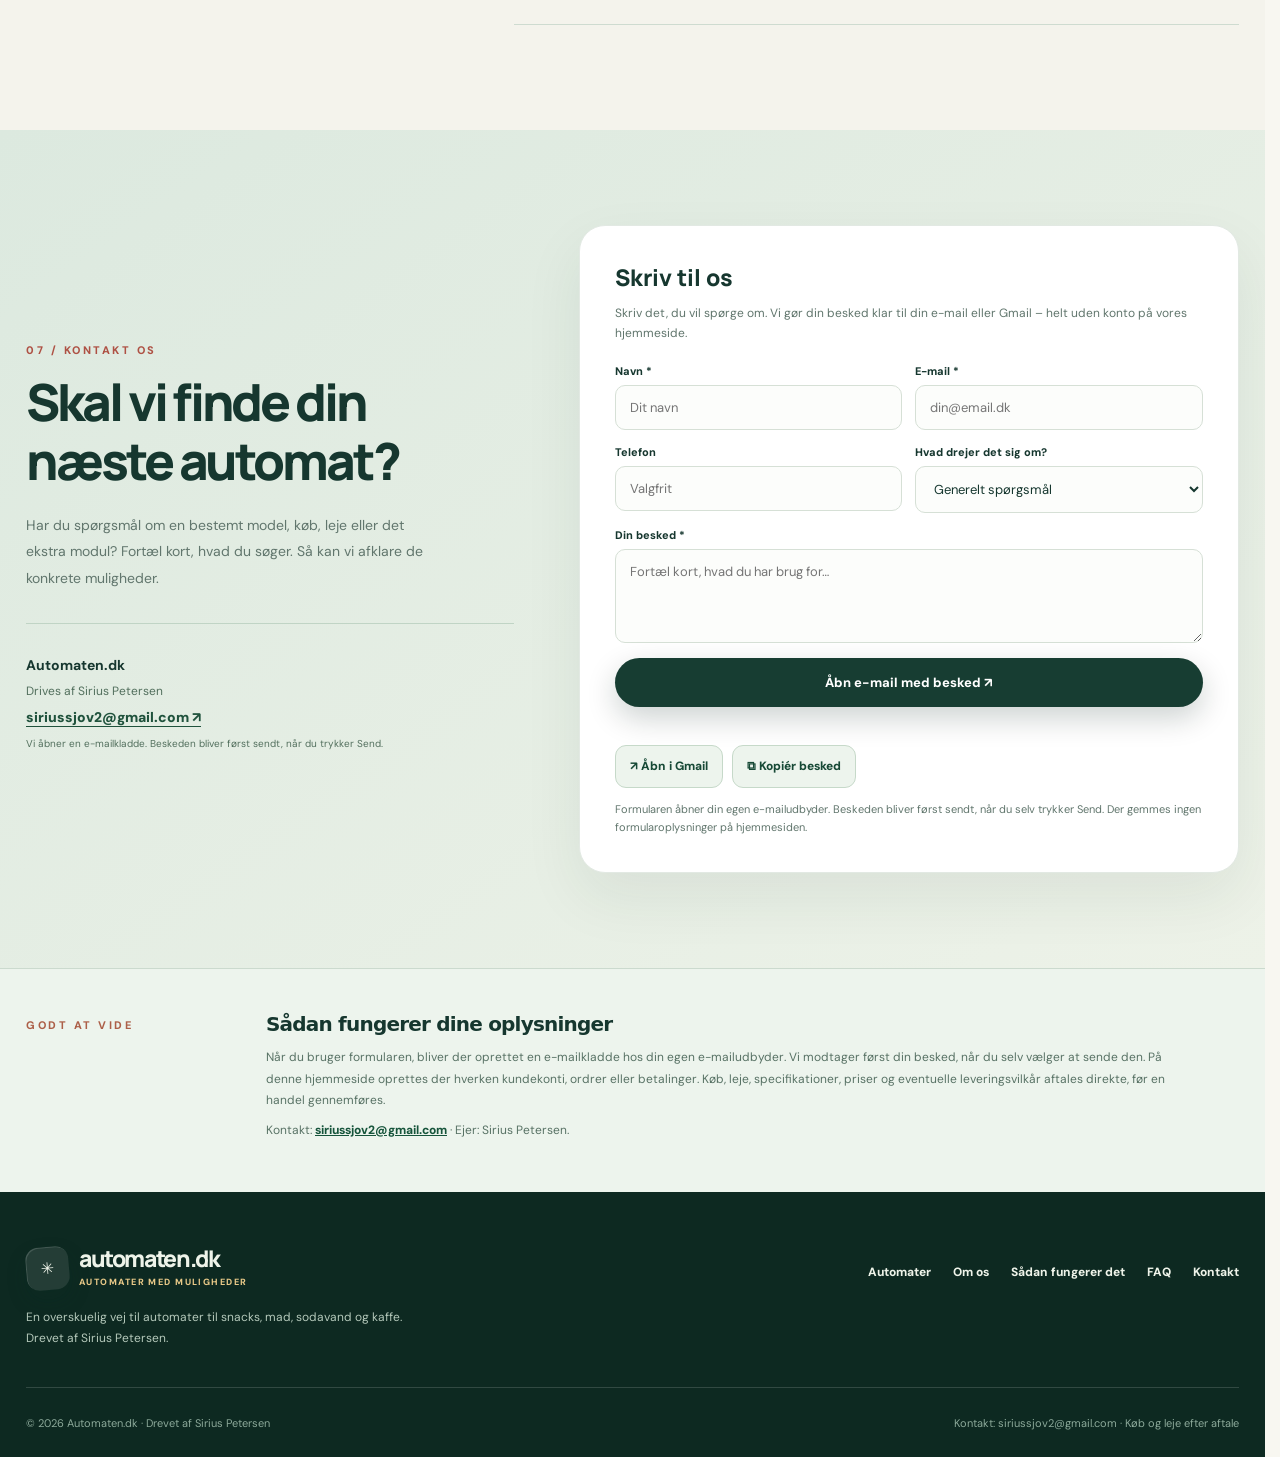
==== commit bdaf5f81: "Optimize Automaten.dk: cacheable assets, faster loading, responsive UX and accessible interactive de" ====
--- a/automaten/index.html
+++ b/automaten/index.html
@@ -7,87 +7,15 @@
 <link rel="canonical" href="https://sirius-petersen.github.io/sirius-petersen/automaten/">
 <meta property="og:type" content="website"><meta property="og:locale" content="da_DK"><meta property="og:title" content="Automaten.dk – køb eller lej en automat"><meta property="og:description" content="Fire automater. Køb eller leje. Snackautomat med valgfrit slave-modul. Kontakt direkte – få et tilbud på den rigtige løsning."><meta property="og:url" content="https://sirius-petersen.github.io/sirius-petersen/automaten/"><meta name="color-scheme" content="light">
 <title>Automaten.dk – Køb eller lej en automat | 4 modeller</title><link rel="icon" type="image/svg+xml" href="favicon.svg">
+<link rel="preload" as="image" href="assets/hero-machines.svg" type="image/svg+xml" fetchpriority="high">
+<meta property="og:url" content="https://sirius-petersen.github.io/sirius-petersen/automaten/">
+<meta name="twitter:card" content="summary">
+<meta name="color-scheme" content="light">
 <link rel="preconnect" href="https://fonts.googleapis.com"><link rel="preconnect" href="https://fonts.gstatic.com" crossorigin>
 <link href="https://fonts.googleapis.com/css2?family=DM+Sans:wght@400;500;600;700;800&family=Manrope:wght@400;500;600;700;800&display=swap" rel="stylesheet">
-<style>
-:root{--green:#173d32;--deep:#102c25;--forest:#245343;--sage:#d7e5d8;--red:#b94d43;--cream:#f8f7f1;--gold:#e8c988;--text:#16372f;--sub:#61766d;--line:#dce5dd;--white:#fff;--shadow:0 20px 55px #0b30221a}
-*{box-sizing:border-box}html{scroll-behavior:smooth;scroll-padding-top:85px}body{margin:0;background:var(--cream);color:var(--text);font-family:DM Sans,system-ui,sans-serif;overflow-x:hidden;-webkit-font-smoothing:antialiased}body.noscroll{overflow:hidden}a{color:inherit;text-decoration:none}button,input,textarea,select{font:inherit}button{cursor:pointer}button:disabled{cursor:not-allowed;opacity:.6}img,svg{display:block;max-width:100%}h1,h2,h3,p,blockquote{margin-top:0}button:focus-visible,a:focus-visible,input:focus-visible,textarea:focus-visible,select:focus-visible,summary:focus-visible{outline:3px solid #ddb66e;outline-offset:4px}[hidden]{display:none!important}::selection{background:#d6e7d0;color:#102c25}
-.wrap{width:min(1240px,calc(100% - 52px));margin-inline:auto}.skip{position:absolute;left:10px;top:-100px;background:#fff;padding:14px;z-index:500}.skip:focus{top:8px}.showcase{background:#092a23;color:#f6e7cc;text-align:center;font-size:11px;letter-spacing:.08em;padding:10px 20px;font-weight:700}.showcase strong{color:var(--gold)}.nav-shell{background:rgba(248,247,241,.94);position:sticky;top:0;z-index:70;border-bottom:1px solid #dfe5df;backdrop-filter:blur(18px)}.nav{min-height:79px;display:flex;align-items:center;justify-content:space-between;gap:22px}.logo{display:flex;align-items:center;gap:10px;flex-shrink:0}.logo-mark{width:43px;height:43px;border-radius:13px;display:grid;place-items:center;background:linear-gradient(135deg,#255f4a,#0e2c26);box-shadow:0 6px 14px #1b4c3a24;transform:rotate(-5deg)}.logo-mark svg{width:27px}.logo-words strong{font:800 23px/.95 Manrope;letter-spacing:-.06em;display:block}.logo-words small{display:block;font-size:9px;font-weight:800;color:#b9493c;letter-spacing:.16em;margin-top:6px}.links{display:flex;align-items:center;gap:26px;font-size:13px;font-weight:800}.links a:hover{text-decoration:underline;text-underline-offset:5px}.nav-cta{border:0;border-radius:100px;background:var(--green);color:#fff;padding:14px 19px;font-weight:800;font-size:12px;white-space:nowrap;box-shadow:0 6px 16px #19453426}.nav-cta span{border-radius:50%;background:#ffffff36;padding:4px 8px;margin-left:6px}.hamburger{display:none;background:#fff;border:1px solid var(--line);border-radius:50%;height:43px;width:43px;color:var(--green);font-size:22px}
-.hero{min-height:660px;background:radial-gradient(ellipse 65% 70% at 80% 20%,#32654c 0%,transparent 65%),linear-gradient(115deg,#112f28,#173f33 66%,#1c4937);position:relative;color:white;overflow:hidden}.hero:before{content:"";position:absolute;inset:-250px -200px auto auto;height:790px;width:790px;border-radius:50%;border:1px solid #d4eddd20;box-shadow:0 0 0 90px #ffffff05,0 0 0 200px #ffffff03}.hero-inner{display:grid;grid-template-columns:1fr 1.05fr;align-items:center;gap:30px;min-height:650px;position:relative}.hero-content{padding:80px 0 90px;z-index:2}.eyebrow,.overline{font-size:11px;letter-spacing:.23em;font-weight:800;text-transform:uppercase}.eyebrow{color:var(--gold);display:flex;align-items:center;gap:13px}.eyebrow:before{content:"";width:32px;height:1px;background:var(--gold)}.hero h1{font:800 clamp(52px,5.45vw,83px)/1.04 Manrope;letter-spacing:-.07em;margin:26px 0 21px;max-width:680px}.hero h1 i{font-family:Georgia,serif;font-weight:400;color:#c3ddc8}.hero-desc{max-width:490px;color:#cfe3d4;font-size:16px;line-height:1.85;margin-bottom:29px}.hero-actions{display:flex;flex-wrap:wrap;gap:11px}.pill-btn{border:0;border-radius:100px;background:var(--gold);color:#173429;display:inline-flex;justify-content:center;align-items:center;padding:16px 24px;gap:12px;font-weight:800;font-size:13px;box-shadow:0 11px 30px #071e1733;transition:.23s}.pill-btn:hover{transform:translateY(-3px);box-shadow:0 17px 32px #071e1744}.outline-light{background:transparent;color:#fff;box-shadow:none;border:1px solid #f2fff361}.hero-bottom{display:flex;gap:24px;flex-wrap:wrap;margin-top:42px;color:#d8e6d7;font-size:12px}.hero-bottom span{display:flex;align-items:center;gap:8px}.hero-bottom i{width:7px;height:7px;border-radius:50%;background:var(--gold)}
-.hero-visual{height:590px;position:relative;display:grid;place-items:center;perspective:1200px}.hero-glow{position:absolute;width:540px;height:540px;border-radius:50%;background:radial-gradient(circle,#63977935 0,#112f2800 70%);filter:blur(10px);animation:breathe 6s ease-in-out infinite}.hero-platform{position:absolute;left:13%;right:3%;bottom:35px;height:86px;border-radius:50%;background:radial-gradient(ellipse,#091a1559 10%,#6d967a22 55%,transparent 72%);transform:rotateX(58deg)}.hero-unit{width:min(94%,555px);height:520px;position:relative;transform-style:preserve-3d;transform:rotateY(-10deg) rotateX(4deg) translateY(5px);transition:transform .35s ease;filter:drop-shadow(18px 31px 22px #051b1580);animation:floatUp 5s ease-in-out infinite}.hero-unit::after{content:"";position:absolute;top:65px;bottom:38px;right:18px;width:32px;background:linear-gradient(90deg,#172820,#081910);transform:skewY(-12deg) translateX(11px);border-radius:0 11px 15px 0;z-index:-1}.hero-unit img{height:100%;width:100%;object-fit:contain}.floating-sticker{position:absolute;z-index:3;background:#faf9f2;color:#184034;padding:19px 22px;border:1px solid #fff;box-shadow:0 15px 35px #071d174d;border-radius:18px;transform:rotate(8deg);top:74px;right:0;animation:floatUp 4s ease-in-out infinite reverse}.floating-sticker strong{font:800 37px/1 Manrope;display:block}.floating-sticker span{font-size:10px;font-weight:800;letter-spacing:.11em}.floating-sticker.btm{top:auto;right:auto;left:2%;bottom:84px;transform:rotate(-7deg);padding:12px 16px;background:#edcd89;font-size:11px;font-weight:800;color:#19392e;animation-delay:.8s}.snowflakes{position:absolute;inset:0;pointer-events:none;overflow:hidden}.snowflakes i{position:absolute;top:-30px;left:var(--x);width:var(--s);height:var(--s);border-radius:50%;background:#f7ffec8a;animation:snowFall var(--dur) linear infinite;animation-delay:var(--delay)}@keyframes snowFall{to{transform:translateY(720px) translateX(70px);opacity:0}}@keyframes breathe{50%{transform:scale(1.12)}}@keyframes floatUp{50%{transform:translateY(-11px) rotateZ(1deg)}}
-.trust{background:#fff;border-bottom:1px solid var(--line)}.trust-in{display:grid;grid-template-columns:repeat(4,1fr);padding:26px 0;gap:20px}.trust-item{display:flex;gap:13px;align-items:center;padding-right:17px;border-right:1px solid var(--line)}.trust-item:last-child{border:0}.trust-icon{min-width:45px;height:45px;display:grid;place-items:center;border-radius:14px;color:#21503d;background:#e2eee1;font-size:20px}.trust-item b{display:block;font-size:12px}.trust-item small{display:block;color:var(--sub);line-height:1.5;font-size:11px;margin-top:3px}
-.section{padding:105px 0}.overline{color:#ae5144;display:block;margin-bottom:15px}.sec-head{display:flex;justify-content:space-between;align-items:end;gap:35px;margin-bottom:34px}.sec-head h2,h2.big{font:800 clamp(34px,4.1vw,53px)/1.14 Manrope;letter-spacing:-.059em;margin:0}.sec-head p{max-width:340px;color:var(--sub);font-size:14px;line-height:1.8;margin:0}.notice{border-left:3px solid #c29056;padding:8px 14px;color:#607469;font-size:12px;line-height:1.7;background:#f4f2e9;border-radius:0 8px 8px 0}.catalog{display:grid;grid-template-columns:repeat(4,minmax(0,1fr));gap:18px}.prod{background:white;border:1px solid #e3e8e0;border-radius:24px;overflow:hidden;display:flex;flex-direction:column;position:relative;transform-style:preserve-3d;transition:transform .25s ease,box-shadow .3s ease}.prod:hover{transform:translateY(-8px);box-shadow:0 24px 55px #1e3e2c23}.prod-visual{height:265px;background:radial-gradient(ellipse 60% 55% at 50% 45%,#ffffff9b,transparent 90%),#e8ede3;position:relative;display:flex;align-items:center;justify-content:center;perspective:850px;overflow:hidden}.prod:nth-child(2) .prod-visual{background-color:#efe9e0}.prod:nth-child(3) .prod-visual{background-color:#efe1dc}.prod:nth-child(4) .prod-visual{background-color:#eee7dc}.prod-visual:before{content:"";position:absolute;width:210px;height:210px;border-radius:50%;border:1px solid #ffffffbd;box-shadow:0 0 0 36px #ffffff29}.prod-machine{max-width:100%;height:245px;width:95%;object-fit:contain;position:relative;z-index:1;filter:drop-shadow(10px 19px 12px #28472c40);transform:rotateY(-11deg) rotateX(4deg) rotateZ(-1deg);transition:transform .5s cubic-bezier(.2,.7,.2,1),filter .4s}.prod:hover .prod-machine{transform:rotateY(11deg) rotateX(-1deg) translateY(-7px) scale(1.06);filter:drop-shadow(17px 23px 15px #294b3049)}.prod-status{position:absolute;top:15px;left:15px;background:#fffef2e9;border-radius:30px;padding:8px 11px;color:var(--green);font-size:10px;letter-spacing:.07em;font-weight:800;z-index:2;box-shadow:0 4px 14px #192f2314}.prod-inner{padding:21px 20px 23px;display:flex;flex-direction:column;flex:1}.prod-num{font-size:10px;color:#b2564a;font-weight:800;letter-spacing:.14em}.prod h3{font:800 19px Manrope;letter-spacing:-.04em;margin:9px 0 8px}.prod p{font-size:12px;line-height:1.75;color:var(--sub);margin:0 0 13px}.features{display:flex;flex-wrap:wrap;gap:5px;margin-bottom:16px}.features span{font-size:10px;background:#eaf0e8;color:#36634e;padding:6px 8px;border-radius:6px;font-weight:700}.prod-prices{margin-top:auto;border-top:1px solid #e6ebe4;padding:17px 0 14px;display:grid;grid-template-columns:1fr 1fr;gap:5px}.prod-prices div+div{border-left:1px solid var(--line);padding-left:12px}.prod-prices small{display:block;font-size:10px;color:var(--sub);margin-bottom:5px}.prod-prices strong{font:800 16px Manrope;letter-spacing:-.05em}.prod-buttons{display:grid;grid-template-columns:1fr 1fr;gap:8px}.prod-buttons button{border:1px solid var(--forest);border-radius:10px;background:var(--green);color:white;padding:11px 5px;font-size:11px;font-weight:800;transition:.2s}.prod-buttons button:hover{background:#33674f;transform:translateY(-2px)}.prod-buttons button+button{color:var(--green);background:transparent}.prod-buttons button+button:hover{background:#e9f0e6}.prod-link{background:none;border:0;color:#38614e;text-decoration:underline;text-underline-offset:4px;padding:12px 0 0;font-size:11px;font-weight:800;text-align:left}.offer-note{margin:16px 0 0;font-size:12px;color:var(--sub);text-align:right}
-.demo-area{background:radial-gradient(circle at 72% 30%,#336a5444,transparent 48%),#102f26;color:white;overflow:hidden;position:relative}.demo-grid{display:grid;grid-template-columns:.81fr 1.19fr;gap:60px;align-items:center}.demo-copy{padding:110px 0}.demo-copy .overline{color:var(--gold)}.demo-copy h2{font:800 clamp(37px,4.1vw,55px)/1.09 Manrope;letter-spacing:-.06em;margin:0 0 22px}.demo-copy h2 em{font:italic 400 1em Georgia;color:#c2dfc5}.demo-copy p{color:#cadfce;font-size:15px;line-height:1.85}.demo-instr{margin-top:26px;padding:17px 19px;border:1px solid #ffffff3a;border-radius:14px;color:#eee9d8;font-size:12px;line-height:1.7;display:flex;gap:13px;align-items:center}.demo-instr span{font-size:23px}.demo-stage{min-height:570px;display:grid;place-items:center;perspective:1000px;padding:45px 0}.demo-machine{width:280px;height:463px;border-radius:19px 12px 12px 14px;background:linear-gradient(100deg,#647c6b 0,#203d33 15%,#1a332b 75%,#101f1a 100%);border:4px solid #5a7364;box-shadow:35px 50px 45px #061a148a,inset 5px 1px 7px #f0ffe527;position:relative;transform:rotateY(-10deg) rotateX(3deg);transform-style:preserve-3d;transition:transform .2s}.demo-machine::after{content:"";position:absolute;inset:8px -28px 4px auto;width:27px;background:linear-gradient(90deg,#142c22,#091a14);transform:rotateY(65deg);transform-origin:left center;border-radius:0 7px 7px 0}.demo-face{position:absolute;inset:13px;display:grid;grid-template-columns:1fr 65px;gap:9px}.demo-window{background:linear-gradient(155deg,#344e3e,#13271f);border:5px solid #0b1c17;border-radius:9px;position:relative;overflow:hidden;padding:22px 10px;box-shadow:inset 0 2px 25px #0a1c17}.demo-window::after{content:"";position:absolute;inset:0;background:linear-gradient(115deg,#d6ffee25 0%,transparent 35%,#d6ffee0d 50%,transparent 63%);pointer-events:none}.product-shelves{display:grid;grid-template-columns:repeat(3,1fr);grid-template-rows:repeat(3,80px);gap:4px;align-items:end}.shelf-slot{position:relative;display:grid;place-items:center;height:78px;border-bottom:5px solid #9eb5a289;box-shadow:0 2px 3px #0e1e11}.shelf-item{width:29px;height:46px;border-radius:5px 5px 7px 7px;box-shadow:inset -5px 0 5px #0002,0 4px 5px #0007;transform:translateY(-4px);position:relative;background:var(--slot);transition:transform .2s}.shelf-item:before{content:"";position:absolute;top:5px;left:5px;right:5px;height:10px;border-radius:3px;background:#fff6}.shelf-item:after{content:"";position:absolute;top:21px;left:3px;right:3px;height:6px;border-radius:3px;background:#fff5}.demo-controls{display:flex;flex-direction:column;align-items:center;gap:17px;padding-top:22px}.demo-screen{background:#c8e1b5;color:#203c2e;font:800 13px Manrope;border-radius:3px;padding:12px 4px;text-align:center;width:100%;box-shadow:inset 0 0 9px #778e61}.demo-keypad{display:grid;grid-template-columns:repeat(3,1fr);gap:5px;width:100%}.demo-keypad button{width:17px;height:17px;padding:0;border:1px solid #92a899;background:#445d4d;color:white;border-radius:4px;font-weight:800;font-size:9px;box-shadow:0 3px 0 #0e1b14}.demo-keypad button:active{transform:translateY(2px);box-shadow:0 1px 0 #0e1b14}.demo-mouth{position:absolute;left:22px;bottom:20px;width:155px;height:41px;border-radius:4px 4px 8px 8px;background:linear-gradient(#081912,#3b5346);border:4px solid #0d2118;box-shadow:inset 0 7px 10px #06130c}.demo-drop{position:absolute;z-index:10;top:200px;left:90px;width:32px;height:43px;border-radius:5px;background:#e0bc83;opacity:0;transform:translateY(-40px) rotate(0deg);pointer-events:none}.demo-drop.drop{animation:dispense 1s cubic-bezier(.55,.08,.72,.22) forwards}.demo-mouth span{position:absolute;left:10px;bottom:2px;font-size:11px;font-weight:700;color:#ccd9cc}.demo-base{position:absolute;bottom:2px;left:16px;width:250px;height:8px;background:#10231c;border-radius:2px}.demo-status{font-size:12px;color:#c6dfc5;min-height:22px;margin-top:10px;text-align:center}.demo-infos{text-align:center;margin-top:10px;font-size:10px;letter-spacing:.13em;color:#b2c9b4;text-transform:uppercase}.small-star{position:absolute;color:#e1c78f;font-size:26px;top:17%;right:6%;animation:twinkle 3s ease-in-out infinite}.small-star.other{top:auto;bottom:19%;right:auto;left:9%;animation-delay:1s}@keyframes twinkle{50%{opacity:.35;transform:scale(.65)}}@keyframes dispense{0%{opacity:1;transform:translateY(-100px) rotate(-10deg)}60%{opacity:1;transform:translateY(110px) rotate(20deg)}86%{opacity:1;transform:translateY(130px) rotate(90deg)}100%{opacity:0;transform:translateY(130px) rotate(90deg)}}
-.about{background:#f0efe6}.about-grid{display:grid;grid-template-columns:.86fr 1.14fr;gap:85px;align-items:center}.about-card{min-height:515px;background:linear-gradient(137deg,#245740,#143c2e);border-radius:30px;padding:43px;color:#fff;position:relative;overflow:hidden;display:flex;flex-direction:column;justify-content:space-between;box-shadow:0 22px 55px #24452b28}.about-card:before{content:"A";position:absolute;right:-30px;bottom:-75px;font:800 480px/.9 Manrope;color:#fff1;letter-spacing:-.16em}.about-stamp{width:65px;height:65px;border-radius:17px;border:1px solid #ffffff6b;background:#ffffff28;display:grid;place-items:center;font:800 35px Manrope}.about-card blockquote{font:400 clamp(27px,2.65vw,37px)/1.38 Georgia,serif;max-width:360px;letter-spacing:-.05em;position:relative}.about-card small{color:var(--gold);letter-spacing:.19em;font-size:10px;font-weight:800}.about-text h2{font:800 clamp(33px,3.6vw,51px)/1.12 Manrope;letter-spacing:-.057em;margin-bottom:23px}.about-text p{color:var(--sub);line-height:1.85;font-size:14px;margin-bottom:17px}.about-points{display:grid;gap:13px;margin:24px 0}.about-points div{display:flex;align-items:flex-start;gap:12px;font-size:13px;line-height:1.65}.about-points i{font-style:normal;color:var(--forest);font-weight:800}.signature{margin-top:24px;display:flex;gap:12px;align-items:center}.signature span{border-radius:50%;background:var(--deep);color:white;width:45px;height:45px;display:grid;place-items:center;font-weight:800}.signature strong{font-size:13px}.signature small{display:block;font-size:11px;color:var(--sub);margin-top:4px}
-.steps{display:grid;grid-template-columns:repeat(4,1fr);gap:17px}.step{background:white;border:1px solid var(--line);border-radius:21px;padding:27px;min-height:275px;box-shadow:0 10px 35px #203c2c08;transition:.2s}.step:hover{transform:translateY(-5px)}.step strong{font:800 45px Manrope;color:#bdd4c0;letter-spacing:-.07em}.step h3{font:800 18px Manrope;margin:28px 0 10px;letter-spacing:-.03em}.step p{color:var(--sub);font-size:13px;line-height:1.8}.wide-action{border:1px solid #d5e2d7;border-radius:22px;padding:28px 33px;margin-top:26px;display:flex;align-items:center;justify-content:space-between;gap:24px;background:#ebf1e7}.wide-action p{font-size:13px;color:var(--sub);line-height:1.7;margin:6px 0 0}.wide-action h3{margin:0;font:800 20px Manrope}.wide-action .pill-btn{background:var(--green);color:white}
-.promise{background:#fff}.promise-grid{display:grid;grid-template-columns:1.12fr .88fr;gap:60px;align-items:start}.promise h2{font:800 clamp(33px,3.8vw,49px)/1.16 Manrope;letter-spacing:-.05em;max-width:520px}.promise>div p,.promise-grid p{font-size:14px;color:var(--sub);line-height:1.83}.promise-bullets{display:grid;gap:18px;margin-top:25px}.promise-bullets>div{display:flex;gap:16px;align-items:start}.promise-bullets b{width:38px;height:38px;flex:0 0 auto;border-radius:13px;background:#e2eee1;display:grid;place-items:center}.promise-bullets strong{font-size:13px}.promise-bullets span{display:block;font-size:12px;color:var(--sub);line-height:1.7;margin-top:4px}.service-card{background:#f1f2e9;border:1px solid #dce5d9;border-radius:24px;padding:35px}.service-card h3{font:800 23px Manrope}.service-card p{font-size:13px}.service-card ul{margin:22px 0 0;padding-left:20px;color:#38634f;font-size:13px;line-height:2.1}.service-card small{display:block;font-size:11px;color:var(--sub);margin-top:24px;line-height:1.7}
-.faq{background:#f4f3ec}.faq-grid{display:grid;grid-template-columns:.72fr 1.28fr;gap:80px}.faq-grid h2{font:800 clamp(34px,3.9vw,50px)/1.13 Manrope;letter-spacing:-.05em}.faq-grid p{font-size:14px;color:var(--sub);line-height:1.8}.faq-list details{padding:20px 3px;border-bottom:1px solid #cedbd0}.faq-list summary{cursor:pointer;list-style:none;font-size:14px;font-weight:800;display:flex;justify-content:space-between;align-items:center;gap:20px}.faq-list summary::-webkit-details-marker{display:none}.faq-list summary::after{content:"+";font-size:24px;color:#416e56;font-weight:500}.faq-list details[open] summary::after{content:"−"}.faq-list details p{font-size:13px;line-height:1.9;color:var(--sub);margin:13px 35px 0 0}
-.contact-section{background:linear-gradient(145deg,#dce9df,#edf2e8);padding:95px 0}.contact-grid{display:grid;grid-template-columns:.85fr 1.15fr;gap:65px;align-items:center}.contact-intro h2{font:800 clamp(34px,4vw,52px)/1.16 Manrope;letter-spacing:-.06em;margin:0 0 21px}.contact-intro p{color:var(--sub);font-size:14px;line-height:1.9;max-width:420px}.contact-address{border-top:1px solid #c0d4c5;padding-top:27px;margin-top:32px;font-size:12px;line-height:2;color:#526f5d}.contact-address strong{display:block;color:var(--text);font-size:14px}.contact-address a{text-decoration:underline}.contact-panel{background:#fff;border-radius:26px;border:1px solid #e2e9e3;box-shadow:0 25px 60px #23452d16;padding:35px}.contact-panel h3{font:800 23px Manrope;margin-bottom:10px}.contact-panel>p{color:var(--sub);font-size:12px;line-height:1.7;margin-bottom:20px}.contact-panel label,.drawer-form label{display:block;font-size:11px;font-weight:800;margin-bottom:7px}.form-row{display:grid;grid-template-columns:1fr 1fr;gap:13px}.field{margin-bottom:15px}.field input,.field select,.field textarea{display:block;width:100%;border:1px solid #d6e0d6;border-radius:10px;background:#fcfdfb;padding:13px 14px;color:var(--text);outline:0;font-size:13px}.field textarea{min-height:94px;resize:vertical}.field input:focus,.field textarea:focus,.field select:focus{border-color:#4b9371;box-shadow:0 0 0 3px #addbc32e}.contact-panel .pill-btn{background:var(--green);color:#fff;width:100%}.form-foot{font-size:11px;line-height:1.7;color:var(--sub);margin:12px 0 0}.form-feedback{font-size:12px;font-weight:800;color:#286743;min-height:18px;margin:10px 0 0}
-.footer{background:#0d2921;color:#eef3e9;padding:55px 0 25px}.footer-top{display:flex;align-items:flex-start;justify-content:space-between;gap:40px;border-bottom:1px solid #ffffff26;padding-bottom:38px}.footer .logo-mark{background:#ffffff18}.footer .logo-words small{color:var(--gold)}.footer p{font-size:12px;line-height:1.75;color:#b5c9bb;max-width:385px;margin:17px 0 0}.footer-nav{display:flex;flex-wrap:wrap;gap:22px;align-items:center;font-size:12px;font-weight:800;margin-top:17px}.footer-nav a:hover{text-decoration:underline}.footer-bottom{display:flex;justify-content:space-between;gap:20px;padding-top:27px;color:#8ca99a;font-size:11px;line-height:1.6}
-.scrim{position:fixed;inset:0;background:#071a1499;z-index:190;opacity:0;pointer-events:none;transition:.26s}.scrim.show{opacity:1;pointer-events:auto}.drawer{position:fixed;right:0;top:0;bottom:0;width:min(100%,540px);z-index:200;background:#f9faf5;box-shadow:-18px 0 50px #09251966;transform:translateX(101%);transition:transform .3s cubic-bezier(.22,.68,.3,1);display:flex;flex-direction:column}.drawer.show{transform:translateX(0)}.drawer-head{padding:26px 28px;color:white;background:linear-gradient(120deg,#163d30,#0e2d23);display:flex;align-items:center;justify-content:space-between;gap:18px}.drawer-head small{font-size:10px;letter-spacing:.19em;color:var(--gold);font-weight:800}.drawer-head h2{font:800 25px Manrope;letter-spacing:-.055em;margin:6px 0 0}.close{background:transparent;border:1px solid #ffffff69;color:white;width:41px;height:41px;border-radius:50%;font-size:25px;flex-shrink:0}.drawer-scroll{overflow:auto;padding:26px 29px 38px;flex:1}.drawer-summary{background:#e9f0e7;border:1px solid #d4e3d2;border-radius:15px;padding:18px;margin-bottom:19px}.drawer-summary h3{margin:0 0 7px;font:800 19px Manrope}.drawer-summary p{margin:0;color:#58705e;font-size:12px;line-height:1.7}.price-block{border:1px solid #dce4d9;border-radius:12px;padding:17px;background:white;display:flex;justify-content:space-between;gap:15px;align-items:center;margin-bottom:15px}.price-block small{font-size:10px;color:var(--sub)}.price-block strong{font:800 22px Manrope;letter-spacing:-.03em}.price-block span{font-size:12px;color:var(--sub)}.drawer-form{margin-top:21px}.drawer-form input,.drawer-form select,.drawer-form textarea{display:block;width:100%;border:1px solid #d7e0d6;border-radius:10px;padding:12px 13px;color:var(--text);background:#fff;font-size:13px}.drawer-form textarea{min-height:85px;resize:vertical}.drawer-form .field{margin-bottom:13px}.slave-select{background:#e9f0e6;border-radius:12px;padding:16px;display:flex!important;align-items:flex-start;gap:12px;font-size:13px!important;line-height:1.7;border:1px solid #d4e3d5}.slave-select input{width:18px;height:18px;flex:0 0 auto;margin:3px 0;accent-color:#245d40}.slave-select small{display:block;color:var(--sub);font-size:11px;margin-top:5px}.drawer-actions{display:grid;gap:9px;margin:20px 0}.drawer-actions button,.drawer-actions a{display:flex;align-items:center;justify-content:center;border-radius:12px;border:0;padding:15px 18px;font-size:13px;font-weight:800;color:white;background:var(--green);text-align:center}.drawer-actions .secondary{border:1px solid #b7cdbb;background:transparent;color:var(--green)}.drawer-hint{font-size:11px;color:#67796b;line-height:1.7;border-left:3px solid #d2af67;padding-left:13px}.drawer-status{font-size:12px;font-weight:800;color:#377347;min-height:18px;margin:8px 0}.toast{position:fixed;left:50%;bottom:22px;transform:translate(-50%,18px);opacity:0;z-index:350;pointer-events:none;padding:13px 19px;border-radius:100px;background:#102e24;color:white;box-shadow:0 15px 30px #09251a33;font-size:12px;font-weight:800;transition:.25s;max-width:90%;text-align:center}.toast.on{transform:translate(-50%,0);opacity:1}.mobile-btn{display:none}.reveal{opacity:.9;transform:translateY(8px);transition:opacity .65s ease,transform .65s ease}.reveal.in{opacity:1;transform:translateY(0)}
-@media(max-width:1090px){.links{gap:13px}.catalog{grid-template-columns:repeat(2,1fr)}.prod-visual{height:300px}.prod-machine{height:275px}.hero h1{font-size:64px}.about-grid{gap:40px}.steps{grid-template-columns:repeat(2,1fr)}}
-@media(max-width:760px){.wrap{width:min(100% - 36px,1240px)}.nav{min-height:71px}.logo-words strong{font-size:19px}.logo-words small{font-size:8px}.logo-mark{width:39px;height:39px}.hamburger{display:grid;place-items:center}.nav-cta{margin-left:auto;padding:11px 12px}.nav-cta .nav-cta-label{display:none}.links{display:none;position:absolute;top:71px;left:0;right:0;background:var(--cream);border-bottom:1px solid var(--line);padding:24px;flex-direction:column;align-items:flex-start;gap:24px;box-shadow:0 18px 28px #061f1527}.links.open{display:flex}.hero-inner{grid-template-columns:1fr;gap:0;min-height:unset}.hero{min-height:0}.hero-content{padding:65px 0 0}.hero h1{font-size:clamp(48px,10vw,73px)}.hero-desc{font-size:14px;line-height:1.8}.hero-bottom{margin-top:26px}.hero-visual{height:425px}.hero-unit{height:390px;width:min(100%,420px)}.floating-sticker{top:26px;right:3%;padding:13px}.floating-sticker strong{font-size:27px}.floating-sticker.btm{bottom:38px}.hero-platform{bottom:0}.trust-in{grid-template-columns:repeat(2,1fr);padding:22px 0}.trust-item{border:0;padding-right:0}.section{padding:71px 0}.sec-head{display:block}.sec-head p{max-width:520px;margin-top:17px}.catalog{gap:12px}.prod-inner{padding:18px 15px}.prod-visual{height:260px}.prod-machine{height:244px}.demo-grid,.about-grid,.promise-grid,.faq-grid,.contact-grid{grid-template-columns:1fr;gap:32px}.demo-copy{padding:72px 0 0}.demo-stage{min-height:530px;padding:15px 0 75px}.about-card{min-height:360px;padding:28px}.about-card:before{font-size:400px}.promise-grid{gap:26px}.faq-grid{gap:10px}.contact-section{padding:70px 0}.contact-panel{padding:23px}.footer-top{display:block}.footer-nav{margin-top:30px}.footer-bottom{flex-direction:column}.mobile-btn{display:block;position:fixed;bottom:0;left:0;right:0;z-index:68;background:#fdfefbf0;padding:10px 18px max(10px,env(safe-area-inset-bottom));border-top:1px solid #dbe5d9;backdrop-filter:blur(10px)}.mobile-btn button{background:var(--green);color:#fff;border:0;border-radius:100px;font-size:13px;font-weight:800;padding:13px 18px;width:100%}body{padding-bottom:61px}}
-@media(max-width:520px){.catalog{grid-template-columns:1fr}.prod-visual{height:290px}.prod-machine{height:270px}.trust-in{grid-template-columns:1fr 1fr;gap:17px}.trust-item{align-items:flex-start}.trust-icon{min-width:36px;height:36px;font-size:16px}.trust-item b{font-size:11px}.trust-item small{font-size:10px}.steps{grid-template-columns:1fr}.step{min-height:0;padding:24px}.step h3{margin:15px 0 7px}.wide-action{display:block;padding:23px}.wide-action .pill-btn{margin-top:17px}.form-row{grid-template-columns:1fr;gap:0}.contact-panel h3{font-size:21px}.drawer-scroll{padding:20px}.drawer-head{padding:23px 20px}.hero-visual{height:375px}.hero-unit{height:345px}.demo-machine{transform:scale(.92) rotateY(-8deg)}.hero-bottom{gap:12px}}
-@media(prefers-reduced-motion:reduce){*,*:before,*:after{animation-duration:.01ms!important;transition-duration:.01ms!important;scroll-behavior:auto!important}.reveal{opacity:1;transform:none}}
+<link rel="stylesheet" href="assets/site.css?v=4">
 
-/* AUTOMATEN.DK – publikationsklar designpolering */
-:root{--shadow:0 24px 66px #0b302222}
-.showcase{background:linear-gradient(90deg,#0b2921,#204d3b,#0b2921);color:#f4e8d0;border-bottom:1px solid #ffffff19}
-.showcase-dot{color:var(--gold);margin:0 16px}
-.nav-shell{box-shadow:0 8px 26px #113e3110}
-.logo-mark{box-shadow:0 10px 20px #0a302436,inset 1px 1px 0 #ffffff25}
-.hero{isolation:isolate}
-.hero:after{content:"";position:absolute;inset:0;pointer-events:none;background:linear-gradient(115deg,transparent 38%,#ffffff05 49%,transparent 56%);background-size:240% 100%;animation:heroSheen 14s linear infinite;z-index:0}
-@keyframes heroSheen{0%{background-position:120% 0}100%{background-position:-110% 0}}
-.prod{box-shadow:0 11px 28px #193b2811,0 2px 5px #193b2809;transform-style:preserve-3d;will-change:transform;transition:transform .35s cubic-bezier(.2,.8,.2,1),box-shadow .35s}
-.prod:hover{box-shadow:0 28px 70px #0c3d2930,0 10px 25px #0c3d2918}
-.prod-visual{isolation:isolate}
-.prod-visual:after{content:"";pointer-events:none;position:absolute;top:-20%;left:-70%;width:70%;height:160%;background:linear-gradient(105deg,transparent 30%,#ffffff5d 50%,transparent 65%);transform:rotate(16deg) translateX(-180%);transition:transform .85s cubic-bezier(.2,.7,.2,1);z-index:3;mix-blend-mode:screen}
-.prod:hover .prod-visual:after{transform:rotate(16deg) translateX(480%)}
-.prod-machine{filter:drop-shadow(18px 22px 12px #051f1b45)!important;transition:transform .4s cubic-bezier(.2,.8,.2,1),filter .4s}
-.prod:hover .prod-machine{transform:translateY(-7px) rotateY(-4deg) scale(1.035);filter:drop-shadow(22px 28px 13px #051f1b59)!important}
-.render-note{position:absolute;bottom:12px;right:13px;z-index:4;font-size:9px;font-weight:800;letter-spacing:.13em;text-transform:uppercase;color:#496654;background:#ffffffc7;border:1px solid #ffffff95;padding:6px 9px;border-radius:100px;backdrop-filter:blur(8px)}
-.prod-prices strong{font-size:13px!important;letter-spacing:-.025em!important;white-space:normal}
-.prod-prices small{font-size:10px;text-transform:uppercase;letter-spacing:.08em;font-weight:800}
-.prod-buttons button{min-height:44px;font-size:11px;padding:10px 6px;line-height:1.2}
-.prod-link{min-height:44px}
-.offer-note{text-align:left;border-left:3px solid #a98a56;padding-left:13px;margin-top:20px}
-.direct-mail-link{font-weight:850;font-size:14px;color:#1f523c;text-decoration:underline;text-underline-offset:4px}
-.contact-panel,.story-panel,.step-card{box-shadow:0 24px 60px #173a2c13}
-.email-alternatives{display:flex;gap:9px;flex-wrap:wrap;margin-top:10px}
-.email-alternatives button{border:1px solid #c6d9c9;background:#edf4ed;color:#174936;padding:11px 14px;border-radius:11px;font-size:12px;font-weight:800;min-height:43px;transition:.2s}
-.email-alternatives button:hover{background:#dfece2;transform:translateY(-2px)}
-.drawer .email-alternatives button{flex:1}
-.services-more{padding:97px 0;background:linear-gradient(135deg,#f9f9f4,#e9f0e9);border-top:1px solid #dce5dd;border-bottom:1px solid #dce5dd}
-.detail-heading{display:grid;grid-template-columns:1.2fr 1fr;align-items:end;gap:30px;margin-bottom:35px}
-.detail-heading .overline{grid-column:1/-1;color:#a64c3f}
-.detail-heading h2{font:800 clamp(32px,4vw,50px)/1.13 Georgia,serif;color:#16392e;letter-spacing:-.045em;margin:0}
-.detail-heading h2 em{font-weight:400;color:#668d73}
-.detail-heading>p{margin:0;max-width:450px;font-size:14px;line-height:1.85;color:#5d786b}
-.detail-grid{display:grid;grid-template-columns:repeat(3,minmax(0,1fr));gap:17px}
-.detail-tile{padding:29px;border-radius:22px;min-height:219px;border:1px solid #dce7dc;background:linear-gradient(160deg,#fff,#f5f9f3);box-shadow:0 18px 40px #183e2c0d;transition:transform .25s}
-.detail-tile:hover{transform:translateY(-4px)}
-.detail-tile>span{display:inline-grid;place-items:center;width:43px;height:43px;border-radius:13px;background:#1a4838;color:#e8d2a0;font:800 15px system-ui}
-.detail-tile h3{font:800 19px/1.3 system-ui;margin:22px 0 9px;color:#163a2e;letter-spacing:-.045em}
-.detail-tile p{font-size:13px;line-height:1.8;color:#667a70;margin:0}
-.privacy-ribbon{display:flex;gap:17px;align-items:center;margin-top:20px;border-radius:16px;padding:20px 23px;background:#173e32;color:#e7f0e6}
-.privacy-ribbon>span{font-size:24px;color:#efd3a1}
-.privacy-ribbon p{font-size:12px;line-height:1.65;margin:0;flex:1}
-.privacy-ribbon a{font-size:12px;font-weight:800;flex:0 0 auto;color:#f2d398;border-bottom:1px solid #e6cd99}
-.clarity{background:#edf4ed;border-top:1px solid #cbdace;padding:42px 0}
-.clarity-inner{display:grid;grid-template-columns:210px 1fr;gap:30px;align-items:start}
-.clarity .overline{color:#ac5f48;padding-top:7px}
-.clarity h2{font:800 20px/1.3 system-ui;letter-spacing:-.04em;margin:0 0 10px}
-.clarity p{max-width:920px;color:#587265;font-size:12px;line-height:1.8;margin:0 0 8px}
-.clarity a{font-weight:800;color:#16543b;text-decoration:underline}
-.no-js{margin:0;padding:30px;text-align:center;background:#fff4d0;color:#17362b}
-#orderStatus,#contactStatus{line-height:1.7}
-:focus-visible{outline:3px solid #d2a84f!important;outline-offset:3px!important}
-@media(max-width:850px){.detail-heading{display:block}.detail-heading>p{margin-top:18px}.detail-grid{grid-template-columns:1fr;gap:11px}.detail-tile{min-height:0}.privacy-ribbon{flex-wrap:wrap}.clarity-inner{grid-template-columns:1fr;gap:12px}}
-@media(max-width:560px){.showcase{font-size:9px;letter-spacing:0}.showcase-dot{margin:0 4px}.services-more{padding:63px 0}.detail-tile{padding:23px}.privacy-ribbon{padding:20px}.privacy-ribbon a{flex-basis:100%}.email-alternatives{display:grid;grid-template-columns:1fr 1fr}.email-alternatives button{font-size:11px;padding:9px 8px}.prod-prices strong{font-size:12px!important}}
-@media(prefers-reduced-motion:reduce){.hero:after{animation:none}.prod:hover .prod-machine,.prod:hover{transform:none}.prod-visual:after{display:none}}
-</style>
-
+<script type="application/ld+json">{"@context":"https://schema.org","@type":"WebSite","name":"Automaten.dk","url":"https://sirius-petersen.github.io/sirius-petersen/automaten/","inLanguage":"da-DK","description":"Fire automater til køb eller leje. Fødevarer, snacks, sodavand og kaffe. Uforpligtende forespørgsel.","publisher":{"@type":"Organization","name":"Automaten.dk","email":"siriussjov2@gmail.com"}}</script>
 </head>
 <body>
 <a class="skip" href="#main">Spring til indhold</a>
@@ -100,17 +28,17 @@
 <main id="main">
 <section class="hero" id="top"><div class="snowflakes" aria-hidden="true" id="snowflakes"></div><div class="wrap hero-inner">
 <div class="hero-content"><span class="eyebrow">DIN NYE AUTOMAT STARTER HER</span><h1>Gør plads til <i>en god pause.</i></h1><p class="hero-desc">Mad, snacks, sodavand eller kaffe. Fire forskellige automater, én enkel måde at vælge på. Gå på opdagelse, se mulighederne for køb og leje, og find den løsning, der passer til dit sted.</p><div class="hero-actions"><a href="#automater" class="pill-btn">Se automaterne <span aria-hidden="true">↗</span></a><a href="#prøv" class="pill-btn outline-light">Prøv automaten <span aria-hidden="true">▷</span></a></div><div class="hero-bottom"><span><i></i> 4 ledige automater</span><span><i></i> Mulighed for køb og leje</span><span><i></i> Drevet af Sirius Petersen</span></div></div>
-<div class="hero-visual" id="heroVisual"><div class="hero-glow"></div><div class="hero-platform"></div><div class="hero-unit" id="heroUnit"><img src="data:image/svg+xml;charset=UTF-8,%3Csvg%20xmlns%3D%22http%3A//www.w3.org/2000/svg%22%20viewBox%3D%220%200%20580%20590%22%20aria-hidden%3D%22true%22%3E%3Cdefs%3E%3ClinearGradient%20id%3D%22h1%22%20x1%3D%220%22%20x2%3D%221%22%3E%3Cstop%20stop-color%3D%22%23151f1d%22/%3E%3Cstop%20offset%3D%22.55%22%20stop-color%3D%22%23364941%22/%3E%3Cstop%20offset%3D%221%22%20stop-color%3D%22%23182a25%22/%3E%3C/linearGradient%3E%3ClinearGradient%20id%3D%22h2%22%20x1%3D%220%22%20x2%3D%221%22%3E%3Cstop%20stop-color%3D%22%23a63b34%22/%3E%3Cstop%20offset%3D%22.6%22%20stop-color%3D%22%23d45d47%22/%3E%3Cstop%20offset%3D%221%22%20stop-color%3D%22%23802b29%22/%3E%3C/linearGradient%3E%3ClinearGradient%20id%3D%22glass%22%3E%3Cstop%20stop-color%3D%22%23d8e8e2%22%20stop-opacity%3D%22.3%22/%3E%3Cstop%20offset%3D%22.5%22%20stop-color%3D%22%23d9fff2%22%20stop-opacity%3D%22.05%22/%3E%3Cstop%20offset%3D%221%22%20stop-color%3D%22%23fff%22%20stop-opacity%3D%22.16%22/%3E%3C/linearGradient%3E%3C/defs%3E%0A%20%20%20%20%20%20%20%20%20%20%20%20%3Cellipse%20cx%3D%22280%22%20cy%3D%22563%22%20rx%3D%22248%22%20ry%3D%2222%22%20fill%3D%22%2309251b%22%20opacity%3D%22.65%22/%3E%3Cg%20transform%3D%22translate%2852%2092%29%22%3E%3Crect%20width%3D%22222%22%20height%3D%22448%22%20rx%3D%2215%22%20fill%3D%22url%28%23h1%29%22/%3E%3Crect%20x%3D%2216%22%20y%3D%2216%22%20width%3D%22147%22%20height%3D%22322%22%20rx%3D%228%22%20fill%3D%22%230c1a18%22/%3E%3Crect%20x%3D%2224%22%20y%3D%2224%22%20width%3D%22131%22%20height%3D%22304%22%20rx%3D%225%22%20fill%3D%22%23253d32%22/%3E%0A%20%20%20%20%20%20%20%20%20%20%20%20%3Cg%20fill%3D%22%23e7bb7d%22%3E%3Crect%20x%3D%2236%22%20y%3D%2256%22%20width%3D%2230%22%20height%3D%2245%22%20rx%3D%224%22/%3E%3Crect%20x%3D%2278%22%20y%3D%2256%22%20width%3D%2229%22%20height%3D%2245%22%20rx%3D%224%22/%3E%3Crect%20x%3D%22119%22%20y%3D%2256%22%20width%3D%2226%22%20height%3D%2245%22%20rx%3D%224%22/%3E%3C/g%3E%3Cg%20fill%3D%22%238da67e%22%3E%3Crect%20x%3D%2237%22%20y%3D%22134%22%20width%3D%2230%22%20height%3D%2242%22%20rx%3D%224%22/%3E%3Crect%20x%3D%2278%22%20y%3D%22134%22%20width%3D%2229%22%20height%3D%2242%22%20rx%3D%224%22/%3E%3Crect%20x%3D%22119%22%20y%3D%22134%22%20width%3D%2226%22%20height%3D%2242%22%20rx%3D%224%22/%3E%3C/g%3E%3Cg%20fill%3D%22%23c76a58%22%3E%3Crect%20x%3D%2237%22%20y%3D%22211%22%20width%3D%2230%22%20height%3D%2242%22%20rx%3D%224%22/%3E%3Crect%20x%3D%2278%22%20y%3D%22211%22%20width%3D%2229%22%20height%3D%2242%22%20rx%3D%224%22/%3E%3Crect%20x%3D%22119%22%20y%3D%22211%22%20width%3D%2226%22%20height%3D%2242%22%20rx%3D%224%22/%3E%3C/g%3E%3Cg%20stroke%3D%22%23d9e3d2%22%20stroke-opacity%3D%22.55%22%20stroke-width%3D%225%22%3E%3Cpath%20d%3D%22M29%20115h121M29%20193h121M29%20270h121%22/%3E%3C/g%3E%3Crect%20x%3D%2224%22%20y%3D%2224%22%20width%3D%22131%22%20height%3D%22304%22%20rx%3D%225%22%20fill%3D%22url%28%23glass%29%22/%3E%3Crect%20x%3D%22175%22%20y%3D%2248%22%20width%3D%2236%22%20height%3D%2259%22%20rx%3D%225%22%20fill%3D%22%230f1715%22/%3E%3Crect%20x%3D%22181%22%20y%3D%2258%22%20width%3D%2224%22%20height%3D%2226%22%20rx%3D%222%22%20fill%3D%22%23c5a16a%22/%3E%3Cg%20fill%3D%22%23d6e2d4%22%3E%3Ccircle%20cx%3D%22185%22%20cy%3D%22126%22%20r%3D%223%22/%3E%3Ccircle%20cx%3D%22201%22%20cy%3D%22126%22%20r%3D%223%22/%3E%3Ccircle%20cx%3D%22185%22%20cy%3D%22140%22%20r%3D%223%22/%3E%3Ccircle%20cx%3D%22201%22%20cy%3D%22140%22%20r%3D%223%22/%3E%3C/g%3E%3Crect%20x%3D%2238%22%20y%3D%22363%22%20width%3D%22128%22%20height%3D%2243%22%20rx%3D%227%22%20fill%3D%22%230b1513%22/%3E%3Crect%20x%3D%2251%22%20y%3D%22370%22%20width%3D%22101%22%20height%3D%2222%22%20rx%3D%223%22%20fill%3D%22%23485b50%22/%3E%3Crect%20x%3D%2220%22%20y%3D%22441%22%20width%3D%2232%22%20height%3D%2212%22%20rx%3D%223%22%20fill%3D%22%23080f0d%22/%3E%3Crect%20x%3D%22170%22%20y%3D%22441%22%20width%3D%2232%22%20height%3D%2212%22%20rx%3D%223%22%20fill%3D%22%23080f0d%22/%3E%3C/g%3E%0A%20%20%20%20%20%20%20%20%20%20%20%20%3Cg%20transform%3D%22translate%28278%20150%29%22%3E%3Crect%20width%3D%22178%22%20height%3D%22390%22%20rx%3D%2214%22%20fill%3D%22url%28%23h2%29%22/%3E%3Crect%20x%3D%2213%22%20y%3D%2215%22%20width%3D%22151%22%20height%3D%22262%22%20rx%3D%227%22%20fill%3D%22%23172c26%22/%3E%3Crect%20x%3D%2221%22%20y%3D%2223%22%20width%3D%22135%22%20height%3D%22246%22%20rx%3D%225%22%20fill%3D%22%23182d26%22/%3E%3Cg%20fill%3D%22%23e9c883%22%3E%3Crect%20x%3D%2237%22%20y%3D%2247%22%20width%3D%2224%22%20height%3D%2255%22%20rx%3D%2210%22/%3E%3Crect%20x%3D%2277%22%20y%3D%2247%22%20width%3D%2224%22%20height%3D%2255%22%20rx%3D%2210%22/%3E%3Crect%20x%3D%22117%22%20y%3D%2247%22%20width%3D%2224%22%20height%3D%2255%22%20rx%3D%2210%22/%3E%3C/g%3E%3Cg%20fill%3D%22%23d1e6d9%22%3E%3Crect%20x%3D%2237%22%20y%3D%22137%22%20width%3D%2224%22%20height%3D%2255%22%20rx%3D%2210%22/%3E%3Crect%20x%3D%2277%22%20y%3D%22137%22%20width%3D%2224%22%20height%3D%2255%22%20rx%3D%2210%22/%3E%3Crect%20x%3D%22117%22%20y%3D%22137%22%20width%3D%2224%22%20height%3D%2255%22%20rx%3D%2210%22/%3E%3C/g%3E%3Cpath%20d%3D%22M25%20117h124M25%20210h124%22%20stroke%3D%22%23acc6a9%22%20stroke-width%3D%225%22/%3E%3Crect%20x%3D%2223%22%20y%3D%2224%22%20width%3D%22134%22%20height%3D%22244%22%20rx%3D%225%22%20fill%3D%22url%28%23glass%29%22/%3E%3Crect%20x%3D%2227%22%20y%3D%22293%22%20width%3D%22123%22%20height%3D%2252%22%20rx%3D%226%22%20fill%3D%22%2310231d%22/%3E%3Ctext%20x%3D%2288%22%20y%3D%22325%22%20fill%3D%22%23f7e8d2%22%20text-anchor%3D%22middle%22%20font-family%3D%22Arial%22%20font-weight%3D%22bold%22%20font-size%3D%2220%22%3ESODA%3C/text%3E%3Crect%20x%3D%2217%22%20y%3D%22383%22%20width%3D%2229%22%20height%3D%2210%22%20rx%3D%222%22%20fill%3D%22%23271714%22/%3E%3Crect%20x%3D%22135%22%20y%3D%22383%22%20width%3D%2229%22%20height%3D%2210%22%20rx%3D%222%22%20fill%3D%22%23271714%22/%3E%3C/g%3E%0A%20%20%20%20%20%20%20%20%20%20%20%20%3Cg%20transform%3D%22translate%28210%20375%29%22%3E%3Crect%20width%3D%22119%22%20height%3D%22160%22%20rx%3D%2213%22%20fill%3D%22%23c6b9a2%22/%3E%3Crect%20x%3D%2211%22%20y%3D%2211%22%20width%3D%2297%22%20height%3D%2289%22%20rx%3D%226%22%20fill%3D%22%2328322d%22/%3E%3Crect%20x%3D%2224%22%20y%3D%2224%22%20width%3D%2271%22%20height%3D%2232%22%20rx%3D%224%22%20fill%3D%22%23668372%22/%3E%3Ctext%20x%3D%2259%22%20y%3D%2245%22%20fill%3D%22%23fff%22%20font-size%3D%2211%22%20font-weight%3D%22bold%22%20text-anchor%3D%22middle%22%20font-family%3D%22Arial%22%3EKAFFE%3C/text%3E%3Cg%20fill%3D%22%239db9a2%22%3E%3Ccircle%20cx%3D%2236%22%20cy%3D%2275%22%20r%3D%227%22/%3E%3Ccircle%20cx%3D%2259%22%20cy%3D%2275%22%20r%3D%227%22/%3E%3Ccircle%20cx%3D%2282%22%20cy%3D%2275%22%20r%3D%227%22/%3E%3C/g%3E%3Crect%20x%3D%2224%22%20y%3D%22111%22%20width%3D%2271%22%20height%3D%2238%22%20rx%3D%225%22%20fill%3D%22%233d413a%22/%3E%3Cpath%20d%3D%22M48%20121h25l-4%2020H52z%22%20fill%3D%22%23f0e7d7%22/%3E%3Cpath%20d%3D%22M71%20124h9a7%207%200%20010%2011h-9%22%20fill%3D%22none%22%20stroke%3D%22%23f0e7d7%22%20stroke-width%3D%223%22/%3E%3C/g%3E%0A%20%20%20%20%20%20%20%20%20%20%3C/svg%3E" width="580" height="590" alt="Illustration af automater til snacks, sodavand og kaffe"></div><div class="floating-sticker"><strong>04</strong><span>LEDIGE AUTOMATER</span></div><div class="floating-sticker btm">✳ FIND DIN FAVORIT</div></div>
+<div class="hero-visual" id="heroVisual"><div class="hero-glow"></div><div class="hero-platform"></div><div class="hero-unit" id="heroUnit"><img decoding="async" fetchpriority="high" loading="eager" src="assets/hero-machines.svg" width="580" height="590" alt="Illustration af automater til snacks, sodavand og kaffe"></div><div class="floating-sticker"><strong>04</strong><span>LEDIGE AUTOMATER</span></div><div class="floating-sticker btm">✳ FIND DIN FAVORIT</div></div>
 </div></section>
 <section class="trust" aria-label="Overblik"><div class="wrap trust-in"><div class="trust-item"><span class="trust-icon">✳</span><div><b>4 forskellige automater</b><small>Find en model til din placering</small></div></div><div class="trust-item"><span class="trust-icon">◎</span><div><b>Køb eller leje</b><small>Sammenlign dine muligheder</small></div></div><div class="trust-item"><span class="trust-icon">▣</span><div><b>Ekstra slave-modul</b><small>Mulighed ved snackautomaten</small></div></div><div class="trust-item"><span class="trust-icon">✉</span><div><b>Personlig kontakt</b><small>Kom i dialog om detaljerne</small></div></div></div></section>
 <section class="section" id="automater"><div class="wrap"><div class="sec-head reveal"><div><span class="overline">01 / VÆLG DIN AUTOMAT</span><h2>Fire automater.<br>Masser af muligheder.</h2></div><p>Du behøver ikke være ekspert i automater. Se vores udvalg og vælg en model. Vælg den løsning, du er interesseret i. Vi sender dig et konkret tilbud, når model, stand og behov er afklaret.</p></div>
 <div class="catalog" id="catalog">
-<article class="prod reveal" data-product="food"><div class="prod-visual"><span class="render-note">Illustration</span><span class="prod-status">01 LEDIG</span><img class="prod-machine" src="data:image/svg+xml;charset=UTF-8,%3Csvg%20xmlns%3D%22http%3A//www.w3.org/2000/svg%22%20class%3D%22machine-figure%22%20viewBox%3D%220%200%20260%20250%22%20role%3D%22img%22%20aria-label%3D%22Illustration%20af%20f%C3%B8devareautomat%22%3E%3Cdefs%3E%3ClinearGradient%20id%3D%22fgrad%22%20x1%3D%220%22%20x2%3D%221%22%3E%3Cstop%20stop-color%3D%22%23243b33%22/%3E%3Cstop%20offset%3D%22.6%22%20stop-color%3D%22%2361746a%22/%3E%3Cstop%20offset%3D%221%22%20stop-color%3D%22%23294238%22/%3E%3C/linearGradient%3E%3C/defs%3E%3Cellipse%20cx%3D%22130%22%20cy%3D%22232%22%20rx%3D%2265%22%20ry%3D%229%22%20fill%3D%22%23374f4133%22/%3E%3Crect%20x%3D%2266%22%20y%3D%2216%22%20width%3D%22130%22%20height%3D%22213%22%20rx%3D%2210%22%20fill%3D%22url%28%23fgrad%29%22/%3E%3Crect%20x%3D%2276%22%20y%3D%2226%22%20width%3D%2285%22%20height%3D%22149%22%20rx%3D%225%22%20fill%3D%22%2317251f%22/%3E%3Crect%20x%3D%2282%22%20y%3D%2231%22%20width%3D%2273%22%20height%3D%22137%22%20rx%3D%223%22%20fill%3D%22%23e4f2e5%22%20fill-opacity%3D%22.22%22/%3E%3Cg%20fill%3D%22%238eaa73%22%3E%3Crect%20x%3D%2287%22%20y%3D%2247%22%20width%3D%2218%22%20height%3D%2222%22%20rx%3D%224%22/%3E%3Crect%20x%3D%22112%22%20y%3D%2247%22%20width%3D%2218%22%20height%3D%2222%22%20rx%3D%224%22/%3E%3Crect%20x%3D%22137%22%20y%3D%2247%22%20width%3D%2214%22%20height%3D%2222%22%20rx%3D%224%22/%3E%3C/g%3E%3Cg%20fill%3D%22%23e4bd83%22%3E%3Crect%20x%3D%2287%22%20y%3D%2286%22%20width%3D%2218%22%20height%3D%2224%22%20rx%3D%223%22/%3E%3Crect%20x%3D%22112%22%20y%3D%2286%22%20width%3D%2218%22%20height%3D%2224%22%20rx%3D%223%22/%3E%3Crect%20x%3D%22137%22%20y%3D%2286%22%20width%3D%2214%22%20height%3D%2224%22%20rx%3D%223%22/%3E%3C/g%3E%3Cg%20fill%3D%22%23c97862%22%3E%3Crect%20x%3D%2287%22%20y%3D%22125%22%20width%3D%2218%22%20height%3D%2224%22%20rx%3D%223%22/%3E%3Crect%20x%3D%22112%22%20y%3D%22125%22%20width%3D%2218%22%20height%3D%2224%22%20rx%3D%223%22/%3E%3Crect%20x%3D%22137%22%20y%3D%22125%22%20width%3D%2214%22%20height%3D%2224%22%20rx%3D%223%22/%3E%3C/g%3E%3Cg%20stroke%3D%22%23f1eee0%22%20stroke-opacity%3D%22.7%22%20stroke-width%3D%222%22%3E%3Cpath%20d%3D%22M83%2076h72M83%20115h72M83%20154h72%22/%3E%3C/g%3E%3Cpath%20d%3D%22M83%2032l71%20130%22%20stroke%3D%22%23fff%22%20stroke-opacity%3D%22.18%22%20stroke-width%3D%229%22/%3E%3Crect%20x%3D%22170%22%20y%3D%2241%22%20width%3D%2218%22%20height%3D%2233%22%20rx%3D%223%22%20fill%3D%22%23141f1a%22/%3E%3Crect%20x%3D%22173%22%20y%3D%2245%22%20width%3D%2212%22%20height%3D%2212%22%20rx%3D%222%22%20fill%3D%22%23e2c98e%22/%3E%3Cg%20fill%3D%22%23e4e7db%22%3E%3Ccircle%20cx%3D%22175%22%20cy%3D%2284%22%20r%3D%222.3%22/%3E%3Ccircle%20cx%3D%22182%22%20cy%3D%2284%22%20r%3D%222.3%22/%3E%3Ccircle%20cx%3D%22175%22%20cy%3D%2293%22%20r%3D%222.3%22/%3E%3Ccircle%20cx%3D%22182%22%20cy%3D%2293%22%20r%3D%222.3%22/%3E%3C/g%3E%3Crect%20x%3D%2286%22%20y%3D%22188%22%20width%3D%2273%22%20height%3D%2225%22%20rx%3D%224%22%20fill%3D%22%230f1d17%22/%3E%3Crect%20x%3D%2296%22%20y%3D%22192%22%20width%3D%2253%22%20height%3D%2214%22%20rx%3D%222%22%20fill%3D%22%23667b6d%22/%3E%3Crect%20x%3D%2275%22%20y%3D%22226%22%20width%3D%2220%22%20height%3D%225%22%20fill%3D%22%23202e24%22/%3E%3Crect%20x%3D%22167%22%20y%3D%22226%22%20width%3D%2220%22%20height%3D%225%22%20fill%3D%22%23202e24%22/%3E%3C/svg%3E" alt="Illustration af en fødevareautomat" loading="lazy"></div><div class="prod-inner"><span class="prod-num">AUTOMAT 01</span><h3>Fødevareautomat</h3><p>Gør det lettere at tilbyde mad og måltider på arbejdspladsen, i en institution eller et fællesområde. Kapacitet og køling aftales for den konkrete model.</p><div class="features"><span>Fødevarer</span><span>Fleksibelt sortiment</span></div><div class="prod-prices"><div><small>KØB</small><strong>Få et tilbud</strong></div><div><small>LEJE</small><strong>Få en lejepris</strong></div></div><div class="prod-buttons"><button type="button" data-order="food:buy">Forespørg køb ↗</button><button type="button" data-order="food:rent">Forespørg leje ↗</button></div><button type="button" class="prod-link" data-details="food">Se flere detaljer ↗</button></div></article>
-<article class="prod reveal" data-product="snack"><div class="prod-visual"><span class="render-note">Illustration</span><span class="prod-status">SLAVE-MODUL KAN TILVÆLGES</span><img class="prod-machine" src="data:image/svg+xml;charset=UTF-8,%3Csvg%20xmlns%3D%22http%3A//www.w3.org/2000/svg%22%20class%3D%22machine-figure%22%20viewBox%3D%220%200%20260%20250%22%20role%3D%22img%22%20aria-label%3D%22Illustration%20af%20snackautomat%20med%20tilkoblet%20slave-modul%22%3E%3Cdefs%3E%3ClinearGradient%20id%3D%22sgrad%22%3E%3Cstop%20stop-color%3D%22%23262a2a%22/%3E%3Cstop%20offset%3D%22.5%22%20stop-color%3D%22%23656a66%22/%3E%3Cstop%20offset%3D%221%22%20stop-color%3D%22%23232a28%22/%3E%3C/linearGradient%3E%3C/defs%3E%3Cellipse%20cx%3D%22137%22%20cy%3D%22230%22%20rx%3D%2294%22%20ry%3D%229%22%20fill%3D%22%2345362930%22/%3E%3Crect%20x%3D%2231%22%20y%3D%2228%22%20width%3D%22120%22%20height%3D%22200%22%20rx%3D%229%22%20fill%3D%22url%28%23sgrad%29%22/%3E%3Crect%20x%3D%2241%22%20y%3D%2240%22%20width%3D%2276%22%20height%3D%22133%22%20rx%3D%224%22%20fill%3D%22%2314221d%22/%3E%3Cg%20fill%3D%22%23e4be76%22%3E%3Crect%20x%3D%2249%22%20y%3D%2254%22%20width%3D%2218%22%20height%3D%2216%22%20rx%3D%223%22/%3E%3Crect%20x%3D%2275%22%20y%3D%2254%22%20width%3D%2218%22%20height%3D%2216%22%20rx%3D%223%22/%3E%3Crect%20x%3D%2299%22%20y%3D%2254%22%20width%3D%2212%22%20height%3D%2216%22%20rx%3D%223%22/%3E%3C/g%3E%3Cg%20fill%3D%22%23b9d184%22%3E%3Crect%20x%3D%2249%22%20y%3D%2286%22%20width%3D%2218%22%20height%3D%2216%22%20rx%3D%223%22/%3E%3Crect%20x%3D%2275%22%20y%3D%2286%22%20width%3D%2218%22%20height%3D%2216%22%20rx%3D%223%22/%3E%3Crect%20x%3D%2299%22%20y%3D%2286%22%20width%3D%2212%22%20height%3D%2216%22%20rx%3D%223%22/%3E%3C/g%3E%3Cg%20fill%3D%22%23d98a73%22%3E%3Crect%20x%3D%2249%22%20y%3D%22117%22%20width%3D%2218%22%20height%3D%2216%22%20rx%3D%223%22/%3E%3Crect%20x%3D%2275%22%20y%3D%22117%22%20width%3D%2218%22%20height%3D%2216%22%20rx%3D%223%22/%3E%3Crect%20x%3D%2299%22%20y%3D%22117%22%20width%3D%2212%22%20height%3D%2216%22%20rx%3D%223%22/%3E%3C/g%3E%3Cg%20stroke%3D%22%23e1dacb%22%20stroke-width%3D%222%22%3E%3Cpath%20d%3D%22M44%2078h70M44%20110h70M44%20141h70%22/%3E%3C/g%3E%3Crect%20x%3D%2241%22%20y%3D%2240%22%20width%3D%2276%22%20height%3D%22133%22%20rx%3D%224%22%20fill%3D%22%23fff%22%20fill-opacity%3D%22.08%22/%3E%3Crect%20x%3D%22124%22%20y%3D%2253%22%20width%3D%2218%22%20height%3D%2243%22%20rx%3D%223%22%20fill%3D%22%23101716%22/%3E%3Crect%20x%3D%22127%22%20y%3D%2258%22%20width%3D%2212%22%20height%3D%2217%22%20rx%3D%222%22%20fill%3D%22%2393afa3%22/%3E%3Crect%20x%3D%2248%22%20y%3D%22186%22%20width%3D%2265%22%20height%3D%2225%22%20rx%3D%224%22%20fill%3D%22%230d1613%22/%3E%3Crect%20x%3D%22157%22%20y%3D%2242%22%20width%3D%2273%22%20height%3D%22186%22%20rx%3D%227%22%20fill%3D%22%23242d29%22/%3E%3Crect%20x%3D%22166%22%20y%3D%2251%22%20width%3D%2255%22%20height%3D%22120%22%20rx%3D%224%22%20fill%3D%22%23182721%22/%3E%3Cg%20fill%3D%22%23dfb777%22%3E%3Crect%20x%3D%22173%22%20y%3D%2260%22%20width%3D%2217%22%20height%3D%2215%22%20rx%3D%223%22/%3E%3Crect%20x%3D%22197%22%20y%3D%2260%22%20width%3D%2217%22%20height%3D%2215%22%20rx%3D%223%22/%3E%3C/g%3E%3Cg%20fill%3D%22%23cc8971%22%3E%3Crect%20x%3D%22173%22%20y%3D%2294%22%20width%3D%2217%22%20height%3D%2215%22%20rx%3D%223%22/%3E%3Crect%20x%3D%22197%22%20y%3D%2294%22%20width%3D%2217%22%20height%3D%2215%22%20rx%3D%223%22/%3E%3C/g%3E%3Cg%20fill%3D%22%2396af70%22%3E%3Crect%20x%3D%22173%22%20y%3D%22127%22%20width%3D%2217%22%20height%3D%2215%22%20rx%3D%223%22/%3E%3Crect%20x%3D%22197%22%20y%3D%22127%22%20width%3D%2217%22%20height%3D%2215%22%20rx%3D%223%22/%3E%3C/g%3E%3Cg%20stroke%3D%22%23eee3d4%22%20stroke-width%3D%222%22%3E%3Cpath%20d%3D%22M169%2082h49M169%20117h49M169%20151h49%22/%3E%3C/g%3E%3Crect%20x%3D%22172%22%20y%3D%22183%22%20width%3D%2243%22%20height%3D%2226%22%20rx%3D%223%22%20fill%3D%22%230d1812%22/%3E%3Crect%20x%3D%2238%22%20y%3D%22226%22%20width%3D%2218%22%20height%3D%225%22%20fill%3D%22%231c201b%22/%3E%3Crect%20x%3D%22208%22%20y%3D%22226%22%20width%3D%2217%22%20height%3D%225%22%20fill%3D%22%231c201b%22/%3E%3C/svg%3E" alt="Illustration af snackautomat med tilkoblet modul" loading="lazy"></div><div class="prod-inner"><span class="prod-num">AUTOMAT 02</span><h3>Snackautomat</h3><p>Til chips, chokolade, barer og andre snacks. Den kan suppleres med et ekstra tilkoblet slave-modul, så du kan udvide udvalget uden en ekstra betjeningsskærm.</p><div class="features"><span>Snacks</span><span>Valgfrit slave-modul +</span></div><div class="prod-prices"><div><small>KØB</small><strong>Få et tilbud</strong></div><div><small>LEJE</small><strong>Få en lejepris</strong></div></div><div class="prod-buttons"><button type="button" data-order="snack:buy">Forespørg køb ↗</button><button type="button" data-order="snack:rent">Forespørg leje ↗</button></div><button type="button" class="prod-link" data-details="snack">Se slave-modulet ↗</button></div></article>
-<article class="prod reveal" data-product="soda"><div class="prod-visual"><span class="render-note">Illustration</span><span class="prod-status">01 LEDIG</span><img class="prod-machine" src="data:image/svg+xml;charset=UTF-8,%3Csvg%20xmlns%3D%22http%3A//www.w3.org/2000/svg%22%20class%3D%22machine-figure%22%20viewBox%3D%220%200%20260%20250%22%20role%3D%22img%22%20aria-label%3D%22Illustration%20af%20sodavandsautomat%22%3E%3Cdefs%3E%3ClinearGradient%20id%3D%22sodagrad%22%3E%3Cstop%20stop-color%3D%22%23892e2f%22/%3E%3Cstop%20offset%3D%22.55%22%20stop-color%3D%22%23d8644d%22/%3E%3Cstop%20offset%3D%221%22%20stop-color%3D%22%238b3030%22/%3E%3C/linearGradient%3E%3C/defs%3E%3Cellipse%20cx%3D%22130%22%20cy%3D%22232%22%20rx%3D%2265%22%20ry%3D%229%22%20fill%3D%22%2367382a38%22/%3E%3Crect%20x%3D%2270%22%20y%3D%2216%22%20width%3D%22126%22%20height%3D%22213%22%20rx%3D%2210%22%20fill%3D%22url%28%23sodagrad%29%22/%3E%3Crect%20x%3D%2280%22%20y%3D%2227%22%20width%3D%22105%22%20height%3D%22130%22%20rx%3D%225%22%20fill%3D%22%238c3631%22/%3E%3Ccircle%20cx%3D%22128%22%20cy%3D%2293%22%20r%3D%2246%22%20fill%3D%22%23f1e0cf%22%20fill-opacity%3D%22.13%22/%3E%3Cpath%20d%3D%22M116%2053h23l-4%2012v17c9%208%2014%2018%2014%2034v19h-42v-19c0-16%205-26%2014-34V65z%22%20fill%3D%22%23f7e7cc%22/%3E%3Crect%20x%3D%22117%22%20y%3D%2243%22%20width%3D%2221%22%20height%3D%2212%22%20rx%3D%223%22%20fill%3D%22%23f7e7cc%22/%3E%3Crect%20x%3D%22108%22%20y%3D%2291%22%20width%3D%2241%22%20height%3D%2220%22%20rx%3D%224%22%20fill%3D%22%23ad4a3c%22/%3E%3Cpath%20d%3D%22M82%20167h101%22%20stroke%3D%22%23f6d3bd%22%20stroke-opacity%3D%22.5%22/%3E%3Ctext%20x%3D%22132%22%20y%3D%22193%22%20fill%3D%22%23fff0de%22%20text-anchor%3D%22middle%22%20font-family%3D%22Arial%22%20font-size%3D%2215%22%20font-weight%3D%22bold%22%20letter-spacing%3D%222%22%3ESODAVAND%3C/text%3E%3Crect%20x%3D%2280%22%20y%3D%22207%22%20width%3D%2270%22%20height%3D%2213%22%20rx%3D%224%22%20fill%3D%22%23642525%22/%3E%3Crect%20x%3D%22161%22%20y%3D%22206%22%20width%3D%2223%22%20height%3D%2214%22%20rx%3D%224%22%20fill%3D%22%23372521%22/%3E%3Crect%20x%3D%2278%22%20y%3D%22226%22%20width%3D%2220%22%20height%3D%225%22%20fill%3D%22%234e2323%22/%3E%3Crect%20x%3D%22166%22%20y%3D%22226%22%20width%3D%2220%22%20height%3D%225%22%20fill%3D%22%234e2323%22/%3E%3C/svg%3E" alt="Illustration af sodavandsautomat" loading="lazy"></div><div class="prod-inner"><span class="prod-num">AUTOMAT 03</span><h3>Sodavandsautomat</h3><p>En enkel løsning til kolde drikkevarer i pausen. Velegnet til steder, hvor der er brug for nem adgang til drikkevarer uden manuel betjening.</p><div class="features"><span>Drikkevarer</span><span>Selvbetjening</span></div><div class="prod-prices"><div><small>KØB</small><strong>Få et tilbud</strong></div><div><small>LEJE</small><strong>Få en lejepris</strong></div></div><div class="prod-buttons"><button type="button" data-order="soda:buy">Forespørg køb ↗</button><button type="button" data-order="soda:rent">Forespørg leje ↗</button></div><button type="button" class="prod-link" data-details="soda">Se flere detaljer ↗</button></div></article>
-<article class="prod reveal" data-product="coffee"><div class="prod-visual"><span class="render-note">Illustration</span><span class="prod-status">01 LEDIG</span><img class="prod-machine" src="data:image/svg+xml;charset=UTF-8,%3Csvg%20xmlns%3D%22http%3A//www.w3.org/2000/svg%22%20class%3D%22machine-figure%22%20viewBox%3D%220%200%20260%20250%22%20role%3D%22img%22%20aria-label%3D%22Illustration%20af%20kaffemaskine%22%3E%3Cdefs%3E%3ClinearGradient%20id%3D%22cgrad%22%3E%3Cstop%20stop-color%3D%22%23212925%22/%3E%3Cstop%20offset%3D%22.57%22%20stop-color%3D%22%234b5149%22/%3E%3Cstop%20offset%3D%221%22%20stop-color%3D%22%231b201d%22/%3E%3C/linearGradient%3E%3C/defs%3E%3Cellipse%20cx%3D%22130%22%20cy%3D%22232%22%20rx%3D%2269%22%20ry%3D%229%22%20fill%3D%22%2344392c33%22/%3E%3Crect%20x%3D%2269%22%20y%3D%2222%22%20width%3D%22128%22%20height%3D%22205%22%20rx%3D%2213%22%20fill%3D%22url%28%23cgrad%29%22/%3E%3Crect%20x%3D%2282%22%20y%3D%2235%22%20width%3D%22102%22%20height%3D%2276%22%20rx%3D%227%22%20fill%3D%22%23131d18%22/%3E%3Crect%20x%3D%2293%22%20y%3D%2245%22%20width%3D%2280%22%20height%3D%2231%22%20rx%3D%224%22%20fill%3D%22%23758b7b%22/%3E%3Ctext%20x%3D%22132%22%20y%3D%2265%22%20text-anchor%3D%22middle%22%20font-size%3D%2211%22%20fill%3D%22%23f9f4e6%22%20font-weight%3D%22bold%22%20font-family%3D%22Arial%22%3ECOFFEE%3C/text%3E%3Cg%20fill%3D%22%23d2dfc9%22%3E%3Ccircle%20cx%3D%22103%22%20cy%3D%2291%22%20r%3D%226%22/%3E%3Ccircle%20cx%3D%22132%22%20cy%3D%2291%22%20r%3D%226%22/%3E%3Ccircle%20cx%3D%22161%22%20cy%3D%2291%22%20r%3D%226%22/%3E%3C/g%3E%3Crect%20x%3D%2286%22%20y%3D%22124%22%20width%3D%2294%22%20height%3D%2282%22%20rx%3D%228%22%20fill%3D%22%23141b16%22/%3E%3Crect%20x%3D%22104%22%20y%3D%22133%22%20width%3D%2257%22%20height%3D%228%22%20rx%3D%223%22%20fill%3D%22%23737d70%22/%3E%3Cpath%20d%3D%22M108%20152h45l-5%2034h-35z%22%20fill%3D%22%23f1e2c8%22/%3E%3Cpath%20d%3D%22M150%20157h11a11%2011%200%20010%2020h-11%22%20fill%3D%22none%22%20stroke%3D%22%23f1e2c8%22%20stroke-width%3D%224%22/%3E%3Crect%20x%3D%22109%22%20y%3D%22190%22%20width%3D%2252%22%20height%3D%225%22%20rx%3D%222%22%20fill%3D%22%23707970%22/%3E%3Crect%20x%3D%2278%22%20y%3D%22224%22%20width%3D%2225%22%20height%3D%226%22%20fill%3D%22%231d221e%22/%3E%3Crect%20x%3D%22162%22%20y%3D%22224%22%20width%3D%2225%22%20height%3D%226%22%20fill%3D%22%231d221e%22/%3E%3C/svg%3E" alt="Illustration af kaffemaskine" loading="lazy"></div><div class="prod-inner"><span class="prod-num">AUTOMAT 04</span><h3>Kaffemaskine</h3><p>Frisk kaffe, når det passer ind i dagen. En kompakt måde at skabe gode pauser på – for kolleger, gæster eller besøgende.</p><div class="features"><span>Kaffe</span><span>Daglig komfort</span></div><div class="prod-prices"><div><small>KØB</small><strong>Få et tilbud</strong></div><div><small>LEJE</small><strong>Få en lejepris</strong></div></div><div class="prod-buttons"><button type="button" data-order="coffee:buy">Forespørg køb ↗</button><button type="button" data-order="coffee:rent">Forespørg leje ↗</button></div><button type="button" class="prod-link" data-details="coffee">Se flere detaljer ↗</button></div></article>
+<article class="prod reveal" data-product="food"><div class="prod-visual"><span class="render-note">Illustration</span><span class="prod-status">01 LEDIG</span><img decoding="async" loading="lazy" width="260" height="250" class="prod-machine" src="assets/food-illustration.svg" alt="Illustration af en fødevareautomat" loading="lazy"></div><div class="prod-inner"><span class="prod-num">AUTOMAT 01</span><h3>Fødevareautomat</h3><p>Gør det lettere at tilbyde mad og måltider på arbejdspladsen, i en institution eller et fællesområde. Kapacitet og køling aftales for den konkrete model.</p><div class="features"><span>Fødevarer</span><span>Fleksibelt sortiment</span></div><div class="prod-prices"><div><small>KØB</small><strong>Få et tilbud</strong></div><div><small>LEJE</small><strong>Få en lejepris</strong></div></div><div class="prod-buttons"><button type="button" data-order="food:buy">Forespørg køb ↗</button><button type="button" data-order="food:rent">Forespørg leje ↗</button></div><button type="button" class="prod-link" data-details="food">Se flere detaljer ↗</button></div></article>
+<article class="prod reveal" data-product="snack"><div class="prod-visual"><span class="render-note">Illustration</span><span class="prod-status">SLAVE-MODUL KAN TILVÆLGES</span><img decoding="async" loading="lazy" width="260" height="250" class="prod-machine" src="assets/snack-illustration.svg" alt="Illustration af snackautomat med tilkoblet modul" loading="lazy"></div><div class="prod-inner"><span class="prod-num">AUTOMAT 02</span><h3>Snackautomat</h3><p>Til chips, chokolade, barer og andre snacks. Den kan suppleres med et ekstra tilkoblet slave-modul, så du kan udvide udvalget uden en ekstra betjeningsskærm.</p><div class="features"><span>Snacks</span><span>Valgfrit slave-modul +</span></div><div class="prod-prices"><div><small>KØB</small><strong>Få et tilbud</strong></div><div><small>LEJE</small><strong>Få en lejepris</strong></div></div><div class="prod-buttons"><button type="button" data-order="snack:buy">Forespørg køb ↗</button><button type="button" data-order="snack:rent">Forespørg leje ↗</button></div><button type="button" class="prod-link" data-details="snack">Se slave-modulet ↗</button></div></article>
+<article class="prod reveal" data-product="soda"><div class="prod-visual"><span class="render-note">Illustration</span><span class="prod-status">01 LEDIG</span><img decoding="async" loading="lazy" width="260" height="250" class="prod-machine" src="assets/soda-illustration.svg" alt="Illustration af sodavandsautomat" loading="lazy"></div><div class="prod-inner"><span class="prod-num">AUTOMAT 03</span><h3>Sodavandsautomat</h3><p>En enkel løsning til kolde drikkevarer i pausen. Velegnet til steder, hvor der er brug for nem adgang til drikkevarer uden manuel betjening.</p><div class="features"><span>Drikkevarer</span><span>Selvbetjening</span></div><div class="prod-prices"><div><small>KØB</small><strong>Få et tilbud</strong></div><div><small>LEJE</small><strong>Få en lejepris</strong></div></div><div class="prod-buttons"><button type="button" data-order="soda:buy">Forespørg køb ↗</button><button type="button" data-order="soda:rent">Forespørg leje ↗</button></div><button type="button" class="prod-link" data-details="soda">Se flere detaljer ↗</button></div></article>
+<article class="prod reveal" data-product="coffee"><div class="prod-visual"><span class="render-note">Illustration</span><span class="prod-status">01 LEDIG</span><img decoding="async" loading="lazy" width="260" height="250" class="prod-machine" src="assets/coffee-illustration.svg" alt="Illustration af kaffemaskine" loading="lazy"></div><div class="prod-inner"><span class="prod-num">AUTOMAT 04</span><h3>Kaffemaskine</h3><p>Frisk kaffe, når det passer ind i dagen. En kompakt måde at skabe gode pauser på – for kolleger, gæster eller besøgende.</p><div class="features"><span>Kaffe</span><span>Daglig komfort</span></div><div class="prod-prices"><div><small>KØB</small><strong>Få et tilbud</strong></div><div><small>LEJE</small><strong>Få en lejepris</strong></div></div><div class="prod-buttons"><button type="button" data-order="coffee:buy">Forespørg køb ↗</button><button type="button" data-order="coffee:rent">Forespørg leje ↗</button></div><button type="button" class="prod-link" data-details="coffee">Se flere detaljer ↗</button></div></article>
 </div><p class="offer-note">Priser er individuelle og afhænger af model, stand, tilbehør og aftale. Du betaler ikke noget ved at sende en forespørgsel.</p></div></section>
-<section class="demo-area" id="prøv"><div class="wrap demo-grid"><div class="demo-copy reveal"><span class="overline">02 / EN AUTOMAT, DU KAN PRØVE</span><h2>Prøv, hvor <em>enkelt</em> det kan være.</h2><p>En automat skal gøre hverdagen nemmere. Her kan du afprøve vores lille interaktive demonstration: vælg en vare på tastaturet, og se den blive udleveret.</p><div class="demo-instr"><span>☝</span><div><strong>Prøv selv</strong><br>Tryk på et tal fra 1 til 9 på automaten. Det er en animation, ikke et rigtigt køb.</div></div></div>
+<section class="demo-area" id="prøv"><div class="wrap demo-grid"><div class="demo-copy reveal"><span class="overline">02 / EN AUTOMAT, DU KAN PRØVE</span><h2>Prøv, hvor <em>enkelt</em> det kan være.</h2><p>En automat skal gøre hverdagen nemmere. Her kan du afprøve vores lille interaktive demonstration: vælg en vare på tastaturet, og se den blive udleveret.</p><div class="demo-instr"><span>☝</span><div><strong>Prøv selv</strong><br>Tryk på et af tallene herunder eller direkte på automaten. Det er en animation, ikke et rigtigt køb.</div></div><div class="demo-picker"><strong>Vælg en vare · Tryk 1–9</strong><div class="demo-picker-grid" aria-label="Vælg vare i demonstrationen"><button type="button" data-dispense="1" aria-label="Vælg vare 1" aria-pressed="false">1</button><button type="button" data-dispense="2" aria-label="Vælg vare 2" aria-pressed="false">2</button><button type="button" data-dispense="3" aria-label="Vælg vare 3" aria-pressed="false">3</button><button type="button" data-dispense="4" aria-label="Vælg vare 4" aria-pressed="false">4</button><button type="button" data-dispense="5" aria-label="Vælg vare 5" aria-pressed="false">5</button><button type="button" data-dispense="6" aria-label="Vælg vare 6" aria-pressed="false">6</button><button type="button" data-dispense="7" aria-label="Vælg vare 7" aria-pressed="false">7</button><button type="button" data-dispense="8" aria-label="Vælg vare 8" aria-pressed="false">8</button><button type="button" data-dispense="9" aria-label="Vælg vare 9" aria-pressed="false">9</button></div></div></div>
 <div class="demo-stage"><span class="small-star" aria-hidden="true">✳</span><span class="small-star other" aria-hidden="true">✳</span><div><div class="demo-machine" id="demoMachine" aria-label="Interaktiv automatdemo"><div class="demo-face"><div class="demo-window"><div class="product-shelves" aria-hidden="true"><div class="shelf-slot"><span class="shelf-item" style="--slot:#e6c48c"></span></div><div class="shelf-slot"><span class="shelf-item" style="--slot:#ca6b57"></span></div><div class="shelf-slot"><span class="shelf-item" style="--slot:#93b58b"></span></div><div class="shelf-slot"><span class="shelf-item" style="--slot:#88a7c7"></span></div><div class="shelf-slot"><span class="shelf-item" style="--slot:#e5c58d"></span></div><div class="shelf-slot"><span class="shelf-item" style="--slot:#d76e57"></span></div><div class="shelf-slot"><span class="shelf-item" style="--slot:#afc88d"></span></div><div class="shelf-slot"><span class="shelf-item" style="--slot:#bfa9c7"></span></div><div class="shelf-slot"><span class="shelf-item" style="--slot:#e4a676"></span></div></div></div><div class="demo-controls"><div class="demo-screen" id="demoScreen" aria-live="polite">VÆLG</div><div class="demo-keypad" aria-label="Vælg vare"><button type="button" data-dispense="1" aria-label="Vælg vare 1">1</button><button type="button" data-dispense="2" aria-label="Vælg vare 2">2</button><button type="button" data-dispense="3" aria-label="Vælg vare 3">3</button><button type="button" data-dispense="4" aria-label="Vælg vare 4">4</button><button type="button" data-dispense="5" aria-label="Vælg vare 5">5</button><button type="button" data-dispense="6" aria-label="Vælg vare 6">6</button><button type="button" data-dispense="7" aria-label="Vælg vare 7">7</button><button type="button" data-dispense="8" aria-label="Vælg vare 8">8</button><button type="button" data-dispense="9" aria-label="Vælg vare 9">9</button></div></div></div><div class="demo-mouth"><span>UDLEVERING</span></div><div class="demo-drop" id="demoDrop" aria-hidden="true"></div><div class="demo-base"></div></div><div class="demo-status" id="demoStatus" role="status" aria-live="polite">Automaten er klar. Vælg et tal.</div><div class="demo-infos">INTERAKTIV DEMO / INGEN BETALING</div></div></div></div></section>
 <section class="section about" id="om"><div class="wrap about-grid"><div class="about-card reveal"><div class="about-stamp">A</div><blockquote>"En automat behøver ikke være besværlig. Den rigtige løsning skal gøre hverdagen lidt lettere."</blockquote><small>AUTOMATEN.DK · PERSONLIGT DREVET</small></div><div class="about-text reveal"><span class="overline">03 / HISTORIEN BAG AUTOMATEN.DK</span><h2>Et lille firma med store idéer.</h2><p>Automaten.dk er startet af Sirius Petersen, som allerede som 12-årig begyndte at interessere sig for at drive sin egen automatvirksomhed. Idéen var at gøre automater mere tilgængelige for virksomheder, foreninger og steder, hvor folk samles.</p><p>Her handler det ikke om at fylde en hjemmeside med komplicerede maskinbetegnelser. Det handler om at finde ud af, hvad der skal stå i automaten, hvor den skal placeres, og hvilken løsning der giver mening.</p><p>I dag er der fire forskellige automater i udvalget: en fødevareautomat, en snackautomat med mulighed for et ekstra slave-modul, en sodavandsautomat og en kaffemaskine.</p><div class="about-points"><div><i>✳</i><span><strong>Overskueligt udvalg.</strong> Få modeller og klare valgmuligheder.</span></div><div><i>✳</i><span><strong>Fleksibel løsning.</strong> Vælg mellem køb og leje, når vilkårene er aftalt.</span></div><div><i>✳</i><span><strong>Direkte dialog.</strong> Kontakt personen bag virksomheden.</span></div></div><div class="signature"><span>SP</span><div><strong>Sirius Petersen</strong><small>Grundlægger · Automaten.dk</small></div></div></div></div></section>
 <section class="section" id="saadan"><div class="wrap"><div class="sec-head reveal"><div><span class="overline">04 / SÅDAN FUNGERER DET</span><h2>Fra idé til automat.<br>Fire enkle skridt.</h2></div><p>Du vælger modellen og beslutter, om du er mest interesseret i at købe eller leje. De praktiske detaljer afklares før den endelige bestilling.</p></div><div class="steps"><div class="step reveal"><strong>01</strong><h3>Find din favorit</h3><p>Vælg blandt vores fire ledige automater, og undersøg hvilken type der passer til dit behov.</p></div><div class="step reveal"><strong>02</strong><h3>Vælg køb eller leje</h3><p>Vælg den løsning, du vil høre mere om. Du får først en pris, når vi har aftalt de konkrete detaljer. Snackautomaten kan udvides med slave-modul.</p></div><div class="step reveal"><strong>03</strong><h3>Bekræft detaljerne</h3><p>Vi afklarer pris, stand, eventuel levering, opsætning og relevante aftalevilkår, før en handel gennemføres.</p></div><div class="step reveal"><strong>04</strong><h3>Få automaten på plads</h3><p>Når aftalen er på plads, kan de praktiske forhold omkring afhentning eller levering koordineres.</p></div></div><div class="wide-action reveal"><div><h3>Har du fundet din favorit?</h3><p>Gå direkte til modellerne, eller send en forespørgsel om en specifik automat.</p></div><a href="#automater" class="pill-btn">Se udvalget ↗</a></div></div></section>
@@ -121,10 +49,11 @@
 <div class="detail-tile reveal"><span aria-hidden="true">03</span><h3>Få et konkret tilbud</h3><p>Du får afklaret pris, maskinens stand, afhentning eller levering og eventuelle lejevilkår, før du beslutter dig.</p></div></div>
 <div class="privacy-ribbon"><span aria-hidden="true">✳</span><p><strong>Helt uforpligtende.</strong> Ingen konto, ingen skjulte gebyrer på hjemmesiden og ingen onlinebetaling. Du bestemmer selv, om du vil gå videre med et tilbud.</p><a href="mailto:siriussjov2@gmail.com?subject=Sp%C3%B8rgsm%C3%A5l%20til%20Automaten.dk">Skriv direkte ↗</a></div></div></section>
 <section class="section faq" id="faq"><div class="wrap faq-grid"><div class="reveal"><span class="overline">06 / GODT AT VIDE</span><h2>Spørgsmål<br>& svar.</h2><p>Her er svar på de spørgsmål, som er nyttige at have styr på, før du vælger en automat.</p></div><div class="faq-list reveal"><details><summary>Kan jeg købe direkte på hjemmesiden?</summary><p>Du kan sende en køb- eller lejeforspørgsel direkte fra hjemmesiden. Vi svarer med pris, relevante oplysninger og næste skridt. Selve handlen og betaling sker først efter en konkret aftale – ikke på denne hjemmeside.</p></details><details><summary>Kan jeg leje i stedet for at købe?</summary><p>Du kan vælge leje som ønsket løsning. En eventuel lejeaftale kræver, at pris, periode, ansvar og øvrige betingelser er afklaret, før den indgås.</p></details><details><summary>Hvad er et slave-modul?</summary><p>Et slave-modul er en ekstra, tilkoblet del til snackautomaten. Det kan udvide antallet af varer, mens betjeningen sker via hovedautomaten. Modulet kan vælges til ved køb eller leje.</p></details><details><summary>Er alle fire automater ledige?</summary><p>Det aktuelle udvalg er oplyst som fire ledige automater. Tilgængeligheden skal altid bekræftes, før du indgår en aftale.</p></details><details><summary>Hvad koster levering og opsætning?</summary><p>Det afhænger blandt andet af placering, afstand og maskintype. Oplys gerne by eller postnummer i din forespørgsel, så vi kan afklare eventuelle leverings- og opsætningsomkostninger.</p></details><details><summary>Er der garanti eller service med?</summary><p>Det afhænger af den konkrete maskine og aftale. Spørg gerne om maskinens stand og hvilke rettigheder, vedligeholdelses- eller servicevilkår der gælder.</p></details><details><summary>Kan jeg vælge indholdet i automaten?</summary><p>Automaternes indretning og sortiment varierer. Du er velkommen til at beskrive dine ønsker, så det kan undersøges, om modellen passer til dem.</p></details><details><summary>Hvor hurtigt kan jeg få en automat?</summary><p>Det afhænger af tilgængelighed og aftale om afhentning eller levering. En præcis dato kan først aftales efter kontakt.</p></details></div></div></section>
-<section class="contact-section" id="kontakt"><div class="wrap contact-grid"><div class="contact-intro reveal"><span class="overline">07 / KONTAKT OS</span><h2>Skal vi finde din næste automat?</h2><p>Har du spørgsmål om en bestemt model, køb, leje eller det ekstra modul? Fortæl kort, hvad du søger. Så kan vi afklare de konkrete muligheder.</p><div class="contact-address"><strong>Automaten.dk</strong><span>Drives af Sirius Petersen</span><div id="contactEmailLine"><a class="direct-mail-link" href="mailto:siriussjov2@gmail.com">siriussjov2@gmail.com ↗</a></div><small id="contactModeHint">Skriv direkte, eller udfyld formularen. Vi åbner en e-mail, som du selv sender.</small></div></div><div class="contact-panel reveal"><h3>Skriv til os</h3><p>Skriv det, du vil spørge om. Vi gør din besked klar til din e-mail eller Gmail – helt uden konto på vores hjemmeside.</p><form id="contactForm"><div class="form-row"><div class="field"><label for="contactName">Navn *</label><input id="contactName" name="name" required autocomplete="name" placeholder="Dit navn" maxlength="100"></div><div class="field"><label for="contactEmail">E-mail *</label><input id="contactEmail" type="email" name="email" required autocomplete="email" placeholder="din@email.dk" maxlength="150"></div></div><div class="form-row"><div class="field"><label for="contactPhone">Telefon</label><input id="contactPhone" type="tel" name="phone" autocomplete="tel" placeholder="Valgfrit" maxlength="40"></div><div class="field"><label for="contactTopic">Hvad drejer det sig om?</label><select name="topic" id="contactTopic"><option>Generelt spørgsmål</option><option>Køb af automat</option><option>Leje af automat</option><option>Snackautomat + slave-modul</option><option>Andet</option></select></div></div><div class="field"><label for="contactMessage">Din besked *</label><textarea id="contactMessage" name="message" required maxlength="4000" placeholder="Fortæl kort, hvad du har brug for…"></textarea></div><button class="pill-btn" type="submit" id="contactSubmit">Åbn e-mail med besked ↗</button><div class="form-feedback" id="contactStatus" role="status" aria-live="polite"></div><div class="email-alternatives" aria-label="Alternative måder at sende din besked"><button type="button" id="contactGmail">↗ Åbn i Gmail</button><button type="button" id="contactCopy">⧉ Kopiér besked</button></div><p class="form-foot">Formularen åbner din egen e-mailudbyder. Beskeden bliver først sendt, når du selv trykker Send. Der gemmes ingen formularoplysninger på hjemmesiden.</p></form></div></div></section>
+<section class="contact-section" id="kontakt"><div class="wrap contact-grid"><div class="contact-intro reveal"><span class="overline">07 / KONTAKT OS</span><h2>Skal vi finde din næste automat?</h2><p>Har du spørgsmål om en bestemt model, køb, leje eller det ekstra modul? Fortæl kort, hvad du søger. Så kan vi afklare de konkrete muligheder.</p><div class="contact-address"><strong>Automaten.dk</strong><span>Drives af Sirius Petersen</span><div id="contactEmailLine"><a class="direct-mail-link" href="mailto:siriussjov2@gmail.com">siriussjov2@gmail.com ↗</a></div><small id="contactModeHint">Skriv direkte, eller udfyld formularen. Vi åbner en e-mail, som du selv sender.</small></div></div><div class="contact-panel reveal"><h3>Skriv til os</h3><p>Skriv det, du vil spørge om. Vi gør din besked klar til din e-mail eller Gmail – helt uden konto på vores hjemmeside.</p><form id="contactForm" action="mailto:siriussjov2@gmail.com" method="post" enctype="text/plain"><div class="form-row"><div class="field"><label for="contactName">Navn *</label><input id="contactName" name="name" required autocomplete="name" placeholder="Dit navn" maxlength="100"></div><div class="field"><label for="contactEmail">E-mail *</label><input id="contactEmail" type="email" name="email" required autocomplete="email" placeholder="din@email.dk" maxlength="150"></div></div><div class="form-row"><div class="field"><label for="contactPhone">Telefon</label><input id="contactPhone" type="tel" name="phone" autocomplete="tel" placeholder="Valgfrit" maxlength="40"></div><div class="field"><label for="contactTopic">Hvad drejer det sig om?</label><select name="topic" id="contactTopic"><option>Generelt spørgsmål</option><option>Køb af automat</option><option>Leje af automat</option><option>Snackautomat + slave-modul</option><option>Andet</option></select></div></div><div class="field"><label for="contactMessage">Din besked *</label><textarea id="contactMessage" name="message" required maxlength="1100" placeholder="Fortæl kort, hvad du har brug for…"></textarea></div><button class="pill-btn" type="submit" id="contactSubmit">Åbn e-mail med besked ↗</button><div class="form-feedback" id="contactStatus" role="status" aria-live="polite"></div><div class="email-alternatives" aria-label="Alternative måder at sende din besked"><button type="button" id="contactGmail">↗ Åbn i Gmail</button><button type="button" id="contactCopy">⧉ Kopiér besked</button></div><p class="form-foot">Formularen åbner din egen e-mailudbyder. Beskeden bliver først sendt, når du selv trykker Send. Der gemmes ingen formularoplysninger på hjemmesiden.</p></form></div></div></section>
 </main><section class="clarity" id="vilkaar"><div class="wrap clarity-inner"><span class="overline">GODT AT VIDE</span><div><h2>Sådan fungerer dine oplysninger</h2><p>Når du bruger formularen, bliver der oprettet en e-mailkladde hos din egen e-mailudbyder. Vi modtager først din besked, når du selv vælger at sende den. På denne hjemmeside oprettes der hverken kundekonti, ordrer eller betalinger. Køb, leje, specifikationer, priser og eventuelle leveringsvilkår aftales direkte, før en handel gennemføres.</p><p>Kontakt: <a href="mailto:siriussjov2@gmail.com">siriussjov2@gmail.com</a> · Ejer: Sirius Petersen.</p></div></div></section>
 <footer class="footer"><div class="wrap"><div class="footer-top"><div><a class="logo" href="#top"><span class="logo-mark" aria-hidden="true">✳</span><span class="logo-words"><strong>automaten.dk</strong><small>AUTOMATER MED MULIGHEDER</small></span></a><p>En overskuelig vej til automater til snacks, mad, sodavand og kaffe. Drevet af Sirius Petersen.</p></div><nav class="footer-nav" aria-label="Footermenu"><a href="#automater">Automater</a><a href="#om">Om os</a><a href="#saadan">Sådan fungerer det</a><a href="#faq">FAQ</a><a href="#kontakt">Kontakt</a></nav></div><div class="footer-bottom"><span>© <span id="year">2026</span> Automaten.dk · Drevet af Sirius Petersen</span><span id="footerDemo">Kontakt: siriussjov2@gmail.com · Køb og leje efter aftale</span></div></div></footer>
-<div class="scrim" id="scrim"></div><aside class="drawer" id="drawer" aria-hidden="true" inert aria-label="Bestilling og forespørgsel" role="dialog" aria-modal="true"><div class="drawer-head"><div><small>DIN AUTOMAT · NÆSTE SKRIDT</small><h2 id="drawerTitle">Vælg din løsning</h2></div><button class="close" type="button" id="drawerClose" aria-label="Luk">×</button></div><div class="drawer-scroll"><div class="drawer-summary"><h3 id="drawerProduct">Vælg en automat</h3><p id="drawerDescription"></p></div><div class="price-block"><div><small id="drawerPriceLabel">Tilbud</small><br><strong id="drawerPrice">Pris efter aftale</strong></div><span id="drawerPriceExtra">Uforpligtende</span></div><div id="slaveWrap"><label class="slave-select" for="slaveAddon"><input type="checkbox" id="slaveAddon"><span><strong>Tilføj slave-modul</strong><small>Et ekstra tilkoblet modul til snackautomaten. Vi oplyser pris og muligheder i tilbuddet.</small></span></label></div><p class="drawer-hint" id="checkoutHint">Forespørgslen er gratis og uforpligtende. Der gennemføres ingen betaling på hjemmesiden.</p><form class="drawer-form" id="orderForm"><h3>Din forespørgsel</h3><div class="form-row"><div class="field"><label for="buyerName">Navn *</label><input id="buyerName" name="name" required autocomplete="name" maxlength="100"></div><div class="field"><label for="buyerEmail">E-mail *</label><input id="buyerEmail" name="email" type="email" required autocomplete="email" maxlength="150"></div></div><div class="form-row"><div class="field"><label for="buyerPhone">Telefon</label><input id="buyerPhone" type="tel" name="phone" autocomplete="tel" maxlength="40"></div><div class="field"><label for="buyerArea">By / postnummer</label><input id="buyerArea" name="area" maxlength="120" placeholder="Valgfrit"></div></div><div class="field"><label for="buyerMessage">Andet, vi skal vide?</label><textarea id="buyerMessage" name="message" maxlength="4000" placeholder="Hvor skal automaten stå? Har du særlige ønsker?"></textarea></div><div class="drawer-actions"><button id="orderSubmit" type="submit">Åbn e-mail med forespørgsel ↗</button><div class="email-alternatives"><button type="button" id="orderGmail">↗ Åbn i Gmail</button><button type="button" id="orderCopy">⧉ Kopiér besked</button></div><button id="drawerBack" type="button" class="secondary">Se andre automater</button></div><div class="drawer-status" id="orderStatus" aria-live="polite" role="status"></div><p class="drawer-hint">Dette er en uforpligtende henvendelse – ikke et gennemført køb. Vi aftaler pris, stand, levering og vilkår, inden du beslutter dig.</p></form></div></aside>
+<div class="scrim" id="scrim"></div><aside class="drawer" id="drawer" aria-hidden="true" inert aria-label="Bestilling og forespørgsel" role="dialog" aria-modal="true"><div class="drawer-head"><div><small>DIN AUTOMAT · NÆSTE SKRIDT</small><h2 id="drawerTitle">Vælg din løsning</h2></div><button class="close" type="button" id="drawerClose" aria-label="Luk">×</button></div><div class="drawer-scroll"><div class="drawer-summary"><h3 id="drawerProduct">Vælg en automat</h3><p id="drawerDescription"></p></div><div class="price-block"><div><small id="drawerPriceLabel">Tilbud</small><br><strong id="drawerPrice">Pris efter aftale</strong></div><span id="drawerPriceExtra">Uforpligtende</span></div><div id="slaveWrap"><label class="slave-select" for="slaveAddon"><input type="checkbox" id="slaveAddon"><span><strong>Tilføj slave-modul</strong><small>Et ekstra tilkoblet modul til snackautomaten. Vi oplyser pris og muligheder i tilbuddet.</small></span></label></div><p class="drawer-hint" id="checkoutHint">Forespørgslen er gratis og uforpligtende. Der gennemføres ingen betaling på hjemmesiden.</p><form class="drawer-form" id="orderForm" action="mailto:siriussjov2@gmail.com" method="post" enctype="text/plain"><h3>Din forespørgsel</h3><div class="form-row"><div class="field"><label for="buyerName">Navn *</label><input id="buyerName" name="name" required autocomplete="name" maxlength="100"></div><div class="field"><label for="buyerEmail">E-mail *</label><input id="buyerEmail" name="email" type="email" required autocomplete="email" maxlength="150"></div></div><div class="form-row"><div class="field"><label for="buyerPhone">Telefon</label><input id="buyerPhone" type="tel" name="phone" autocomplete="tel" maxlength="40"></div><div class="field"><label for="buyerArea">By / postnummer</label><input id="buyerArea" name="area" maxlength="120" placeholder="Valgfrit"></div></div><div class="field"><label for="buyerMessage">Andet, vi skal vide?</label><textarea id="buyerMessage" name="message" maxlength="1100" placeholder="Hvor skal automaten stå? Har du særlige ønsker?"></textarea></div><div class="drawer-actions"><button id="orderSubmit" type="submit">Åbn e-mail med forespørgsel ↗</button><div class="email-alternatives"><button type="button" id="orderGmail">↗ Åbn i Gmail</button><button type="button" id="orderCopy">⧉ Kopiér besked</button></div><button id="drawerBack" type="button" class="secondary">Se andre automater</button><button id="shareProduct" type="button" class="secondary">Kopiér link til denne automat ↗</button></div><div class="drawer-status" id="orderStatus" aria-live="polite" role="status"></div><p class="drawer-hint">Dette er en uforpligtende henvendelse – ikke et gennemført køb. Vi aftaler pris, stand, levering og vilkår, inden du beslutter dig.</p></form></div></aside>
+<button type="button" id="backTop" aria-label="Tilbage til toppen" title="Tilbage til toppen">↑</button>
 <div class="toast" id="toast" role="status" aria-live="polite"></div><div class="mobile-btn"><button type="button" id="mobileOrder">Se ledige automater ↗</button></div>
 <script>
 /* AUTOMATEN.DK – redigér oplysninger her.
@@ -151,84 +80,4 @@
   }
 };
 
-</script><script>
-(() => {
-'use strict';
-const cfg=window.AUTOMATEN_CONFIG;
-const $=(sel,root=document)=>root.querySelector(sel);
-const $$=(sel,root=document)=>Array.from(root.querySelectorAll(sel));
-const names={food:'Fødevareautomat',snack:'Snackautomat',soda:'Sodavandsautomat',coffee:'Kaffemaskine'};
-const draw=$('#drawer'),scrim=$('#scrim');
-let selection={id:'snack',kind:'purchase',slave:false};let previousFocus=null;let toastHandle=null;
-const resetStatus=()=>{$('#orderStatus').textContent='';};
-function toast(text){const t=$('#toast');t.textContent=text;t.classList.add('on');clearTimeout(toastHandle);toastHandle=setTimeout(()=>t.classList.remove('on'),2500)}
-function openDrawer(){previousFocus=document.activeElement;draw.inert=false;draw.classList.add('show');scrim.classList.add('show');draw.setAttribute('aria-hidden','false');document.body.classList.add('noscroll');$('#drawerClose').focus()}
-function closeDrawer(){draw.classList.remove('show');scrim.classList.remove('show');draw.setAttribute('aria-hidden','true');draw.inert=true;document.body.classList.remove('noscroll');previousFocus?.focus?.()}
-function refreshDrawer(){
- const p=cfg.products[selection.id];const buying=selection.kind==='purchase';
- $('#drawerTitle').textContent=buying?'Forespørgsel om køb':'Forespørgsel om leje';
- $('#drawerProduct').textContent=p.name+(selection.slave?' + slave-modul':'');
- $('#drawerDescription').textContent=p.description;
- $('#slaveWrap').hidden=selection.id!=='snack';$('#slaveAddon').checked=selection.slave;
- $('#drawerPrice').textContent='Pris efter aftale';$('#drawerPriceLabel').textContent=buying?'Ønsker du at købe?':'Ønsker du at leje?';
- $('#drawerPriceExtra').textContent='Gratis forespørgsel';
- $('#checkoutHint').textContent='Du får et konkret tilbud med pris og vilkår. Intet bliver købt, reserveret eller betalt ved at sende en forespørgsel.';
- $('#orderSubmit').textContent='Åbn e-mail med '+(buying?'købs':'leje')+'forespørgsel ↗';
- resetStatus();
-}
-function choose(id,kind,details=false){selection={id,kind,slave:false};refreshDrawer();openDrawer();if(details){$('#drawerDescription').textContent+=' Vi gennemgår dimensioner, stand, muligheder for opfyldning og andre detaljer, når modellen er bekræftet.';}}
-function buildInquiry(type,values){
- const p=cfg.products[selection.id];
- return `AUTOMATEN.DK – ${type}\n\nAutomat: ${p.name}${selection.slave?' + slave-modul':' (uden slave-modul)'}\nØnske: ${selection.kind==='purchase'?'Jeg vil gerne KØBE':'Jeg vil gerne LEJE'}\nPris: Jeg vil gerne modtage et konkret tilbud med vilkår.\n\nNavn: ${values.get('name')||''}\nE-mail: ${values.get('email')||''}\nTelefon: ${values.get('phone')||''}\nBy / postnummer: ${values.get('area')||''}\nBesked: ${values.get('message')||''}\n\nJeg forstår, at dette er en uforpligtende forespørgsel, og at der endnu ikke er indgået nogen aftale.`;
-}
-async function copyText(text){try{await navigator.clipboard.writeText(text);return true}catch{try{const el=document.createElement('textarea');el.value=text;el.style.position='fixed';el.style.left='-9999px';document.body.append(el);el.select();const ok=document.execCommand('copy');el.remove();return ok}catch{return false}}}
-let lastDraft={subject:'',body:''};
-function gmailUrl(subject,body){return 'https://mail.google.com/mail/?view=cm&fs=1&to='+encodeURIComponent(cfg.contactEmail)+'&su='+encodeURIComponent(subject)+'&body='+encodeURIComponent(body)}
-function createDraft(type,form){const data=new FormData(form);if(type==='order')return {subject:'Automaten.dk: '+(selection.kind==='purchase'?'Køb':'Leje')+' af '+cfg.products[selection.id].name+(selection.slave?' med slave-modul':''),body:buildInquiry('FORESPØRGSEL',data)};return {subject:'Automaten.dk – '+String(data.get('topic')||'Henvendelse'),body:`AUTOMATEN.DK – KONTAKT\n\nNavn: ${data.get('name')}\nE-mail: ${data.get('email')}\nTelefon: ${data.get('phone')||''}\nEmne: ${data.get('topic')}\n\nBesked:\n${data.get('message')}`}}
-function openEmailDraft(subject,body,status){
- lastDraft={subject,body};const url='mailto:'+encodeURIComponent(cfg.contactEmail)+'?subject='+encodeURIComponent(subject)+'&body='+encodeURIComponent(body);
- status.textContent='Vi har åbnet en e-mailkladde. Beskeden er IKKE sendt endnu – tryk Send i dit e-mailprogram. Bruger du Gmail i browseren? Vælg “Åbn i Gmail” herunder.';
- window.location.href=url;
-}
-function prepareAlternative(type,channel){
- const form=$(type==='contact'?'#contactForm':'#orderForm');if(!form.reportValidity())return;
- const data=createDraft(type,form),status=$(type==='contact'?'#contactStatus':'#orderStatus');lastDraft=data;
- if(channel==='gmail'){
-  window.open(gmailUrl(data.subject,data.body),'_blank','noopener,noreferrer');
-  status.textContent='Gmail er åbnet i en ny fane. Du skal selv trykke Send. Hvis fanen blev blokeret, så brug e-mailknappen eller kopiering.';
-  return;
- }
- copyText(data.body).then(ok=>{status.textContent=ok?'Beskeden er kopieret. Indsæt den i en e-mail til '+cfg.contactEmail+'. Der er ikke sendt noget endnu.':'Kunne ikke kopiere. Brug e-mailknappen i stedet.';toast(ok?'Beskeden er kopieret':'Kopiering mislykkedes')});
-}
-
-$$('[data-order]').forEach(button=>button.addEventListener('click',()=>{const [id,type]=button.dataset.order.split(':');const kind=type==='buy'?'purchase':'monthly';choose(id,kind)}));
-$$('[data-details]').forEach(button=>button.addEventListener('click',()=>choose(button.dataset.details,'purchase',true)));
-$('#slaveAddon').addEventListener('change',e=>{selection.slave=e.target.checked;refreshDrawer()});
-$('#drawerClose').addEventListener('click',closeDrawer);scrim.addEventListener('click',closeDrawer);
-$('#drawerBack').addEventListener('click',()=>{closeDrawer();$('#automater').scrollIntoView({behavior:'smooth'})});
-$('#navOrder').addEventListener('click',()=>{$('#automater').scrollIntoView({behavior:'smooth'})});
-$('#mobileOrder').addEventListener('click',()=>{$('#automater').scrollIntoView({behavior:'smooth'})});
-const menu=$('#navLinks'),burger=$('#hamburger');burger.addEventListener('click',()=>{const active=menu.classList.toggle('open');burger.setAttribute('aria-expanded',String(active));burger.textContent=active?'×':'☰'});$$('a',menu).forEach(link=>link.addEventListener('click',()=>{menu.classList.remove('open');burger.setAttribute('aria-expanded','false');burger.textContent='☰'}));
-document.addEventListener('keydown',(e)=>{if(e.key==='Escape'&&draw.classList.contains('show'))closeDrawer();if(e.key==='Tab'&&draw.classList.contains('show')){const nodes=$$('a[href]:not([hidden]),button:not(:disabled):not([hidden]),input,textarea,select',draw).filter(el=>el.offsetParent!==null);if(!nodes.length)return;const first=nodes[0],last=nodes[nodes.length-1];if(e.shiftKey&&document.activeElement===first){e.preventDefault();last.focus()}else if(!e.shiftKey&&document.activeElement===last){e.preventDefault();first.focus()}}});
-$('#orderForm').addEventListener('submit',e=>{e.preventDefault();if(!e.target.reportValidity())return;const draft=createDraft('order',e.target);openEmailDraft(draft.subject,draft.body,$('#orderStatus'))});
-$('#contactForm').addEventListener('submit',e=>{e.preventDefault();if(!e.target.reportValidity())return;const draft=createDraft('contact',e.target);openEmailDraft(draft.subject,draft.body,$('#contactStatus'))});
-$('#contactGmail').addEventListener('click',()=>prepareAlternative('contact','gmail'));
-$('#contactCopy').addEventListener('click',()=>prepareAlternative('contact','copy'));
-$('#orderGmail').addEventListener('click',()=>prepareAlternative('order','gmail'));
-$('#orderCopy').addEventListener('click',()=>prepareAlternative('order','copy'));
-// All contact actions are available immediately without a server or third-party form account.
-$('#contactEmailLine').innerHTML='<a class="direct-mail-link" href="mailto:'+cfg.contactEmail+'">'+cfg.contactEmail+' ↗</a>';
-$('#contactModeHint').textContent='Vi åbner en e-mailkladde. Beskeden bliver først sendt, når du trykker Send.';
-$('#contactSubmit').textContent='Åbn e-mail med besked ↗';
-$('#demoBanner').hidden=false;
-$('#year').textContent=new Date().getFullYear();
-const m=$('#demoMachine'),screen=$('#demoScreen'),status=$('#demoStatus'),drop=$('#demoDrop');let dispensing=false;
-function dispense(i){if(dispensing)return;dispensing=true;const slot=$$('.shelf-item')[i-1];screen.textContent='VARE '+i;status.textContent='Vare '+i+' udleveres…';drop.style.background=getComputedStyle(slot).backgroundColor;drop.classList.remove('drop');void drop.offsetWidth;drop.classList.add('drop');slot.style.transform='translateY(-4px) scale(.8)';setTimeout(()=>{screen.textContent='TAK!';status.textContent='Vare '+i+' er leveret. Prøv igen!';slot.style.transform='';dispensing=false},1050)}
-$$('[data-dispense]').forEach(button=>button.addEventListener('click',()=>dispense(Number(button.dataset.dispense))));
-if(window.matchMedia('(prefers-reduced-motion: no-preference)').matches){
-  const obs=new IntersectionObserver((entries)=>entries.forEach(entry=>{if(entry.isIntersecting){entry.target.classList.add('in');obs.unobserve(entry.target)}}),{rootMargin:'0px 0px -70px 0px',threshold:.05});$$('.reveal').forEach(el=>obs.observe(el));
-  const hero=$('#heroVisual');hero.addEventListener('pointermove',e=>{if(e.pointerType==='touch')return;const r=hero.getBoundingClientRect();const x=(e.clientX-r.left)/r.width-.5,y=(e.clientY-r.top)/r.height-.5;$('#heroUnit').style.transform=`rotateY(${(-10+x*13).toFixed(1)}deg) rotateX(${(4-y*8).toFixed(1)}deg) translateY(5px)`});hero.addEventListener('pointerleave',()=>$('#heroUnit').style.transform='');
-  const flakes=$('#snowflakes');for(let i=0;i<17;i++){const x=(i*37.7)%100,delay=-((i*1.37)%17),duration=12+((i*3.7)%12),size=2+(i%4)*1.25;const flake=document.createElement('i');flake.style.cssText=`--x:${x}%;--s:${size}px;--dur:${duration}s;--delay:${delay}s;opacity:.5`;flakes.append(flake)}
-} else $$('.reveal').forEach(e=>e.classList.add('in'));
-})();
-</script><noscript><p class="no-js">JavaScript er slået fra. Kontakt os på <a href="mailto:siriussjov2@gmail.com">siriussjov2@gmail.com</a> for at høre om køb og leje.</p></noscript></body></html>+</script><script src="assets/site.js?v=4" defer></script><noscript><p class="no-js">JavaScript er slået fra. Kontakt os på <a href="mailto:siriussjov2@gmail.com">siriussjov2@gmail.com</a> for at høre om køb og leje.</p></noscript></body></html>
--- a/automaten/assets/site.css
+++ b/automaten/assets/site.css
@@ -0,0 +1,149 @@
+:root{--green:#173d32;--deep:#102c25;--forest:#245343;--sage:#d7e5d8;--red:#b94d43;--cream:#f8f7f1;--gold:#e8c988;--text:#16372f;--sub:#61766d;--line:#dce5dd;--white:#fff;--shadow:0 20px 55px #0b30221a}
+*{box-sizing:border-box}html{scroll-behavior:smooth;scroll-padding-top:85px}body{margin:0;background:var(--cream);color:var(--text);font-family:DM Sans,system-ui,sans-serif;overflow-x:hidden;-webkit-font-smoothing:antialiased}body.noscroll{overflow:hidden}a{color:inherit;text-decoration:none}button,input,textarea,select{font:inherit}button{cursor:pointer}button:disabled{cursor:not-allowed;opacity:.6}img,svg{display:block;max-width:100%}h1,h2,h3,p,blockquote{margin-top:0}button:focus-visible,a:focus-visible,input:focus-visible,textarea:focus-visible,select:focus-visible,summary:focus-visible{outline:3px solid #ddb66e;outline-offset:4px}[hidden]{display:none!important}::selection{background:#d6e7d0;color:#102c25}
+.wrap{width:min(1240px,calc(100% - 52px));margin-inline:auto}.skip{position:absolute;left:10px;top:-100px;background:#fff;padding:14px;z-index:500}.skip:focus{top:8px}.showcase{background:#092a23;color:#f6e7cc;text-align:center;font-size:11px;letter-spacing:.08em;padding:10px 20px;font-weight:700}.showcase strong{color:var(--gold)}.nav-shell{background:rgba(248,247,241,.94);position:sticky;top:0;z-index:70;border-bottom:1px solid #dfe5df;backdrop-filter:blur(18px)}.nav{min-height:79px;display:flex;align-items:center;justify-content:space-between;gap:22px}.logo{display:flex;align-items:center;gap:10px;flex-shrink:0}.logo-mark{width:43px;height:43px;border-radius:13px;display:grid;place-items:center;background:linear-gradient(135deg,#255f4a,#0e2c26);box-shadow:0 6px 14px #1b4c3a24;transform:rotate(-5deg)}.logo-mark svg{width:27px}.logo-words strong{font:800 23px/.95 Manrope;letter-spacing:-.06em;display:block}.logo-words small{display:block;font-size:9px;font-weight:800;color:#b9493c;letter-spacing:.16em;margin-top:6px}.links{display:flex;align-items:center;gap:26px;font-size:13px;font-weight:800}.links a:hover{text-decoration:underline;text-underline-offset:5px}.nav-cta{border:0;border-radius:100px;background:var(--green);color:#fff;padding:14px 19px;font-weight:800;font-size:12px;white-space:nowrap;box-shadow:0 6px 16px #19453426}.nav-cta span{border-radius:50%;background:#ffffff36;padding:4px 8px;margin-left:6px}.hamburger{display:none;background:#fff;border:1px solid var(--line);border-radius:50%;height:43px;width:43px;color:var(--green);font-size:22px}
+.hero{min-height:660px;background:radial-gradient(ellipse 65% 70% at 80% 20%,#32654c 0%,transparent 65%),linear-gradient(115deg,#112f28,#173f33 66%,#1c4937);position:relative;color:white;overflow:hidden}.hero:before{content:"";position:absolute;inset:-250px -200px auto auto;height:790px;width:790px;border-radius:50%;border:1px solid #d4eddd20;box-shadow:0 0 0 90px #ffffff05,0 0 0 200px #ffffff03}.hero-inner{display:grid;grid-template-columns:1fr 1.05fr;align-items:center;gap:30px;min-height:650px;position:relative}.hero-content{padding:80px 0 90px;z-index:2}.eyebrow,.overline{font-size:11px;letter-spacing:.23em;font-weight:800;text-transform:uppercase}.eyebrow{color:var(--gold);display:flex;align-items:center;gap:13px}.eyebrow:before{content:"";width:32px;height:1px;background:var(--gold)}.hero h1{font:800 clamp(52px,5.45vw,83px)/1.04 Manrope;letter-spacing:-.07em;margin:26px 0 21px;max-width:680px}.hero h1 i{font-family:Georgia,serif;font-weight:400;color:#c3ddc8}.hero-desc{max-width:490px;color:#cfe3d4;font-size:16px;line-height:1.85;margin-bottom:29px}.hero-actions{display:flex;flex-wrap:wrap;gap:11px}.pill-btn{border:0;border-radius:100px;background:var(--gold);color:#173429;display:inline-flex;justify-content:center;align-items:center;padding:16px 24px;gap:12px;font-weight:800;font-size:13px;box-shadow:0 11px 30px #071e1733;transition:.23s}.pill-btn:hover{transform:translateY(-3px);box-shadow:0 17px 32px #071e1744}.outline-light{background:transparent;color:#fff;box-shadow:none;border:1px solid #f2fff361}.hero-bottom{display:flex;gap:24px;flex-wrap:wrap;margin-top:42px;color:#d8e6d7;font-size:12px}.hero-bottom span{display:flex;align-items:center;gap:8px}.hero-bottom i{width:7px;height:7px;border-radius:50%;background:var(--gold)}
+.hero-visual{height:590px;position:relative;display:grid;place-items:center;perspective:1200px}.hero-glow{position:absolute;width:540px;height:540px;border-radius:50%;background:radial-gradient(circle,#63977935 0,#112f2800 70%);filter:blur(10px);animation:breathe 6s ease-in-out infinite}.hero-platform{position:absolute;left:13%;right:3%;bottom:35px;height:86px;border-radius:50%;background:radial-gradient(ellipse,#091a1559 10%,#6d967a22 55%,transparent 72%);transform:rotateX(58deg)}.hero-unit{width:min(94%,555px);height:520px;position:relative;transform-style:preserve-3d;transform:rotateY(-10deg) rotateX(4deg) translateY(5px);transition:transform .35s ease;filter:drop-shadow(18px 31px 22px #051b1580);animation:floatUp 5s ease-in-out infinite}.hero-unit::after{content:"";position:absolute;top:65px;bottom:38px;right:18px;width:32px;background:linear-gradient(90deg,#172820,#081910);transform:skewY(-12deg) translateX(11px);border-radius:0 11px 15px 0;z-index:-1}.hero-unit img{height:100%;width:100%;object-fit:contain}.floating-sticker{position:absolute;z-index:3;background:#faf9f2;color:#184034;padding:19px 22px;border:1px solid #fff;box-shadow:0 15px 35px #071d174d;border-radius:18px;transform:rotate(8deg);top:74px;right:0;animation:floatUp 4s ease-in-out infinite reverse}.floating-sticker strong{font:800 37px/1 Manrope;display:block}.floating-sticker span{font-size:10px;font-weight:800;letter-spacing:.11em}.floating-sticker.btm{top:auto;right:auto;left:2%;bottom:84px;transform:rotate(-7deg);padding:12px 16px;background:#edcd89;font-size:11px;font-weight:800;color:#19392e;animation-delay:.8s}.snowflakes{position:absolute;inset:0;pointer-events:none;overflow:hidden}.snowflakes i{position:absolute;top:-30px;left:var(--x);width:var(--s);height:var(--s);border-radius:50%;background:#f7ffec8a;animation:snowFall var(--dur) linear infinite;animation-delay:var(--delay)}@keyframes snowFall{to{transform:translateY(720px) translateX(70px);opacity:0}}@keyframes breathe{50%{transform:scale(1.12)}}@keyframes floatUp{50%{transform:translateY(-11px) rotateZ(1deg)}}
+.trust{background:#fff;border-bottom:1px solid var(--line)}.trust-in{display:grid;grid-template-columns:repeat(4,1fr);padding:26px 0;gap:20px}.trust-item{display:flex;gap:13px;align-items:center;padding-right:17px;border-right:1px solid var(--line)}.trust-item:last-child{border:0}.trust-icon{min-width:45px;height:45px;display:grid;place-items:center;border-radius:14px;color:#21503d;background:#e2eee1;font-size:20px}.trust-item b{display:block;font-size:12px}.trust-item small{display:block;color:var(--sub);line-height:1.5;font-size:11px;margin-top:3px}
+.section{padding:105px 0}.overline{color:#ae5144;display:block;margin-bottom:15px}.sec-head{display:flex;justify-content:space-between;align-items:end;gap:35px;margin-bottom:34px}.sec-head h2,h2.big{font:800 clamp(34px,4.1vw,53px)/1.14 Manrope;letter-spacing:-.059em;margin:0}.sec-head p{max-width:340px;color:var(--sub);font-size:14px;line-height:1.8;margin:0}.notice{border-left:3px solid #c29056;padding:8px 14px;color:#607469;font-size:12px;line-height:1.7;background:#f4f2e9;border-radius:0 8px 8px 0}.catalog{display:grid;grid-template-columns:repeat(4,minmax(0,1fr));gap:18px}.prod{background:white;border:1px solid #e3e8e0;border-radius:24px;overflow:hidden;display:flex;flex-direction:column;position:relative;transform-style:preserve-3d;transition:transform .25s ease,box-shadow .3s ease}.prod:hover{transform:translateY(-8px);box-shadow:0 24px 55px #1e3e2c23}.prod-visual{height:265px;background:radial-gradient(ellipse 60% 55% at 50% 45%,#ffffff9b,transparent 90%),#e8ede3;position:relative;display:flex;align-items:center;justify-content:center;perspective:850px;overflow:hidden}.prod:nth-child(2) .prod-visual{background-color:#efe9e0}.prod:nth-child(3) .prod-visual{background-color:#efe1dc}.prod:nth-child(4) .prod-visual{background-color:#eee7dc}.prod-visual:before{content:"";position:absolute;width:210px;height:210px;border-radius:50%;border:1px solid #ffffffbd;box-shadow:0 0 0 36px #ffffff29}.prod-machine{max-width:100%;height:245px;width:95%;object-fit:contain;position:relative;z-index:1;filter:drop-shadow(10px 19px 12px #28472c40);transform:rotateY(-11deg) rotateX(4deg) rotateZ(-1deg);transition:transform .5s cubic-bezier(.2,.7,.2,1),filter .4s}.prod:hover .prod-machine{transform:rotateY(11deg) rotateX(-1deg) translateY(-7px) scale(1.06);filter:drop-shadow(17px 23px 15px #294b3049)}.prod-status{position:absolute;top:15px;left:15px;background:#fffef2e9;border-radius:30px;padding:8px 11px;color:var(--green);font-size:10px;letter-spacing:.07em;font-weight:800;z-index:2;box-shadow:0 4px 14px #192f2314}.prod-inner{padding:21px 20px 23px;display:flex;flex-direction:column;flex:1}.prod-num{font-size:10px;color:#b2564a;font-weight:800;letter-spacing:.14em}.prod h3{font:800 19px Manrope;letter-spacing:-.04em;margin:9px 0 8px}.prod p{font-size:12px;line-height:1.75;color:var(--sub);margin:0 0 13px}.features{display:flex;flex-wrap:wrap;gap:5px;margin-bottom:16px}.features span{font-size:10px;background:#eaf0e8;color:#36634e;padding:6px 8px;border-radius:6px;font-weight:700}.prod-prices{margin-top:auto;border-top:1px solid #e6ebe4;padding:17px 0 14px;display:grid;grid-template-columns:1fr 1fr;gap:5px}.prod-prices div+div{border-left:1px solid var(--line);padding-left:12px}.prod-prices small{display:block;font-size:10px;color:var(--sub);margin-bottom:5px}.prod-prices strong{font:800 16px Manrope;letter-spacing:-.05em}.prod-buttons{display:grid;grid-template-columns:1fr 1fr;gap:8px}.prod-buttons button{border:1px solid var(--forest);border-radius:10px;background:var(--green);color:white;padding:11px 5px;font-size:11px;font-weight:800;transition:.2s}.prod-buttons button:hover{background:#33674f;transform:translateY(-2px)}.prod-buttons button+button{color:var(--green);background:transparent}.prod-buttons button+button:hover{background:#e9f0e6}.prod-link{background:none;border:0;color:#38614e;text-decoration:underline;text-underline-offset:4px;padding:12px 0 0;font-size:11px;font-weight:800;text-align:left}.offer-note{margin:16px 0 0;font-size:12px;color:var(--sub);text-align:right}
+.demo-area{background:radial-gradient(circle at 72% 30%,#336a5444,transparent 48%),#102f26;color:white;overflow:hidden;position:relative}.demo-grid{display:grid;grid-template-columns:.81fr 1.19fr;gap:60px;align-items:center}.demo-copy{padding:110px 0}.demo-copy .overline{color:var(--gold)}.demo-copy h2{font:800 clamp(37px,4.1vw,55px)/1.09 Manrope;letter-spacing:-.06em;margin:0 0 22px}.demo-copy h2 em{font:italic 400 1em Georgia;color:#c2dfc5}.demo-copy p{color:#cadfce;font-size:15px;line-height:1.85}.demo-instr{margin-top:26px;padding:17px 19px;border:1px solid #ffffff3a;border-radius:14px;color:#eee9d8;font-size:12px;line-height:1.7;display:flex;gap:13px;align-items:center}.demo-instr span{font-size:23px}.demo-stage{min-height:570px;display:grid;place-items:center;perspective:1000px;padding:45px 0}.demo-machine{width:280px;height:463px;border-radius:19px 12px 12px 14px;background:linear-gradient(100deg,#647c6b 0,#203d33 15%,#1a332b 75%,#101f1a 100%);border:4px solid #5a7364;box-shadow:35px 50px 45px #061a148a,inset 5px 1px 7px #f0ffe527;position:relative;transform:rotateY(-10deg) rotateX(3deg);transform-style:preserve-3d;transition:transform .2s}.demo-machine::after{content:"";position:absolute;inset:8px -28px 4px auto;width:27px;background:linear-gradient(90deg,#142c22,#091a14);transform:rotateY(65deg);transform-origin:left center;border-radius:0 7px 7px 0}.demo-face{position:absolute;inset:13px;display:grid;grid-template-columns:1fr 65px;gap:9px}.demo-window{background:linear-gradient(155deg,#344e3e,#13271f);border:5px solid #0b1c17;border-radius:9px;position:relative;overflow:hidden;padding:22px 10px;box-shadow:inset 0 2px 25px #0a1c17}.demo-window::after{content:"";position:absolute;inset:0;background:linear-gradient(115deg,#d6ffee25 0%,transparent 35%,#d6ffee0d 50%,transparent 63%);pointer-events:none}.product-shelves{display:grid;grid-template-columns:repeat(3,1fr);grid-template-rows:repeat(3,80px);gap:4px;align-items:end}.shelf-slot{position:relative;display:grid;place-items:center;height:78px;border-bottom:5px solid #9eb5a289;box-shadow:0 2px 3px #0e1e11}.shelf-item{width:29px;height:46px;border-radius:5px 5px 7px 7px;box-shadow:inset -5px 0 5px #0002,0 4px 5px #0007;transform:translateY(-4px);position:relative;background:var(--slot);transition:transform .2s}.shelf-item:before{content:"";position:absolute;top:5px;left:5px;right:5px;height:10px;border-radius:3px;background:#fff6}.shelf-item:after{content:"";position:absolute;top:21px;left:3px;right:3px;height:6px;border-radius:3px;background:#fff5}.demo-controls{display:flex;flex-direction:column;align-items:center;gap:17px;padding-top:22px}.demo-screen{background:#c8e1b5;color:#203c2e;font:800 13px Manrope;border-radius:3px;padding:12px 4px;text-align:center;width:100%;box-shadow:inset 0 0 9px #778e61}.demo-keypad{display:grid;grid-template-columns:repeat(3,1fr);gap:5px;width:100%}.demo-keypad button{width:17px;height:17px;padding:0;border:1px solid #92a899;background:#445d4d;color:white;border-radius:4px;font-weight:800;font-size:9px;box-shadow:0 3px 0 #0e1b14}.demo-keypad button:active{transform:translateY(2px);box-shadow:0 1px 0 #0e1b14}.demo-mouth{position:absolute;left:22px;bottom:20px;width:155px;height:41px;border-radius:4px 4px 8px 8px;background:linear-gradient(#081912,#3b5346);border:4px solid #0d2118;box-shadow:inset 0 7px 10px #06130c}.demo-drop{position:absolute;z-index:10;top:200px;left:90px;width:32px;height:43px;border-radius:5px;background:#e0bc83;opacity:0;transform:translateY(-40px) rotate(0deg);pointer-events:none}.demo-drop.drop{animation:dispense 1s cubic-bezier(.55,.08,.72,.22) forwards}.demo-mouth span{position:absolute;left:10px;bottom:2px;font-size:11px;font-weight:700;color:#ccd9cc}.demo-base{position:absolute;bottom:2px;left:16px;width:250px;height:8px;background:#10231c;border-radius:2px}.demo-status{font-size:12px;color:#c6dfc5;min-height:22px;margin-top:10px;text-align:center}.demo-infos{text-align:center;margin-top:10px;font-size:10px;letter-spacing:.13em;color:#b2c9b4;text-transform:uppercase}.small-star{position:absolute;color:#e1c78f;font-size:26px;top:17%;right:6%;animation:twinkle 3s ease-in-out infinite}.small-star.other{top:auto;bottom:19%;right:auto;left:9%;animation-delay:1s}@keyframes twinkle{50%{opacity:.35;transform:scale(.65)}}@keyframes dispense{0%{opacity:1;transform:translateY(-100px) rotate(-10deg)}60%{opacity:1;transform:translateY(110px) rotate(20deg)}86%{opacity:1;transform:translateY(130px) rotate(90deg)}100%{opacity:0;transform:translateY(130px) rotate(90deg)}}
+.about{background:#f0efe6}.about-grid{display:grid;grid-template-columns:.86fr 1.14fr;gap:85px;align-items:center}.about-card{min-height:515px;background:linear-gradient(137deg,#245740,#143c2e);border-radius:30px;padding:43px;color:#fff;position:relative;overflow:hidden;display:flex;flex-direction:column;justify-content:space-between;box-shadow:0 22px 55px #24452b28}.about-card:before{content:"A";position:absolute;right:-30px;bottom:-75px;font:800 480px/.9 Manrope;color:#fff1;letter-spacing:-.16em}.about-stamp{width:65px;height:65px;border-radius:17px;border:1px solid #ffffff6b;background:#ffffff28;display:grid;place-items:center;font:800 35px Manrope}.about-card blockquote{font:400 clamp(27px,2.65vw,37px)/1.38 Georgia,serif;max-width:360px;letter-spacing:-.05em;position:relative}.about-card small{color:var(--gold);letter-spacing:.19em;font-size:10px;font-weight:800}.about-text h2{font:800 clamp(33px,3.6vw,51px)/1.12 Manrope;letter-spacing:-.057em;margin-bottom:23px}.about-text p{color:var(--sub);line-height:1.85;font-size:14px;margin-bottom:17px}.about-points{display:grid;gap:13px;margin:24px 0}.about-points div{display:flex;align-items:flex-start;gap:12px;font-size:13px;line-height:1.65}.about-points i{font-style:normal;color:var(--forest);font-weight:800}.signature{margin-top:24px;display:flex;gap:12px;align-items:center}.signature span{border-radius:50%;background:var(--deep);color:white;width:45px;height:45px;display:grid;place-items:center;font-weight:800}.signature strong{font-size:13px}.signature small{display:block;font-size:11px;color:var(--sub);margin-top:4px}
+.steps{display:grid;grid-template-columns:repeat(4,1fr);gap:17px}.step{background:white;border:1px solid var(--line);border-radius:21px;padding:27px;min-height:275px;box-shadow:0 10px 35px #203c2c08;transition:.2s}.step:hover{transform:translateY(-5px)}.step strong{font:800 45px Manrope;color:#bdd4c0;letter-spacing:-.07em}.step h3{font:800 18px Manrope;margin:28px 0 10px;letter-spacing:-.03em}.step p{color:var(--sub);font-size:13px;line-height:1.8}.wide-action{border:1px solid #d5e2d7;border-radius:22px;padding:28px 33px;margin-top:26px;display:flex;align-items:center;justify-content:space-between;gap:24px;background:#ebf1e7}.wide-action p{font-size:13px;color:var(--sub);line-height:1.7;margin:6px 0 0}.wide-action h3{margin:0;font:800 20px Manrope}.wide-action .pill-btn{background:var(--green);color:white}
+.promise{background:#fff}.promise-grid{display:grid;grid-template-columns:1.12fr .88fr;gap:60px;align-items:start}.promise h2{font:800 clamp(33px,3.8vw,49px)/1.16 Manrope;letter-spacing:-.05em;max-width:520px}.promise>div p,.promise-grid p{font-size:14px;color:var(--sub);line-height:1.83}.promise-bullets{display:grid;gap:18px;margin-top:25px}.promise-bullets>div{display:flex;gap:16px;align-items:start}.promise-bullets b{width:38px;height:38px;flex:0 0 auto;border-radius:13px;background:#e2eee1;display:grid;place-items:center}.promise-bullets strong{font-size:13px}.promise-bullets span{display:block;font-size:12px;color:var(--sub);line-height:1.7;margin-top:4px}.service-card{background:#f1f2e9;border:1px solid #dce5d9;border-radius:24px;padding:35px}.service-card h3{font:800 23px Manrope}.service-card p{font-size:13px}.service-card ul{margin:22px 0 0;padding-left:20px;color:#38634f;font-size:13px;line-height:2.1}.service-card small{display:block;font-size:11px;color:var(--sub);margin-top:24px;line-height:1.7}
+.faq{background:#f4f3ec}.faq-grid{display:grid;grid-template-columns:.72fr 1.28fr;gap:80px}.faq-grid h2{font:800 clamp(34px,3.9vw,50px)/1.13 Manrope;letter-spacing:-.05em}.faq-grid p{font-size:14px;color:var(--sub);line-height:1.8}.faq-list details{padding:20px 3px;border-bottom:1px solid #cedbd0}.faq-list summary{cursor:pointer;list-style:none;font-size:14px;font-weight:800;display:flex;justify-content:space-between;align-items:center;gap:20px}.faq-list summary::-webkit-details-marker{display:none}.faq-list summary::after{content:"+";font-size:24px;color:#416e56;font-weight:500}.faq-list details[open] summary::after{content:"−"}.faq-list details p{font-size:13px;line-height:1.9;color:var(--sub);margin:13px 35px 0 0}
+.contact-section{background:linear-gradient(145deg,#dce9df,#edf2e8);padding:95px 0}.contact-grid{display:grid;grid-template-columns:.85fr 1.15fr;gap:65px;align-items:center}.contact-intro h2{font:800 clamp(34px,4vw,52px)/1.16 Manrope;letter-spacing:-.06em;margin:0 0 21px}.contact-intro p{color:var(--sub);font-size:14px;line-height:1.9;max-width:420px}.contact-address{border-top:1px solid #c0d4c5;padding-top:27px;margin-top:32px;font-size:12px;line-height:2;color:#526f5d}.contact-address strong{display:block;color:var(--text);font-size:14px}.contact-address a{text-decoration:underline}.contact-panel{background:#fff;border-radius:26px;border:1px solid #e2e9e3;box-shadow:0 25px 60px #23452d16;padding:35px}.contact-panel h3{font:800 23px Manrope;margin-bottom:10px}.contact-panel>p{color:var(--sub);font-size:12px;line-height:1.7;margin-bottom:20px}.contact-panel label,.drawer-form label{display:block;font-size:11px;font-weight:800;margin-bottom:7px}.form-row{display:grid;grid-template-columns:1fr 1fr;gap:13px}.field{margin-bottom:15px}.field input,.field select,.field textarea{display:block;width:100%;border:1px solid #d6e0d6;border-radius:10px;background:#fcfdfb;padding:13px 14px;color:var(--text);outline:0;font-size:13px}.field textarea{min-height:94px;resize:vertical}.field input:focus,.field textarea:focus,.field select:focus{border-color:#4b9371;box-shadow:0 0 0 3px #addbc32e}.contact-panel .pill-btn{background:var(--green);color:#fff;width:100%}.form-foot{font-size:11px;line-height:1.7;color:var(--sub);margin:12px 0 0}.form-feedback{font-size:12px;font-weight:800;color:#286743;min-height:18px;margin:10px 0 0}
+.footer{background:#0d2921;color:#eef3e9;padding:55px 0 25px}.footer-top{display:flex;align-items:flex-start;justify-content:space-between;gap:40px;border-bottom:1px solid #ffffff26;padding-bottom:38px}.footer .logo-mark{background:#ffffff18}.footer .logo-words small{color:var(--gold)}.footer p{font-size:12px;line-height:1.75;color:#b5c9bb;max-width:385px;margin:17px 0 0}.footer-nav{display:flex;flex-wrap:wrap;gap:22px;align-items:center;font-size:12px;font-weight:800;margin-top:17px}.footer-nav a:hover{text-decoration:underline}.footer-bottom{display:flex;justify-content:space-between;gap:20px;padding-top:27px;color:#8ca99a;font-size:11px;line-height:1.6}
+.scrim{position:fixed;inset:0;background:#071a1499;z-index:190;opacity:0;pointer-events:none;transition:.26s}.scrim.show{opacity:1;pointer-events:auto}.drawer{position:fixed;right:0;top:0;bottom:0;width:min(100%,540px);z-index:200;background:#f9faf5;box-shadow:-18px 0 50px #09251966;transform:translateX(101%);transition:transform .3s cubic-bezier(.22,.68,.3,1);display:flex;flex-direction:column}.drawer.show{transform:translateX(0)}.drawer-head{padding:26px 28px;color:white;background:linear-gradient(120deg,#163d30,#0e2d23);display:flex;align-items:center;justify-content:space-between;gap:18px}.drawer-head small{font-size:10px;letter-spacing:.19em;color:var(--gold);font-weight:800}.drawer-head h2{font:800 25px Manrope;letter-spacing:-.055em;margin:6px 0 0}.close{background:transparent;border:1px solid #ffffff69;color:white;width:41px;height:41px;border-radius:50%;font-size:25px;flex-shrink:0}.drawer-scroll{overflow:auto;padding:26px 29px 38px;flex:1}.drawer-summary{background:#e9f0e7;border:1px solid #d4e3d2;border-radius:15px;padding:18px;margin-bottom:19px}.drawer-summary h3{margin:0 0 7px;font:800 19px Manrope}.drawer-summary p{margin:0;color:#58705e;font-size:12px;line-height:1.7}.price-block{border:1px solid #dce4d9;border-radius:12px;padding:17px;background:white;display:flex;justify-content:space-between;gap:15px;align-items:center;margin-bottom:15px}.price-block small{font-size:10px;color:var(--sub)}.price-block strong{font:800 22px Manrope;letter-spacing:-.03em}.price-block span{font-size:12px;color:var(--sub)}.drawer-form{margin-top:21px}.drawer-form input,.drawer-form select,.drawer-form textarea{display:block;width:100%;border:1px solid #d7e0d6;border-radius:10px;padding:12px 13px;color:var(--text);background:#fff;font-size:13px}.drawer-form textarea{min-height:85px;resize:vertical}.drawer-form .field{margin-bottom:13px}.slave-select{background:#e9f0e6;border-radius:12px;padding:16px;display:flex!important;align-items:flex-start;gap:12px;font-size:13px!important;line-height:1.7;border:1px solid #d4e3d5}.slave-select input{width:18px;height:18px;flex:0 0 auto;margin:3px 0;accent-color:#245d40}.slave-select small{display:block;color:var(--sub);font-size:11px;margin-top:5px}.drawer-actions{display:grid;gap:9px;margin:20px 0}.drawer-actions button,.drawer-actions a{display:flex;align-items:center;justify-content:center;border-radius:12px;border:0;padding:15px 18px;font-size:13px;font-weight:800;color:white;background:var(--green);text-align:center}.drawer-actions .secondary{border:1px solid #b7cdbb;background:transparent;color:var(--green)}.drawer-hint{font-size:11px;color:#67796b;line-height:1.7;border-left:3px solid #d2af67;padding-left:13px}.drawer-status{font-size:12px;font-weight:800;color:#377347;min-height:18px;margin:8px 0}.toast{position:fixed;left:50%;bottom:22px;transform:translate(-50%,18px);opacity:0;z-index:350;pointer-events:none;padding:13px 19px;border-radius:100px;background:#102e24;color:white;box-shadow:0 15px 30px #09251a33;font-size:12px;font-weight:800;transition:.25s;max-width:90%;text-align:center}.toast.on{transform:translate(-50%,0);opacity:1}.mobile-btn{display:none}.reveal{opacity:.9;transform:translateY(8px);transition:opacity .65s ease,transform .65s ease}.reveal.in{opacity:1;transform:translateY(0)}
+@media(max-width:1090px){.links{gap:13px}.catalog{grid-template-columns:repeat(2,1fr)}.prod-visual{height:300px}.prod-machine{height:275px}.hero h1{font-size:64px}.about-grid{gap:40px}.steps{grid-template-columns:repeat(2,1fr)}}
+@media(max-width:760px){.wrap{width:min(100% - 36px,1240px)}.nav{min-height:71px}.logo-words strong{font-size:19px}.logo-words small{font-size:8px}.logo-mark{width:39px;height:39px}.hamburger{display:grid;place-items:center}.nav-cta{margin-left:auto;padding:11px 12px}.nav-cta .nav-cta-label{display:none}.links{display:none;position:absolute;top:71px;left:0;right:0;background:var(--cream);border-bottom:1px solid var(--line);padding:24px;flex-direction:column;align-items:flex-start;gap:24px;box-shadow:0 18px 28px #061f1527}.links.open{display:flex}.hero-inner{grid-template-columns:1fr;gap:0;min-height:unset}.hero{min-height:0}.hero-content{padding:65px 0 0}.hero h1{font-size:clamp(48px,10vw,73px)}.hero-desc{font-size:14px;line-height:1.8}.hero-bottom{margin-top:26px}.hero-visual{height:425px}.hero-unit{height:390px;width:min(100%,420px)}.floating-sticker{top:26px;right:3%;padding:13px}.floating-sticker strong{font-size:27px}.floating-sticker.btm{bottom:38px}.hero-platform{bottom:0}.trust-in{grid-template-columns:repeat(2,1fr);padding:22px 0}.trust-item{border:0;padding-right:0}.section{padding:71px 0}.sec-head{display:block}.sec-head p{max-width:520px;margin-top:17px}.catalog{gap:12px}.prod-inner{padding:18px 15px}.prod-visual{height:260px}.prod-machine{height:244px}.demo-grid,.about-grid,.promise-grid,.faq-grid,.contact-grid{grid-template-columns:1fr;gap:32px}.demo-copy{padding:72px 0 0}.demo-stage{min-height:530px;padding:15px 0 75px}.about-card{min-height:360px;padding:28px}.about-card:before{font-size:400px}.promise-grid{gap:26px}.faq-grid{gap:10px}.contact-section{padding:70px 0}.contact-panel{padding:23px}.footer-top{display:block}.footer-nav{margin-top:30px}.footer-bottom{flex-direction:column}.mobile-btn{display:block;position:fixed;bottom:0;left:0;right:0;z-index:68;background:#fdfefbf0;padding:10px 18px max(10px,env(safe-area-inset-bottom));border-top:1px solid #dbe5d9;backdrop-filter:blur(10px)}.mobile-btn button{background:var(--green);color:#fff;border:0;border-radius:100px;font-size:13px;font-weight:800;padding:13px 18px;width:100%}body{padding-bottom:61px}}
+@media(max-width:520px){.catalog{grid-template-columns:1fr}.prod-visual{height:290px}.prod-machine{height:270px}.trust-in{grid-template-columns:1fr 1fr;gap:17px}.trust-item{align-items:flex-start}.trust-icon{min-width:36px;height:36px;font-size:16px}.trust-item b{font-size:11px}.trust-item small{font-size:10px}.steps{grid-template-columns:1fr}.step{min-height:0;padding:24px}.step h3{margin:15px 0 7px}.wide-action{display:block;padding:23px}.wide-action .pill-btn{margin-top:17px}.form-row{grid-template-columns:1fr;gap:0}.contact-panel h3{font-size:21px}.drawer-scroll{padding:20px}.drawer-head{padding:23px 20px}.hero-visual{height:375px}.hero-unit{height:345px}.demo-machine{transform:scale(.92) rotateY(-8deg)}.hero-bottom{gap:12px}}
+@media(prefers-reduced-motion:reduce){*,*:before,*:after{animation-duration:.01ms!important;transition-duration:.01ms!important;scroll-behavior:auto!important}.reveal{opacity:1;transform:none}}
+
+/* AUTOMATEN.DK – publikationsklar designpolering */
+:root{--shadow:0 24px 66px #0b302222}
+.showcase{background:linear-gradient(90deg,#0b2921,#204d3b,#0b2921);color:#f4e8d0;border-bottom:1px solid #ffffff19}
+.showcase-dot{color:var(--gold);margin:0 16px}
+.nav-shell{box-shadow:0 8px 26px #113e3110}
+.logo-mark{box-shadow:0 10px 20px #0a302436,inset 1px 1px 0 #ffffff25}
+.hero{isolation:isolate}
+.hero:after{content:"";position:absolute;inset:0;pointer-events:none;background:linear-gradient(115deg,transparent 38%,#ffffff05 49%,transparent 56%);background-size:240% 100%;animation:heroSheen 14s linear infinite;z-index:0}
+@keyframes heroSheen{0%{background-position:120% 0}100%{background-position:-110% 0}}
+.prod{box-shadow:0 11px 28px #193b2811,0 2px 5px #193b2809;transform-style:preserve-3d;will-change:transform;transition:transform .35s cubic-bezier(.2,.8,.2,1),box-shadow .35s}
+.prod:hover{box-shadow:0 28px 70px #0c3d2930,0 10px 25px #0c3d2918}
+.prod-visual{isolation:isolate}
+.prod-visual:after{content:"";pointer-events:none;position:absolute;top:-20%;left:-70%;width:70%;height:160%;background:linear-gradient(105deg,transparent 30%,#ffffff5d 50%,transparent 65%);transform:rotate(16deg) translateX(-180%);transition:transform .85s cubic-bezier(.2,.7,.2,1);z-index:3;mix-blend-mode:screen}
+.prod:hover .prod-visual:after{transform:rotate(16deg) translateX(480%)}
+.prod-machine{filter:drop-shadow(18px 22px 12px #051f1b45)!important;transition:transform .4s cubic-bezier(.2,.8,.2,1),filter .4s}
+.prod:hover .prod-machine{transform:translateY(-7px) rotateY(-4deg) scale(1.035);filter:drop-shadow(22px 28px 13px #051f1b59)!important}
+.render-note{position:absolute;bottom:12px;right:13px;z-index:4;font-size:9px;font-weight:800;letter-spacing:.13em;text-transform:uppercase;color:#496654;background:#ffffffc7;border:1px solid #ffffff95;padding:6px 9px;border-radius:100px;backdrop-filter:blur(8px)}
+.prod-prices strong{font-size:13px!important;letter-spacing:-.025em!important;white-space:normal}
+.prod-prices small{font-size:10px;text-transform:uppercase;letter-spacing:.08em;font-weight:800}
+.prod-buttons button{min-height:44px;font-size:11px;padding:10px 6px;line-height:1.2}
+.prod-link{min-height:44px}
+.offer-note{text-align:left;border-left:3px solid #a98a56;padding-left:13px;margin-top:20px}
+.direct-mail-link{font-weight:850;font-size:14px;color:#1f523c;text-decoration:underline;text-underline-offset:4px}
+.contact-panel,.story-panel,.step-card{box-shadow:0 24px 60px #173a2c13}
+.email-alternatives{display:flex;gap:9px;flex-wrap:wrap;margin-top:10px}
+.email-alternatives button{border:1px solid #c6d9c9;background:#edf4ed;color:#174936;padding:11px 14px;border-radius:11px;font-size:12px;font-weight:800;min-height:43px;transition:.2s}
+.email-alternatives button:hover{background:#dfece2;transform:translateY(-2px)}
+.drawer .email-alternatives button{flex:1}
+.services-more{padding:97px 0;background:linear-gradient(135deg,#f9f9f4,#e9f0e9);border-top:1px solid #dce5dd;border-bottom:1px solid #dce5dd}
+.detail-heading{display:grid;grid-template-columns:1.2fr 1fr;align-items:end;gap:30px;margin-bottom:35px}
+.detail-heading .overline{grid-column:1/-1;color:#a64c3f}
+.detail-heading h2{font:800 clamp(32px,4vw,50px)/1.13 Georgia,serif;color:#16392e;letter-spacing:-.045em;margin:0}
+.detail-heading h2 em{font-weight:400;color:#668d73}
+.detail-heading>p{margin:0;max-width:450px;font-size:14px;line-height:1.85;color:#5d786b}
+.detail-grid{display:grid;grid-template-columns:repeat(3,minmax(0,1fr));gap:17px}
+.detail-tile{padding:29px;border-radius:22px;min-height:219px;border:1px solid #dce7dc;background:linear-gradient(160deg,#fff,#f5f9f3);box-shadow:0 18px 40px #183e2c0d;transition:transform .25s}
+.detail-tile:hover{transform:translateY(-4px)}
+.detail-tile>span{display:inline-grid;place-items:center;width:43px;height:43px;border-radius:13px;background:#1a4838;color:#e8d2a0;font:800 15px system-ui}
+.detail-tile h3{font:800 19px/1.3 system-ui;margin:22px 0 9px;color:#163a2e;letter-spacing:-.045em}
+.detail-tile p{font-size:13px;line-height:1.8;color:#667a70;margin:0}
+.privacy-ribbon{display:flex;gap:17px;align-items:center;margin-top:20px;border-radius:16px;padding:20px 23px;background:#173e32;color:#e7f0e6}
+.privacy-ribbon>span{font-size:24px;color:#efd3a1}
+.privacy-ribbon p{font-size:12px;line-height:1.65;margin:0;flex:1}
+.privacy-ribbon a{font-size:12px;font-weight:800;flex:0 0 auto;color:#f2d398;border-bottom:1px solid #e6cd99}
+.clarity{background:#edf4ed;border-top:1px solid #cbdace;padding:42px 0}
+.clarity-inner{display:grid;grid-template-columns:210px 1fr;gap:30px;align-items:start}
+.clarity .overline{color:#ac5f48;padding-top:7px}
+.clarity h2{font:800 20px/1.3 system-ui;letter-spacing:-.04em;margin:0 0 10px}
+.clarity p{max-width:920px;color:#587265;font-size:12px;line-height:1.8;margin:0 0 8px}
+.clarity a{font-weight:800;color:#16543b;text-decoration:underline}
+.no-js{margin:0;padding:30px;text-align:center;background:#fff4d0;color:#17362b}
+#orderStatus,#contactStatus{line-height:1.7}
+:focus-visible{outline:3px solid #d2a84f!important;outline-offset:3px!important}
+@media(max-width:850px){.detail-heading{display:block}.detail-heading>p{margin-top:18px}.detail-grid{grid-template-columns:1fr;gap:11px}.detail-tile{min-height:0}.privacy-ribbon{flex-wrap:wrap}.clarity-inner{grid-template-columns:1fr;gap:12px}}
+@media(max-width:560px){.showcase{font-size:9px;letter-spacing:0}.showcase-dot{margin:0 4px}.services-more{padding:63px 0}.detail-tile{padding:23px}.privacy-ribbon{padding:20px}.privacy-ribbon a{flex-basis:100%}.email-alternatives{display:grid;grid-template-columns:1fr 1fr}.email-alternatives button{font-size:11px;padding:9px 8px}.prod-prices strong{font-size:12px!important}}
+@media(prefers-reduced-motion:reduce){.hero:after{animation:none}.prod:hover .prod-machine,.prod:hover{transform:none}.prod-visual:after{display:none}}
+/* Performance and interaction refinements: Automaten.dk v4 */
+html{scrollbar-gutter:stable;scroll-padding-top:96px}
+button,a,input,textarea,select{touch-action:manipulation}
+body{min-width:320px}
+.hero-unit{will-change:transform}
+.prod{will-change:auto}
+.prod:focus-within{box-shadow:0 20px 55px #12372926}
+.prod-buttons button:active,.pill-btn:active,.nav-cta:active,.dark-btn:active{transform:translateY(1px) scale(.985)}
+.prod-buttons button{font-size:12px;letter-spacing:-.015em}
+.prod-visual .prod-machine{transition:transform .48s cubic-bezier(.2,.7,.2,1),filter .48s}
+.contact-panel input,.contact-panel textarea,.contact-panel select,.drawer input,.drawer textarea,.drawer select{transition:border-color .18s,box-shadow .18s}
+.faq-list details[open]{background:linear-gradient(90deg,#eaf0e850,transparent);border-radius:10px;padding-left:12px;padding-right:12px}
+.faq-list details:focus-within{outline:2px solid #8aad91;outline-offset:3px}
+.faq-list summary{min-height:44px;align-items:center}
+#backTop{position:fixed;right:23px;bottom:23px;z-index:100;width:47px;height:47px;display:grid;place-items:center;border-radius:50%;border:1px solid #ffffff50;background:#1c4839;color:#fff;font-size:22px;box-shadow:0 12px 25px #102d2760;opacity:0;visibility:hidden;transform:translateY(12px);transition:opacity .22s,transform .22s,visibility .22s}
+#backTop.visible{opacity:1;visibility:visible;transform:translateY(0)}
+#backTop:hover{background:#2e674e;transform:translateY(-3px)}
+.drawer{height:100dvh;max-height:100dvh;overscroll-behavior:contain}
+.drawer-scroll{overscroll-behavior:contain}
+#shareProduct{background:#e5eee5;color:#184b38;border:1px solid #b7d2bd;min-height:44px}
+#shareProduct:hover{background:#d6e7d8}
+.demo-picker{margin-top:24px;max-width:500px;padding:16px;border:1px solid #ffffff29;background:#ffffff0c;border-radius:16px;box-shadow:inset 0 1px 0 #ffffff16}
+.demo-picker>strong{display:block;font-size:11px;letter-spacing:.12em;text-transform:uppercase;color:#dfd6b5;margin-bottom:11px}
+.demo-picker-grid{display:grid;grid-template-columns:repeat(9,minmax(0,1fr));gap:6px}
+.demo-picker-grid button{min-height:46px;min-width:0;border:1px solid #d3e7d055;background:#ffffff13;border-radius:10px;color:#f7f5eb;font:800 14px Manrope,system-ui;transition:background .16s,color .16s,transform .16s}
+.demo-picker-grid button:hover,.demo-picker-grid button.is-active{background:#e7c985;color:#143c2e;transform:translateY(-2px)}
+.demo-picker-grid button:active{transform:translateY(1px)}
+.demo-keypad button.is-active{background:#e7c985;color:#12362a}
+@media(max-width:1100px){.demo-picker-grid{grid-template-columns:repeat(3,minmax(0,1fr))}}
+@media(min-width:761px) and (max-width:950px){
+ .nav{min-height:72px;gap:14px}
+ .links{display:none;position:absolute;top:72px;left:0;right:0;flex-direction:column;align-items:flex-start;gap:24px;padding:24px;background:var(--cream);border-bottom:1px solid var(--line);box-shadow:0 18px 28px #061f1527}
+ .links.open{display:flex}
+ .hamburger{display:grid;place-items:center;flex:0 0 44px}
+ .nav-cta{margin-left:auto;padding:12px}
+ .nav-cta .nav-cta-label{display:none}
+ .hero-inner{grid-template-columns:1fr;gap:0;min-height:0}
+ .hero-content{padding:75px 0 0}
+ .hero-visual{height:510px}
+ .hero-unit{height:480px}
+ .demo-grid,.about-grid,.promise-grid,.faq-grid,.contact-grid{grid-template-columns:1fr;gap:32px}
+ .demo-copy{padding:65px 0 0}
+ .demo-stage{min-height:530px;padding:18px 0 70px}
+}
+@media(max-width:420px){
+ .nav{gap:7px}
+ .logo{gap:7px}
+ .logo-words strong{font-size:17px}
+ .logo-words small{font-size:7px;letter-spacing:.07em}
+ .logo-mark{width:35px;height:35px;flex:0 0 35px}
+ .hamburger{height:40px;width:40px;min-width:40px;min-height:40px;font-size:19px}
+ .nav-cta{padding:7px 10px;min-height:40px}
+ .nav-cta span{margin-left:0}
+}
+
+
+@media (hover:none), (pointer:coarse){
+ .prod:hover,.prod:hover .prod-machine,.step:hover,.detail-tile:hover{transform:none!important}
+ .prod:hover .prod-visual:after{transform:rotate(16deg) translateX(-180%)}
+ .prod-machine{transform:rotateY(-5deg) rotateX(2deg)}
+}
+@media(max-width:760px){
+ html{scroll-padding-top:84px;scrollbar-gutter:auto}
+ #backTop{bottom:87px;right:17px;width:43px;height:43px}
+ .field input,.field select,.field textarea,.drawer input,.drawer textarea,.drawer select{font-size:16px;line-height:1.4}
+ .prod-buttons button{font-size:12px;min-height:48px}
+ .hamburger{min-width:44px;min-height:44px}
+ .drawer-scroll{padding-bottom:max(20px,env(safe-area-inset-bottom))}
+}
+@media (prefers-reduced-motion: reduce){
+ #backTop{transition:none}
+ .hero-unit{will-change:auto}
+}
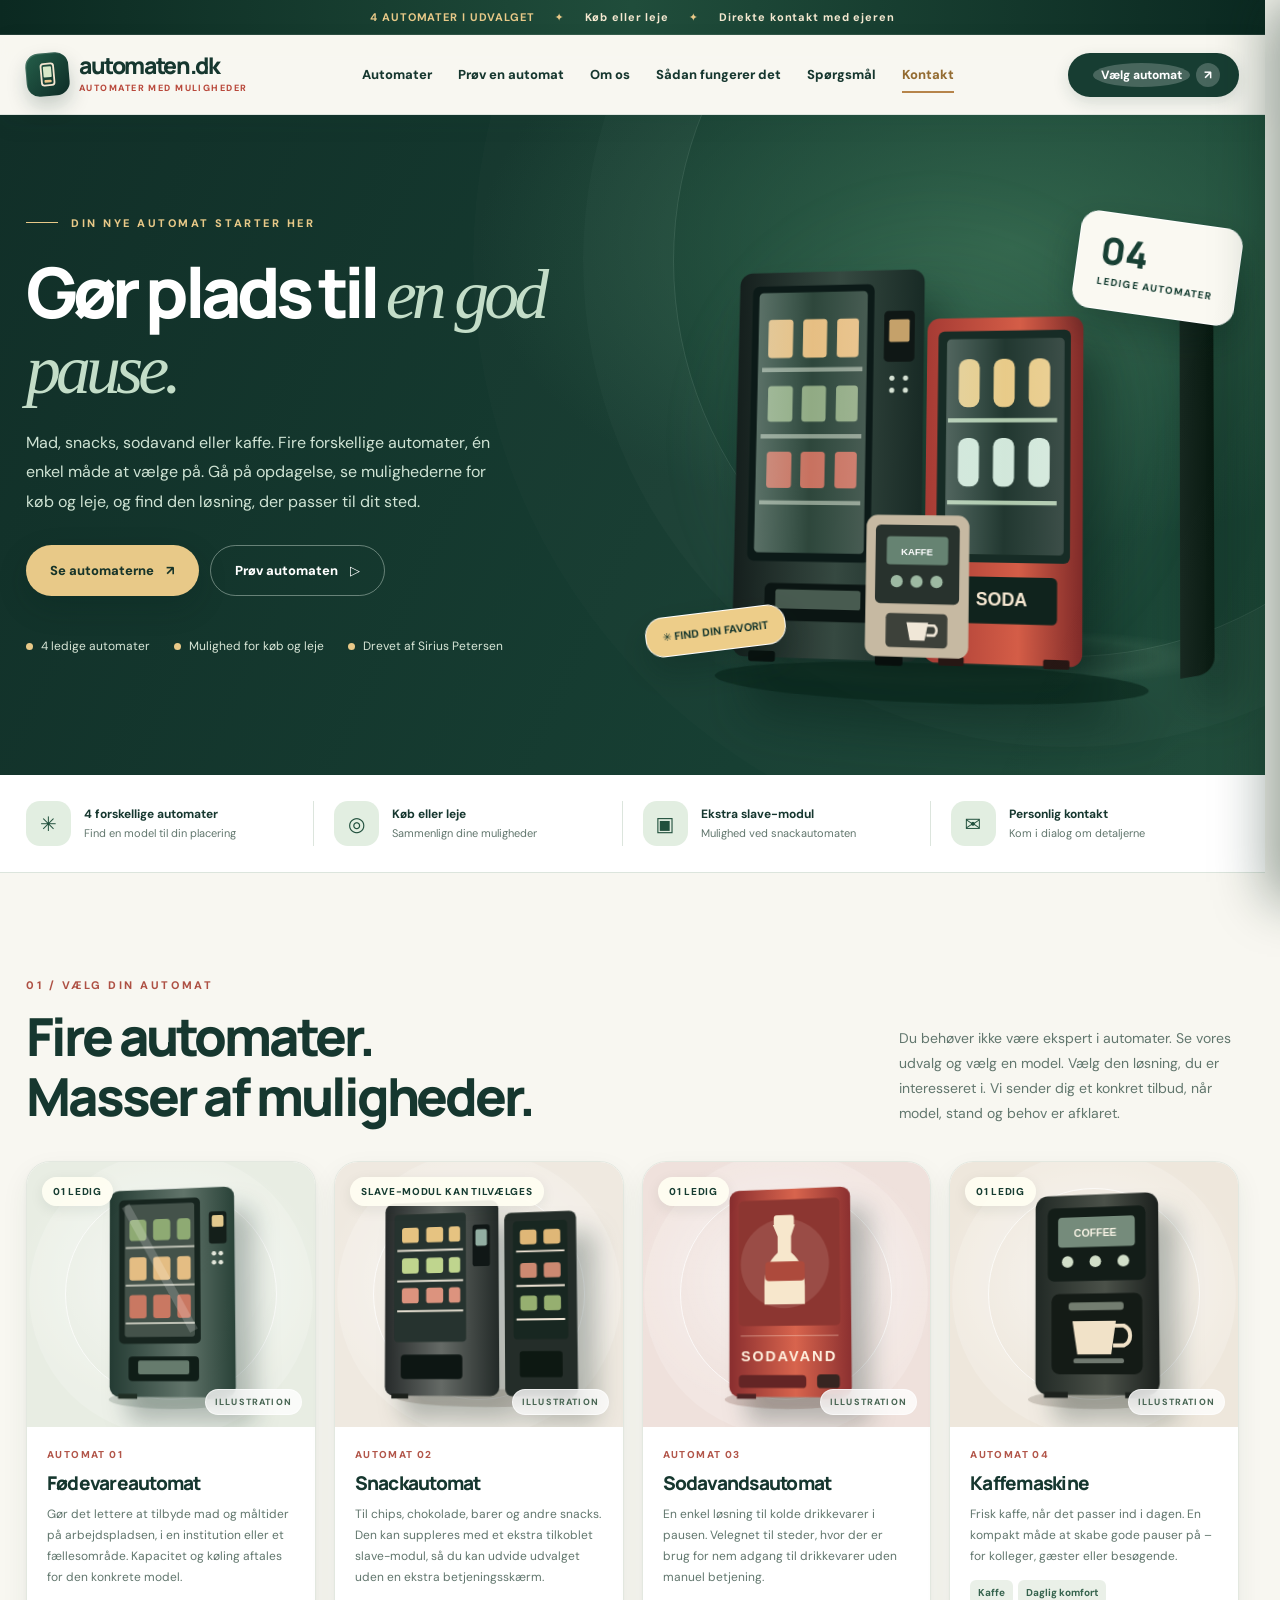
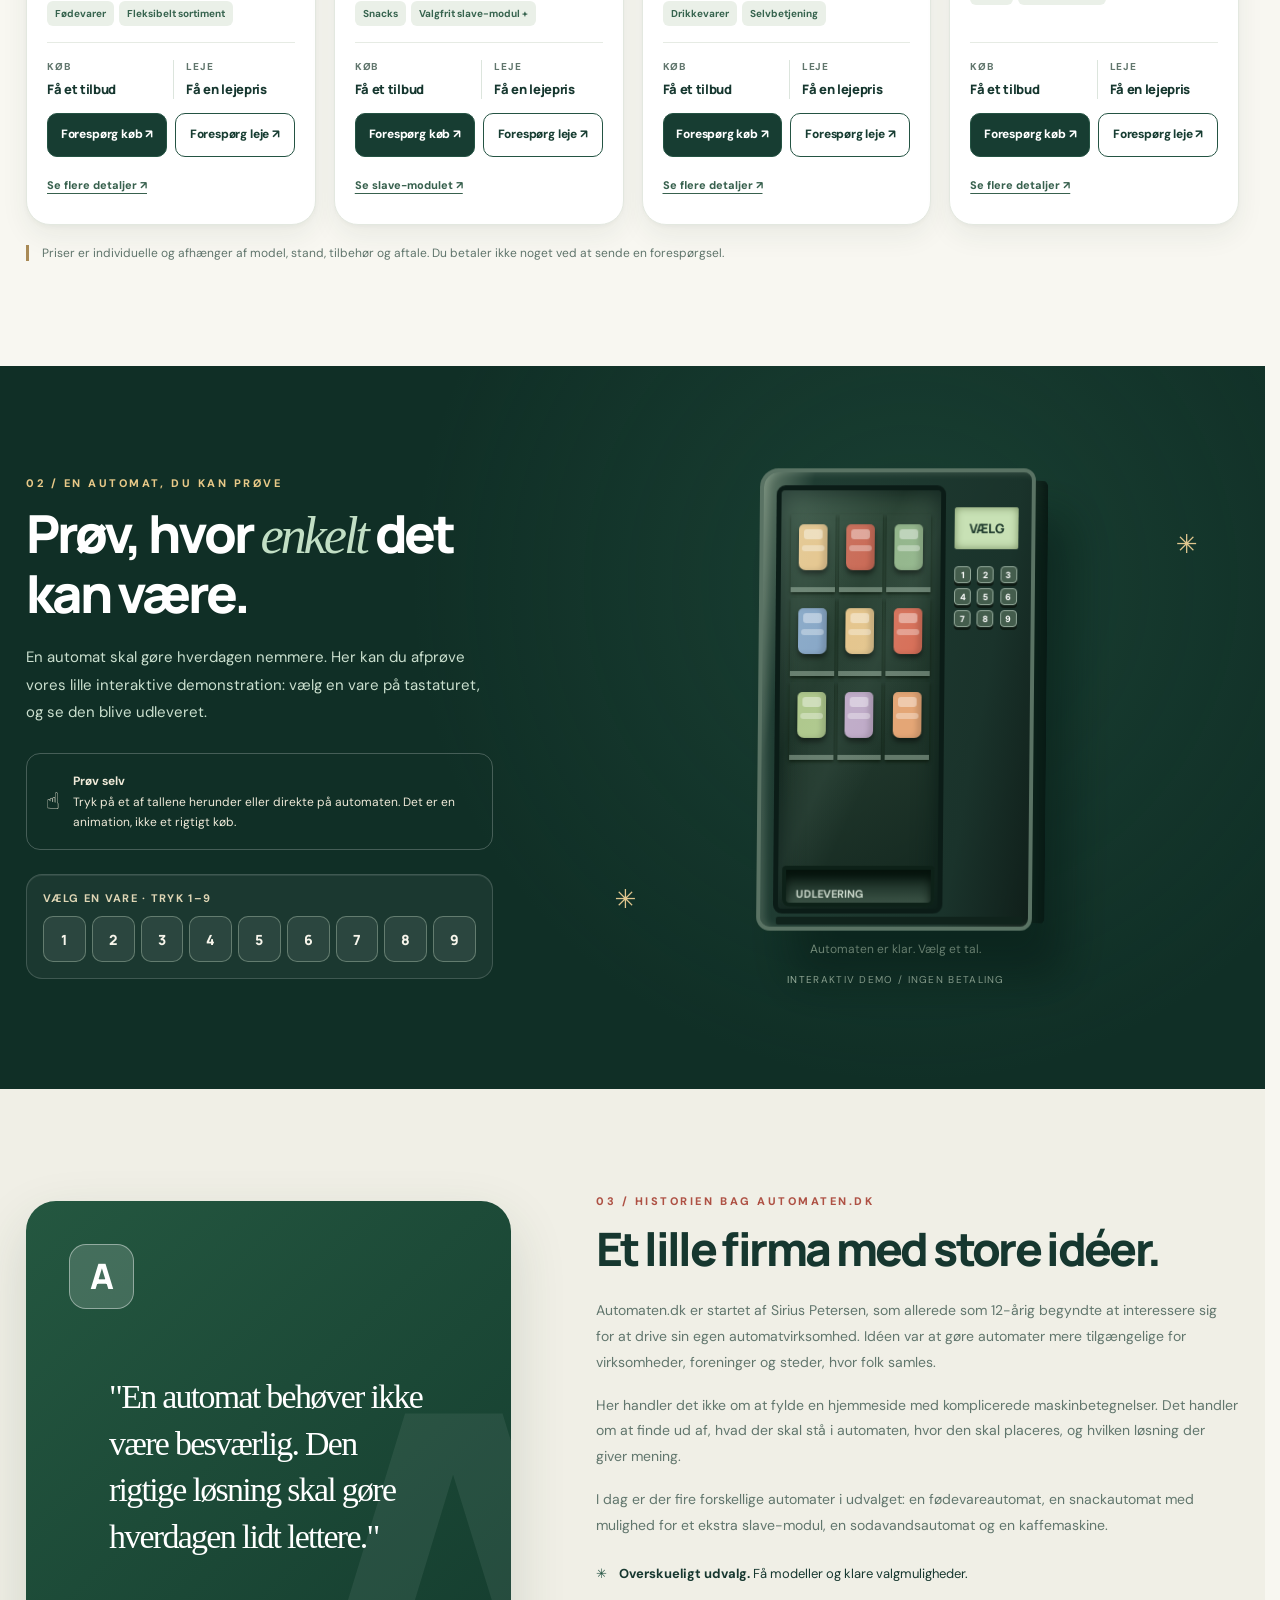
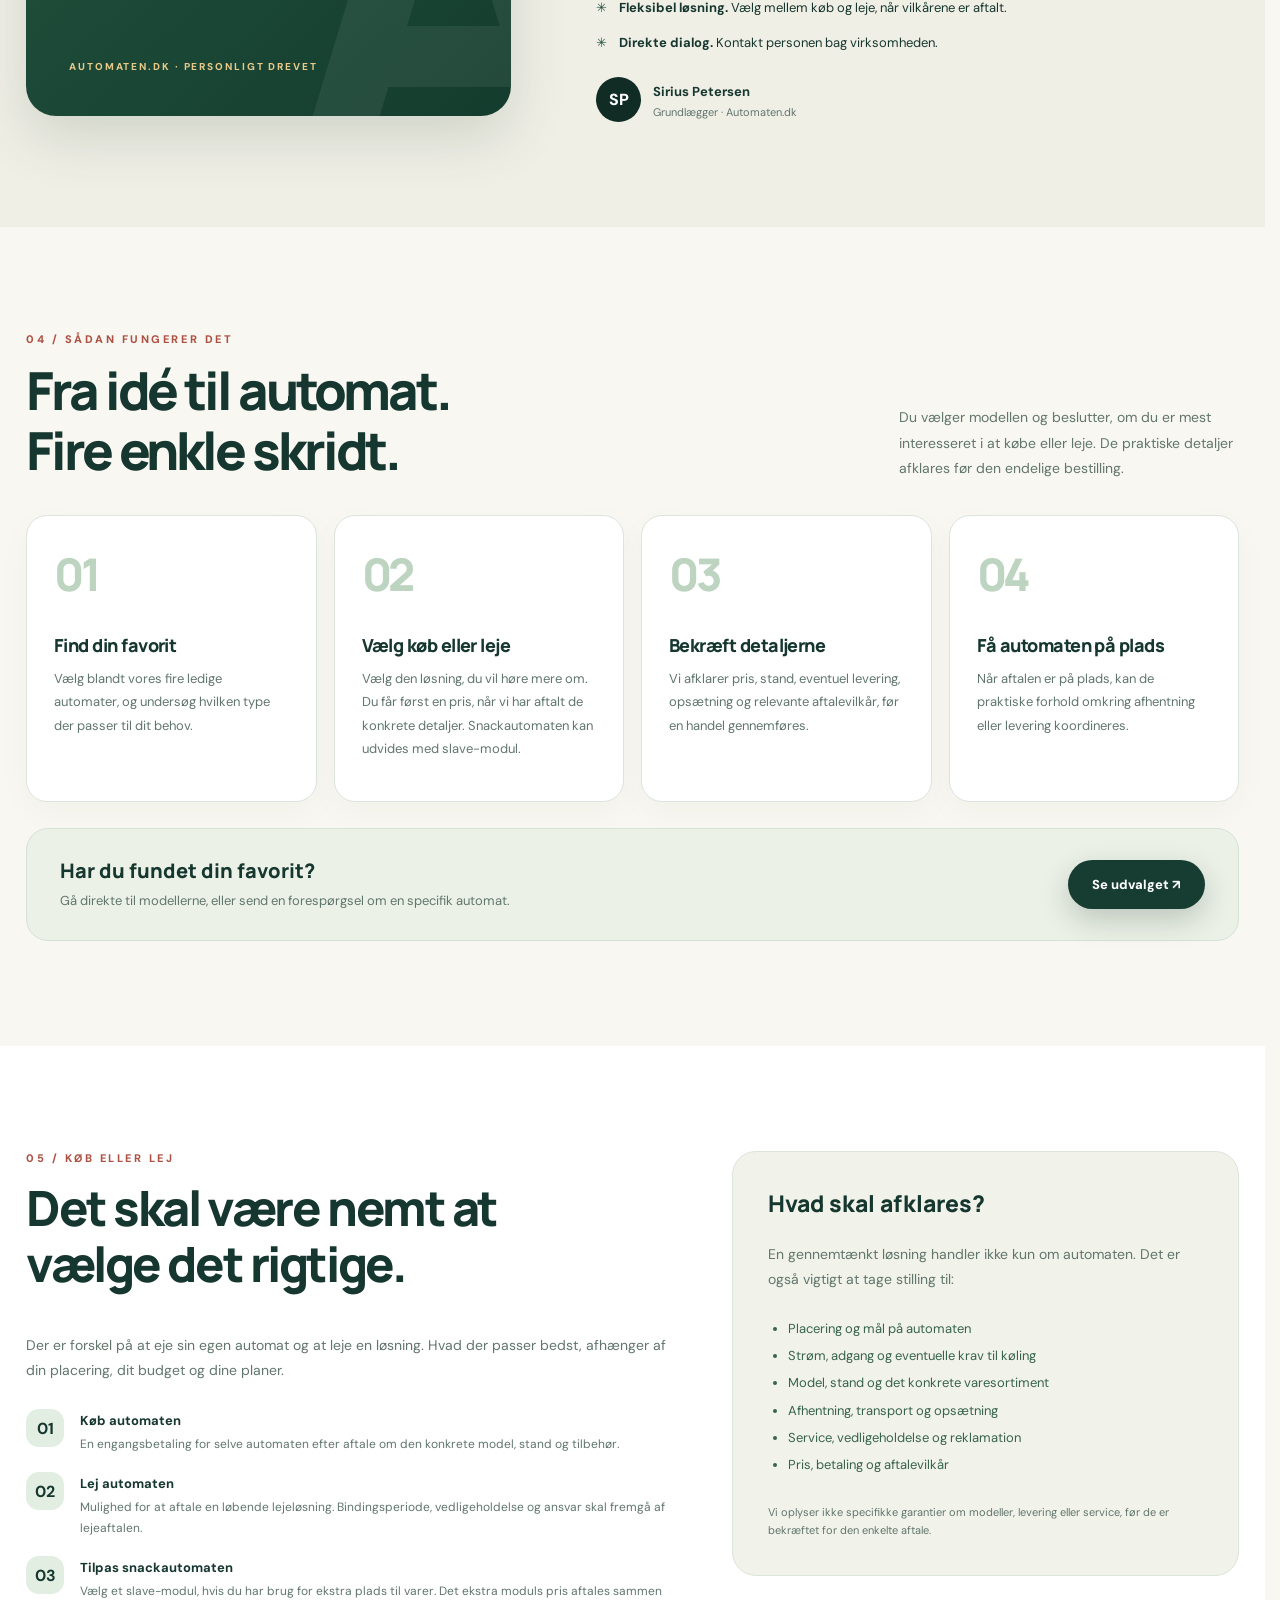
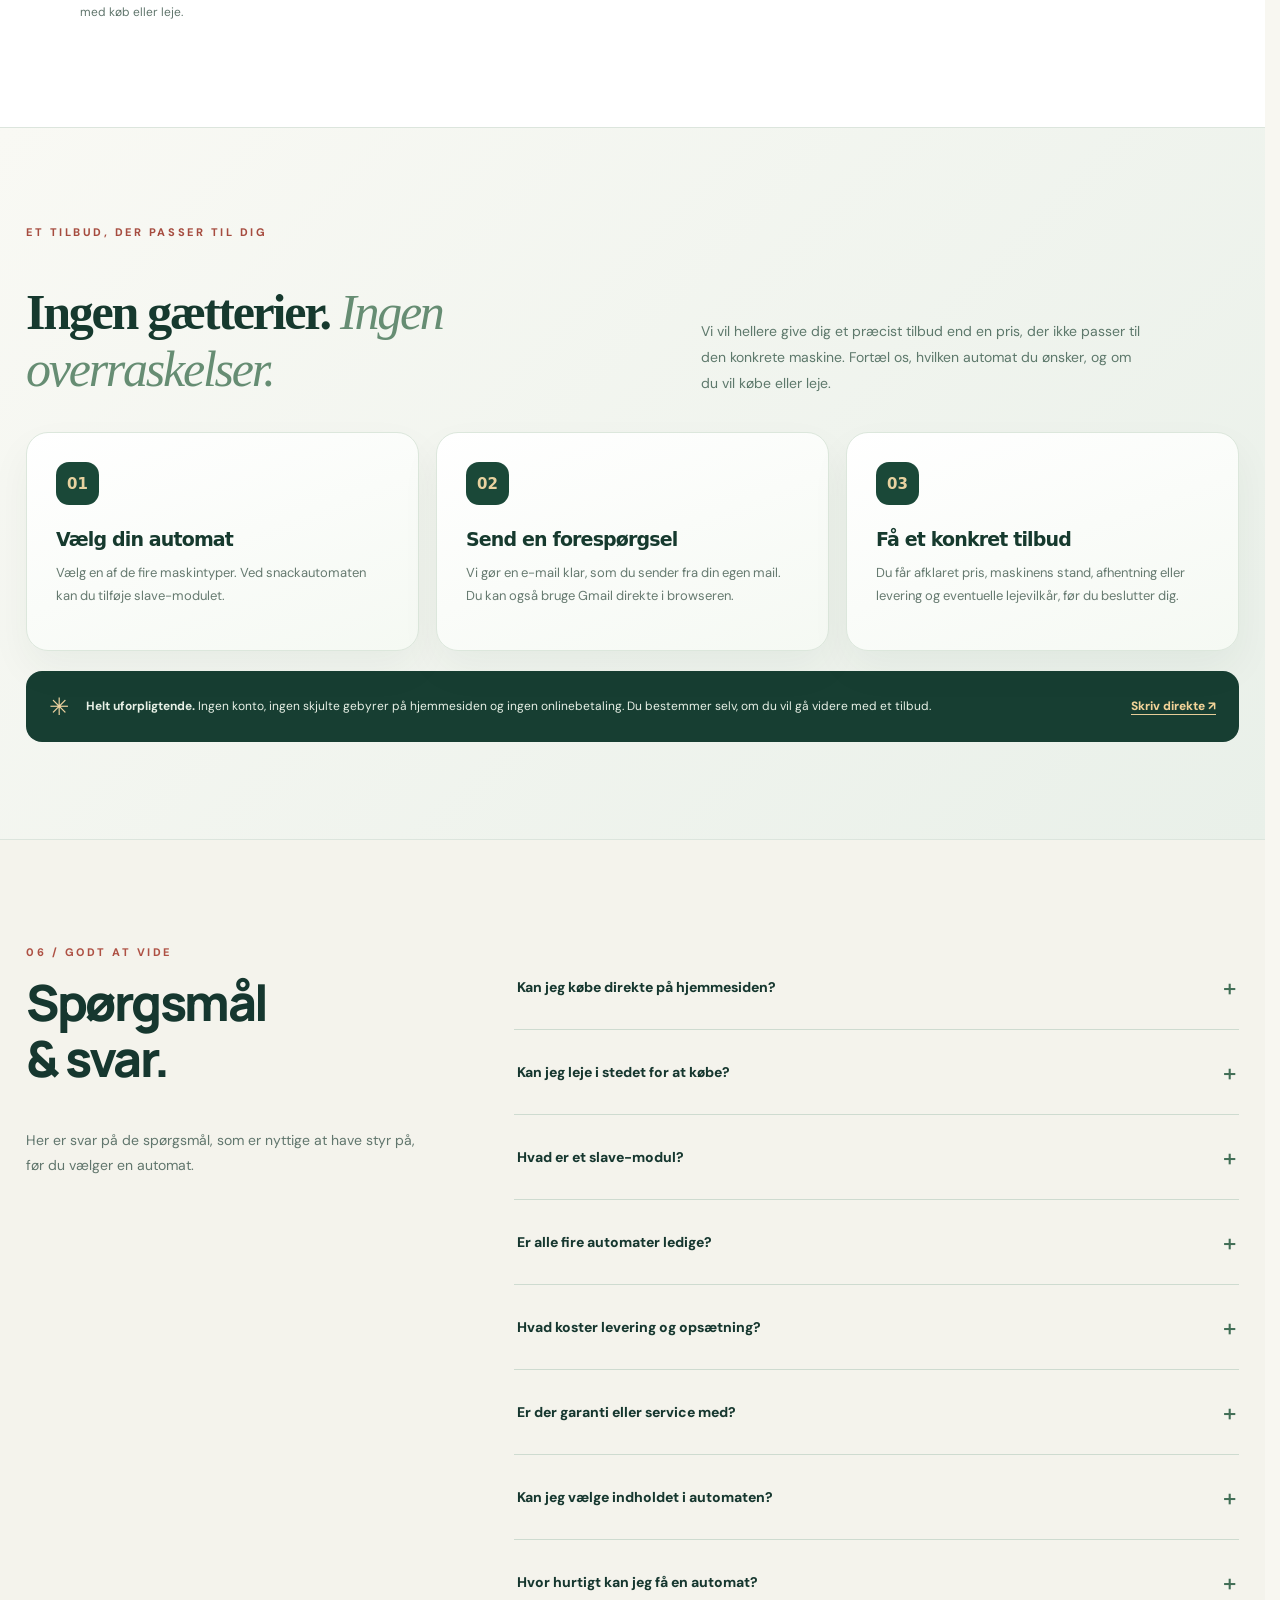
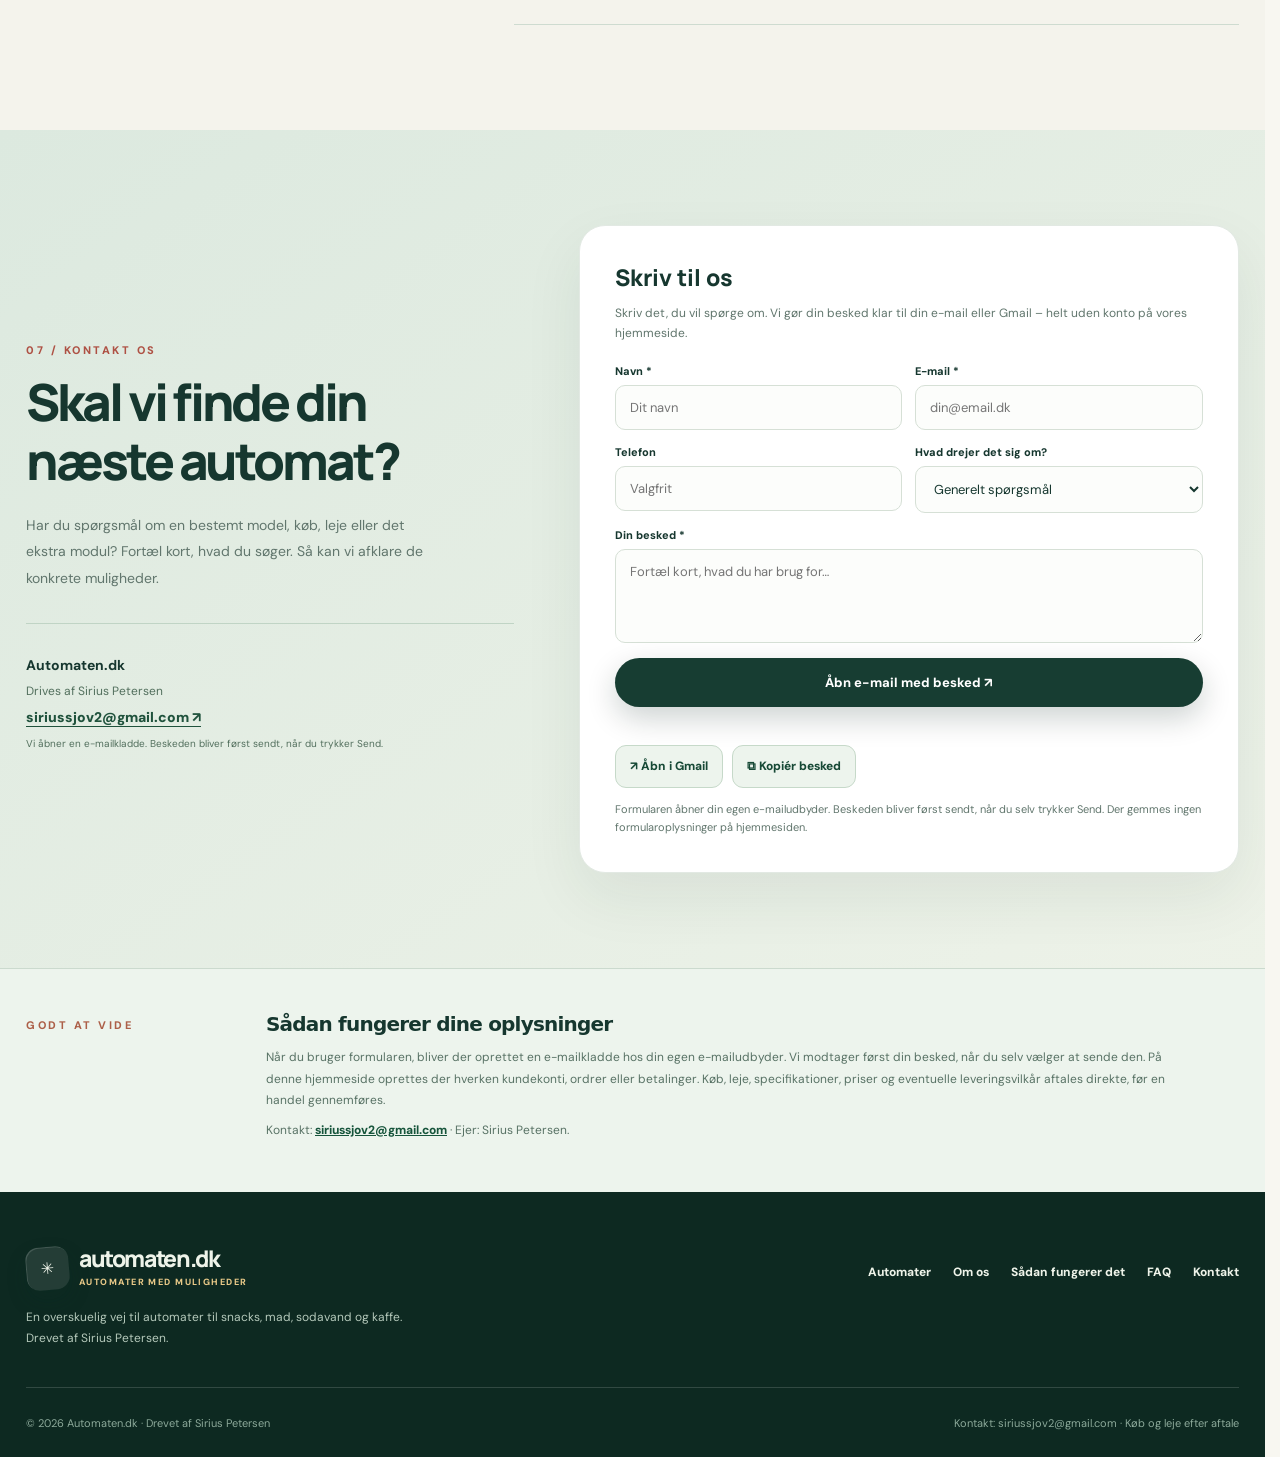
==== commit a808df86: "Refine Automaten.dk usability, catalog details, purchase-rental toggle and accessibility" ====
--- a/automaten/index.html
+++ b/automaten/index.html
@@ -8,12 +8,10 @@
 <meta property="og:type" content="website"><meta property="og:locale" content="da_DK"><meta property="og:title" content="Automaten.dk – køb eller lej en automat"><meta property="og:description" content="Fire automater. Køb eller leje. Snackautomat med valgfrit slave-modul. Kontakt direkte – få et tilbud på den rigtige løsning."><meta property="og:url" content="https://sirius-petersen.github.io/sirius-petersen/automaten/"><meta name="color-scheme" content="light">
 <title>Automaten.dk – Køb eller lej en automat | 4 modeller</title><link rel="icon" type="image/svg+xml" href="favicon.svg">
 <link rel="preload" as="image" href="assets/hero-machines.svg" type="image/svg+xml" fetchpriority="high">
-<meta property="og:url" content="https://sirius-petersen.github.io/sirius-petersen/automaten/">
 <meta name="twitter:card" content="summary">
-<meta name="color-scheme" content="light">
 <link rel="preconnect" href="https://fonts.googleapis.com"><link rel="preconnect" href="https://fonts.gstatic.com" crossorigin>
 <link href="https://fonts.googleapis.com/css2?family=DM+Sans:wght@400;500;600;700;800&family=Manrope:wght@400;500;600;700;800&display=swap" rel="stylesheet">
-<link rel="stylesheet" href="assets/site.css?v=4">
+<link rel="stylesheet" href="assets/site.css?v=5">
 
 <script type="application/ld+json">{"@context":"https://schema.org","@type":"WebSite","name":"Automaten.dk","url":"https://sirius-petersen.github.io/sirius-petersen/automaten/","inLanguage":"da-DK","description":"Fire automater til køb eller leje. Fødevarer, snacks, sodavand og kaffe. Uforpligtende forespørgsel.","publisher":{"@type":"Organization","name":"Automaten.dk","email":"siriussjov2@gmail.com"}}</script>
 </head>
@@ -33,10 +31,10 @@
 <section class="trust" aria-label="Overblik"><div class="wrap trust-in"><div class="trust-item"><span class="trust-icon">✳</span><div><b>4 forskellige automater</b><small>Find en model til din placering</small></div></div><div class="trust-item"><span class="trust-icon">◎</span><div><b>Køb eller leje</b><small>Sammenlign dine muligheder</small></div></div><div class="trust-item"><span class="trust-icon">▣</span><div><b>Ekstra slave-modul</b><small>Mulighed ved snackautomaten</small></div></div><div class="trust-item"><span class="trust-icon">✉</span><div><b>Personlig kontakt</b><small>Kom i dialog om detaljerne</small></div></div></div></section>
 <section class="section" id="automater"><div class="wrap"><div class="sec-head reveal"><div><span class="overline">01 / VÆLG DIN AUTOMAT</span><h2>Fire automater.<br>Masser af muligheder.</h2></div><p>Du behøver ikke være ekspert i automater. Se vores udvalg og vælg en model. Vælg den løsning, du er interesseret i. Vi sender dig et konkret tilbud, når model, stand og behov er afklaret.</p></div>
 <div class="catalog" id="catalog">
-<article class="prod reveal" data-product="food"><div class="prod-visual"><span class="render-note">Illustration</span><span class="prod-status">01 LEDIG</span><img decoding="async" loading="lazy" width="260" height="250" class="prod-machine" src="assets/food-illustration.svg" alt="Illustration af en fødevareautomat" loading="lazy"></div><div class="prod-inner"><span class="prod-num">AUTOMAT 01</span><h3>Fødevareautomat</h3><p>Gør det lettere at tilbyde mad og måltider på arbejdspladsen, i en institution eller et fællesområde. Kapacitet og køling aftales for den konkrete model.</p><div class="features"><span>Fødevarer</span><span>Fleksibelt sortiment</span></div><div class="prod-prices"><div><small>KØB</small><strong>Få et tilbud</strong></div><div><small>LEJE</small><strong>Få en lejepris</strong></div></div><div class="prod-buttons"><button type="button" data-order="food:buy">Forespørg køb ↗</button><button type="button" data-order="food:rent">Forespørg leje ↗</button></div><button type="button" class="prod-link" data-details="food">Se flere detaljer ↗</button></div></article>
-<article class="prod reveal" data-product="snack"><div class="prod-visual"><span class="render-note">Illustration</span><span class="prod-status">SLAVE-MODUL KAN TILVÆLGES</span><img decoding="async" loading="lazy" width="260" height="250" class="prod-machine" src="assets/snack-illustration.svg" alt="Illustration af snackautomat med tilkoblet modul" loading="lazy"></div><div class="prod-inner"><span class="prod-num">AUTOMAT 02</span><h3>Snackautomat</h3><p>Til chips, chokolade, barer og andre snacks. Den kan suppleres med et ekstra tilkoblet slave-modul, så du kan udvide udvalget uden en ekstra betjeningsskærm.</p><div class="features"><span>Snacks</span><span>Valgfrit slave-modul +</span></div><div class="prod-prices"><div><small>KØB</small><strong>Få et tilbud</strong></div><div><small>LEJE</small><strong>Få en lejepris</strong></div></div><div class="prod-buttons"><button type="button" data-order="snack:buy">Forespørg køb ↗</button><button type="button" data-order="snack:rent">Forespørg leje ↗</button></div><button type="button" class="prod-link" data-details="snack">Se slave-modulet ↗</button></div></article>
-<article class="prod reveal" data-product="soda"><div class="prod-visual"><span class="render-note">Illustration</span><span class="prod-status">01 LEDIG</span><img decoding="async" loading="lazy" width="260" height="250" class="prod-machine" src="assets/soda-illustration.svg" alt="Illustration af sodavandsautomat" loading="lazy"></div><div class="prod-inner"><span class="prod-num">AUTOMAT 03</span><h3>Sodavandsautomat</h3><p>En enkel løsning til kolde drikkevarer i pausen. Velegnet til steder, hvor der er brug for nem adgang til drikkevarer uden manuel betjening.</p><div class="features"><span>Drikkevarer</span><span>Selvbetjening</span></div><div class="prod-prices"><div><small>KØB</small><strong>Få et tilbud</strong></div><div><small>LEJE</small><strong>Få en lejepris</strong></div></div><div class="prod-buttons"><button type="button" data-order="soda:buy">Forespørg køb ↗</button><button type="button" data-order="soda:rent">Forespørg leje ↗</button></div><button type="button" class="prod-link" data-details="soda">Se flere detaljer ↗</button></div></article>
-<article class="prod reveal" data-product="coffee"><div class="prod-visual"><span class="render-note">Illustration</span><span class="prod-status">01 LEDIG</span><img decoding="async" loading="lazy" width="260" height="250" class="prod-machine" src="assets/coffee-illustration.svg" alt="Illustration af kaffemaskine" loading="lazy"></div><div class="prod-inner"><span class="prod-num">AUTOMAT 04</span><h3>Kaffemaskine</h3><p>Frisk kaffe, når det passer ind i dagen. En kompakt måde at skabe gode pauser på – for kolleger, gæster eller besøgende.</p><div class="features"><span>Kaffe</span><span>Daglig komfort</span></div><div class="prod-prices"><div><small>KØB</small><strong>Få et tilbud</strong></div><div><small>LEJE</small><strong>Få en lejepris</strong></div></div><div class="prod-buttons"><button type="button" data-order="coffee:buy">Forespørg køb ↗</button><button type="button" data-order="coffee:rent">Forespørg leje ↗</button></div><button type="button" class="prod-link" data-details="coffee">Se flere detaljer ↗</button></div></article>
+<article class="prod reveal" data-product="food"><div class="prod-visual"><span class="render-note">Illustration</span><span class="prod-status">01 LEDIG</span><img decoding="async" loading="lazy" width="260" height="250" class="prod-machine" src="assets/food-illustration.svg" alt="Illustration af en fødevareautomat"></div><div class="prod-inner"><span class="prod-num">AUTOMAT 01</span><h3>Fødevareautomat</h3><p>Gør det lettere at tilbyde mad og måltider på arbejdspladsen, i en institution eller et fællesområde. Kapacitet og køling aftales for den konkrete model.</p><div class="features"><span>Fødevarer</span><span>Fleksibelt sortiment</span></div><div class="prod-prices"><div><small>KØB</small><strong>Få et tilbud</strong></div><div><small>LEJE</small><strong>Få en lejepris</strong></div></div><div class="prod-buttons"><button type="button" data-order="food:buy">Forespørg køb ↗</button><button type="button" data-order="food:rent">Forespørg leje ↗</button></div><button type="button" class="prod-link" data-details="food" aria-controls="details-food" aria-expanded="false">Se flere detaljer ↗</button><div class="product-detail" id="details-food" hidden><h4>Hvad er vigtigt at vide?</h4><ul><li>Mulig anvendelse: mad og andre fødevarer på eksempelvis arbejdspladsen eller i et fællesområde.</li><li>Køling, størrelse, hyldeindretning og kapacitet afhænger af den konkrete automat.</li><li>Stand, strømkrav og eventuel transport afklares i tilbuddet.</li></ul><p>De konkrete mål, tekniske specifikationer og priser oplyses i tilbuddet.</p></div></div></article>
+<article class="prod reveal" data-product="snack"><div class="prod-visual"><span class="render-note">Illustration</span><span class="prod-status">SLAVE-MODUL KAN TILVÆLGES</span><img decoding="async" loading="lazy" width="260" height="250" class="prod-machine" src="assets/snack-illustration.svg" alt="Illustration af snackautomat med tilkoblet modul"></div><div class="prod-inner"><span class="prod-num">AUTOMAT 02</span><h3>Snackautomat</h3><p>Til chips, chokolade, barer og andre snacks. Den kan suppleres med et ekstra tilkoblet slave-modul, så du kan udvide udvalget uden en ekstra betjeningsskærm.</p><div class="features"><span>Snacks</span><span>Valgfrit slave-modul +</span></div><div class="prod-prices"><div><small>KØB</small><strong>Få et tilbud</strong></div><div><small>LEJE</small><strong>Få en lejepris</strong></div></div><div class="prod-buttons"><button type="button" data-order="snack:buy">Forespørg køb ↗</button><button type="button" data-order="snack:rent">Forespørg leje ↗</button></div><button type="button" class="prod-link" data-details="snack" aria-controls="details-snack" aria-expanded="false">Se slave-modulet ↗</button><div class="product-detail" id="details-snack" hidden><h4>Snackautomat og slave-modul</h4><ul><li>Snackautomaten er hovedenheden med betjening. Et slave-modul er et ekstra kabinet, som kobles til hovedautomaten.</li><li>Med et slave-modul kan du få plads til flere varetyper, når det passer til den konkrete model.</li><li>Vi bekræfter tilslutning, kompatibilitet, stand og pris, inden der indgås en aftale.</li></ul><p>De konkrete mål, tekniske specifikationer og priser oplyses i tilbuddet.</p></div></div></article>
+<article class="prod reveal" data-product="soda"><div class="prod-visual"><span class="render-note">Illustration</span><span class="prod-status">01 LEDIG</span><img decoding="async" loading="lazy" width="260" height="250" class="prod-machine" src="assets/soda-illustration.svg" alt="Illustration af sodavandsautomat"></div><div class="prod-inner"><span class="prod-num">AUTOMAT 03</span><h3>Sodavandsautomat</h3><p>En enkel løsning til kolde drikkevarer i pausen. Velegnet til steder, hvor der er brug for nem adgang til drikkevarer uden manuel betjening.</p><div class="features"><span>Drikkevarer</span><span>Selvbetjening</span></div><div class="prod-prices"><div><small>KØB</small><strong>Få et tilbud</strong></div><div><small>LEJE</small><strong>Få en lejepris</strong></div></div><div class="prod-buttons"><button type="button" data-order="soda:buy">Forespørg køb ↗</button><button type="button" data-order="soda:rent">Forespørg leje ↗</button></div><button type="button" class="prod-link" data-details="soda" aria-controls="details-soda" aria-expanded="false">Se flere detaljer ↗</button><div class="product-detail" id="details-soda" hidden><h4>Hvad er vigtigt at vide?</h4><ul><li>Mulig anvendelse: drikkevarer til kontor, klub, butik eller et fællesområde.</li><li>Køling, kapacitet og understøttede flasker eller dåser skal bekræftes for modellen.</li><li>Vi aftaler stand, strømkrav, afhentning eller levering og pris direkte.</li></ul><p>De konkrete mål, tekniske specifikationer og priser oplyses i tilbuddet.</p></div></div></article>
+<article class="prod reveal" data-product="coffee"><div class="prod-visual"><span class="render-note">Illustration</span><span class="prod-status">01 LEDIG</span><img decoding="async" loading="lazy" width="260" height="250" class="prod-machine" src="assets/coffee-illustration.svg" alt="Illustration af kaffemaskine"></div><div class="prod-inner"><span class="prod-num">AUTOMAT 04</span><h3>Kaffemaskine</h3><p>Frisk kaffe, når det passer ind i dagen. En kompakt måde at skabe gode pauser på – for kolleger, gæster eller besøgende.</p><div class="features"><span>Kaffe</span><span>Daglig komfort</span></div><div class="prod-prices"><div><small>KØB</small><strong>Få et tilbud</strong></div><div><small>LEJE</small><strong>Få en lejepris</strong></div></div><div class="prod-buttons"><button type="button" data-order="coffee:buy">Forespørg køb ↗</button><button type="button" data-order="coffee:rent">Forespørg leje ↗</button></div><button type="button" class="prod-link" data-details="coffee" aria-controls="details-coffee" aria-expanded="false">Se flere detaljer ↗</button><div class="product-detail" id="details-coffee" hidden><h4>Hvad er vigtigt at vide?</h4><ul><li>Mulig anvendelse: kaffe til medarbejdere, besøgende eller kunder.</li><li>Drikkevalg, påfyldning, vandforsyning og rengøring afhænger af maskinens model.</li><li>Kapacitet, stand og eventuelle driftsaftaler afklares, inden du beslutter dig.</li></ul><p>De konkrete mål, tekniske specifikationer og priser oplyses i tilbuddet.</p></div></div></article>
 </div><p class="offer-note">Priser er individuelle og afhænger af model, stand, tilbehør og aftale. Du betaler ikke noget ved at sende en forespørgsel.</p></div></section>
 <section class="demo-area" id="prøv"><div class="wrap demo-grid"><div class="demo-copy reveal"><span class="overline">02 / EN AUTOMAT, DU KAN PRØVE</span><h2>Prøv, hvor <em>enkelt</em> det kan være.</h2><p>En automat skal gøre hverdagen nemmere. Her kan du afprøve vores lille interaktive demonstration: vælg en vare på tastaturet, og se den blive udleveret.</p><div class="demo-instr"><span>☝</span><div><strong>Prøv selv</strong><br>Tryk på et af tallene herunder eller direkte på automaten. Det er en animation, ikke et rigtigt køb.</div></div><div class="demo-picker"><strong>Vælg en vare · Tryk 1–9</strong><div class="demo-picker-grid" aria-label="Vælg vare i demonstrationen"><button type="button" data-dispense="1" aria-label="Vælg vare 1" aria-pressed="false">1</button><button type="button" data-dispense="2" aria-label="Vælg vare 2" aria-pressed="false">2</button><button type="button" data-dispense="3" aria-label="Vælg vare 3" aria-pressed="false">3</button><button type="button" data-dispense="4" aria-label="Vælg vare 4" aria-pressed="false">4</button><button type="button" data-dispense="5" aria-label="Vælg vare 5" aria-pressed="false">5</button><button type="button" data-dispense="6" aria-label="Vælg vare 6" aria-pressed="false">6</button><button type="button" data-dispense="7" aria-label="Vælg vare 7" aria-pressed="false">7</button><button type="button" data-dispense="8" aria-label="Vælg vare 8" aria-pressed="false">8</button><button type="button" data-dispense="9" aria-label="Vælg vare 9" aria-pressed="false">9</button></div></div></div>
 <div class="demo-stage"><span class="small-star" aria-hidden="true">✳</span><span class="small-star other" aria-hidden="true">✳</span><div><div class="demo-machine" id="demoMachine" aria-label="Interaktiv automatdemo"><div class="demo-face"><div class="demo-window"><div class="product-shelves" aria-hidden="true"><div class="shelf-slot"><span class="shelf-item" style="--slot:#e6c48c"></span></div><div class="shelf-slot"><span class="shelf-item" style="--slot:#ca6b57"></span></div><div class="shelf-slot"><span class="shelf-item" style="--slot:#93b58b"></span></div><div class="shelf-slot"><span class="shelf-item" style="--slot:#88a7c7"></span></div><div class="shelf-slot"><span class="shelf-item" style="--slot:#e5c58d"></span></div><div class="shelf-slot"><span class="shelf-item" style="--slot:#d76e57"></span></div><div class="shelf-slot"><span class="shelf-item" style="--slot:#afc88d"></span></div><div class="shelf-slot"><span class="shelf-item" style="--slot:#bfa9c7"></span></div><div class="shelf-slot"><span class="shelf-item" style="--slot:#e4a676"></span></div></div></div><div class="demo-controls"><div class="demo-screen" id="demoScreen" aria-live="polite">VÆLG</div><div class="demo-keypad" aria-label="Vælg vare"><button type="button" data-dispense="1" aria-label="Vælg vare 1">1</button><button type="button" data-dispense="2" aria-label="Vælg vare 2">2</button><button type="button" data-dispense="3" aria-label="Vælg vare 3">3</button><button type="button" data-dispense="4" aria-label="Vælg vare 4">4</button><button type="button" data-dispense="5" aria-label="Vælg vare 5">5</button><button type="button" data-dispense="6" aria-label="Vælg vare 6">6</button><button type="button" data-dispense="7" aria-label="Vælg vare 7">7</button><button type="button" data-dispense="8" aria-label="Vælg vare 8">8</button><button type="button" data-dispense="9" aria-label="Vælg vare 9">9</button></div></div></div><div class="demo-mouth"><span>UDLEVERING</span></div><div class="demo-drop" id="demoDrop" aria-hidden="true"></div><div class="demo-base"></div></div><div class="demo-status" id="demoStatus" role="status" aria-live="polite">Automaten er klar. Vælg et tal.</div><div class="demo-infos">INTERAKTIV DEMO / INGEN BETALING</div></div></div></div></section>
@@ -52,7 +50,7 @@
 <section class="contact-section" id="kontakt"><div class="wrap contact-grid"><div class="contact-intro reveal"><span class="overline">07 / KONTAKT OS</span><h2>Skal vi finde din næste automat?</h2><p>Har du spørgsmål om en bestemt model, køb, leje eller det ekstra modul? Fortæl kort, hvad du søger. Så kan vi afklare de konkrete muligheder.</p><div class="contact-address"><strong>Automaten.dk</strong><span>Drives af Sirius Petersen</span><div id="contactEmailLine"><a class="direct-mail-link" href="mailto:siriussjov2@gmail.com">siriussjov2@gmail.com ↗</a></div><small id="contactModeHint">Skriv direkte, eller udfyld formularen. Vi åbner en e-mail, som du selv sender.</small></div></div><div class="contact-panel reveal"><h3>Skriv til os</h3><p>Skriv det, du vil spørge om. Vi gør din besked klar til din e-mail eller Gmail – helt uden konto på vores hjemmeside.</p><form id="contactForm" action="mailto:siriussjov2@gmail.com" method="post" enctype="text/plain"><div class="form-row"><div class="field"><label for="contactName">Navn *</label><input id="contactName" name="name" required autocomplete="name" placeholder="Dit navn" maxlength="100"></div><div class="field"><label for="contactEmail">E-mail *</label><input id="contactEmail" type="email" name="email" required autocomplete="email" placeholder="din@email.dk" maxlength="150"></div></div><div class="form-row"><div class="field"><label for="contactPhone">Telefon</label><input id="contactPhone" type="tel" name="phone" autocomplete="tel" placeholder="Valgfrit" maxlength="40"></div><div class="field"><label for="contactTopic">Hvad drejer det sig om?</label><select name="topic" id="contactTopic"><option>Generelt spørgsmål</option><option>Køb af automat</option><option>Leje af automat</option><option>Snackautomat + slave-modul</option><option>Andet</option></select></div></div><div class="field"><label for="contactMessage">Din besked *</label><textarea id="contactMessage" name="message" required maxlength="1100" placeholder="Fortæl kort, hvad du har brug for…"></textarea></div><button class="pill-btn" type="submit" id="contactSubmit">Åbn e-mail med besked ↗</button><div class="form-feedback" id="contactStatus" role="status" aria-live="polite"></div><div class="email-alternatives" aria-label="Alternative måder at sende din besked"><button type="button" id="contactGmail">↗ Åbn i Gmail</button><button type="button" id="contactCopy">⧉ Kopiér besked</button></div><p class="form-foot">Formularen åbner din egen e-mailudbyder. Beskeden bliver først sendt, når du selv trykker Send. Der gemmes ingen formularoplysninger på hjemmesiden.</p></form></div></div></section>
 </main><section class="clarity" id="vilkaar"><div class="wrap clarity-inner"><span class="overline">GODT AT VIDE</span><div><h2>Sådan fungerer dine oplysninger</h2><p>Når du bruger formularen, bliver der oprettet en e-mailkladde hos din egen e-mailudbyder. Vi modtager først din besked, når du selv vælger at sende den. På denne hjemmeside oprettes der hverken kundekonti, ordrer eller betalinger. Køb, leje, specifikationer, priser og eventuelle leveringsvilkår aftales direkte, før en handel gennemføres.</p><p>Kontakt: <a href="mailto:siriussjov2@gmail.com">siriussjov2@gmail.com</a> · Ejer: Sirius Petersen.</p></div></div></section>
 <footer class="footer"><div class="wrap"><div class="footer-top"><div><a class="logo" href="#top"><span class="logo-mark" aria-hidden="true">✳</span><span class="logo-words"><strong>automaten.dk</strong><small>AUTOMATER MED MULIGHEDER</small></span></a><p>En overskuelig vej til automater til snacks, mad, sodavand og kaffe. Drevet af Sirius Petersen.</p></div><nav class="footer-nav" aria-label="Footermenu"><a href="#automater">Automater</a><a href="#om">Om os</a><a href="#saadan">Sådan fungerer det</a><a href="#faq">FAQ</a><a href="#kontakt">Kontakt</a></nav></div><div class="footer-bottom"><span>© <span id="year">2026</span> Automaten.dk · Drevet af Sirius Petersen</span><span id="footerDemo">Kontakt: siriussjov2@gmail.com · Køb og leje efter aftale</span></div></div></footer>
-<div class="scrim" id="scrim"></div><aside class="drawer" id="drawer" aria-hidden="true" inert aria-label="Bestilling og forespørgsel" role="dialog" aria-modal="true"><div class="drawer-head"><div><small>DIN AUTOMAT · NÆSTE SKRIDT</small><h2 id="drawerTitle">Vælg din løsning</h2></div><button class="close" type="button" id="drawerClose" aria-label="Luk">×</button></div><div class="drawer-scroll"><div class="drawer-summary"><h3 id="drawerProduct">Vælg en automat</h3><p id="drawerDescription"></p></div><div class="price-block"><div><small id="drawerPriceLabel">Tilbud</small><br><strong id="drawerPrice">Pris efter aftale</strong></div><span id="drawerPriceExtra">Uforpligtende</span></div><div id="slaveWrap"><label class="slave-select" for="slaveAddon"><input type="checkbox" id="slaveAddon"><span><strong>Tilføj slave-modul</strong><small>Et ekstra tilkoblet modul til snackautomaten. Vi oplyser pris og muligheder i tilbuddet.</small></span></label></div><p class="drawer-hint" id="checkoutHint">Forespørgslen er gratis og uforpligtende. Der gennemføres ingen betaling på hjemmesiden.</p><form class="drawer-form" id="orderForm" action="mailto:siriussjov2@gmail.com" method="post" enctype="text/plain"><h3>Din forespørgsel</h3><div class="form-row"><div class="field"><label for="buyerName">Navn *</label><input id="buyerName" name="name" required autocomplete="name" maxlength="100"></div><div class="field"><label for="buyerEmail">E-mail *</label><input id="buyerEmail" name="email" type="email" required autocomplete="email" maxlength="150"></div></div><div class="form-row"><div class="field"><label for="buyerPhone">Telefon</label><input id="buyerPhone" type="tel" name="phone" autocomplete="tel" maxlength="40"></div><div class="field"><label for="buyerArea">By / postnummer</label><input id="buyerArea" name="area" maxlength="120" placeholder="Valgfrit"></div></div><div class="field"><label for="buyerMessage">Andet, vi skal vide?</label><textarea id="buyerMessage" name="message" maxlength="1100" placeholder="Hvor skal automaten stå? Har du særlige ønsker?"></textarea></div><div class="drawer-actions"><button id="orderSubmit" type="submit">Åbn e-mail med forespørgsel ↗</button><div class="email-alternatives"><button type="button" id="orderGmail">↗ Åbn i Gmail</button><button type="button" id="orderCopy">⧉ Kopiér besked</button></div><button id="drawerBack" type="button" class="secondary">Se andre automater</button><button id="shareProduct" type="button" class="secondary">Kopiér link til denne automat ↗</button></div><div class="drawer-status" id="orderStatus" aria-live="polite" role="status"></div><p class="drawer-hint">Dette er en uforpligtende henvendelse – ikke et gennemført køb. Vi aftaler pris, stand, levering og vilkår, inden du beslutter dig.</p></form></div></aside>
+<div class="scrim" id="scrim"></div><aside class="drawer" id="drawer" aria-hidden="true" inert aria-labelledby="drawerTitle" role="dialog" aria-modal="true"><div class="drawer-head"><div><small>DIN AUTOMAT · NÆSTE SKRIDT</small><h2 id="drawerTitle">Vælg din løsning</h2></div><button class="close" type="button" id="drawerClose" aria-label="Luk">×</button></div><div class="drawer-scroll"><div class="drawer-summary"><h3 id="drawerProduct">Vælg en automat</h3><p id="drawerDescription"></p></div><div class="order-choice" role="group" aria-label="Vælg køb eller leje"><span class="order-choice-heading">Hvordan vil du have automaten?</span><div class="order-choice-buttons"><button type="button" data-mode="purchase" aria-pressed="true">Køb automaten</button><button type="button" data-mode="monthly" aria-pressed="false">Lej automaten</button></div></div><div class="price-block"><div><small id="drawerPriceLabel">Tilbud</small><br><strong id="drawerPrice">Pris efter aftale</strong></div><span id="drawerPriceExtra">Uforpligtende</span></div><div id="slaveWrap"><label class="slave-select" for="slaveAddon"><input type="checkbox" id="slaveAddon" aria-describedby="slaveHelp"><span><strong>Tilføj slave-modul</strong><small id="slaveHelp">Et ekstra tilkoblet modul til snackautomaten. Vi oplyser pris og muligheder i tilbuddet.</small></span></label></div><p class="drawer-hint" id="checkoutHint">Forespørgslen er gratis og uforpligtende. Der gennemføres ingen betaling på hjemmesiden.</p><form class="drawer-form" id="orderForm" action="mailto:siriussjov2@gmail.com" method="post" enctype="text/plain"><h3>Din forespørgsel</h3><div class="form-row"><div class="field"><label for="buyerName">Navn *</label><input id="buyerName" name="name" required autocomplete="name" maxlength="100"></div><div class="field"><label for="buyerEmail">E-mail *</label><input id="buyerEmail" name="email" type="email" required autocomplete="email" maxlength="150"></div></div><div class="form-row"><div class="field"><label for="buyerPhone">Telefon</label><input id="buyerPhone" type="tel" name="phone" autocomplete="tel" maxlength="40"></div><div class="field"><label for="buyerArea">By / postnummer</label><input id="buyerArea" name="area" maxlength="120" placeholder="Valgfrit"></div></div><div class="field"><label for="buyerMessage">Andet, vi skal vide?</label><textarea id="buyerMessage" name="message" maxlength="1100" placeholder="Hvor skal automaten stå? Har du særlige ønsker?"></textarea></div><div class="drawer-actions"><button id="orderSubmit" type="submit">Åbn e-mail med forespørgsel ↗</button><div class="email-alternatives"><button type="button" id="orderGmail">↗ Åbn i Gmail</button><button type="button" id="orderCopy">⧉ Kopiér besked</button></div><button id="drawerBack" type="button" class="secondary">Se andre automater</button><button id="shareProduct" type="button" class="secondary">Kopiér link til denne automat ↗</button></div><div class="drawer-status" id="orderStatus" aria-live="polite" role="status"></div><p class="drawer-hint">Dette er en uforpligtende henvendelse – ikke et gennemført køb. Vi aftaler pris, stand, levering og vilkår, inden du beslutter dig.</p></form></div></aside>
 <button type="button" id="backTop" aria-label="Tilbage til toppen" title="Tilbage til toppen">↑</button>
 <div class="toast" id="toast" role="status" aria-live="polite"></div><div class="mobile-btn"><button type="button" id="mobileOrder">Se ledige automater ↗</button></div>
 <script>
@@ -80,4 +78,4 @@
   }
 };
 
-</script><script src="assets/site.js?v=4" defer></script><noscript><p class="no-js">JavaScript er slået fra. Kontakt os på <a href="mailto:siriussjov2@gmail.com">siriussjov2@gmail.com</a> for at høre om køb og leje.</p></noscript></body></html>+</script><script src="assets/site.js?v=5" defer></script><noscript><p class="no-js">JavaScript er slået fra. Kontakt os på <a href="mailto:siriussjov2@gmail.com">siriussjov2@gmail.com</a> for at høre om køb og leje.</p></noscript></body></html>
--- a/automaten/assets/site.css
+++ b/automaten/assets/site.css
@@ -147,3 +147,30 @@
  #backTop{transition:none}
  .hero-unit{will-change:auto}
 }
+
+
+/* Finjustering 2026-11-19: diskret detaljevisning og lettere bestillingsflow */
+.links a{position:relative;text-underline-offset:5px}
+.links a::after{content:"";position:absolute;left:0;bottom:-10px;width:100%;height:2px;background:#b6844a;transform:scaleX(0);transform-origin:left;transition:transform .2s ease}
+.links a:hover::after,.links a[aria-current="location"]::after{transform:scaleX(1)}
+.links a[aria-current="location"]{color:#946c32}
+.product-detail{padding:18px 20px;margin:12px 0 0;background:linear-gradient(150deg,#f0f5eb,#eaf0e8);border:1px solid #d5e0d3;border-radius:16px;box-shadow:inset 0 1px 0 #fff9}
+.product-detail[hidden]{display:none!important}
+.product-detail h4{font:800 14px/1.4 Manrope,sans-serif;margin:0 0 10px;color:#174734}
+.product-detail ul{margin:0;padding-left:19px;display:grid;gap:8px;color:#3a5547}
+.product-detail li{font-size:12px;line-height:1.65}
+.product-detail p{font-size:11px;line-height:1.5;margin:12px 0 0;color:#56705e}
+.prod-link[aria-expanded="true"]{color:#ad6840}
+.order-choice{margin:2px 0 16px}
+.order-choice-heading{display:block;color:#587367;font-size:11px;font-weight:800;letter-spacing:.04em;margin-bottom:9px}
+.order-choice-buttons{display:grid;grid-template-columns:1fr 1fr;gap:5px;border:1px solid #d2dfd2;border-radius:13px;padding:5px;background:#eef3eb}
+.order-choice-buttons button{border:1px solid transparent;background:transparent;color:#345548;border-radius:9px;padding:12px 9px;min-height:44px;font-weight:800;font-size:13px;transition:background .16s,box-shadow .16s,color .16s}
+.order-choice-buttons button[aria-pressed="true"]{background:#174a38;color:white;box-shadow:0 3px 10px #12352928}
+.order-choice-buttons button:not([aria-pressed="true"]):hover{background:#dce9de}
+.order-choice-buttons button:active{transform:scale(.985)}
+@media(max-width:950px){.links a::after{display:none}.links a[aria-current="location"]{font-weight:800}}
+@media(prefers-reduced-motion:reduce){.links a::after,.order-choice-buttons button{transition:none}}
+
+/* Expanded cards grow naturally, without stretching every other card in the row. */
+.catalog.details-open{align-items:start}
+.catalog.details-open .prod{align-self:start}
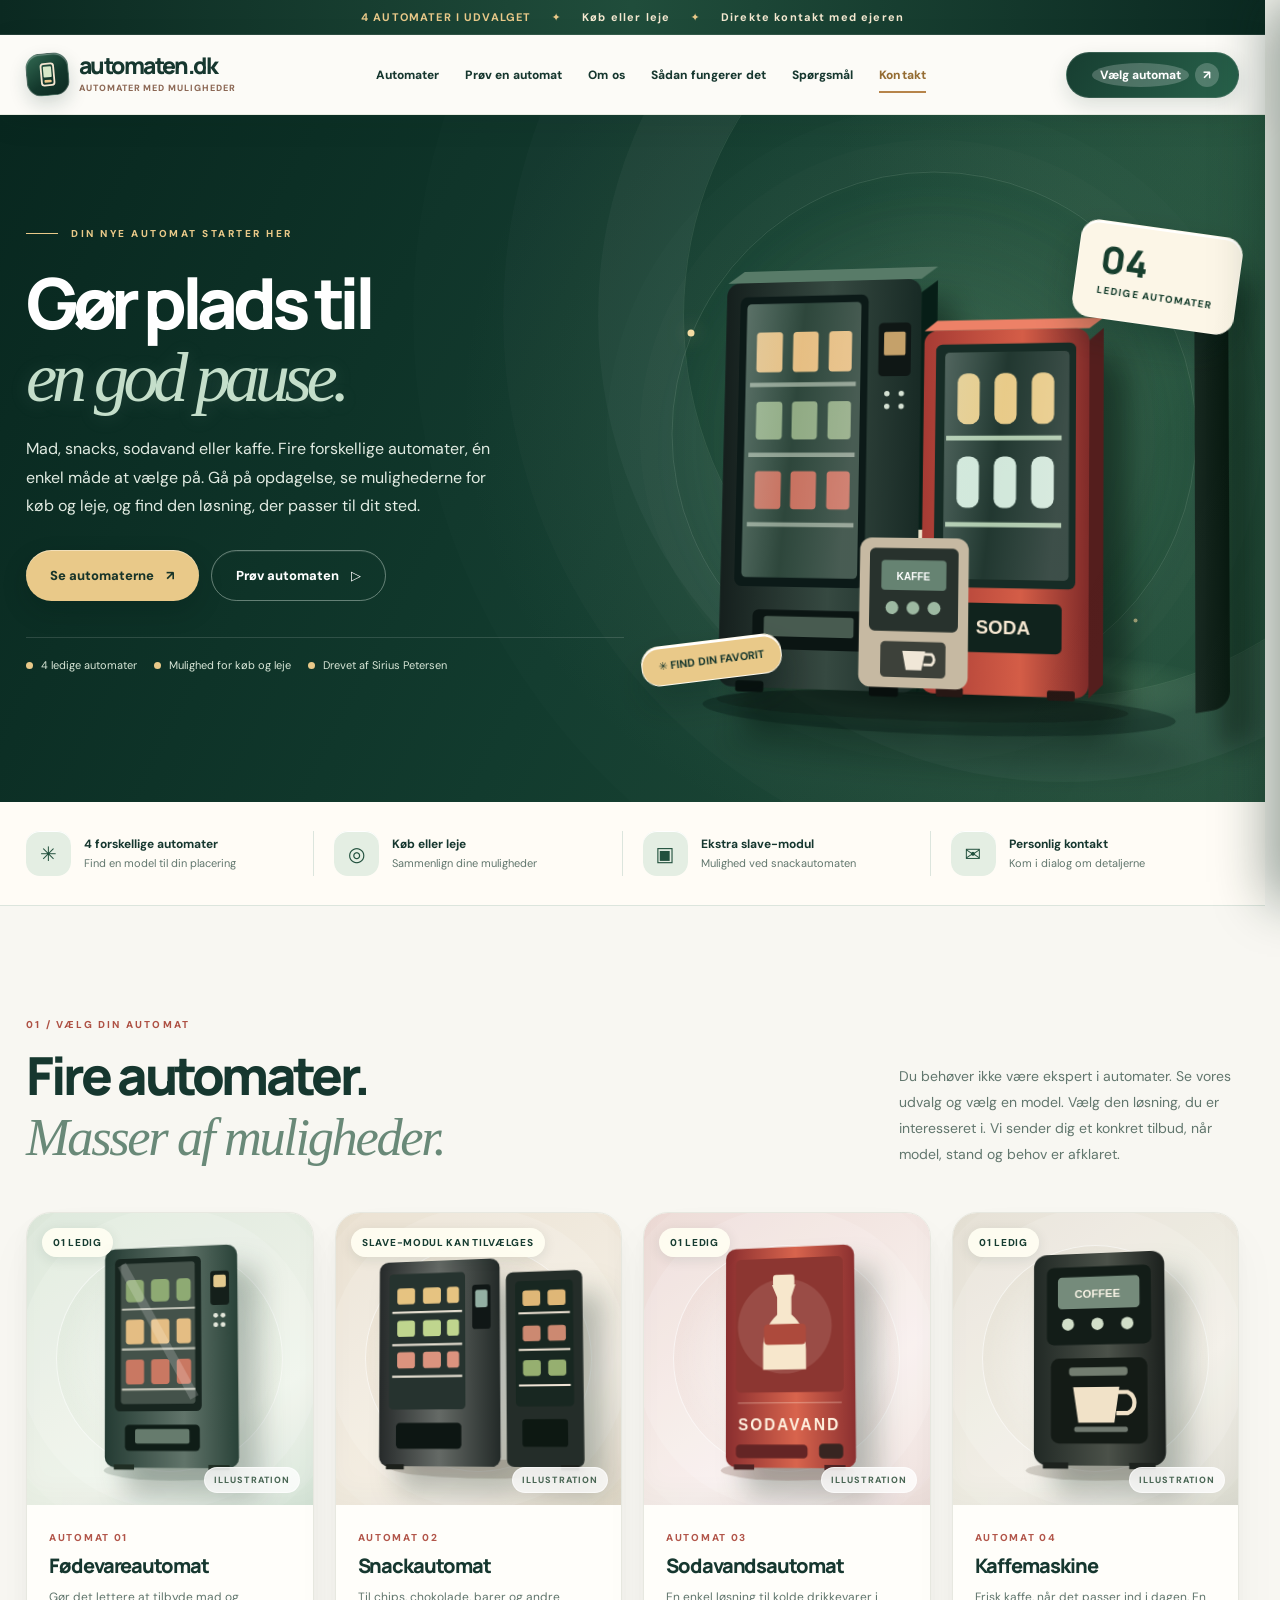
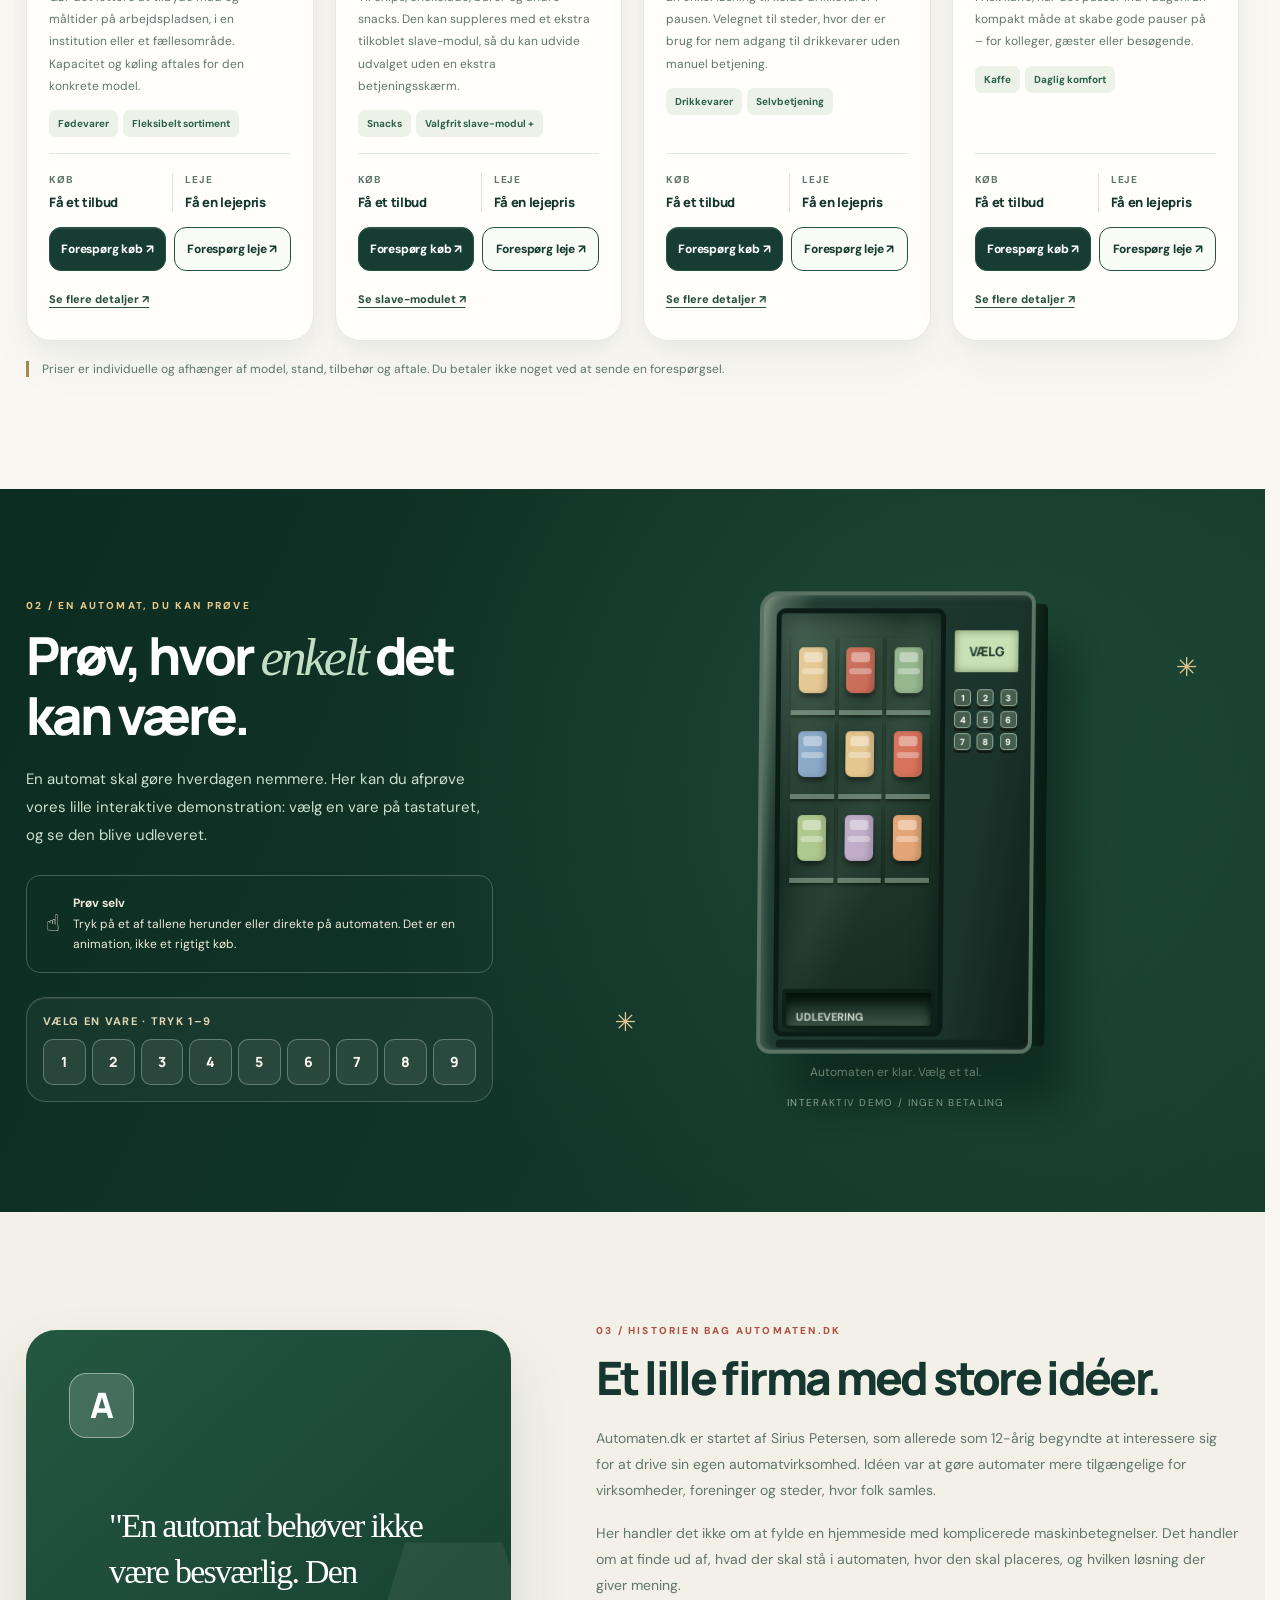
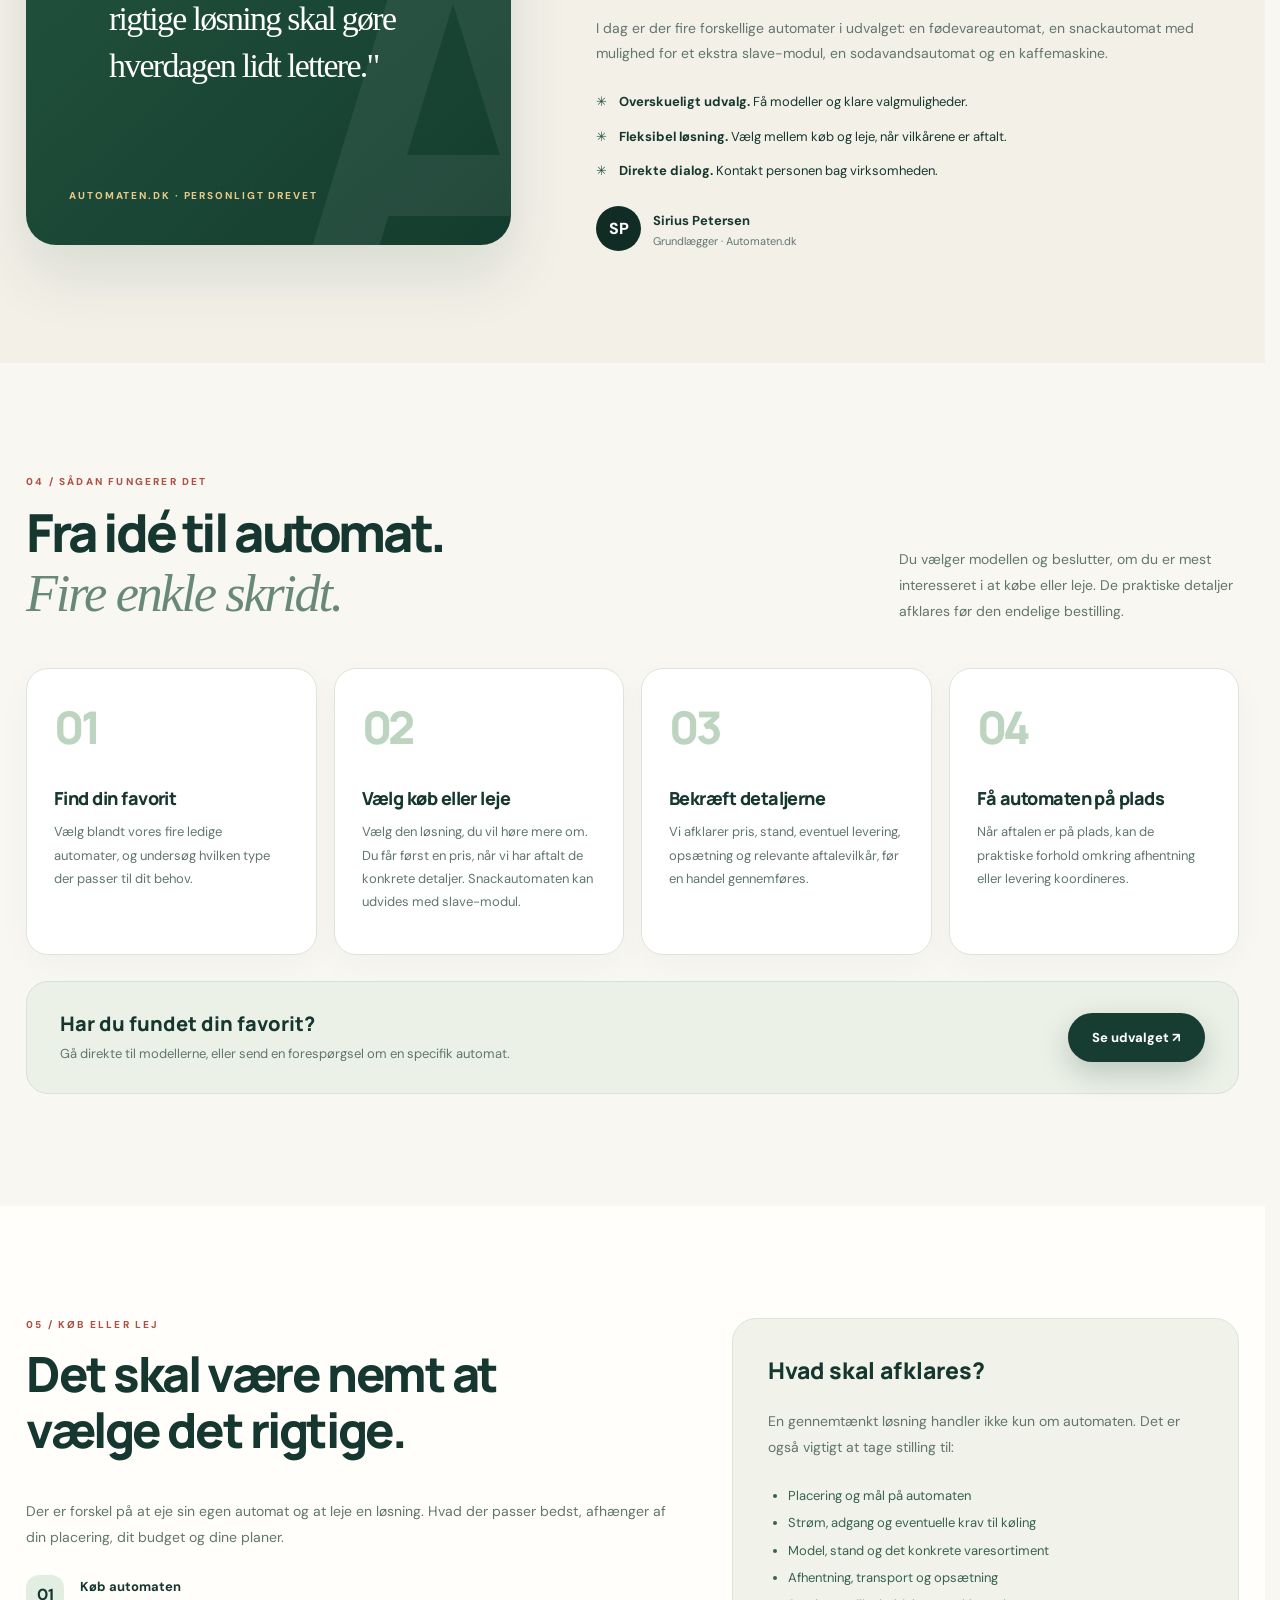
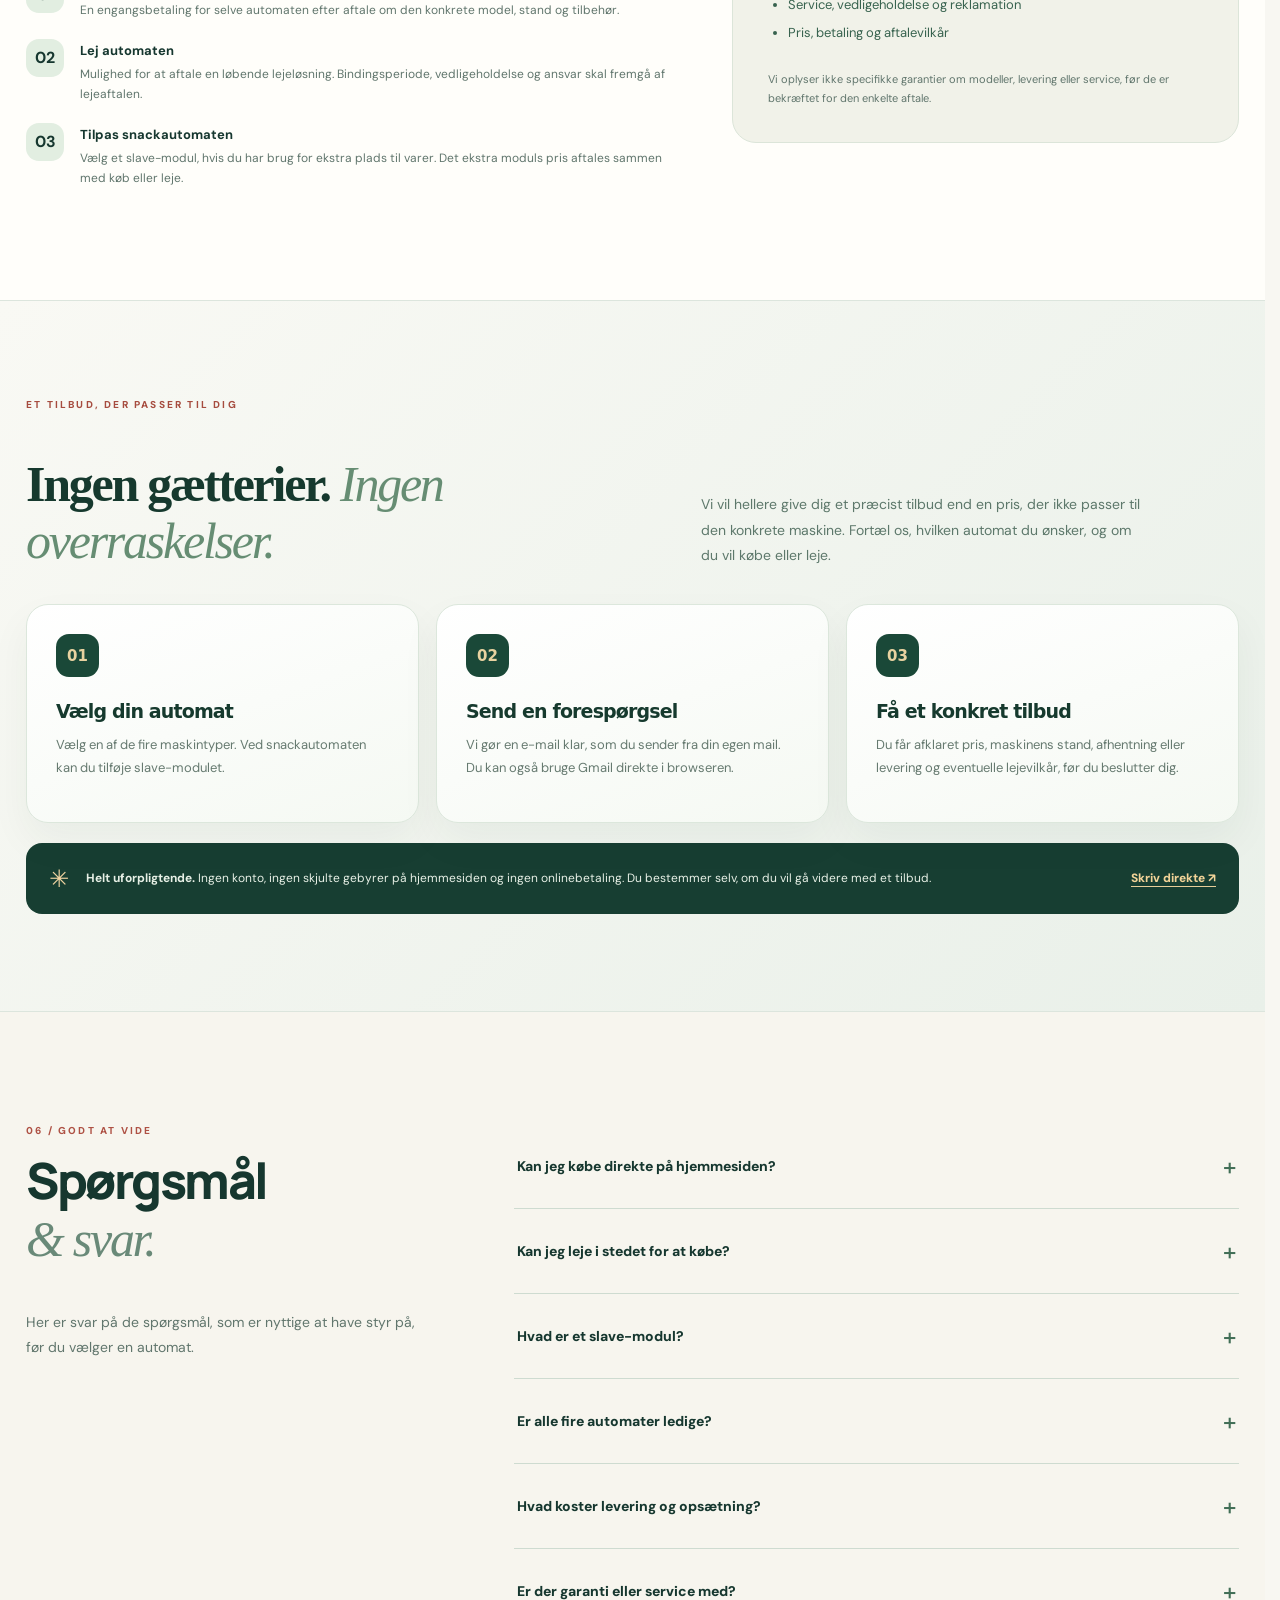
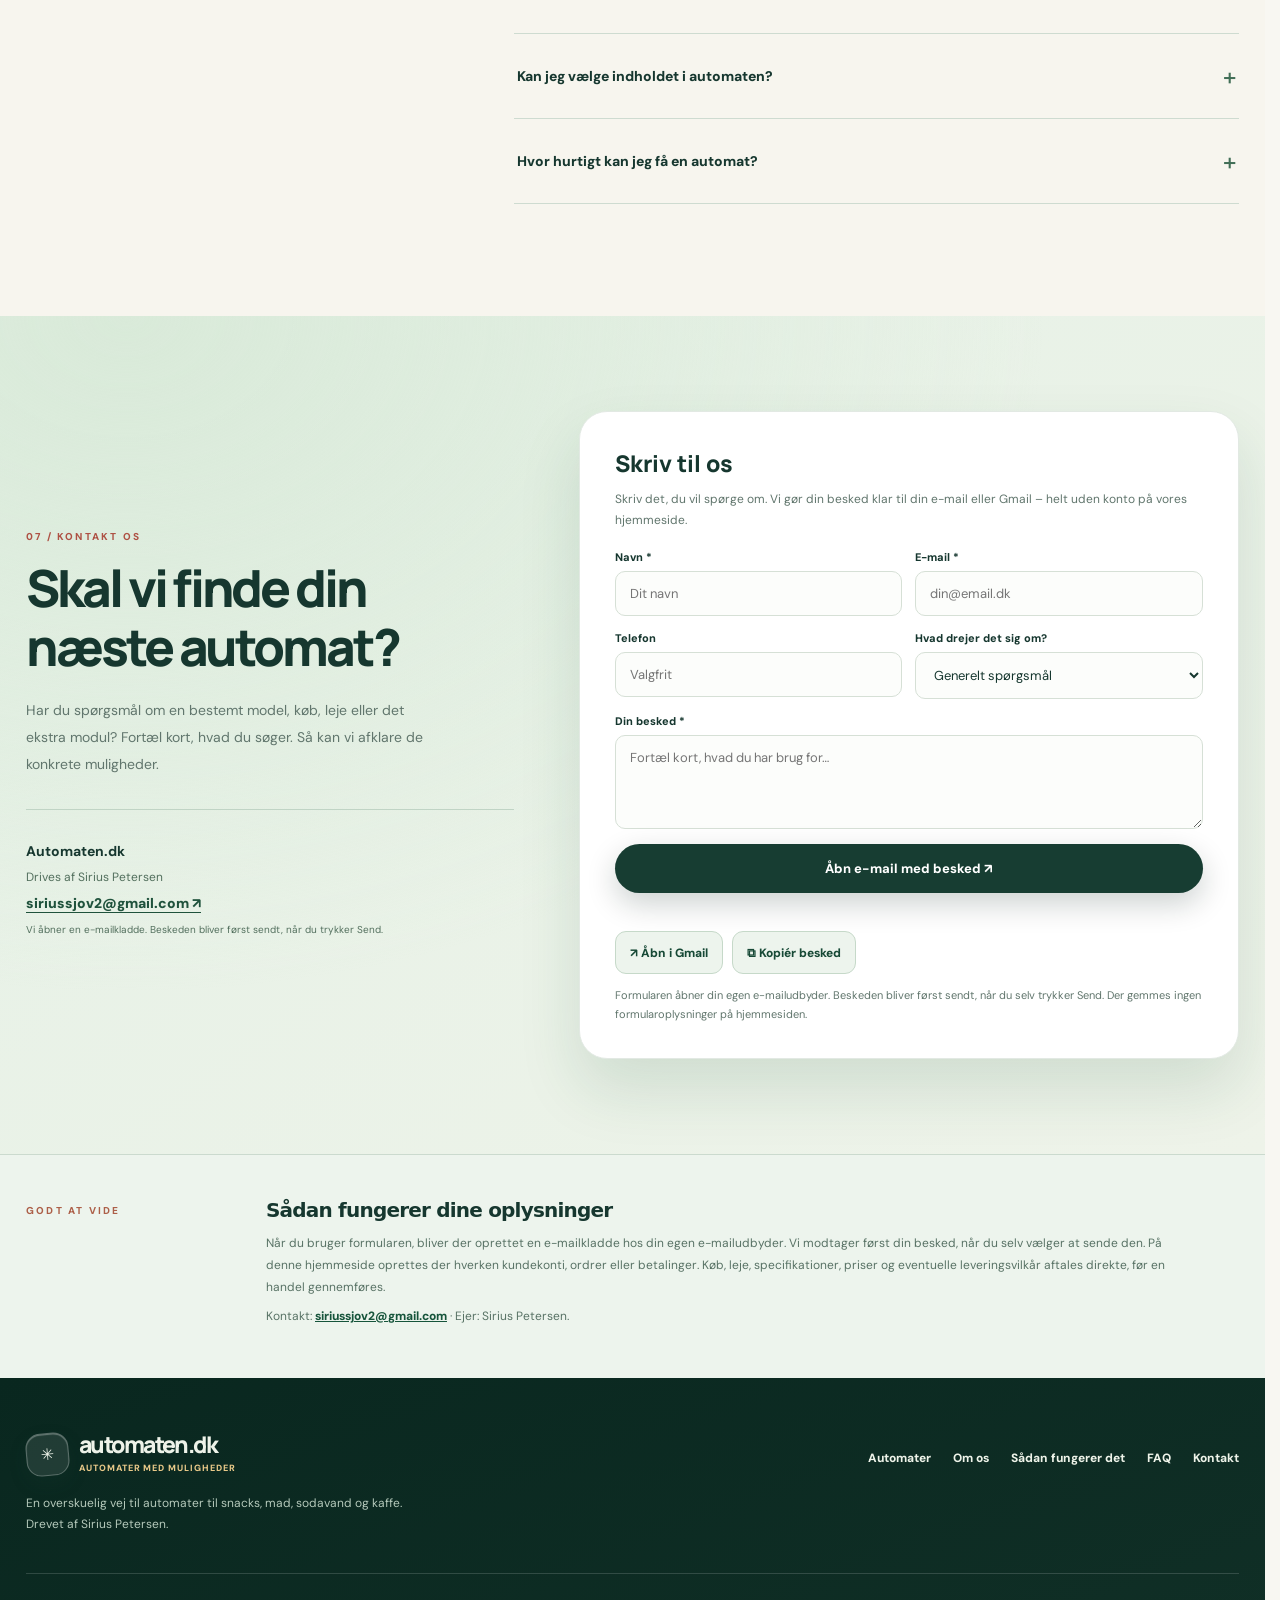
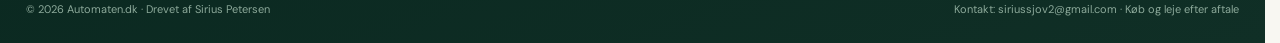
==== commit 72965753: "Polish Automaten.dk design with studio lighting, dimensional machine visuals, refined cards and resp" ====
--- a/automaten/index.html
+++ b/automaten/index.html
@@ -11,7 +11,7 @@
 <meta name="twitter:card" content="summary">
 <link rel="preconnect" href="https://fonts.googleapis.com"><link rel="preconnect" href="https://fonts.gstatic.com" crossorigin>
 <link href="https://fonts.googleapis.com/css2?family=DM+Sans:wght@400;500;600;700;800&family=Manrope:wght@400;500;600;700;800&display=swap" rel="stylesheet">
-<link rel="stylesheet" href="assets/site.css?v=5">
+<link rel="stylesheet" href="assets/site.css?v=6">
 
 <script type="application/ld+json">{"@context":"https://schema.org","@type":"WebSite","name":"Automaten.dk","url":"https://sirius-petersen.github.io/sirius-petersen/automaten/","inLanguage":"da-DK","description":"Fire automater til køb eller leje. Fødevarer, snacks, sodavand og kaffe. Uforpligtende forespørgsel.","publisher":{"@type":"Organization","name":"Automaten.dk","email":"siriussjov2@gmail.com"}}</script>
 </head>
@@ -26,10 +26,10 @@
 <main id="main">
 <section class="hero" id="top"><div class="snowflakes" aria-hidden="true" id="snowflakes"></div><div class="wrap hero-inner">
 <div class="hero-content"><span class="eyebrow">DIN NYE AUTOMAT STARTER HER</span><h1>Gør plads til <i>en god pause.</i></h1><p class="hero-desc">Mad, snacks, sodavand eller kaffe. Fire forskellige automater, én enkel måde at vælge på. Gå på opdagelse, se mulighederne for køb og leje, og find den løsning, der passer til dit sted.</p><div class="hero-actions"><a href="#automater" class="pill-btn">Se automaterne <span aria-hidden="true">↗</span></a><a href="#prøv" class="pill-btn outline-light">Prøv automaten <span aria-hidden="true">▷</span></a></div><div class="hero-bottom"><span><i></i> 4 ledige automater</span><span><i></i> Mulighed for køb og leje</span><span><i></i> Drevet af Sirius Petersen</span></div></div>
-<div class="hero-visual" id="heroVisual"><div class="hero-glow"></div><div class="hero-platform"></div><div class="hero-unit" id="heroUnit"><img decoding="async" fetchpriority="high" loading="eager" src="assets/hero-machines.svg" width="580" height="590" alt="Illustration af automater til snacks, sodavand og kaffe"></div><div class="floating-sticker"><strong>04</strong><span>LEDIGE AUTOMATER</span></div><div class="floating-sticker btm">✳ FIND DIN FAVORIT</div></div>
+<div class="hero-visual" id="heroVisual"><div class="hero-glow"></div><div class="hero-orbit" aria-hidden="true"></div><div class="hero-platform"></div><div class="hero-unit" id="heroUnit"><img decoding="async" fetchpriority="high" loading="eager" src="assets/hero-machines.svg" width="580" height="590" alt="Illustration af automater til snacks, sodavand og kaffe"></div><div class="floating-sticker"><strong>04</strong><span>LEDIGE AUTOMATER</span></div><div class="floating-sticker btm">✳ FIND DIN FAVORIT</div></div>
 </div></section>
 <section class="trust" aria-label="Overblik"><div class="wrap trust-in"><div class="trust-item"><span class="trust-icon">✳</span><div><b>4 forskellige automater</b><small>Find en model til din placering</small></div></div><div class="trust-item"><span class="trust-icon">◎</span><div><b>Køb eller leje</b><small>Sammenlign dine muligheder</small></div></div><div class="trust-item"><span class="trust-icon">▣</span><div><b>Ekstra slave-modul</b><small>Mulighed ved snackautomaten</small></div></div><div class="trust-item"><span class="trust-icon">✉</span><div><b>Personlig kontakt</b><small>Kom i dialog om detaljerne</small></div></div></div></section>
-<section class="section" id="automater"><div class="wrap"><div class="sec-head reveal"><div><span class="overline">01 / VÆLG DIN AUTOMAT</span><h2>Fire automater.<br>Masser af muligheder.</h2></div><p>Du behøver ikke være ekspert i automater. Se vores udvalg og vælg en model. Vælg den løsning, du er interesseret i. Vi sender dig et konkret tilbud, når model, stand og behov er afklaret.</p></div>
+<section class="section" id="automater"><div class="wrap"><div class="sec-head reveal"><div><span class="overline">01 / VÆLG DIN AUTOMAT</span><h2>Fire automater.<br><em>Masser af muligheder.</em></h2></div><p>Du behøver ikke være ekspert i automater. Se vores udvalg og vælg en model. Vælg den løsning, du er interesseret i. Vi sender dig et konkret tilbud, når model, stand og behov er afklaret.</p></div>
 <div class="catalog" id="catalog">
 <article class="prod reveal" data-product="food"><div class="prod-visual"><span class="render-note">Illustration</span><span class="prod-status">01 LEDIG</span><img decoding="async" loading="lazy" width="260" height="250" class="prod-machine" src="assets/food-illustration.svg" alt="Illustration af en fødevareautomat"></div><div class="prod-inner"><span class="prod-num">AUTOMAT 01</span><h3>Fødevareautomat</h3><p>Gør det lettere at tilbyde mad og måltider på arbejdspladsen, i en institution eller et fællesområde. Kapacitet og køling aftales for den konkrete model.</p><div class="features"><span>Fødevarer</span><span>Fleksibelt sortiment</span></div><div class="prod-prices"><div><small>KØB</small><strong>Få et tilbud</strong></div><div><small>LEJE</small><strong>Få en lejepris</strong></div></div><div class="prod-buttons"><button type="button" data-order="food:buy">Forespørg køb ↗</button><button type="button" data-order="food:rent">Forespørg leje ↗</button></div><button type="button" class="prod-link" data-details="food" aria-controls="details-food" aria-expanded="false">Se flere detaljer ↗</button><div class="product-detail" id="details-food" hidden><h4>Hvad er vigtigt at vide?</h4><ul><li>Mulig anvendelse: mad og andre fødevarer på eksempelvis arbejdspladsen eller i et fællesområde.</li><li>Køling, størrelse, hyldeindretning og kapacitet afhænger af den konkrete automat.</li><li>Stand, strømkrav og eventuel transport afklares i tilbuddet.</li></ul><p>De konkrete mål, tekniske specifikationer og priser oplyses i tilbuddet.</p></div></div></article>
 <article class="prod reveal" data-product="snack"><div class="prod-visual"><span class="render-note">Illustration</span><span class="prod-status">SLAVE-MODUL KAN TILVÆLGES</span><img decoding="async" loading="lazy" width="260" height="250" class="prod-machine" src="assets/snack-illustration.svg" alt="Illustration af snackautomat med tilkoblet modul"></div><div class="prod-inner"><span class="prod-num">AUTOMAT 02</span><h3>Snackautomat</h3><p>Til chips, chokolade, barer og andre snacks. Den kan suppleres med et ekstra tilkoblet slave-modul, så du kan udvide udvalget uden en ekstra betjeningsskærm.</p><div class="features"><span>Snacks</span><span>Valgfrit slave-modul +</span></div><div class="prod-prices"><div><small>KØB</small><strong>Få et tilbud</strong></div><div><small>LEJE</small><strong>Få en lejepris</strong></div></div><div class="prod-buttons"><button type="button" data-order="snack:buy">Forespørg køb ↗</button><button type="button" data-order="snack:rent">Forespørg leje ↗</button></div><button type="button" class="prod-link" data-details="snack" aria-controls="details-snack" aria-expanded="false">Se slave-modulet ↗</button><div class="product-detail" id="details-snack" hidden><h4>Snackautomat og slave-modul</h4><ul><li>Snackautomaten er hovedenheden med betjening. Et slave-modul er et ekstra kabinet, som kobles til hovedautomaten.</li><li>Med et slave-modul kan du få plads til flere varetyper, når det passer til den konkrete model.</li><li>Vi bekræfter tilslutning, kompatibilitet, stand og pris, inden der indgås en aftale.</li></ul><p>De konkrete mål, tekniske specifikationer og priser oplyses i tilbuddet.</p></div></div></article>
@@ -39,14 +39,14 @@
 <section class="demo-area" id="prøv"><div class="wrap demo-grid"><div class="demo-copy reveal"><span class="overline">02 / EN AUTOMAT, DU KAN PRØVE</span><h2>Prøv, hvor <em>enkelt</em> det kan være.</h2><p>En automat skal gøre hverdagen nemmere. Her kan du afprøve vores lille interaktive demonstration: vælg en vare på tastaturet, og se den blive udleveret.</p><div class="demo-instr"><span>☝</span><div><strong>Prøv selv</strong><br>Tryk på et af tallene herunder eller direkte på automaten. Det er en animation, ikke et rigtigt køb.</div></div><div class="demo-picker"><strong>Vælg en vare · Tryk 1–9</strong><div class="demo-picker-grid" aria-label="Vælg vare i demonstrationen"><button type="button" data-dispense="1" aria-label="Vælg vare 1" aria-pressed="false">1</button><button type="button" data-dispense="2" aria-label="Vælg vare 2" aria-pressed="false">2</button><button type="button" data-dispense="3" aria-label="Vælg vare 3" aria-pressed="false">3</button><button type="button" data-dispense="4" aria-label="Vælg vare 4" aria-pressed="false">4</button><button type="button" data-dispense="5" aria-label="Vælg vare 5" aria-pressed="false">5</button><button type="button" data-dispense="6" aria-label="Vælg vare 6" aria-pressed="false">6</button><button type="button" data-dispense="7" aria-label="Vælg vare 7" aria-pressed="false">7</button><button type="button" data-dispense="8" aria-label="Vælg vare 8" aria-pressed="false">8</button><button type="button" data-dispense="9" aria-label="Vælg vare 9" aria-pressed="false">9</button></div></div></div>
 <div class="demo-stage"><span class="small-star" aria-hidden="true">✳</span><span class="small-star other" aria-hidden="true">✳</span><div><div class="demo-machine" id="demoMachine" aria-label="Interaktiv automatdemo"><div class="demo-face"><div class="demo-window"><div class="product-shelves" aria-hidden="true"><div class="shelf-slot"><span class="shelf-item" style="--slot:#e6c48c"></span></div><div class="shelf-slot"><span class="shelf-item" style="--slot:#ca6b57"></span></div><div class="shelf-slot"><span class="shelf-item" style="--slot:#93b58b"></span></div><div class="shelf-slot"><span class="shelf-item" style="--slot:#88a7c7"></span></div><div class="shelf-slot"><span class="shelf-item" style="--slot:#e5c58d"></span></div><div class="shelf-slot"><span class="shelf-item" style="--slot:#d76e57"></span></div><div class="shelf-slot"><span class="shelf-item" style="--slot:#afc88d"></span></div><div class="shelf-slot"><span class="shelf-item" style="--slot:#bfa9c7"></span></div><div class="shelf-slot"><span class="shelf-item" style="--slot:#e4a676"></span></div></div></div><div class="demo-controls"><div class="demo-screen" id="demoScreen" aria-live="polite">VÆLG</div><div class="demo-keypad" aria-label="Vælg vare"><button type="button" data-dispense="1" aria-label="Vælg vare 1">1</button><button type="button" data-dispense="2" aria-label="Vælg vare 2">2</button><button type="button" data-dispense="3" aria-label="Vælg vare 3">3</button><button type="button" data-dispense="4" aria-label="Vælg vare 4">4</button><button type="button" data-dispense="5" aria-label="Vælg vare 5">5</button><button type="button" data-dispense="6" aria-label="Vælg vare 6">6</button><button type="button" data-dispense="7" aria-label="Vælg vare 7">7</button><button type="button" data-dispense="8" aria-label="Vælg vare 8">8</button><button type="button" data-dispense="9" aria-label="Vælg vare 9">9</button></div></div></div><div class="demo-mouth"><span>UDLEVERING</span></div><div class="demo-drop" id="demoDrop" aria-hidden="true"></div><div class="demo-base"></div></div><div class="demo-status" id="demoStatus" role="status" aria-live="polite">Automaten er klar. Vælg et tal.</div><div class="demo-infos">INTERAKTIV DEMO / INGEN BETALING</div></div></div></div></section>
 <section class="section about" id="om"><div class="wrap about-grid"><div class="about-card reveal"><div class="about-stamp">A</div><blockquote>"En automat behøver ikke være besværlig. Den rigtige løsning skal gøre hverdagen lidt lettere."</blockquote><small>AUTOMATEN.DK · PERSONLIGT DREVET</small></div><div class="about-text reveal"><span class="overline">03 / HISTORIEN BAG AUTOMATEN.DK</span><h2>Et lille firma med store idéer.</h2><p>Automaten.dk er startet af Sirius Petersen, som allerede som 12-årig begyndte at interessere sig for at drive sin egen automatvirksomhed. Idéen var at gøre automater mere tilgængelige for virksomheder, foreninger og steder, hvor folk samles.</p><p>Her handler det ikke om at fylde en hjemmeside med komplicerede maskinbetegnelser. Det handler om at finde ud af, hvad der skal stå i automaten, hvor den skal placeres, og hvilken løsning der giver mening.</p><p>I dag er der fire forskellige automater i udvalget: en fødevareautomat, en snackautomat med mulighed for et ekstra slave-modul, en sodavandsautomat og en kaffemaskine.</p><div class="about-points"><div><i>✳</i><span><strong>Overskueligt udvalg.</strong> Få modeller og klare valgmuligheder.</span></div><div><i>✳</i><span><strong>Fleksibel løsning.</strong> Vælg mellem køb og leje, når vilkårene er aftalt.</span></div><div><i>✳</i><span><strong>Direkte dialog.</strong> Kontakt personen bag virksomheden.</span></div></div><div class="signature"><span>SP</span><div><strong>Sirius Petersen</strong><small>Grundlægger · Automaten.dk</small></div></div></div></div></section>
-<section class="section" id="saadan"><div class="wrap"><div class="sec-head reveal"><div><span class="overline">04 / SÅDAN FUNGERER DET</span><h2>Fra idé til automat.<br>Fire enkle skridt.</h2></div><p>Du vælger modellen og beslutter, om du er mest interesseret i at købe eller leje. De praktiske detaljer afklares før den endelige bestilling.</p></div><div class="steps"><div class="step reveal"><strong>01</strong><h3>Find din favorit</h3><p>Vælg blandt vores fire ledige automater, og undersøg hvilken type der passer til dit behov.</p></div><div class="step reveal"><strong>02</strong><h3>Vælg køb eller leje</h3><p>Vælg den løsning, du vil høre mere om. Du får først en pris, når vi har aftalt de konkrete detaljer. Snackautomaten kan udvides med slave-modul.</p></div><div class="step reveal"><strong>03</strong><h3>Bekræft detaljerne</h3><p>Vi afklarer pris, stand, eventuel levering, opsætning og relevante aftalevilkår, før en handel gennemføres.</p></div><div class="step reveal"><strong>04</strong><h3>Få automaten på plads</h3><p>Når aftalen er på plads, kan de praktiske forhold omkring afhentning eller levering koordineres.</p></div></div><div class="wide-action reveal"><div><h3>Har du fundet din favorit?</h3><p>Gå direkte til modellerne, eller send en forespørgsel om en specifik automat.</p></div><a href="#automater" class="pill-btn">Se udvalget ↗</a></div></div></section>
+<section class="section" id="saadan"><div class="wrap"><div class="sec-head reveal"><div><span class="overline">04 / SÅDAN FUNGERER DET</span><h2>Fra idé til automat.<br><em>Fire enkle skridt.</em></h2></div><p>Du vælger modellen og beslutter, om du er mest interesseret i at købe eller leje. De praktiske detaljer afklares før den endelige bestilling.</p></div><div class="steps"><div class="step reveal"><strong>01</strong><h3>Find din favorit</h3><p>Vælg blandt vores fire ledige automater, og undersøg hvilken type der passer til dit behov.</p></div><div class="step reveal"><strong>02</strong><h3>Vælg køb eller leje</h3><p>Vælg den løsning, du vil høre mere om. Du får først en pris, når vi har aftalt de konkrete detaljer. Snackautomaten kan udvides med slave-modul.</p></div><div class="step reveal"><strong>03</strong><h3>Bekræft detaljerne</h3><p>Vi afklarer pris, stand, eventuel levering, opsætning og relevante aftalevilkår, før en handel gennemføres.</p></div><div class="step reveal"><strong>04</strong><h3>Få automaten på plads</h3><p>Når aftalen er på plads, kan de praktiske forhold omkring afhentning eller levering koordineres.</p></div></div><div class="wide-action reveal"><div><h3>Har du fundet din favorit?</h3><p>Gå direkte til modellerne, eller send en forespørgsel om en specifik automat.</p></div><a href="#automater" class="pill-btn">Se udvalget ↗</a></div></div></section>
 <section class="section promise"><div class="wrap promise-grid"><div class="reveal"><span class="overline">05 / KØB ELLER LEJ</span><h2>Det skal være nemt at vælge det rigtige.</h2><p>Der er forskel på at eje sin egen automat og at leje en løsning. Hvad der passer bedst, afhænger af din placering, dit budget og dine planer.</p><div class="promise-bullets"><div><b>01</b><div><strong>Køb automaten</strong><span>En engangsbetaling for selve automaten efter aftale om den konkrete model, stand og tilbehør.</span></div></div><div><b>02</b><div><strong>Lej automaten</strong><span>Mulighed for at aftale en løbende lejeløsning. Bindingsperiode, vedligeholdelse og ansvar skal fremgå af lejeaftalen.</span></div></div><div><b>03</b><div><strong>Tilpas snackautomaten</strong><span>Vælg et slave-modul, hvis du har brug for ekstra plads til varer. Det ekstra moduls pris aftales sammen med køb eller leje.</span></div></div></div></div><aside class="service-card reveal"><h3>Hvad skal afklares?</h3><p>En gennemtænkt løsning handler ikke kun om automaten. Det er også vigtigt at tage stilling til:</p><ul><li>Placering og mål på automaten</li><li>Strøm, adgang og eventuelle krav til køling</li><li>Model, stand og det konkrete varesortiment</li><li>Afhentning, transport og opsætning</li><li>Service, vedligeholdelse og reklamation</li><li>Pris, betaling og aftalevilkår</li></ul><small>Vi oplyser ikke specifikke garantier om modeller, levering eller service, før de er bekræftet for den enkelte aftale.</small></aside></div></section>
 <section class="services-more" id="forespoergsel"><div class="wrap"><div class="detail-heading reveal"><span class="overline">ET TILBUD, DER PASSER TIL DIG</span><h2>Ingen gætterier. <em>Ingen overraskelser.</em></h2><p>Vi vil hellere give dig et præcist tilbud end en pris, der ikke passer til den konkrete maskine. Fortæl os, hvilken automat du ønsker, og om du vil købe eller leje.</p></div><div class="detail-grid">
 <div class="detail-tile reveal"><span aria-hidden="true">01</span><h3>Vælg din automat</h3><p>Vælg en af de fire maskintyper. Ved snackautomaten kan du tilføje slave-modulet.</p></div>
 <div class="detail-tile reveal"><span aria-hidden="true">02</span><h3>Send en forespørgsel</h3><p>Vi gør en e-mail klar, som du sender fra din egen mail. Du kan også bruge Gmail direkte i browseren.</p></div>
 <div class="detail-tile reveal"><span aria-hidden="true">03</span><h3>Få et konkret tilbud</h3><p>Du får afklaret pris, maskinens stand, afhentning eller levering og eventuelle lejevilkår, før du beslutter dig.</p></div></div>
 <div class="privacy-ribbon"><span aria-hidden="true">✳</span><p><strong>Helt uforpligtende.</strong> Ingen konto, ingen skjulte gebyrer på hjemmesiden og ingen onlinebetaling. Du bestemmer selv, om du vil gå videre med et tilbud.</p><a href="mailto:siriussjov2@gmail.com?subject=Sp%C3%B8rgsm%C3%A5l%20til%20Automaten.dk">Skriv direkte ↗</a></div></div></section>
-<section class="section faq" id="faq"><div class="wrap faq-grid"><div class="reveal"><span class="overline">06 / GODT AT VIDE</span><h2>Spørgsmål<br>& svar.</h2><p>Her er svar på de spørgsmål, som er nyttige at have styr på, før du vælger en automat.</p></div><div class="faq-list reveal"><details><summary>Kan jeg købe direkte på hjemmesiden?</summary><p>Du kan sende en køb- eller lejeforspørgsel direkte fra hjemmesiden. Vi svarer med pris, relevante oplysninger og næste skridt. Selve handlen og betaling sker først efter en konkret aftale – ikke på denne hjemmeside.</p></details><details><summary>Kan jeg leje i stedet for at købe?</summary><p>Du kan vælge leje som ønsket løsning. En eventuel lejeaftale kræver, at pris, periode, ansvar og øvrige betingelser er afklaret, før den indgås.</p></details><details><summary>Hvad er et slave-modul?</summary><p>Et slave-modul er en ekstra, tilkoblet del til snackautomaten. Det kan udvide antallet af varer, mens betjeningen sker via hovedautomaten. Modulet kan vælges til ved køb eller leje.</p></details><details><summary>Er alle fire automater ledige?</summary><p>Det aktuelle udvalg er oplyst som fire ledige automater. Tilgængeligheden skal altid bekræftes, før du indgår en aftale.</p></details><details><summary>Hvad koster levering og opsætning?</summary><p>Det afhænger blandt andet af placering, afstand og maskintype. Oplys gerne by eller postnummer i din forespørgsel, så vi kan afklare eventuelle leverings- og opsætningsomkostninger.</p></details><details><summary>Er der garanti eller service med?</summary><p>Det afhænger af den konkrete maskine og aftale. Spørg gerne om maskinens stand og hvilke rettigheder, vedligeholdelses- eller servicevilkår der gælder.</p></details><details><summary>Kan jeg vælge indholdet i automaten?</summary><p>Automaternes indretning og sortiment varierer. Du er velkommen til at beskrive dine ønsker, så det kan undersøges, om modellen passer til dem.</p></details><details><summary>Hvor hurtigt kan jeg få en automat?</summary><p>Det afhænger af tilgængelighed og aftale om afhentning eller levering. En præcis dato kan først aftales efter kontakt.</p></details></div></div></section>
+<section class="section faq" id="faq"><div class="wrap faq-grid"><div class="reveal"><span class="overline">06 / GODT AT VIDE</span><h2>Spørgsmål<br><em>&amp; svar.</em></h2><p>Her er svar på de spørgsmål, som er nyttige at have styr på, før du vælger en automat.</p></div><div class="faq-list reveal"><details><summary>Kan jeg købe direkte på hjemmesiden?</summary><p>Du kan sende en køb- eller lejeforspørgsel direkte fra hjemmesiden. Vi svarer med pris, relevante oplysninger og næste skridt. Selve handlen og betaling sker først efter en konkret aftale – ikke på denne hjemmeside.</p></details><details><summary>Kan jeg leje i stedet for at købe?</summary><p>Du kan vælge leje som ønsket løsning. En eventuel lejeaftale kræver, at pris, periode, ansvar og øvrige betingelser er afklaret, før den indgås.</p></details><details><summary>Hvad er et slave-modul?</summary><p>Et slave-modul er en ekstra, tilkoblet del til snackautomaten. Det kan udvide antallet af varer, mens betjeningen sker via hovedautomaten. Modulet kan vælges til ved køb eller leje.</p></details><details><summary>Er alle fire automater ledige?</summary><p>Det aktuelle udvalg er oplyst som fire ledige automater. Tilgængeligheden skal altid bekræftes, før du indgår en aftale.</p></details><details><summary>Hvad koster levering og opsætning?</summary><p>Det afhænger blandt andet af placering, afstand og maskintype. Oplys gerne by eller postnummer i din forespørgsel, så vi kan afklare eventuelle leverings- og opsætningsomkostninger.</p></details><details><summary>Er der garanti eller service med?</summary><p>Det afhænger af den konkrete maskine og aftale. Spørg gerne om maskinens stand og hvilke rettigheder, vedligeholdelses- eller servicevilkår der gælder.</p></details><details><summary>Kan jeg vælge indholdet i automaten?</summary><p>Automaternes indretning og sortiment varierer. Du er velkommen til at beskrive dine ønsker, så det kan undersøges, om modellen passer til dem.</p></details><details><summary>Hvor hurtigt kan jeg få en automat?</summary><p>Det afhænger af tilgængelighed og aftale om afhentning eller levering. En præcis dato kan først aftales efter kontakt.</p></details></div></div></section>
 <section class="contact-section" id="kontakt"><div class="wrap contact-grid"><div class="contact-intro reveal"><span class="overline">07 / KONTAKT OS</span><h2>Skal vi finde din næste automat?</h2><p>Har du spørgsmål om en bestemt model, køb, leje eller det ekstra modul? Fortæl kort, hvad du søger. Så kan vi afklare de konkrete muligheder.</p><div class="contact-address"><strong>Automaten.dk</strong><span>Drives af Sirius Petersen</span><div id="contactEmailLine"><a class="direct-mail-link" href="mailto:siriussjov2@gmail.com">siriussjov2@gmail.com ↗</a></div><small id="contactModeHint">Skriv direkte, eller udfyld formularen. Vi åbner en e-mail, som du selv sender.</small></div></div><div class="contact-panel reveal"><h3>Skriv til os</h3><p>Skriv det, du vil spørge om. Vi gør din besked klar til din e-mail eller Gmail – helt uden konto på vores hjemmeside.</p><form id="contactForm" action="mailto:siriussjov2@gmail.com" method="post" enctype="text/plain"><div class="form-row"><div class="field"><label for="contactName">Navn *</label><input id="contactName" name="name" required autocomplete="name" placeholder="Dit navn" maxlength="100"></div><div class="field"><label for="contactEmail">E-mail *</label><input id="contactEmail" type="email" name="email" required autocomplete="email" placeholder="din@email.dk" maxlength="150"></div></div><div class="form-row"><div class="field"><label for="contactPhone">Telefon</label><input id="contactPhone" type="tel" name="phone" autocomplete="tel" placeholder="Valgfrit" maxlength="40"></div><div class="field"><label for="contactTopic">Hvad drejer det sig om?</label><select name="topic" id="contactTopic"><option>Generelt spørgsmål</option><option>Køb af automat</option><option>Leje af automat</option><option>Snackautomat + slave-modul</option><option>Andet</option></select></div></div><div class="field"><label for="contactMessage">Din besked *</label><textarea id="contactMessage" name="message" required maxlength="1100" placeholder="Fortæl kort, hvad du har brug for…"></textarea></div><button class="pill-btn" type="submit" id="contactSubmit">Åbn e-mail med besked ↗</button><div class="form-feedback" id="contactStatus" role="status" aria-live="polite"></div><div class="email-alternatives" aria-label="Alternative måder at sende din besked"><button type="button" id="contactGmail">↗ Åbn i Gmail</button><button type="button" id="contactCopy">⧉ Kopiér besked</button></div><p class="form-foot">Formularen åbner din egen e-mailudbyder. Beskeden bliver først sendt, når du selv trykker Send. Der gemmes ingen formularoplysninger på hjemmesiden.</p></form></div></div></section>
 </main><section class="clarity" id="vilkaar"><div class="wrap clarity-inner"><span class="overline">GODT AT VIDE</span><div><h2>Sådan fungerer dine oplysninger</h2><p>Når du bruger formularen, bliver der oprettet en e-mailkladde hos din egen e-mailudbyder. Vi modtager først din besked, når du selv vælger at sende den. På denne hjemmeside oprettes der hverken kundekonti, ordrer eller betalinger. Køb, leje, specifikationer, priser og eventuelle leveringsvilkår aftales direkte, før en handel gennemføres.</p><p>Kontakt: <a href="mailto:siriussjov2@gmail.com">siriussjov2@gmail.com</a> · Ejer: Sirius Petersen.</p></div></div></section>
 <footer class="footer"><div class="wrap"><div class="footer-top"><div><a class="logo" href="#top"><span class="logo-mark" aria-hidden="true">✳</span><span class="logo-words"><strong>automaten.dk</strong><small>AUTOMATER MED MULIGHEDER</small></span></a><p>En overskuelig vej til automater til snacks, mad, sodavand og kaffe. Drevet af Sirius Petersen.</p></div><nav class="footer-nav" aria-label="Footermenu"><a href="#automater">Automater</a><a href="#om">Om os</a><a href="#saadan">Sådan fungerer det</a><a href="#faq">FAQ</a><a href="#kontakt">Kontakt</a></nav></div><div class="footer-bottom"><span>© <span id="year">2026</span> Automaten.dk · Drevet af Sirius Petersen</span><span id="footerDemo">Kontakt: siriussjov2@gmail.com · Køb og leje efter aftale</span></div></div></footer>
@@ -78,4 +78,4 @@
   }
 };
 
-</script><script src="assets/site.js?v=5" defer></script><noscript><p class="no-js">JavaScript er slået fra. Kontakt os på <a href="mailto:siriussjov2@gmail.com">siriussjov2@gmail.com</a> for at høre om køb og leje.</p></noscript></body></html>+</script><script src="assets/site.js?v=6" defer></script><noscript><p class="no-js">JavaScript er slået fra. Kontakt os på <a href="mailto:siriussjov2@gmail.com">siriussjov2@gmail.com</a> for at høre om køb og leje.</p></noscript></body></html>
--- a/automaten/assets/site.css
+++ b/automaten/assets/site.css
@@ -174,3 +174,102 @@
 /* Expanded cards grow naturally, without stretching every other card in the row. */
 .catalog.details-open{align-items:start}
 .catalog.details-open .prod{align-self:start}
+
+
+/* Automaten.dk – Design refinement v6 / premium green studio */
+:root{
+  --cream:#f8f7f2;
+  --gold:#e9c989;
+  --shadow:0 24px 64px rgba(17,47,34,.12);
+}
+body{background:#f8f7f2;}
+.nav-shell{background:rgba(252,251,247,.96);box-shadow:0 8px 30px rgba(6,39,26,.075);border-color:#e9ece2;}
+.logo-mark{border:1px solid rgba(255,255,255,.26);border-radius:15px;background:linear-gradient(145deg,#326952 0%,#13382c 57%,#0d2a22 100%);box-shadow:0 8px 18px #143e302e,inset 0 1px 1px #ffffff55;}
+.logo-words strong{letter-spacing:-.068em;}
+.logo-words small{letter-spacing:.105em;color:#8c6855;}
+.links a{font-size:12px;letter-spacing:.005em;transition:color .2s ease;}
+.links a:hover{color:#b08652;}
+.nav-cta{background:linear-gradient(120deg,#173e31,#28624b);box-shadow:0 8px 20px #123b2a24;border:1px solid #ffffff20;}
+.nav-cta:hover{box-shadow:0 12px 26px #123b2a30;}
+.showcase{letter-spacing:.105em;}
+.hero{background:
+ radial-gradient(ellipse 52% 85% at 78% 42%,rgba(112,162,125,.22),transparent 80%),
+ radial-gradient(ellipse 45% 65% at 100% 0%,rgba(71,126,94,.28),transparent 75%),
+ linear-gradient(117deg,#08271f 0%,#123b2e 51%,#204b37 100%);}
+.hero:before{width:760px;height:760px;right:-180px;top:-180px;opacity:.9;border-color:#e6efd71d;box-shadow:0 0 0 85px rgba(255,255,255,.035),0 0 0 180px rgba(255,255,255,.018),0 0 0 270px rgba(255,255,255,.012);}
+.hero-inner{min-height:687px;grid-template-columns:.99fr 1.01fr;gap:4px;}
+.hero-content{padding:80px 0 98px;}
+.hero h1{font-size:clamp(54px,5.5vw,85px);letter-spacing:-.077em;line-height:1.03;text-wrap:balance;}
+.hero h1 i{color:#c4deca;text-shadow:0 2px 20px #bad3c426;}
+.hero-desc{font-size:16px;line-height:1.8;max-width:475px;color:#e1ebe2;}
+.eyebrow{font-size:10px;letter-spacing:.25em;}
+.hero-bottom{border-top:1px solid #ffffff23;padding-top:20px;margin-top:36px;gap:17px;}
+.hero-bottom span{font-size:11px;}
+.hero-actions{gap:12px;}
+.hero-actions .pill-btn{box-shadow:0 10px 24px #03191135,inset 0 1px 0 #fff6;}
+.hero-actions .outline-light{box-shadow:inset 0 1px 0 #ffffff15;}
+.hero-visual{height:610px;isolation:isolate;}
+.hero-orbit{position:absolute;z-index:0;width:525px;height:525px;left:50%;top:46%;transform:translate(-50%,-50%);border:1px solid #cfe4ce24;border-radius:50%;box-shadow:0 0 0 32px #efffc203,0 0 0 65px #efffc203,inset 0 0 90px #6fc4a205;pointer-events:none;}
+.hero-orbit:before,.hero-orbit:after{content:"";position:absolute;border-radius:50%;height:7px;width:7px;background:#f4dba2;box-shadow:0 0 19px #eed1a5a3;top:30%;left:3%;}
+.hero-orbit:after{top:auto;bottom:14%;left:auto;right:11%;width:4px;height:4px;opacity:.65;}
+.hero-glow{background:radial-gradient(circle at 50% 47%,#94c69a30,transparent 70%);}
+.hero-platform{bottom:18px;height:116px;background:radial-gradient(ellipse,rgba(5,22,15,.62) 5%,rgba(101,153,111,.21) 47%,transparent 73%);}
+.hero-unit{width:min(100%,588px);height:548px;filter:drop-shadow(23px 33px 13px rgba(0,12,7,.46));z-index:2;}
+.floating-sticker{background:#fcf6e7;color:#173f2e;box-shadow:0 18px 35px #031b1640,0 2px 0 #fff inset;border:1px solid #fffaed;}
+.floating-sticker.btm{background:#e9c989;}
+.hero-edition{position:absolute;bottom:20px;right:-4px;font:750 10px DM Sans,system-ui;letter-spacing:.19em;color:#bed8c8a8;z-index:2;}
+.hero-edition b{color:#e9c989;}
+.trust{background:#fffcf6;}
+.trust-in{padding:29px 0;}
+.trust-icon{background:#e4eee3;box-shadow:inset 0 1px 0 #fff;}
+.section{padding:112px 0;}
+.sec-head{margin-bottom:44px;}
+.sec-head h2{font-size:clamp(38px,4.1vw,58px);letter-spacing:-.065em;}
+.sec-head h2 em,.faq-grid h2 em,.steps-heading h2 em{font-family:Georgia,serif;font-weight:400;color:#698978;letter-spacing:-.045em;}
+.sec-head>p{line-height:1.87;}
+.overline{letter-spacing:.22em;font-size:10px;}
+.catalog{gap:21px;}
+.prod{background:#fffefa;border:1px solid #e7e8e0;border-radius:25px;box-shadow:0 10px 20px #173c2e09,0 25px 50px #173c2e09;}
+.prod:hover{box-shadow:0 14px 32px #173c2e15,0 35px 75px #173c2e23;}
+.prod-visual{height:292px;box-shadow:inset 0 -15px 25px #153d2507;}
+.prod-visual:before{width:225px;height:225px;background:radial-gradient(circle,#fff9,transparent 70%);border:1px solid #fff9;box-shadow:0 0 0 37px #ffffff21,0 0 0 72px #ffffff12;}
+.prod-visual:after{z-index:2;opacity:.62;}
+.prod:nth-child(1) .prod-visual{background:linear-gradient(150deg,#dce7da,#eef3e9 70%,#d7e5d9);}
+.prod:nth-child(2) .prod-visual{background:linear-gradient(145deg,#e9e0d0,#f4ede2 70%,#e5dccc);}
+.prod:nth-child(3) .prod-visual{background:linear-gradient(145deg,#ecd9d4,#f7eeeb 65%,#eedfdc);}
+.prod:nth-child(4) .prod-visual{background:linear-gradient(145deg,#e4dfd3,#f1eee5 65%,#dddcd2);}
+.prod-machine{height:270px;max-width:96%;filter:drop-shadow(20px 23px 14px #132a2048)!important;}
+.prod-visual::before{z-index:0;}
+.prod-status{box-shadow:0 3px 13px #0a322619;backdrop-filter:blur(6px);}
+.render-note{letter-spacing:.12em;}
+.prod-inner{padding:26px 22px 25px;}
+.prod h3{font:800 20px/1.27 Manrope,system-ui;letter-spacing:-.054em;}
+.prod p{font-size:12px;line-height:1.85;}
+.prod-num{letter-spacing:.17em;}
+.features span{border-radius:7px;background:#edf2e9;color:#2c6248;padding:7px 9px;}
+.prod-prices{border-color:#e1e8df;padding:19px 0 15px;}
+.prod-buttons button{border-radius:12px;box-shadow:inset 0 1px 0 #ffffff17;transition:background .2s,box-shadow .2s,transform .2s;}
+.prod-buttons button:hover{box-shadow:0 6px 15px #183d2a25;}
+.prod-buttons button+button{background:#f9fbf5;}
+.prod-link{color:#26503d;text-decoration-thickness:1px;}
+.product-detail{box-shadow:0 5px 19px #123c2d08,inset 0 1px #fff;}
+.demo-area{background:radial-gradient(circle at 73% 35%,rgba(95,154,109,.16),transparent 55%),linear-gradient(115deg,#0c2c22,#173e2f);}
+.demo-picker{border-radius:20px;background:#ffffff0a;border-color:#ffffff2f;}
+.about{background:#f3f0e8;}
+.about-card{box-shadow:0 30px 62px #0b33251c;}
+.steps .step{border-radius:22px;}
+.steps .step:hover{box-shadow:0 20px 40px #15483313;}
+.promise{background:#fffefa;}
+.faq{background:#f7f5ee;}
+.faq-list details{transition:background .2s,border-color .2s;}
+.faq-list details:hover{background:#eaf0e75e;}
+.contact-section{background:radial-gradient(ellipse at 10% 0%,#d9ead9,transparent 57%),linear-gradient(145deg,#e5f1e6,#eef3e9);}
+.contact-panel{border-radius:28px;box-shadow:0 30px 62px #1a533522;}
+.field input:focus,.field textarea:focus,.field select:focus{background:white;box-shadow:0 0 0 3px #69977525;border-color:#679476;}
+.footer{background:linear-gradient(160deg,#09271f,#102f26);}
+@media(max-width:1100px){.hero-inner{grid-template-columns:1fr 1fr}.hero h1{font-size:clamp(52px,6.2vw,72px)}.prod-visual{height:315px}.prod-machine{height:285px}.catalog{gap:16px}.hero-edition{right:15px}}
+@media(max-width:950px){.hero-inner{grid-template-columns:1fr;}.hero-content{padding:78px 0 10px}.hero-visual{height:500px}.hero-unit{height:470px}.hero-orbit{width:450px;height:450px;}.hero h1{max-width:710px;font-size:clamp(50px,7vw,75px)}}
+@media(max-width:760px){.hero-inner{grid-template-columns:1fr;}.hero-content{padding:65px 0 0}.hero-visual{height:380px;}.hero-unit{height:360px;width:min(95%,430px)}.hero-orbit{height:350px;width:350px}.hero-platform{bottom:4px}.hero-edition{font-size:8px;bottom:6px;right:4px}.hero-bottom{flex-wrap:wrap;gap:8px 15px;margin-top:25px}.section{padding:77px 0}.sec-head{margin-bottom:28px}.prod-visual{height:310px}.prod-machine{height:284px}.prod-inner{padding:23px 21px 24px}.trust-in{padding:21px 0}}
+@media(max-width:520px){.hero h1{font-size:clamp(45px,10.2vw,60px)}.hero-desc{font-size:14px}.hero-visual{height:360px}.hero-unit{height:341px}.hero-orbit{height:305px;width:305px}.floating-sticker{transform:rotate(7deg) scale(.89);transform-origin:top right}.hero-edition{display:none}.catalog{gap:19px}.prod-visual{height:299px}.prod-machine{height:276px}.prod-inner{padding:22px}.sec-head h2{font-size:clamp(37px,9vw,48px)}.trust-in{gap:11px}}
+@media(max-width:370px){.hero-visual{height:310px}.hero-unit{height:298px}.hero-orbit{width:275px;height:275px}.prod-buttons{gap:6px}.prod-buttons button{font-size:11px}}
+@media(prefers-reduced-motion:reduce){.hero-unit{filter:drop-shadow(16px 18px 13px #00180d4d)}.prod:hover,.prod:hover .prod-machine{transform:none}.faq-list details{transition:none}}
